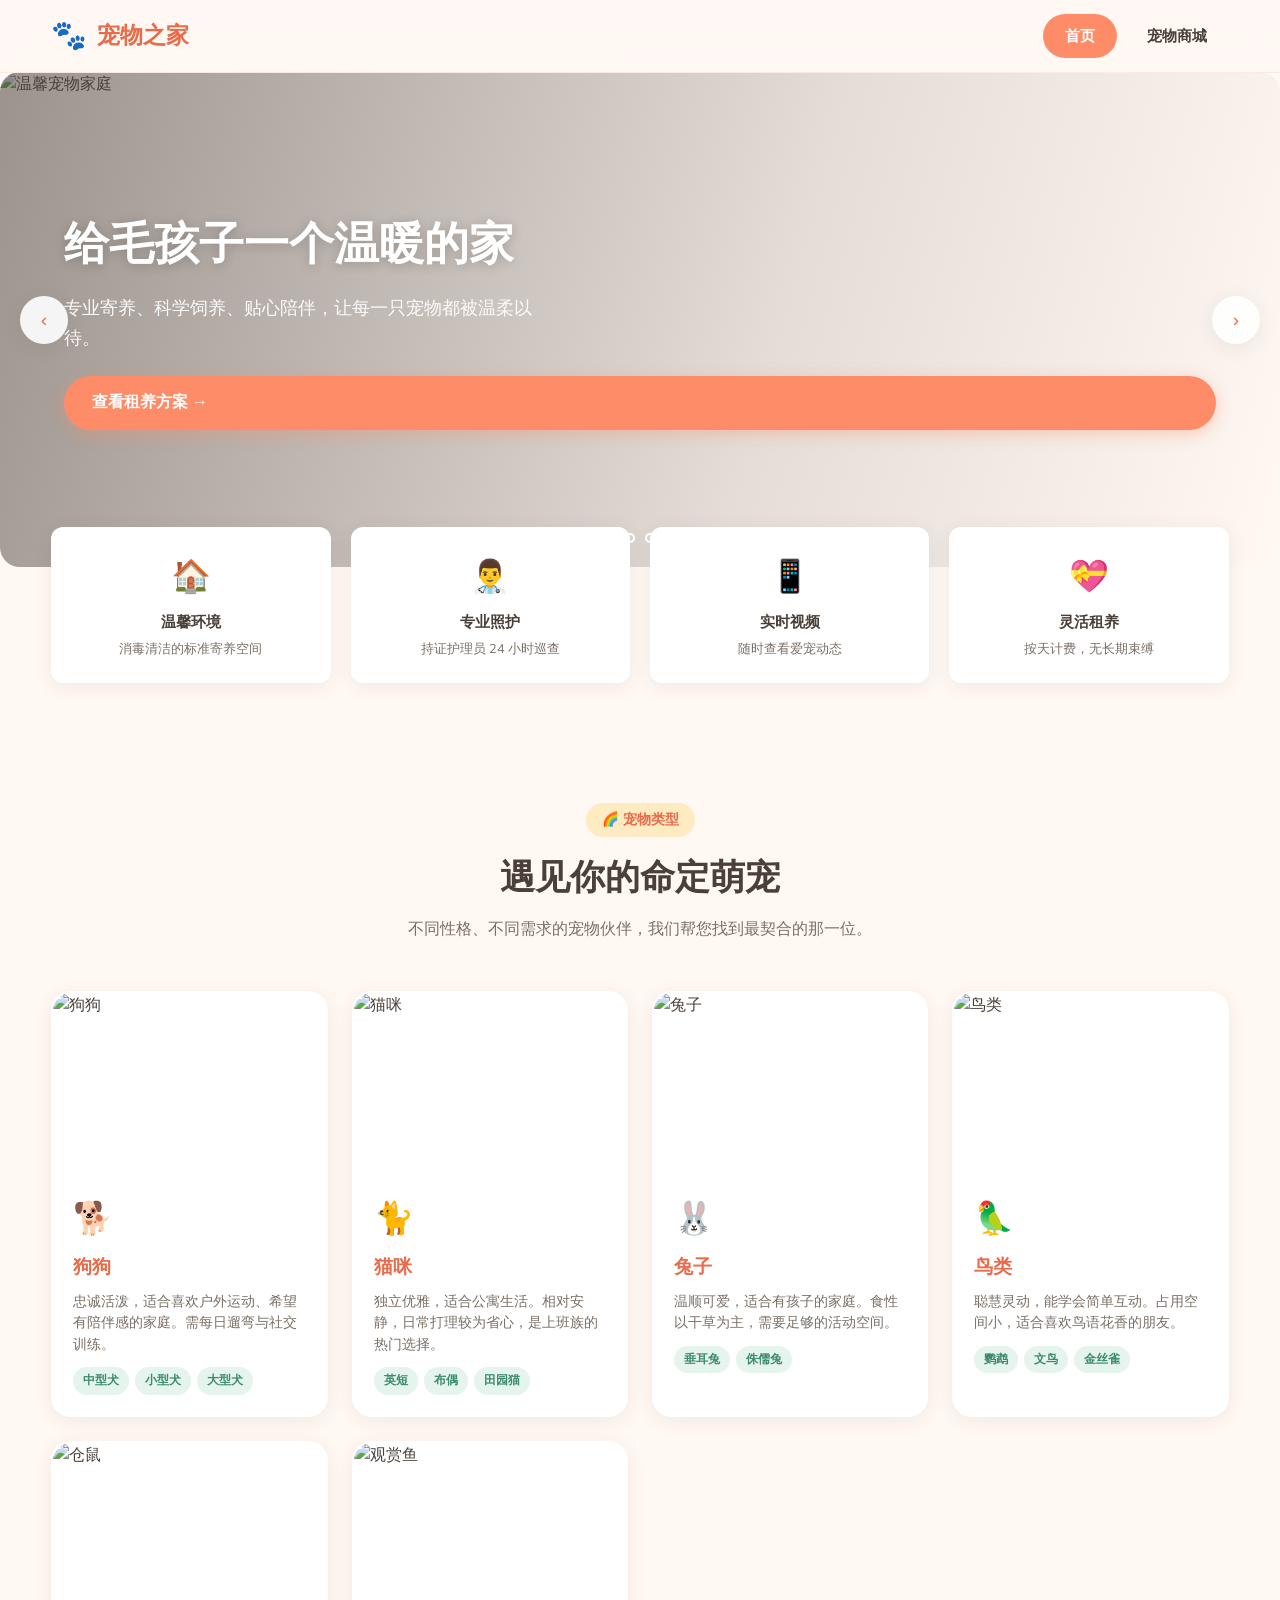
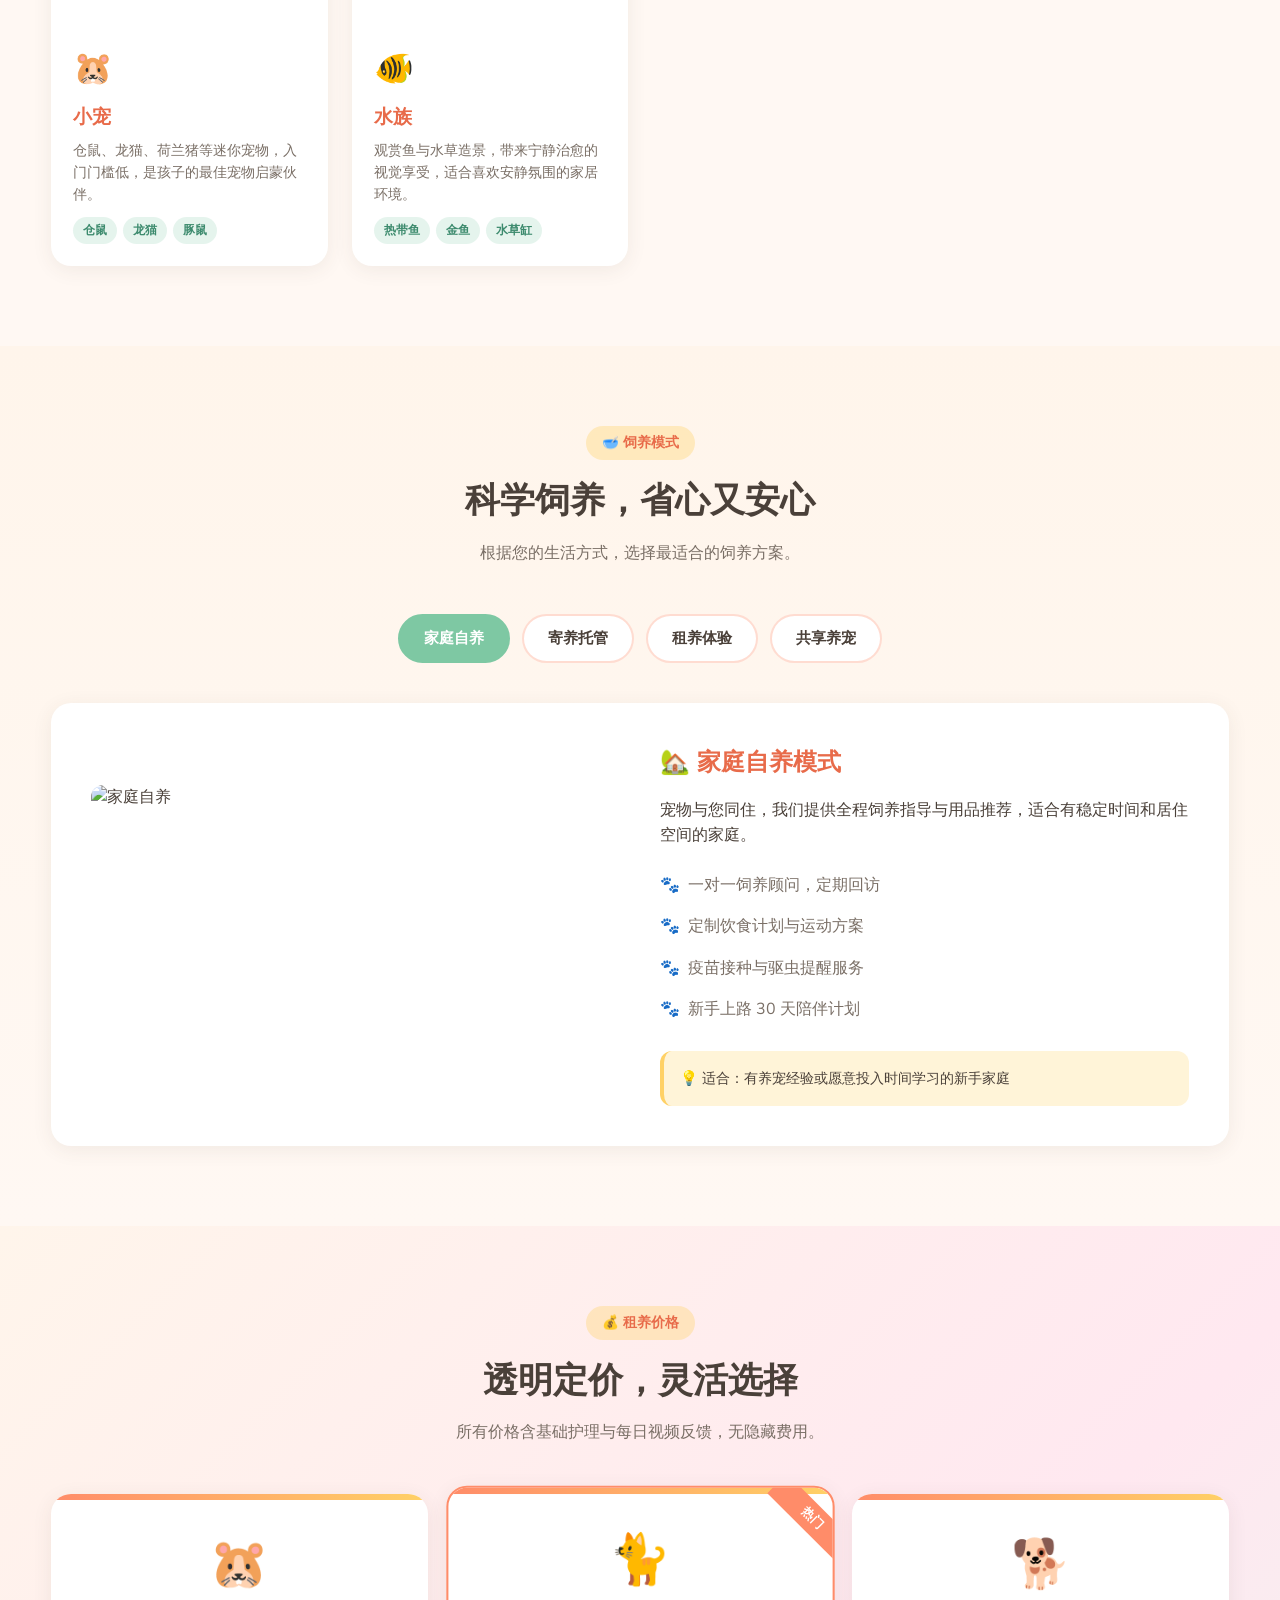
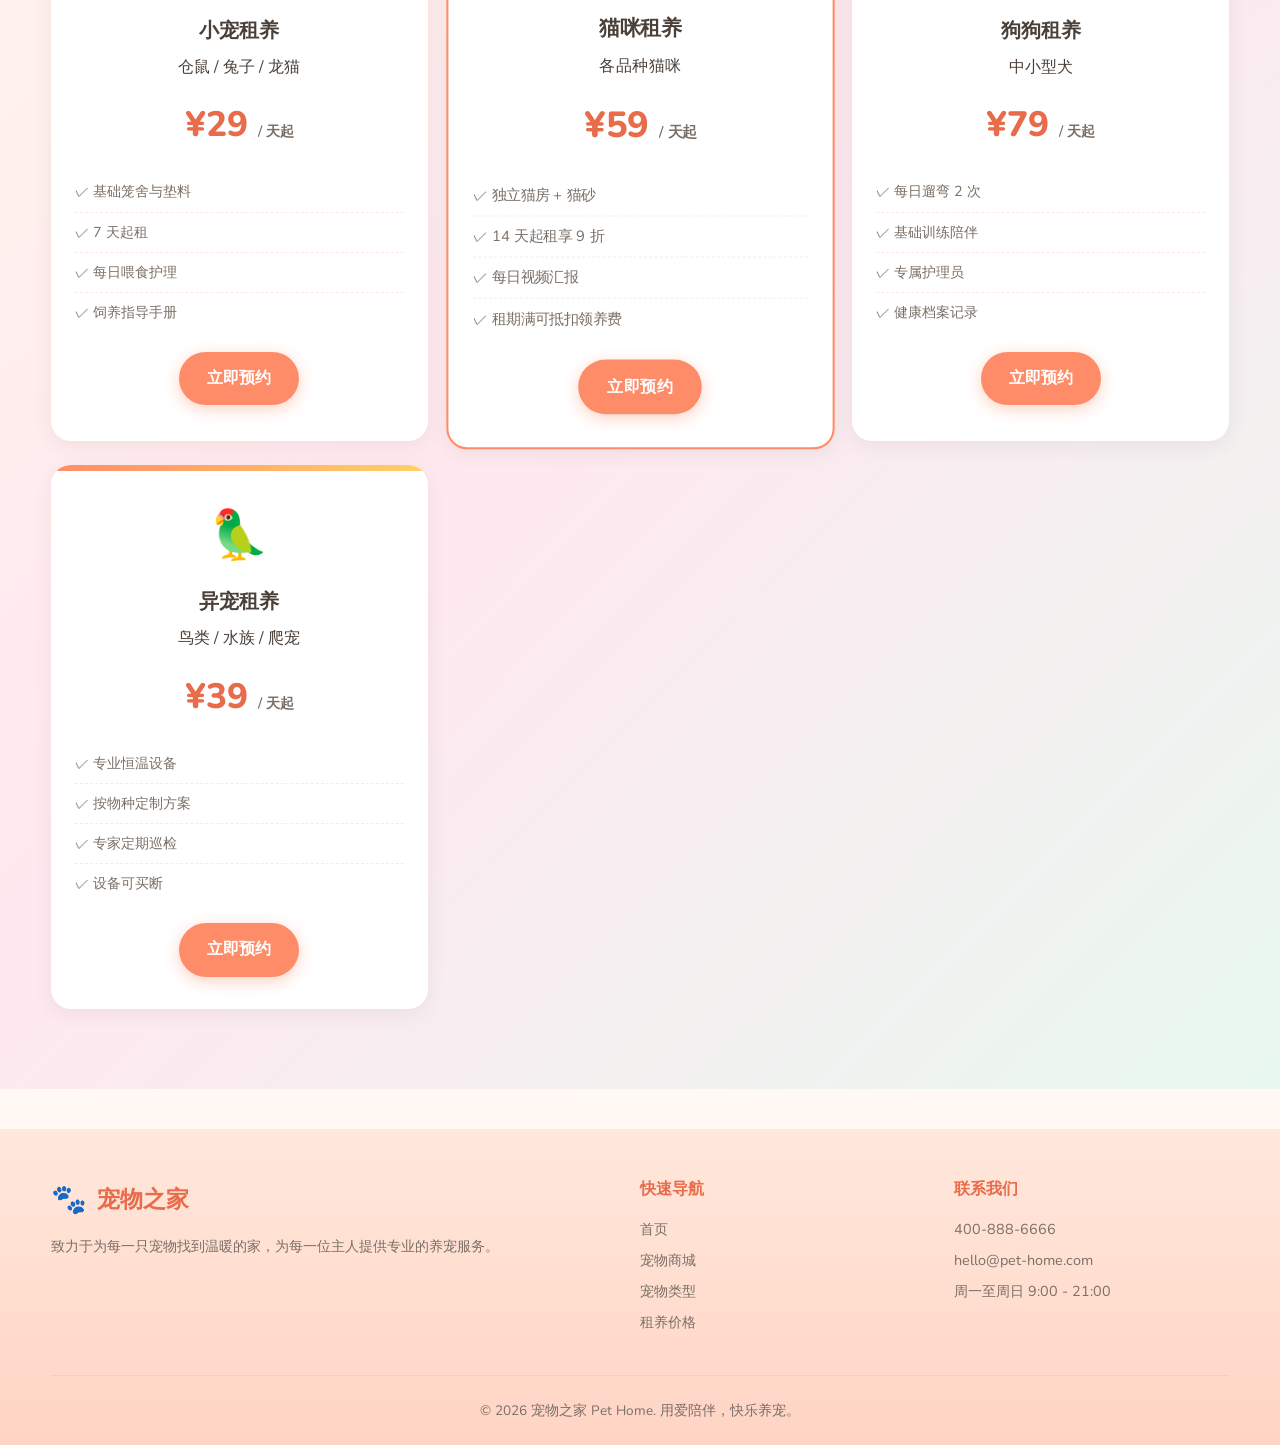
==== index.html @ e95d0602 "feat: 添加宠物之家首页与商城页" ====
<!DOCTYPE html>
<html lang="zh-CN">
<head>
  <meta charset="UTF-8" />
  <meta name="viewport" content="width=device-width, initial-scale=1.0" />
  <title>宠物之家 · 温馨陪伴，快乐养宠</title>
  <link rel="preconnect" href="https://fonts.googleapis.com" />
  <link rel="preconnect" href="https://fonts.gstatic.com" crossorigin />
  <link href="https://fonts.googleapis.com/css2?family=Nunito:wght@400;600;700;800&display=swap" rel="stylesheet" />
  <link rel="stylesheet" href="css/style.css" />
  <link rel="stylesheet" href="css/home.css" />
</head>
<body>
  <header class="site-header">
    <div class="container header-inner">
      <a href="index.html" class="logo">
        <span class="logo-icon">🐾</span>
        <span>宠物之家</span>
      </a>
      <nav class="nav-links">
        <a href="index.html" class="active">首页</a>
        <a href="shop.html">宠物商城</a>
      </nav>
      <button class="mobile-menu-btn" aria-label="菜单">☰</button>
    </div>
  </header>

  <!-- 主轮播 -->
  <section class="carousel hero-carousel">
    <div class="carousel-track">
      <div class="carousel-slide">
        <img src="https://images.unsplash.com/photo-1450778869180-41d0601e046e?w=1400&q=80" alt="温馨宠物家庭" />
        <div class="carousel-overlay">
          <h2>给毛孩子一个温暖的家</h2>
          <p>专业寄养、科学饲养、贴心陪伴，让每一只宠物都被温柔以待。</p>
          <a href="#rental" class="btn-primary">查看租养方案 →</a>
        </div>
      </div>
      <div class="carousel-slide">
        <img src="https://images.unsplash.com/photo-1583511655857-d19b40a7a54e?w=1400&q=80" alt="快乐小狗" />
        <div class="carousel-overlay">
          <h2>科学饲养，健康快乐每一天</h2>
          <p>从饮食到运动，我们为您定制专属饲养方案，新手也能轻松上手。</p>
          <a href="#care" class="btn-primary">了解饲养模式</a>
        </div>
      </div>
      <div class="carousel-slide">
        <img src="https://images.unsplash.com/photo-1514888286974-6c03e2ca1dba?w=1400&q=80" alt="可爱猫咪" />
        <div class="carousel-overlay">
          <h2>短期租养，先试后爱</h2>
          <p>灵活租养计划，让您在承诺长期饲养前，先体验与宠物相处的美好。</p>
          <a href="shop.html" class="btn-primary">逛逛宠物商城</a>
        </div>
      </div>
      <div class="carousel-slide">
        <img src="https://images.unsplash.com/photo-1425082661705-1834bfd09dca?w=1400&q=80" alt="萌宠兔子" />
        <div class="carousel-overlay">
          <h2>多样宠物，总有一款打动你</h2>
          <p>猫、狗、兔、鸟……丰富宠物类型，找到最适合您生活方式的伙伴。</p>
          <a href="#types" class="btn-primary">探索宠物类型</a>
        </div>
      </div>
    </div>
    <button class="carousel-arrows carousel-prev" aria-label="上一张">‹</button>
    <button class="carousel-arrows carousel-next" aria-label="下一张">›</button>
    <div class="carousel-dots"></div>
  </section>

  <!-- 特色条 -->
  <div class="container features-bar">
    <div class="feature-item">
      <div class="icon">🏠</div>
      <h4>温馨环境</h4>
      <p>消毒清洁的标准寄养空间</p>
    </div>
    <div class="feature-item">
      <div class="icon">👨‍⚕️</div>
      <h4>专业照护</h4>
      <p>持证护理员 24 小时巡查</p>
    </div>
    <div class="feature-item">
      <div class="icon">📱</div>
      <h4>实时视频</h4>
      <p>随时查看爱宠动态</p>
    </div>
    <div class="feature-item">
      <div class="icon">💝</div>
      <h4>灵活租养</h4>
      <p>按天计费，无长期束缚</p>
    </div>
  </div>

  <!-- 宠物类型 -->
  <section class="section" id="types">
    <div class="container">
      <div class="section-header">
        <span class="section-tag">🌈 宠物类型</span>
        <h2>遇见你的命定萌宠</h2>
        <p>不同性格、不同需求的宠物伙伴，我们帮您找到最契合的那一位。</p>
      </div>
      <div class="pet-types-grid">
        <article class="pet-type-card">
          <div class="card-img">
            <img src="https://images.unsplash.com/photo-1587300003388-59208cc962cb?w=600&q=80" alt="狗狗" />
          </div>
          <div class="card-body">
            <div class="emoji">🐕</div>
            <h3>狗狗</h3>
            <p>忠诚活泼，适合喜欢户外运动、希望有陪伴感的家庭。需每日遛弯与社交训练。</p>
            <div class="tags">
              <span>中型犬</span><span>小型犬</span><span>大型犬</span>
            </div>
          </div>
        </article>
        <article class="pet-type-card">
          <div class="card-img">
            <img src="https://images.unsplash.com/photo-1514888286974-6c03e2ca1dba?w=600&q=80" alt="猫咪" />
          </div>
          <div class="card-body">
            <div class="emoji">🐈</div>
            <h3>猫咪</h3>
            <p>独立优雅，适合公寓生活。相对安静，日常打理较为省心，是上班族的热门选择。</p>
            <div class="tags">
              <span>英短</span><span>布偶</span><span>田园猫</span>
            </div>
          </div>
        </article>
        <article class="pet-type-card">
          <div class="card-img">
            <img src="https://images.unsplash.com/photo-1425082661705-1834bfd09dca?w=600&q=80" alt="兔子" />
          </div>
          <div class="card-body">
            <div class="emoji">🐰</div>
            <h3>兔子</h3>
            <p>温顺可爱，适合有孩子的家庭。食性以干草为主，需要足够的活动空间。</p>
            <div class="tags">
              <span>垂耳兔</span><span>侏儒兔</span>
            </div>
          </div>
        </article>
        <article class="pet-type-card">
          <div class="card-img">
            <img src="https://images.unsplash.com/photo-1552728080-bbd3a9f37f8a?w=600&q=80" alt="鸟类" />
          </div>
          <div class="card-body">
            <div class="emoji">🦜</div>
            <h3>鸟类</h3>
            <p>聪慧灵动，能学会简单互动。占用空间小，适合喜欢鸟语花香的朋友。</p>
            <div class="tags">
              <span>鹦鹉</span><span>文鸟</span><span>金丝雀</span>
            </div>
          </div>
        </article>
        <article class="pet-type-card">
          <div class="card-img">
            <img src="https://images.unsplash.com/photo-1526336024174-e58f5cdd8e13?w=600&q=80" alt="仓鼠" />
          </div>
          <div class="card-body">
            <div class="emoji">🐹</div>
            <h3>小宠</h3>
            <p>仓鼠、龙猫、荷兰猪等迷你宠物，入门门槛低，是孩子的最佳宠物启蒙伙伴。</p>
            <div class="tags">
              <span>仓鼠</span><span>龙猫</span><span>豚鼠</span>
            </div>
          </div>
        </article>
        <article class="pet-type-card">
          <div class="card-img">
            <img src="https://images.unsplash.com/photo-1535591273668-578e31182c4f?w=600&q=80" alt="观赏鱼" />
          </div>
          <div class="card-body">
            <div class="emoji">🐠</div>
            <h3>水族</h3>
            <p>观赏鱼与水草造景，带来宁静治愈的视觉享受，适合喜欢安静氛围的家居环境。</p>
            <div class="tags">
              <span>热带鱼</span><span>金鱼</span><span>水草缸</span>
            </div>
          </div>
        </article>
      </div>
    </div>
  </section>

  <!-- 饲养模式 -->
  <section class="section care-modes" id="care">
    <div class="container">
      <div class="section-header">
        <span class="section-tag">🥣 饲养模式</span>
        <h2>科学饲养，省心又安心</h2>
        <p>根据您的生活方式，选择最适合的饲养方案。</p>
      </div>
      <div class="care-tabs">
        <button class="care-tab active" data-tab="care-home">家庭自养</button>
        <button class="care-tab" data-tab="care-board">寄养托管</button>
        <button class="care-tab" data-tab="care-rent">租养体验</button>
        <button class="care-tab" data-tab="care-share">共享养宠</button>
      </div>
      <div id="care-home" class="care-panel active">
        <img src="https://images.unsplash.com/photo-1450778869180-41d0601e046e?w=700&q=80" alt="家庭自养" />
        <div class="care-panel-content">
          <h3>🏡 家庭自养模式</h3>
          <p>宠物与您同住，我们提供全程饲养指导与用品推荐，适合有稳定时间和居住空间的家庭。</p>
          <ul>
            <li>一对一饲养顾问，定期回访</li>
            <li>定制饮食计划与运动方案</li>
            <li>疫苗接种与驱虫提醒服务</li>
            <li>新手上路 30 天陪伴计划</li>
          </ul>
          <div class="care-tip">💡 适合：有养宠经验或愿意投入时间学习的新手家庭</div>
        </div>
      </div>
      <div id="care-board" class="care-panel">
        <img src="https://images.unsplash.com/photo-1601758228041-f3b2795255f1?w=700&q=80" alt="寄养托管" />
        <div class="care-panel-content">
          <h3>🏨 寄养托管模式</h3>
          <p>出差旅行无需担忧，专业寄养中心提供星级照护，每日视频汇报让您放心。</p>
          <ul>
            <li>独立消毒房间，恒温恒湿</li>
            <li>每日三次巡查 + 晚间视频</li>
            <li>按宠物习性定制喂食与运动</li>
            <li>紧急医疗绿色通道</li>
          </ul>
          <div class="care-tip">💡 适合：短期出行、装修搬家期间的宠物安置</div>
        </div>
      </div>
      <div id="care-rent" class="care-panel">
        <img src="https://images.unsplash.com/photo-1583511655857-d19b40a7a54e?w=700&q=80" alt="租养体验" />
        <div class="care-panel-content">
          <h3>🎀 租养体验模式</h3>
          <p>先租后养，最低 7 天起租。在正式领养前充分体验与宠物相处的日常，降低冲动饲养风险。</p>
          <ul>
            <li>含基础粮食、窝垫、玩具套装</li>
            <li>租期结束可选择续租或正式领养</li>
            <li>全程饲养指导，零基础上手</li>
            <li>租养费用可抵扣领养手续费</li>
          </ul>
          <div class="care-tip">💡 适合：第一次养宠、不确定能否长期坚持的朋友</div>
        </div>
      </div>
      <div id="care-share" class="care-panel">
        <img src="https://images.unsplash.com/photo-1513360371669-4adf3dd7dc8a?w=700&q=80" alt="共享养宠" />
        <div class="care-panel-content">
          <h3>🤝 共享养宠模式</h3>
          <p>与邻居或好友结对共养一只宠物，分摊时间与费用，让养宠变得更轻松有趣。</p>
          <ul>
            <li>平台匹配合适的共养伙伴</li>
            <li>智能排班系统，公平分配照护日</li>
            <li>共同账户管理宠物开支</li>
            <li>社区活动与宠物社交聚会</li>
          </ul>
          <div class="care-tip">💡 适合：工作繁忙但热爱宠物、希望分摊责任的年轻人</div>
        </div>
      </div>
    </div>
  </section>

  <!-- 租养价格 -->
  <section class="section rental-section" id="rental">
    <div class="container">
      <div class="section-header">
        <span class="section-tag">💰 租养价格</span>
        <h2>透明定价，灵活选择</h2>
        <p>所有价格含基础护理与每日视频反馈，无隐藏费用。</p>
      </div>
      <div class="pricing-cards">
        <article class="pricing-card">
          <div class="pet-icon">🐹</div>
          <h3>小宠租养</h3>
          <p>仓鼠 / 兔子 / 龙猫</p>
          <div class="price">¥29 <span>/ 天起</span></div>
          <ul class="features">
            <li>✓ 基础笼舍与垫料</li>
            <li>✓ 7 天起租</li>
            <li>✓ 每日喂食护理</li>
            <li>✓ 饲养指导手册</li>
          </ul>
          <a href="shop.html" class="btn-primary">立即预约</a>
        </article>
        <article class="pricing-card featured">
          <span class="badge">热门</span>
          <div class="pet-icon">🐈</div>
          <h3>猫咪租养</h3>
          <p>各品种猫咪</p>
          <div class="price">¥59 <span>/ 天起</span></div>
          <ul class="features">
            <li>✓ 独立猫房 + 猫砂</li>
            <li>✓ 14 天起租享 9 折</li>
            <li>✓ 每日视频汇报</li>
            <li>✓ 租期满可抵扣领养费</li>
          </ul>
          <a href="shop.html" class="btn-primary">立即预约</a>
        </article>
        <article class="pricing-card">
          <div class="pet-icon">🐕</div>
          <h3>狗狗租养</h3>
          <p>中小型犬</p>
          <div class="price">¥79 <span>/ 天起</span></div>
          <ul class="features">
            <li>✓ 每日遛弯 2 次</li>
            <li>✓ 基础训练陪伴</li>
            <li>✓ 专属护理员</li>
            <li>✓ 健康档案记录</li>
          </ul>
          <a href="shop.html" class="btn-primary">立即预约</a>
        </article>
        <article class="pricing-card">
          <div class="pet-icon">🦜</div>
          <h3>异宠租养</h3>
          <p>鸟类 / 水族 / 爬宠</p>
          <div class="price">¥39 <span>/ 天起</span></div>
          <ul class="features">
            <li>✓ 专业恒温设备</li>
            <li>✓ 按物种定制方案</li>
            <li>✓ 专家定期巡检</li>
            <li>✓ 设备可买断</li>
          </ul>
          <a href="shop.html" class="btn-primary">立即预约</a>
        </article>
      </div>
    </div>
  </section>

  <footer class="site-footer">
    <div class="container footer-grid">
      <div class="footer-brand">
        <a href="index.html" class="logo">
          <span class="logo-icon">🐾</span>
          <span>宠物之家</span>
        </a>
        <p>致力于为每一只宠物找到温暖的家，为每一位主人提供专业的养宠服务。</p>
      </div>
      <div class="footer-col">
        <h4>快速导航</h4>
        <a href="index.html">首页</a>
        <a href="shop.html">宠物商城</a>
        <a href="#types">宠物类型</a>
        <a href="#rental">租养价格</a>
      </div>
      <div class="footer-col">
        <h4>联系我们</h4>
        <a href="tel:400-888-6666">400-888-6666</a>
        <a href="mailto:hello@pet-home.com">hello@pet-home.com</a>
        <a>周一至周日 9:00 - 21:00</a>
      </div>
    </div>
    <div class="container footer-bottom">
      <p>© 2026 宠物之家 Pet Home. 用爱陪伴，快乐养宠。</p>
    </div>
  </footer>

  <script src="js/main.js"></script>
</body>
</html>
---- css/style.css ----
/* ===== 宠物之家 · 全局样式 ===== */
:root {
  --color-primary: #ff8c69;
  --color-primary-dark: #e86b4a;
  --color-secondary: #7ec8a3;
  --color-accent: #ffd166;
  --color-warm-bg: #fff8f3;
  --color-cream: #fff5eb;
  --color-text: #4a4039;
  --color-text-light: #7a6f66;
  --color-white: #ffffff;
  --shadow-soft: 0 8px 32px rgba(255, 140, 105, 0.15);
  --shadow-card: 0 4px 20px rgba(74, 64, 57, 0.08);
  --radius-lg: 20px;
  --radius-md: 12px;
  --radius-sm: 8px;
  --font-display: "Nunito", "PingFang SC", "Microsoft YaHei", sans-serif;
  --transition: 0.35s cubic-bezier(0.4, 0, 0.2, 1);
}

*,
*::before,
*::after {
  box-sizing: border-box;
  margin: 0;
  padding: 0;
}

html {
  scroll-behavior: smooth;
}

body {
  font-family: var(--font-display);
  color: var(--color-text);
  background: var(--color-warm-bg);
  line-height: 1.6;
  overflow-x: hidden;
}

a {
  color: inherit;
  text-decoration: none;
}

img {
  max-width: 100%;
  display: block;
}

ul {
  list-style: none;
}

.container {
  width: min(1200px, 92vw);
  margin: 0 auto;
}

/* ===== 导航 ===== */
.site-header {
  position: fixed;
  top: 0;
  left: 0;
  right: 0;
  z-index: 1000;
  background: rgba(255, 248, 243, 0.92);
  backdrop-filter: blur(12px);
  border-bottom: 1px solid rgba(255, 140, 105, 0.12);
  transition: var(--transition);
}

.site-header.scrolled {
  box-shadow: var(--shadow-soft);
}

.header-inner {
  display: flex;
  align-items: center;
  justify-content: space-between;
  height: 72px;
}

.logo {
  display: flex;
  align-items: center;
  gap: 10px;
  font-size: 1.45rem;
  font-weight: 800;
  color: var(--color-primary-dark);
}

.logo-icon {
  font-size: 1.8rem;
  animation: bounce-soft 2s ease-in-out infinite;
}

@keyframes bounce-soft {
  0%, 100% { transform: translateY(0); }
  50% { transform: translateY(-4px); }
}

.nav-links {
  display: flex;
  gap: 8px;
}

.nav-links a {
  padding: 10px 22px;
  border-radius: 999px;
  font-weight: 600;
  font-size: 0.95rem;
  transition: var(--transition);
}

.nav-links a:hover,
.nav-links a.active {
  background: var(--color-primary);
  color: var(--color-white);
}

.mobile-menu-btn {
  display: none;
  background: none;
  border: none;
  font-size: 1.5rem;
  cursor: pointer;
  color: var(--color-primary-dark);
}

/* ===== 轮播通用 ===== */
.carousel {
  position: relative;
  overflow: hidden;
  border-radius: var(--radius-lg);
}

.carousel-track {
  display: flex;
  transition: transform 0.6s cubic-bezier(0.4, 0, 0.2, 1);
}

.carousel-slide {
  min-width: 100%;
  position: relative;
}

.carousel-slide img {
  width: 100%;
  height: 100%;
  object-fit: cover;
}

.carousel-overlay {
  position: absolute;
  inset: 0;
  background: linear-gradient(
    105deg,
    rgba(74, 64, 57, 0.55) 0%,
    rgba(74, 64, 57, 0.15) 60%,
    transparent 100%
  );
  display: flex;
  flex-direction: column;
  justify-content: center;
  padding: clamp(24px, 6vw, 64px);
  color: var(--color-white);
}

.carousel-overlay h2 {
  font-size: clamp(1.6rem, 4vw, 2.8rem);
  font-weight: 800;
  margin-bottom: 12px;
  text-shadow: 0 2px 12px rgba(0, 0, 0, 0.2);
}

.carousel-overlay p {
  font-size: clamp(0.95rem, 2vw, 1.15rem);
  max-width: 480px;
  opacity: 0.95;
  margin-bottom: 24px;
}

.btn-primary {
  display: inline-flex;
  align-items: center;
  gap: 8px;
  padding: 14px 28px;
  background: var(--color-primary);
  color: var(--color-white);
  border: none;
  border-radius: 999px;
  font-family: inherit;
  font-size: 1rem;
  font-weight: 700;
  cursor: pointer;
  transition: var(--transition);
  box-shadow: 0 4px 16px rgba(255, 140, 105, 0.4);
}

.btn-primary:hover {
  background: var(--color-primary-dark);
  transform: translateY(-2px);
  box-shadow: 0 6px 24px rgba(255, 140, 105, 0.5);
}

.carousel-dots {
  position: absolute;
  bottom: 24px;
  left: 50%;
  transform: translateX(-50%);
  display: flex;
  gap: 10px;
  z-index: 10;
}

.carousel-dots button {
  width: 10px;
  height: 10px;
  border-radius: 50%;
  border: 2px solid var(--color-white);
  background: transparent;
  cursor: pointer;
  transition: var(--transition);
  padding: 0;
}

.carousel-dots button.active {
  background: var(--color-white);
  transform: scale(1.2);
}

.carousel-arrows {
  position: absolute;
  top: 50%;
  transform: translateY(-50%);
  width: 48px;
  height: 48px;
  border-radius: 50%;
  border: none;
  background: rgba(255, 255, 255, 0.9);
  color: var(--color-primary-dark);
  font-size: 1.2rem;
  cursor: pointer;
  z-index: 10;
  transition: var(--transition);
  display: flex;
  align-items: center;
  justify-content: center;
  box-shadow: var(--shadow-card);
}

.carousel-arrows:hover {
  background: var(--color-primary);
  color: var(--color-white);
}

.carousel-prev { left: 20px; }
.carousel-next { right: 20px; }

/* ===== 区块标题 ===== */
.section {
  padding: 80px 0;
}

.section-header {
  text-align: center;
  margin-bottom: 48px;
}

.section-tag {
  display: inline-block;
  padding: 6px 16px;
  background: rgba(255, 209, 102, 0.35);
  color: var(--color-primary-dark);
  border-radius: 999px;
  font-size: 0.85rem;
  font-weight: 700;
  margin-bottom: 12px;
}

.section-header h2 {
  font-size: clamp(1.6rem, 3.5vw, 2.2rem);
  font-weight: 800;
  color: var(--color-text);
  margin-bottom: 12px;
}

.section-header p {
  color: var(--color-text-light);
  max-width: 560px;
  margin: 0 auto;
}

/* ===== 页脚 ===== */
.site-footer {
  background: linear-gradient(180deg, #ffe8dc 0%, #ffd4c4 100%);
  padding: 48px 0 24px;
  margin-top: 40px;
}

.footer-grid {
  display: grid;
  grid-template-columns: 2fr 1fr 1fr;
  gap: 40px;
  margin-bottom: 32px;
}

.footer-brand .logo {
  margin-bottom: 12px;
}

.footer-brand p {
  color: var(--color-text-light);
  font-size: 0.9rem;
}

.footer-col h4 {
  font-size: 1rem;
  margin-bottom: 16px;
  color: var(--color-primary-dark);
}

.footer-col a {
  display: block;
  color: var(--color-text-light);
  font-size: 0.9rem;
  margin-bottom: 8px;
  transition: var(--transition);
}

.footer-col a:hover {
  color: var(--color-primary);
}

.footer-bottom {
  text-align: center;
  padding-top: 24px;
  border-top: 1px solid rgba(255, 140, 105, 0.2);
  font-size: 0.85rem;
  color: var(--color-text-light);
}

/* ===== 响应式 ===== */
/* ===== Toast 提示 ===== */
.toast {
  position: fixed;
  bottom: 32px;
  left: 50%;
  transform: translateX(-50%) translateY(80px);
  background: rgba(74, 64, 57, 0.92);
  color: var(--color-white);
  padding: 14px 28px;
  border-radius: 999px;
  font-size: 0.9rem;
  font-weight: 600;
  z-index: 9999;
  opacity: 0;
  transition: var(--transition);
  pointer-events: none;
  white-space: nowrap;
}

.toast.show {
  opacity: 1;
  transform: translateX(-50%) translateY(0);
}

@media (max-width: 768px) {
  .nav-links {
    display: none;
    position: absolute;
    top: 72px;
    left: 0;
    right: 0;
    flex-direction: column;
    background: var(--color-warm-bg);
    padding: 16px;
    border-bottom: 1px solid rgba(255, 140, 105, 0.15);
    box-shadow: var(--shadow-soft);
  }

  .nav-links.open {
    display: flex;
  }

  .mobile-menu-btn {
    display: block;
  }

  .footer-grid {
    grid-template-columns: 1fr;
    gap: 24px;
  }

  .carousel-arrows {
    width: 40px;
    height: 40px;
    font-size: 1rem;
  }

  .carousel-prev { left: 10px; }
  .carousel-next { right: 10px; }
}
---- css/home.css ----
/* ===== 首页专属样式 ===== */

/* 主轮播 */
.hero-carousel {
  margin-top: 72px;
  height: clamp(380px, 55vh, 560px);
}

.hero-carousel .carousel-slide img {
  height: clamp(380px, 55vh, 560px);
}

/* 宠物类型 */
.pet-types-grid {
  display: grid;
  grid-template-columns: repeat(auto-fill, minmax(260px, 1fr));
  gap: 24px;
}

.pet-type-card {
  background: var(--color-white);
  border-radius: var(--radius-lg);
  overflow: hidden;
  box-shadow: var(--shadow-card);
  transition: var(--transition);
  border: 2px solid transparent;
}

.pet-type-card:hover {
  transform: translateY(-8px);
  border-color: var(--color-accent);
  box-shadow: var(--shadow-soft);
}

.pet-type-card .card-img {
  height: 180px;
  overflow: hidden;
}

.pet-type-card .card-img img {
  width: 100%;
  height: 100%;
  object-fit: cover;
  transition: transform 0.5s ease;
}

.pet-type-card:hover .card-img img {
  transform: scale(1.08);
}

.pet-type-card .card-body {
  padding: 20px;
}

.pet-type-card .emoji {
  font-size: 2rem;
  margin-bottom: 8px;
}

.pet-type-card h3 {
  font-size: 1.2rem;
  font-weight: 800;
  margin-bottom: 8px;
  color: var(--color-primary-dark);
}

.pet-type-card p {
  font-size: 0.9rem;
  color: var(--color-text-light);
  line-height: 1.5;
}

.pet-type-card .tags {
  display: flex;
  flex-wrap: wrap;
  gap: 6px;
  margin-top: 12px;
}

.pet-type-card .tags span {
  font-size: 0.75rem;
  padding: 4px 10px;
  background: rgba(126, 200, 163, 0.2);
  color: #3d8b6e;
  border-radius: 999px;
  font-weight: 600;
}

/* 饲养模式 */
.care-modes {
  background: linear-gradient(180deg, var(--color-cream) 0%, var(--color-warm-bg) 100%);
}

.care-tabs {
  display: flex;
  justify-content: center;
  flex-wrap: wrap;
  gap: 12px;
  margin-bottom: 40px;
}

.care-tab {
  padding: 12px 24px;
  border: 2px solid rgba(255, 140, 105, 0.3);
  background: var(--color-white);
  border-radius: 999px;
  font-family: inherit;
  font-size: 0.95rem;
  font-weight: 700;
  color: var(--color-text);
  cursor: pointer;
  transition: var(--transition);
}

.care-tab:hover,
.care-tab.active {
  background: var(--color-secondary);
  border-color: var(--color-secondary);
  color: var(--color-white);
}

.care-panel {
  display: none;
  animation: fadeIn 0.4s ease;
}

.care-panel.active {
  display: grid;
  grid-template-columns: 1fr 1fr;
  gap: 40px;
  align-items: center;
  background: var(--color-white);
  border-radius: var(--radius-lg);
  padding: 40px;
  box-shadow: var(--shadow-card);
}

@keyframes fadeIn {
  from { opacity: 0; transform: translateY(12px); }
  to { opacity: 1; transform: translateY(0); }
}

.care-panel img {
  border-radius: var(--radius-md);
  height: 280px;
  object-fit: cover;
  width: 100%;
}

.care-panel-content h3 {
  font-size: 1.5rem;
  font-weight: 800;
  color: var(--color-primary-dark);
  margin-bottom: 16px;
}

.care-panel-content ul {
  margin: 16px 0;
}

.care-panel-content li {
  padding: 8px 0;
  padding-left: 28px;
  position: relative;
  color: var(--color-text-light);
}

.care-panel-content li::before {
  content: "🐾";
  position: absolute;
  left: 0;
}

.care-tip {
  margin-top: 20px;
  padding: 16px;
  background: rgba(255, 209, 102, 0.25);
  border-radius: var(--radius-md);
  font-size: 0.9rem;
  border-left: 4px solid var(--color-accent);
}

/* 租养价格 */
.rental-section {
  background: linear-gradient(135deg, #fff5eb 0%, #ffe8f0 50%, #e8f8f0 100%);
}

.pricing-cards {
  display: grid;
  grid-template-columns: repeat(auto-fill, minmax(280px, 1fr));
  gap: 24px;
}

.pricing-card {
  background: var(--color-white);
  border-radius: var(--radius-lg);
  padding: 32px 24px;
  text-align: center;
  box-shadow: var(--shadow-card);
  transition: var(--transition);
  position: relative;
  overflow: hidden;
}

.pricing-card::before {
  content: "";
  position: absolute;
  top: 0;
  left: 0;
  right: 0;
  height: 6px;
  background: linear-gradient(90deg, var(--color-primary), var(--color-accent));
}

.pricing-card.featured {
  border: 2px solid var(--color-primary);
  transform: scale(1.03);
}

.pricing-card.featured .badge {
  position: absolute;
  top: 16px;
  right: -28px;
  background: var(--color-primary);
  color: white;
  font-size: 0.75rem;
  font-weight: 700;
  padding: 4px 36px;
  transform: rotate(45deg);
}

.pricing-card:hover {
  transform: translateY(-6px);
  box-shadow: var(--shadow-soft);
}

.pricing-card.featured:hover {
  transform: scale(1.03) translateY(-6px);
}

.pricing-card .pet-icon {
  font-size: 3rem;
  margin-bottom: 12px;
}

.pricing-card h3 {
  font-size: 1.25rem;
  font-weight: 800;
  margin-bottom: 8px;
}

.pricing-card .price {
  font-size: 2.2rem;
  font-weight: 800;
  color: var(--color-primary-dark);
  margin: 16px 0;
}

.pricing-card .price span {
  font-size: 0.9rem;
  font-weight: 600;
  color: var(--color-text-light);
}

.pricing-card .features {
  text-align: left;
  margin: 20px 0;
}

.pricing-card .features li {
  padding: 8px 0;
  font-size: 0.9rem;
  color: var(--color-text-light);
  border-bottom: 1px dashed rgba(255, 140, 105, 0.2);
}

.pricing-card .features li:last-child {
  border-bottom: none;
}

/* 特色条 */
.features-bar {
  display: grid;
  grid-template-columns: repeat(4, 1fr);
  gap: 20px;
  margin-top: -40px;
  position: relative;
  z-index: 5;
  padding-bottom: 40px;
}

.feature-item {
  background: var(--color-white);
  border-radius: var(--radius-md);
  padding: 24px 16px;
  text-align: center;
  box-shadow: var(--shadow-card);
}

.feature-item .icon {
  font-size: 2rem;
  margin-bottom: 8px;
}

.feature-item h4 {
  font-size: 0.95rem;
  font-weight: 700;
  margin-bottom: 4px;
}

.feature-item p {
  font-size: 0.8rem;
  color: var(--color-text-light);
}

@media (max-width: 768px) {
  .care-panel.active {
    grid-template-columns: 1fr;
    padding: 24px;
  }

  .care-panel img {
    height: 200px;
  }

  .features-bar {
    grid-template-columns: repeat(2, 1fr);
    margin-top: 24px;
  }

  .pricing-card.featured {
    transform: none;
  }
}
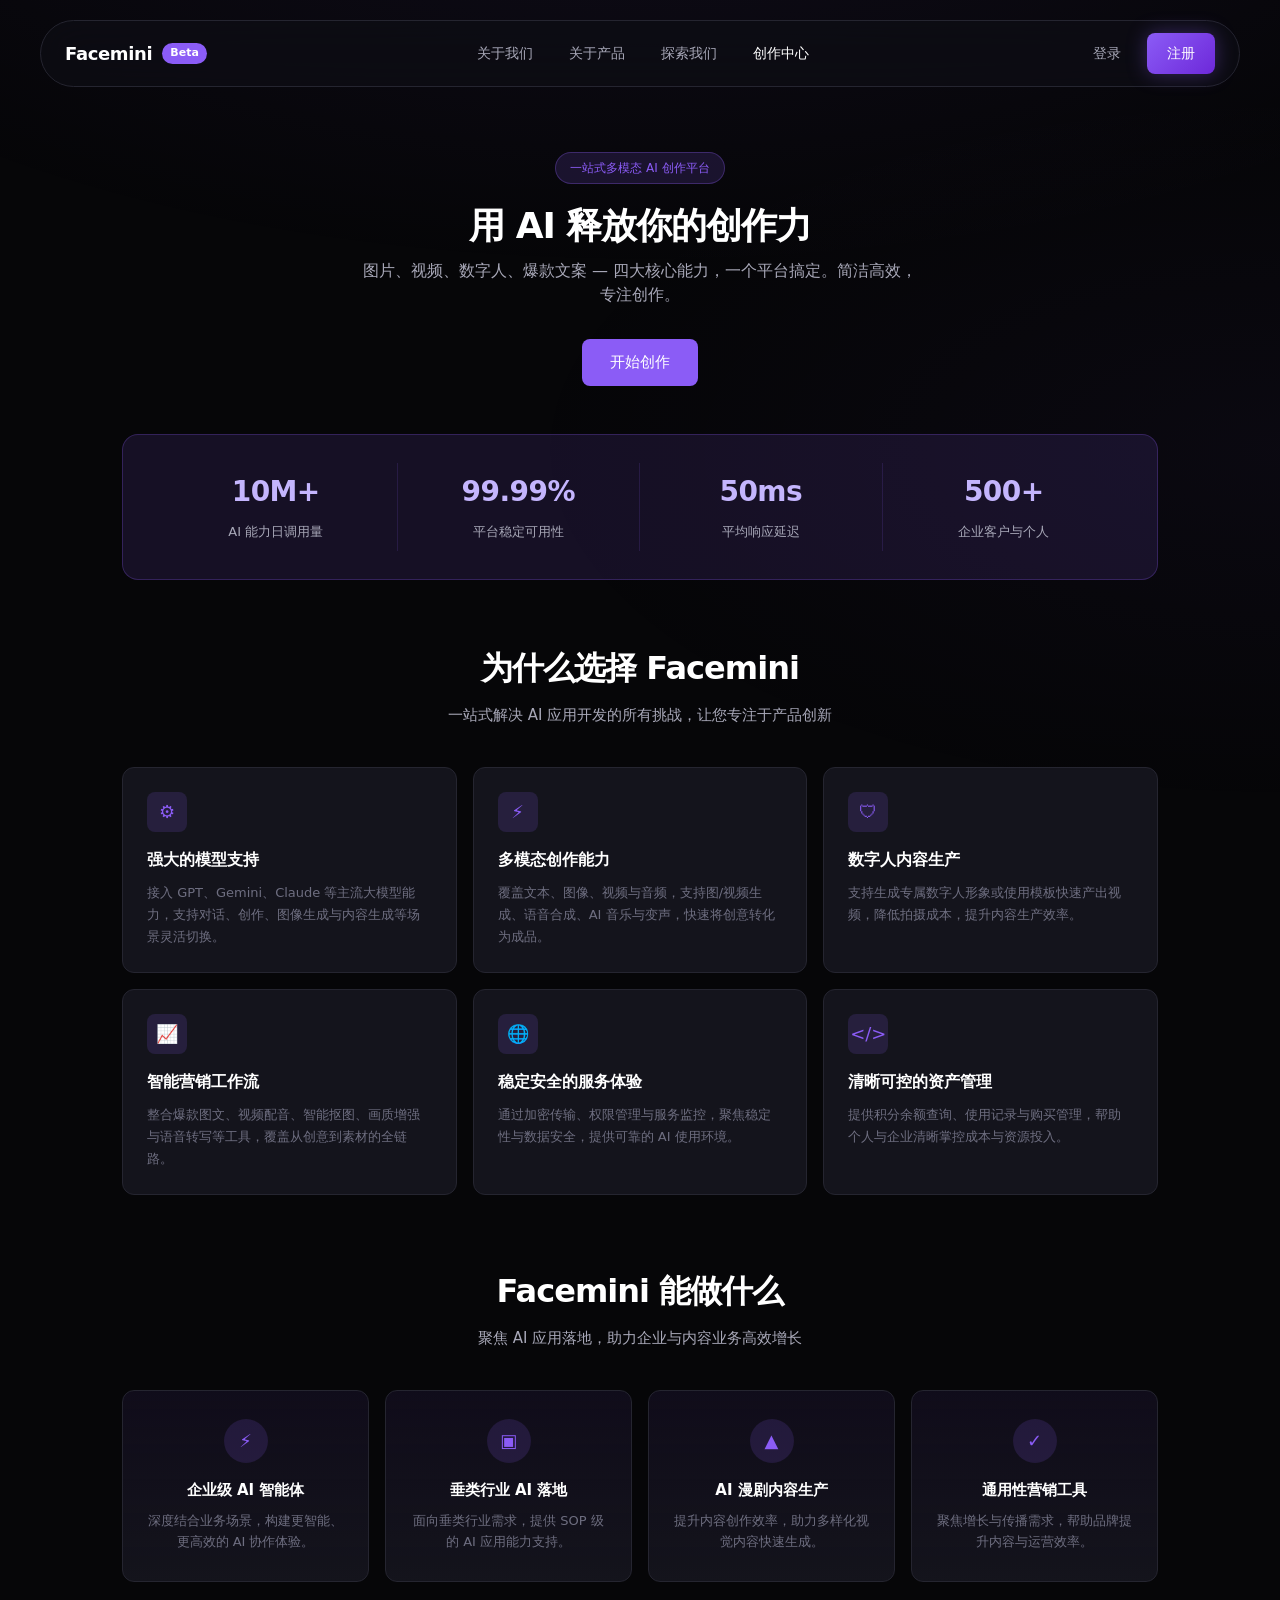
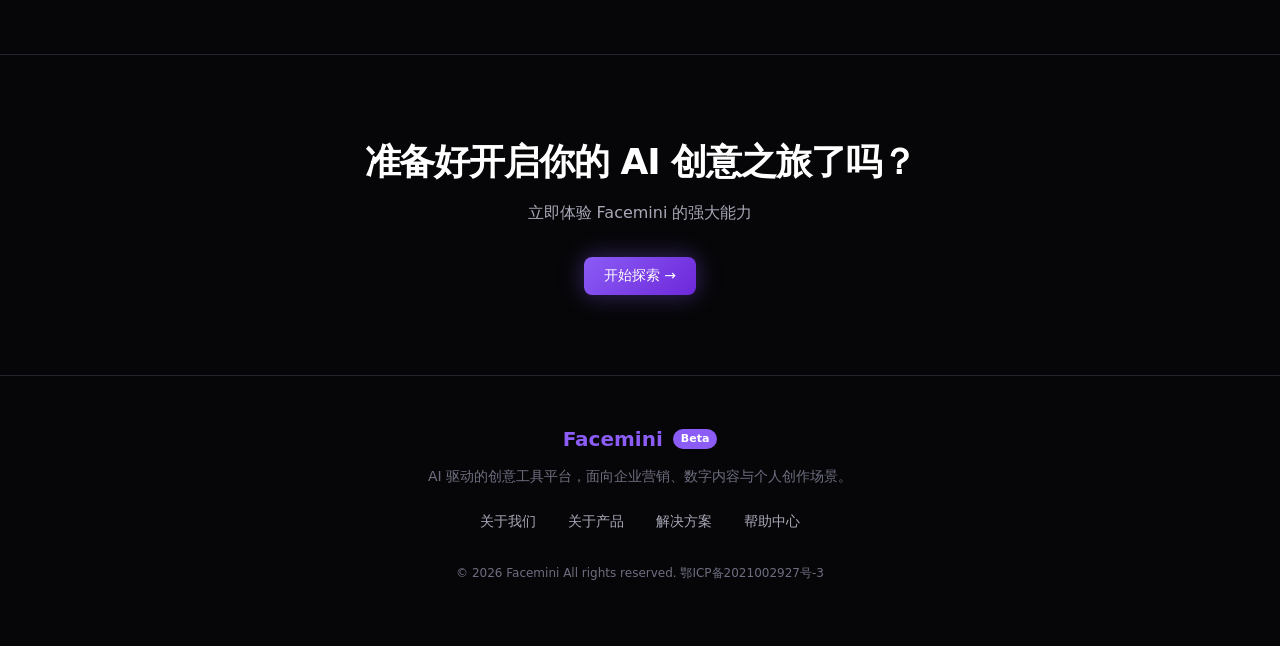
==== commit 590ecd85: "Initial commit: Facemini interactive prototype v1.0 Add static HTML/CSS/JS prototype with design doc" ====
--- a/index.html
+++ b/index.html
@@ -1,353 +1,1300 @@
 <!DOCTYPE html>
 <html lang="zh-CN">
 <head>
-  <meta charset="UTF-8" />
-  <meta name="viewport" content="width=device-width, initial-scale=1.0" />
-  <title>宠物之家 · 温馨陪伴，快乐养宠</title>
-  <link rel="preconnect" href="https://fonts.googleapis.com" />
-  <link rel="preconnect" href="https://fonts.gstatic.com" crossorigin />
-  <link href="https://fonts.googleapis.com/css2?family=Nunito:wght@400;600;700;800&display=swap" rel="stylesheet" />
-  <link rel="stylesheet" href="css/style.css" />
-  <link rel="stylesheet" href="css/home.css" />
+  <meta charset="UTF-8">
+  <meta name="viewport" content="width=device-width, initial-scale=1.0">
+  <title>Facemini — 一站式多模态 AI 创作平台</title>
+  <link rel="stylesheet" href="css/main.css">
 </head>
-<body>
-  <header class="site-header">
-    <div class="container header-inner">
-      <a href="index.html" class="logo">
-        <span class="logo-icon">🐾</span>
-        <span>宠物之家</span>
-      </a>
-      <nav class="nav-links">
-        <a href="index.html" class="active">首页</a>
-        <a href="shop.html">宠物商城</a>
-      </nav>
-      <button class="mobile-menu-btn" aria-label="菜单">☰</button>
-    </div>
-  </header>
-
-  <!-- 主轮播 -->
-  <section class="carousel hero-carousel">
-    <div class="carousel-track">
-      <div class="carousel-slide">
-        <img src="https://images.unsplash.com/photo-1450778869180-41d0601e046e?w=1400&q=80" alt="温馨宠物家庭" />
-        <div class="carousel-overlay">
-          <h2>给毛孩子一个温暖的家</h2>
-          <p>专业寄养、科学饲养、贴心陪伴，让每一只宠物都被温柔以待。</p>
-          <a href="#rental" class="btn-primary">查看租养方案 →</a>
-        </div>
-      </div>
-      <div class="carousel-slide">
-        <img src="https://images.unsplash.com/photo-1583511655857-d19b40a7a54e?w=1400&q=80" alt="快乐小狗" />
-        <div class="carousel-overlay">
-          <h2>科学饲养，健康快乐每一天</h2>
-          <p>从饮食到运动，我们为您定制专属饲养方案，新手也能轻松上手。</p>
-          <a href="#care" class="btn-primary">了解饲养模式</a>
-        </div>
-      </div>
-      <div class="carousel-slide">
-        <img src="https://images.unsplash.com/photo-1514888286974-6c03e2ca1dba?w=1400&q=80" alt="可爱猫咪" />
-        <div class="carousel-overlay">
-          <h2>短期租养，先试后爱</h2>
-          <p>灵活租养计划，让您在承诺长期饲养前，先体验与宠物相处的美好。</p>
-          <a href="shop.html" class="btn-primary">逛逛宠物商城</a>
-        </div>
-      </div>
-      <div class="carousel-slide">
-        <img src="https://images.unsplash.com/photo-1425082661705-1834bfd09dca?w=1400&q=80" alt="萌宠兔子" />
-        <div class="carousel-overlay">
-          <h2>多样宠物，总有一款打动你</h2>
-          <p>猫、狗、兔、鸟……丰富宠物类型，找到最适合您生活方式的伙伴。</p>
-          <a href="#types" class="btn-primary">探索宠物类型</a>
-        </div>
-      </div>
-    </div>
-    <button class="carousel-arrows carousel-prev" aria-label="上一张">‹</button>
-    <button class="carousel-arrows carousel-next" aria-label="下一张">›</button>
-    <div class="carousel-dots"></div>
+<body class="on-landing">
+
+<!-- ═══ Landing Nav (首页 — 图6 风格) ═══ -->
+<nav class="nav-landing" id="nav-landing">
+  <div class="nav-landing-inner">
+    <a href="#home" class="nav-landing-brand" data-nav="home">
+      <span class="nav-landing-name">Facemini</span>
+      <span class="nav-beta">Beta</span>
+    </a>
+    <div class="nav-landing-links">
+      <a href="#" class="nav-landing-link">关于我们</a>
+      <a href="#" class="nav-landing-link">关于产品</a>
+      <a href="#" class="nav-landing-link">探索我们</a>
+      <a href="#hub" class="nav-landing-link nav-landing-link-accent" data-nav="hub">创作中心</a>
+    </div>
+    <div class="nav-landing-actions">
+      <a href="#" class="nav-landing-link">登录</a>
+      <a href="#hub" class="btn btn-register" data-nav="hub">注册</a>
+    </div>
+  </div>
+</nav>
+
+<main class="main">
+
+<!-- ═══ HOME (Landing) ═══ -->
+<section class="page page-landing active" id="page-home">
+  <div class="hero">
+    <div class="hero-badge">一站式多模态 AI 创作平台</div>
+    <h1 class="h1">用 AI 释放你的创作力</h1>
+    <p>图片、视频、数字人、爆款文案 — 四大核心能力，一个平台搞定。简洁高效，专注创作。</p>
+    <button class="btn btn-primary btn-lg" data-nav="hub">开始创作</button>
+  </div>
+
+  <div class="landing-stats">
+    <div class="landing-stats-inner">
+      <div class="stat-item"><strong>10M+</strong><span>AI 能力日调用量</span></div>
+      <div class="stat-item"><strong>99.99%</strong><span>平台稳定可用性</span></div>
+      <div class="stat-item"><strong>50ms</strong><span>平均响应延迟</span></div>
+      <div class="stat-item"><strong>500+</strong><span>企业客户与个人</span></div>
+    </div>
+  </div>
+
+  <section class="landing-section">
+    <div class="landing-section-head">
+      <h2 class="landing-title">为什么选择 Facemini</h2>
+      <p class="landing-subtitle">一站式解决 AI 应用开发的所有挑战，让您专注于产品创新</p>
+    </div>
+    <div class="why-grid">
+      <div class="why-card">
+        <div class="why-icon">⚙</div>
+        <h3>强大的模型支持</h3>
+        <p>接入 GPT、Gemini、Claude 等主流大模型能力，支持对话、创作、图像生成与内容生成等场景灵活切换。</p>
+      </div>
+      <div class="why-card">
+        <div class="why-icon">⚡</div>
+        <h3>多模态创作能力</h3>
+        <p>覆盖文本、图像、视频与音频，支持图/视频生成、语音合成、AI 音乐与变声，快速将创意转化为成品。</p>
+      </div>
+      <div class="why-card">
+        <div class="why-icon">🛡</div>
+        <h3>数字人内容生产</h3>
+        <p>支持生成专属数字人形象或使用模板快速产出视频，降低拍摄成本，提升内容生产效率。</p>
+      </div>
+      <div class="why-card">
+        <div class="why-icon">📈</div>
+        <h3>智能营销工作流</h3>
+        <p>整合爆款图文、视频配音、智能抠图、画质增强与语音转写等工具，覆盖从创意到素材的全链路。</p>
+      </div>
+      <div class="why-card">
+        <div class="why-icon">🌐</div>
+        <h3>稳定安全的服务体验</h3>
+        <p>通过加密传输、权限管理与服务监控，聚焦稳定性与数据安全，提供可靠的 AI 使用环境。</p>
+      </div>
+      <div class="why-card">
+        <div class="why-icon">&lt;/&gt;</div>
+        <h3>清晰可控的资产管理</h3>
+        <p>提供积分余额查询、使用记录与购买管理，帮助个人与企业清晰掌控成本与资源投入。</p>
+      </div>
+    </div>
   </section>
 
-  <!-- 特色条 -->
-  <div class="container features-bar">
-    <div class="feature-item">
-      <div class="icon">🏠</div>
-      <h4>温馨环境</h4>
-      <p>消毒清洁的标准寄养空间</p>
-    </div>
-    <div class="feature-item">
-      <div class="icon">👨‍⚕️</div>
-      <h4>专业照护</h4>
-      <p>持证护理员 24 小时巡查</p>
-    </div>
-    <div class="feature-item">
-      <div class="icon">📱</div>
-      <h4>实时视频</h4>
-      <p>随时查看爱宠动态</p>
-    </div>
-    <div class="feature-item">
-      <div class="icon">💝</div>
-      <h4>灵活租养</h4>
-      <p>按天计费，无长期束缚</p>
-    </div>
+  <section class="landing-section">
+    <div class="landing-section-head">
+      <h2 class="landing-title">Facemini 能做什么</h2>
+      <p class="landing-subtitle">聚焦 AI 应用落地，助力企业与内容业务高效增长</p>
+    </div>
+    <div class="cap-grid">
+      <div class="cap-card">
+        <div class="cap-icon">⚡</div>
+        <h3>企业级 AI 智能体</h3>
+        <p>深度结合业务场景，构建更智能、更高效的 AI 协作体验。</p>
+      </div>
+      <div class="cap-card">
+        <div class="cap-icon">▣</div>
+        <h3>垂类行业 AI 落地</h3>
+        <p>面向垂类行业需求，提供 SOP 级的 AI 应用能力支持。</p>
+      </div>
+      <div class="cap-card">
+        <div class="cap-icon">▲</div>
+        <h3>AI 漫剧内容生产</h3>
+        <p>提升内容创作效率，助力多样化视觉内容快速生成。</p>
+      </div>
+      <div class="cap-card">
+        <div class="cap-icon">✓</div>
+        <h3>通用性营销工具</h3>
+        <p>聚焦增长与传播需求，帮助品牌提升内容与运营效率。</p>
+      </div>
+    </div>
+  </section>
+
+  <section class="landing-cta">
+    <h2 class="landing-cta-title">准备好开启你的 AI 创意之旅了吗？</h2>
+    <p class="landing-cta-sub">立即体验 Facemini 的强大能力</p>
+    <button class="btn btn-explore" data-nav="hub">开始探索 →</button>
+  </section>
+
+  <footer class="landing-footer">
+    <div class="landing-footer-brand">
+      <span class="footer-logo">Facemini</span>
+      <span class="nav-beta">Beta</span>
+    </div>
+    <p class="landing-footer-desc">AI 驱动的创意工具平台，面向企业营销、数字内容与个人创作场景。</p>
+    <div class="landing-footer-links">
+      <a href="#">关于我们</a>
+      <a href="#">关于产品</a>
+      <a href="#">解决方案</a>
+      <a href="#">帮助中心</a>
+    </div>
+    <p class="landing-footer-copy">© 2026 Facemini All rights reserved. 鄂ICP备2021002927号-3</p>
+  </footer>
+</section>
+
+<!-- ═══ App Shell (Sidebar + Inner Pages) ═══ -->
+<div class="app-shell" id="app-shell">
+  <aside class="app-sidebar" id="app-sidebar">
+    <a href="#hub" class="sidebar-logo" data-nav="hub">
+      <img src="assets/logo.svg" alt="Facemini">
+      <span>Face<em>mini</em></span>
+    </a>
+    <nav class="sidebar-nav">
+      <a href="#home" class="sidebar-item" data-sidebar="home"><span class="icon">⌂</span> 首页</a>
+      <a href="#hub" class="sidebar-item" data-sidebar="hub"><span class="icon">◈</span> 创作中心</a>
+      <div class="sidebar-group-label">创作</div>
+      <div class="sidebar-sub">
+        <a href="#image" class="sidebar-item" data-sidebar="image"><span class="icon">🖼</span> AI 图片</a>
+        <a href="#video" class="sidebar-item" data-sidebar="video"><span class="icon">🎬</span> AI 视频</a>
+        <a href="#avatar" class="sidebar-item" data-sidebar="avatar"><span class="icon">🤖</span> 数字人</a>
+        <a href="#content" class="sidebar-item" data-sidebar="content"><span class="icon">📝</span> 爆款图文</a>
+      </div>
+      <div class="sidebar-group-label">我的</div>
+      <a href="#me" class="sidebar-item" data-sidebar="me"><span class="icon">👤</span> 个人中心</a>
+    </nav>
+  </aside>
+
+  <div class="app-main">
+    <header class="app-topbar">
+      <button type="button" class="app-topbar-toggle" id="sidebar-toggle" aria-label="切换侧栏">
+        <svg width="18" height="18" viewBox="0 0 24 24" fill="none" stroke="currentColor" stroke-width="2"><rect x="3" y="3" width="18" height="18" rx="2"/><path d="M9 3v18"/></svg>
+      </button>
+      <div class="app-topbar-context">
+        <nav class="image-topbar-nav" id="topbar-image-nav" hidden aria-label="图片模块">
+          <div class="image-topbar-tabs" data-tab-group="image-sub">
+            <button type="button" class="image-topbar-tab active" data-tab="create">图片创作</button>
+            <span class="image-topbar-divider" aria-hidden="true">/</span>
+            <button type="button" class="image-topbar-tab" data-tab="works">我的作品</button>
+          </div>
+        </nav>
+        <nav class="image-topbar-nav" id="topbar-video-nav" hidden aria-label="视频模块">
+          <div class="image-topbar-tabs" data-tab-group="video-sub">
+            <button type="button" class="image-topbar-tab active" data-tab="create">视频创作</button>
+            <span class="image-topbar-divider" aria-hidden="true">/</span>
+            <button type="button" class="image-topbar-tab" data-tab="history">历史视频</button>
+          </div>
+        </nav>
+        <nav class="image-topbar-nav" id="topbar-avatar-nav" hidden aria-label="数字人模块">
+          <div class="image-topbar-tabs" data-tab-group="avatar-sub">
+            <button type="button" class="image-topbar-tab active" data-tab="create">数字人创作</button>
+            <span class="image-topbar-divider" aria-hidden="true">/</span>
+            <button type="button" class="image-topbar-tab" data-tab="history">我的形象</button>
+          </div>
+        </nav>
+        <nav class="image-topbar-nav" id="topbar-content-nav" hidden aria-label="爆款图文模块">
+          <div class="image-topbar-tabs" data-tab-group="content-sub">
+            <button type="button" class="image-topbar-tab active" data-tab="create">爆款图文</button>
+            <span class="image-topbar-divider" aria-hidden="true">/</span>
+            <button type="button" class="image-topbar-tab" data-tab="history">历史图文</button>
+          </div>
+        </nav>
+        <nav class="image-topbar-nav" id="topbar-me-nav" hidden aria-label="我的">
+          <div class="image-topbar-tabs" data-tab-group="me-sub">
+            <button type="button" class="image-topbar-tab active" data-tab="profile">个人中心</button>
+            <span class="image-topbar-divider" aria-hidden="true">/</span>
+            <button type="button" class="image-topbar-tab" data-tab="works">我的作品</button>
+          </div>
+        </nav>
+        <span class="app-topbar-crumb" id="topbar-crumb">创作中心</span>
+      </div>
+      <div class="app-topbar-search-wrap">
+        <svg class="app-topbar-search-icon" width="16" height="16" viewBox="0 0 16 16" fill="currentColor"><path d="M11.742 10.344a6.5 6.5 0 1 0-1.397 1.398h-.001l3.85 3.85a1 1 0 0 0 1.415-1.414l-3.85-3.85zm-5.242 1.156a5 5 0 1 1 0-10 5 5 0 0 1 0 10z"/></svg>
+        <input type="text" class="app-topbar-search" id="global-search" placeholder="搜索模板、功能、创作工具…">
+        <button type="button" class="app-topbar-search-btn" aria-label="搜索">
+          <svg width="14" height="14" viewBox="0 0 16 16" fill="currentColor"><path d="M11.742 10.344a6.5 6.5 0 1 0-1.397 1.398h-.001l3.85 3.85a1 1 0 0 0 1.415-1.414l-3.85-3.85zm-5.242 1.156a5 5 0 1 1 0-10 5 5 0 0 1 0 10z"/></svg>
+        </button>
+      </div>
+      <div class="app-topbar-actions">
+        <button type="button" class="app-topbar-inspire" id="topbar-inspire-btn" data-inspire-open="" aria-label="打开灵感库" hidden>
+          <span aria-hidden="true">✨</span> 灵感库
+        </button>
+        <button type="button" class="topbar-pill topbar-pill-warn disabled">邀请有礼</button>
+        <button type="button" class="topbar-pill topbar-pill-info disabled">会员超市</button>
+        <div class="topbar-credits" title="剩余积分">
+          <span class="topbar-credits-icon">⚡</span>
+          <strong data-credits>1,280</strong>
+        </div>
+        <button type="button" class="topbar-member disabled">
+          <span>💎</span> 会员特惠
+          <span class="topbar-tag">限时</span>
+        </button>
+        <button type="button" class="topbar-icon-btn" aria-label="通知">
+          <span class="topbar-dot"></span>
+          🔔
+        </button>
+        <button type="button" class="topbar-avatar" id="topbar-profile" aria-label="个人中心">👤</button>
+      </div>
+    </header>
+
+    <div class="profile-menu profile-menu-topbar" id="profile-menu">
+      <button type="button" class="profile-menu-item" data-nav="me">个人中心</button>
+      <button type="button" class="profile-menu-item" data-me-tab="works" data-nav="me">我的作品</button>
+      <button class="profile-menu-item disabled">账单明细（入口）</button>
+      <button class="profile-menu-item disabled">账号设置（入口）</button>
+      <div class="divider"></div>
+      <button class="profile-menu-item">退出登录</button>
+    </div>
+
+<!-- ═══ HUB — 内容聚合页 ═══ -->
+<section class="page" id="page-hub">
+  <div class="hub-body">
+    <div class="hub-banner-stage">
+      <div class="hub-ad-rail">
+        <button type="button" class="hub-ad-rail-btn" id="hub-ad-row-prev" aria-label="向左滚动" hidden>‹</button>
+        <div class="hub-ad-row" id="hub-ad-row">
+          <div class="hub-ad-card hub-ad-card--carousel" id="hub-ad-carousel">
+            <div class="hub-ad-carousel-viewport">
+              <div class="hub-ad-carousel-track" id="hub-ad-carousel-track">
+                <article class="hub-ad-slide is-active" data-ad-slide="0">
+                  <div class="hub-ad-slide-bg hub-ad-slide-bg--digital" aria-hidden="true"></div>
+                  <div class="hub-ad-slide-body">
+                    <span class="hub-ad-badge">限时活动</span>
+                    <h3 class="hub-ad-title">数字人创作节</h3>
+                    <p class="hub-ad-desc">多模态 AI 工坊限时开放，参与创作赢双倍积分</p>
+                  </div>
+                </article>
+                <article class="hub-ad-slide" data-ad-slide="1">
+                  <div class="hub-ad-slide-bg hub-ad-slide-bg--hologram" aria-hidden="true"></div>
+                  <div class="hub-ad-slide-body">
+                    <span class="hub-ad-badge">限时活动</span>
+                    <h3 class="hub-ad-title">AI，想象和尖叫</h3>
+                    <p class="hub-ad-desc">Facemini 大乱斗 Vol.2 · 5.18 — 6.1 创作挑战</p>
+                  </div>
+                </article>
+                <article class="hub-ad-slide" data-ad-slide="2">
+                  <div class="hub-ad-slide-bg hub-ad-slide-bg--member" aria-hidden="true"></div>
+                  <div class="hub-ad-slide-body">
+                    <span class="hub-ad-badge">限时活动</span>
+                    <h3 class="hub-ad-title">会员特惠上线</h3>
+                    <p class="hub-ad-desc">开通 Pro 会员，生成积分 8 折起</p>
+                  </div>
+                </article>
+              </div>
+            </div>
+            <button type="button" class="hub-ad-carousel-btn hub-ad-carousel-btn--prev" id="hub-ad-carousel-prev" aria-label="上一张">‹</button>
+            <button type="button" class="hub-ad-carousel-btn hub-ad-carousel-btn--next" id="hub-ad-carousel-next" aria-label="下一张">›</button>
+            <div class="hub-ad-dots" id="hub-ad-dots" role="tablist" aria-label="轮播指示器">
+              <button type="button" class="hub-ad-dot is-active" data-ad-dot="0" aria-label="第 1 张" aria-selected="true"></button>
+              <button type="button" class="hub-ad-dot" data-ad-dot="1" aria-label="第 2 张" aria-selected="false"></button>
+              <button type="button" class="hub-ad-dot" data-ad-dot="2" aria-label="第 3 张" aria-selected="false"></button>
+            </div>
+          </div>
+          <article class="hub-ad-card hub-ad-card--static hub-ad-card--gen" data-ad-nav="image">
+            <div class="hub-ad-static-visual hub-ad-static-visual--gen" aria-hidden="true">
+              <div class="hub-ad-mock-ui">
+                <span class="hub-ad-mock-bar"></span>
+                <span class="hub-ad-mock-grid">
+                  <i></i><i></i><i></i><i></i>
+                </span>
+              </div>
+            </div>
+            <div class="hub-ad-static-body">
+              <h3 class="hub-ad-title">AI 生成</h3>
+              <p class="hub-ad-desc">快捷创作图片 / 视频 / 数字人</p>
+              <button type="button" class="hub-ad-cta" data-ad-cta="image">立即生成</button>
+            </div>
+          </article>
+          <article class="hub-ad-card hub-ad-card--static hub-ad-card--flow" data-ad-nav="hub">
+            <div class="hub-ad-static-visual hub-ad-static-visual--flow" aria-hidden="true">
+              <div class="hub-ad-flow-nodes">
+                <span class="hub-ad-flow-node">图文</span>
+                <span class="hub-ad-flow-line"></span>
+                <span class="hub-ad-flow-node">数字人</span>
+                <span class="hub-ad-flow-line"></span>
+                <span class="hub-ad-flow-node">视频</span>
+              </div>
+            </div>
+            <div class="hub-ad-static-body">
+              <h3 class="hub-ad-title">FaceFlow 工作流</h3>
+              <p class="hub-ad-desc">专业创作工具，高效多模态串联</p>
+              <button type="button" class="hub-ad-cta" data-ad-cta="workflow">立即体验</button>
+            </div>
+          </article>
+        </div>
+        <button type="button" class="hub-ad-rail-btn" id="hub-ad-row-next" aria-label="向右滚动">›</button>
+      </div>
+    </div>
+
+    <section class="hub-section hub-scene-section">
+      <div class="hub-section-head">
+        <h2 class="hub-section-title">场景化创作入口</h2>
+      </div>
+      <div class="hub-scene-rail">
+        <button type="button" class="hub-scene-scroll-btn hub-scene-scroll-btn-prev" id="hub-scene-scroll-prev" aria-label="向左滚动" hidden>‹</button>
+        <div class="hub-scene-scroll" id="hub-scene-scroll" tabindex="0">
+          <article class="hub-scene-card" data-scene="content" data-preset="content-media">
+            <div class="hub-scene-cover">
+              <img src="assets/hub/scene-media.png" alt="" loading="lazy" width="320" height="400">
+            </div>
+            <div class="hub-scene-copy">
+              <h3 class="hub-scene-name">自媒体创作</h3>
+              <p class="hub-scene-desc">脚本、种草、朋友圈文案一键生成</p>
+            </div>
+          </article>
+          <article class="hub-scene-card" data-scene="image" data-preset="image-ecommerce">
+            <div class="hub-scene-cover">
+              <img src="assets/hub/scene-ecommerce.png" alt="" loading="lazy" width="320" height="400">
+            </div>
+            <div class="hub-scene-copy">
+              <h3 class="hub-scene-name">电商美工</h3>
+              <p class="hub-scene-desc">主图、海报、详情页视觉快速出图</p>
+            </div>
+          </article>
+          <article class="hub-scene-card" data-scene="avatar" data-preset="avatar-host">
+            <div class="hub-scene-cover">
+              <img src="assets/hub/scene-avatar.png" alt="" loading="lazy" width="320" height="400">
+            </div>
+            <div class="hub-scene-copy">
+              <h3 class="hub-scene-name">虚拟主播</h3>
+              <p class="hub-scene-desc">数字人口播，横竖屏自由切换</p>
+            </div>
+          </article>
+          <article class="hub-scene-card" data-scene="content" data-preset="content-sales">
+            <div class="hub-scene-cover">
+              <img src="assets/hub/scene-sales.png" alt="" loading="lazy" width="320" height="400">
+            </div>
+            <div class="hub-scene-copy">
+              <h3 class="hub-scene-name">文案带货</h3>
+              <p class="hub-scene-desc">标题、标语、带货话术智能撰写</p>
+            </div>
+          </article>
+          <article class="hub-scene-card" data-scene="avatar" data-preset="workplace-office">
+            <div class="hub-scene-cover">
+              <img src="assets/hub/scene-workplace.png" alt="" loading="lazy" width="320" height="400">
+            </div>
+            <div class="hub-scene-copy">
+              <h3 class="hub-scene-name">职场办公</h3>
+              <p class="hub-scene-desc">PPT、简历、会议纪要</p>
+            </div>
+          </article>
+          <article class="hub-scene-card" data-scene="avatar" data-preset="knowledge-science">
+            <div class="hub-scene-cover">
+              <img src="assets/hub/scene-knowledge.png" alt="" loading="lazy" width="320" height="400">
+            </div>
+            <div class="hub-scene-copy">
+              <h3 class="hub-scene-name">知识科普</h3>
+              <p class="hub-scene-desc">科普视频、课程课件</p>
+            </div>
+          </article>
+          <article class="hub-scene-card" data-scene="image" data-preset="brand-promo">
+            <div class="hub-scene-cover">
+              <img src="assets/hub/scene-brand.png" alt="" loading="lazy" width="320" height="400">
+            </div>
+            <div class="hub-scene-copy">
+              <h3 class="hub-scene-name">品牌宣传</h3>
+              <p class="hub-scene-desc">品牌海报、店铺引流</p>
+            </div>
+          </article>
+          <article class="hub-scene-card" data-scene="image" data-preset="family-edu">
+            <div class="hub-scene-cover">
+              <img src="assets/hub/scene-family.png" alt="" loading="lazy" width="320" height="400">
+            </div>
+            <div class="hub-scene-copy">
+              <h3 class="hub-scene-name">亲子教育</h3>
+              <p class="hub-scene-desc">儿童绘本、启蒙教学</p>
+            </div>
+          </article>
+          <article class="hub-scene-card" data-scene="video" data-preset="life-record">
+            <div class="hub-scene-cover">
+              <img src="assets/hub/scene-life.png" alt="" loading="lazy" width="320" height="400">
+            </div>
+            <div class="hub-scene-copy">
+              <h3 class="hub-scene-name">生活记录</h3>
+              <p class="hub-scene-desc">朋友圈配图、日常 vlog</p>
+            </div>
+          </article>
+        </div>
+        <button type="button" class="hub-scene-scroll-btn hub-scene-scroll-btn-next" id="hub-scene-scroll-next" aria-label="向右滚动">›</button>
+      </div>
+    </section>
+
+    <section class="hub-section" id="hub-inspire-section">
+      <div class="hub-section-head">
+        <h2 class="hub-section-title">灵感广场</h2>
+      </div>
+      <div class="hub-inspire-primary" id="hub-inspire-primary" role="tablist" aria-label="灵感分类">
+        <button type="button" class="hub-inspire-tab active" data-inspire-primary="image" role="tab" aria-selected="true">图片模型</button>
+        <button type="button" class="hub-inspire-tab" data-inspire-primary="video" role="tab" aria-selected="false">视频灵感</button>
+        <button type="button" class="hub-inspire-tab" data-inspire-primary="avatar" role="tab" aria-selected="false">数字人形象</button>
+        <button type="button" class="hub-inspire-tab" data-inspire-primary="content" role="tab" aria-selected="false">爆款图文</button>
+        <button type="button" class="hub-inspire-tab" data-inspire-primary="workflow" role="tab" aria-selected="false">工作流</button>
+      </div>
+      <div class="hub-inspire-subtabs" id="hub-inspire-subtabs" role="tablist" aria-label="灵感子分类"></div>
+      <div class="hub-inspire-grid" id="hub-inspire-grid"></div>
+    </section>
+
+    <section class="hub-section hub-section-last" id="hub-template-section">
+      <div class="hub-section-head">
+        <h2 class="hub-section-title">常用模板</h2>
+      </div>
+      <div class="hub-filter-tabs" id="hub-template-tabs" role="tablist">
+        <button type="button" class="hub-filter-tab active" data-hub-filter="all" data-hub-target="template">全部</button>
+        <button type="button" class="hub-filter-tab" data-hub-filter="ecommerce" data-hub-target="template">电商场景</button>
+        <button type="button" class="hub-filter-tab" data-hub-filter="media" data-hub-target="template">自媒体场景</button>
+        <button type="button" class="hub-filter-tab" data-hub-filter="avatar" data-hub-target="template">头像IP</button>
+        <button type="button" class="hub-filter-tab" data-hub-filter="creative" data-hub-target="template">创意场景</button>
+      </div>
+      <div class="hub-template-grid" id="hub-template-grid"></div>
+    </section>
   </div>
-
-  <!-- 宠物类型 -->
-  <section class="section" id="types">
-    <div class="container">
-      <div class="section-header">
-        <span class="section-tag">🌈 宠物类型</span>
-        <h2>遇见你的命定萌宠</h2>
-        <p>不同性格、不同需求的宠物伙伴，我们帮您找到最契合的那一位。</p>
-      </div>
-      <div class="pet-types-grid">
-        <article class="pet-type-card">
-          <div class="card-img">
-            <img src="https://images.unsplash.com/photo-1587300003388-59208cc962cb?w=600&q=80" alt="狗狗" />
-          </div>
-          <div class="card-body">
-            <div class="emoji">🐕</div>
-            <h3>狗狗</h3>
-            <p>忠诚活泼，适合喜欢户外运动、希望有陪伴感的家庭。需每日遛弯与社交训练。</p>
-            <div class="tags">
-              <span>中型犬</span><span>小型犬</span><span>大型犬</span>
-            </div>
-          </div>
-        </article>
-        <article class="pet-type-card">
-          <div class="card-img">
-            <img src="https://images.unsplash.com/photo-1514888286974-6c03e2ca1dba?w=600&q=80" alt="猫咪" />
-          </div>
-          <div class="card-body">
-            <div class="emoji">🐈</div>
-            <h3>猫咪</h3>
-            <p>独立优雅，适合公寓生活。相对安静，日常打理较为省心，是上班族的热门选择。</p>
-            <div class="tags">
-              <span>英短</span><span>布偶</span><span>田园猫</span>
-            </div>
-          </div>
-        </article>
-        <article class="pet-type-card">
-          <div class="card-img">
-            <img src="https://images.unsplash.com/photo-1425082661705-1834bfd09dca?w=600&q=80" alt="兔子" />
-          </div>
-          <div class="card-body">
-            <div class="emoji">🐰</div>
-            <h3>兔子</h3>
-            <p>温顺可爱，适合有孩子的家庭。食性以干草为主，需要足够的活动空间。</p>
-            <div class="tags">
-              <span>垂耳兔</span><span>侏儒兔</span>
-            </div>
-          </div>
-        </article>
-        <article class="pet-type-card">
-          <div class="card-img">
-            <img src="https://images.unsplash.com/photo-1552728080-bbd3a9f37f8a?w=600&q=80" alt="鸟类" />
-          </div>
-          <div class="card-body">
-            <div class="emoji">🦜</div>
-            <h3>鸟类</h3>
-            <p>聪慧灵动，能学会简单互动。占用空间小，适合喜欢鸟语花香的朋友。</p>
-            <div class="tags">
-              <span>鹦鹉</span><span>文鸟</span><span>金丝雀</span>
-            </div>
-          </div>
-        </article>
-        <article class="pet-type-card">
-          <div class="card-img">
-            <img src="https://images.unsplash.com/photo-1526336024174-e58f5cdd8e13?w=600&q=80" alt="仓鼠" />
-          </div>
-          <div class="card-body">
-            <div class="emoji">🐹</div>
-            <h3>小宠</h3>
-            <p>仓鼠、龙猫、荷兰猪等迷你宠物，入门门槛低，是孩子的最佳宠物启蒙伙伴。</p>
-            <div class="tags">
-              <span>仓鼠</span><span>龙猫</span><span>豚鼠</span>
-            </div>
-          </div>
-        </article>
-        <article class="pet-type-card">
-          <div class="card-img">
-            <img src="https://images.unsplash.com/photo-1535591273668-578e31182c4f?w=600&q=80" alt="观赏鱼" />
-          </div>
-          <div class="card-body">
-            <div class="emoji">🐠</div>
-            <h3>水族</h3>
-            <p>观赏鱼与水草造景，带来宁静治愈的视觉享受，适合喜欢安静氛围的家居环境。</p>
-            <div class="tags">
-              <span>热带鱼</span><span>金鱼</span><span>水草缸</span>
-            </div>
-          </div>
-        </article>
-      </div>
-    </div>
-  </section>
-
-  <!-- 饲养模式 -->
-  <section class="section care-modes" id="care">
-    <div class="container">
-      <div class="section-header">
-        <span class="section-tag">🥣 饲养模式</span>
-        <h2>科学饲养，省心又安心</h2>
-        <p>根据您的生活方式，选择最适合的饲养方案。</p>
-      </div>
-      <div class="care-tabs">
-        <button class="care-tab active" data-tab="care-home">家庭自养</button>
-        <button class="care-tab" data-tab="care-board">寄养托管</button>
-        <button class="care-tab" data-tab="care-rent">租养体验</button>
-        <button class="care-tab" data-tab="care-share">共享养宠</button>
-      </div>
-      <div id="care-home" class="care-panel active">
-        <img src="https://images.unsplash.com/photo-1450778869180-41d0601e046e?w=700&q=80" alt="家庭自养" />
-        <div class="care-panel-content">
-          <h3>🏡 家庭自养模式</h3>
-          <p>宠物与您同住，我们提供全程饲养指导与用品推荐，适合有稳定时间和居住空间的家庭。</p>
-          <ul>
-            <li>一对一饲养顾问，定期回访</li>
-            <li>定制饮食计划与运动方案</li>
-            <li>疫苗接种与驱虫提醒服务</li>
-            <li>新手上路 30 天陪伴计划</li>
+</section>
+
+<!-- ═══ 我的 — 个人中心 / 我的作品 ═══ -->
+<section class="page" id="page-me">
+  <div class="me-body">
+    <div class="me-subpanel active" data-panel="me-sub" data-panel-value="profile">
+      <div class="me-profile-hero hub-card">
+        <div class="me-profile-avatar">👤</div>
+        <div class="me-profile-info">
+          <h1 class="me-profile-name">Facemini 创作者</h1>
+          <p class="me-profile-meta">Pro 试用会员 · 剩余 <strong data-credits>1,280</strong> 积分</p>
+        </div>
+        <button type="button" class="btn btn-sm btn-secondary me-profile-edit disabled">编辑资料</button>
+      </div>
+      <div class="me-profile-grid">
+        <div class="me-profile-card hub-card">
+          <h3>账户概览</h3>
+          <ul class="me-profile-stats">
+            <li><span>累计创作</span><strong id="me-stat-works">0</strong></li>
+            <li><span>本月消耗积分</span><strong>320</strong></li>
+            <li><span>收藏模板</span><strong>12</strong></li>
           </ul>
-          <div class="care-tip">💡 适合：有养宠经验或愿意投入时间学习的新手家庭</div>
-        </div>
-      </div>
-      <div id="care-board" class="care-panel">
-        <img src="https://images.unsplash.com/photo-1601758228041-f3b2795255f1?w=700&q=80" alt="寄养托管" />
-        <div class="care-panel-content">
-          <h3>🏨 寄养托管模式</h3>
-          <p>出差旅行无需担忧，专业寄养中心提供星级照护，每日视频汇报让您放心。</p>
-          <ul>
-            <li>独立消毒房间，恒温恒湿</li>
-            <li>每日三次巡查 + 晚间视频</li>
-            <li>按宠物习性定制喂食与运动</li>
-            <li>紧急医疗绿色通道</li>
-          </ul>
-          <div class="care-tip">💡 适合：短期出行、装修搬家期间的宠物安置</div>
-        </div>
-      </div>
-      <div id="care-rent" class="care-panel">
-        <img src="https://images.unsplash.com/photo-1583511655857-d19b40a7a54e?w=700&q=80" alt="租养体验" />
-        <div class="care-panel-content">
-          <h3>🎀 租养体验模式</h3>
-          <p>先租后养，最低 7 天起租。在正式领养前充分体验与宠物相处的日常，降低冲动饲养风险。</p>
-          <ul>
-            <li>含基础粮食、窝垫、玩具套装</li>
-            <li>租期结束可选择续租或正式领养</li>
-            <li>全程饲养指导，零基础上手</li>
-            <li>租养费用可抵扣领养手续费</li>
-          </ul>
-          <div class="care-tip">💡 适合：第一次养宠、不确定能否长期坚持的朋友</div>
-        </div>
-      </div>
-      <div id="care-share" class="care-panel">
-        <img src="https://images.unsplash.com/photo-1513360371669-4adf3dd7dc8a?w=700&q=80" alt="共享养宠" />
-        <div class="care-panel-content">
-          <h3>🤝 共享养宠模式</h3>
-          <p>与邻居或好友结对共养一只宠物，分摊时间与费用，让养宠变得更轻松有趣。</p>
-          <ul>
-            <li>平台匹配合适的共养伙伴</li>
-            <li>智能排班系统，公平分配照护日</li>
-            <li>共同账户管理宠物开支</li>
-            <li>社区活动与宠物社交聚会</li>
-          </ul>
-          <div class="care-tip">💡 适合：工作繁忙但热爱宠物、希望分摊责任的年轻人</div>
-        </div>
-      </div>
-    </div>
-  </section>
-
-  <!-- 租养价格 -->
-  <section class="section rental-section" id="rental">
-    <div class="container">
-      <div class="section-header">
-        <span class="section-tag">💰 租养价格</span>
-        <h2>透明定价，灵活选择</h2>
-        <p>所有价格含基础护理与每日视频反馈，无隐藏费用。</p>
-      </div>
-      <div class="pricing-cards">
-        <article class="pricing-card">
-          <div class="pet-icon">🐹</div>
-          <h3>小宠租养</h3>
-          <p>仓鼠 / 兔子 / 龙猫</p>
-          <div class="price">¥29 <span>/ 天起</span></div>
-          <ul class="features">
-            <li>✓ 基础笼舍与垫料</li>
-            <li>✓ 7 天起租</li>
-            <li>✓ 每日喂食护理</li>
-            <li>✓ 饲养指导手册</li>
-          </ul>
-          <a href="shop.html" class="btn-primary">立即预约</a>
-        </article>
-        <article class="pricing-card featured">
-          <span class="badge">热门</span>
-          <div class="pet-icon">🐈</div>
-          <h3>猫咪租养</h3>
-          <p>各品种猫咪</p>
-          <div class="price">¥59 <span>/ 天起</span></div>
-          <ul class="features">
-            <li>✓ 独立猫房 + 猫砂</li>
-            <li>✓ 14 天起租享 9 折</li>
-            <li>✓ 每日视频汇报</li>
-            <li>✓ 租期满可抵扣领养费</li>
-          </ul>
-          <a href="shop.html" class="btn-primary">立即预约</a>
-        </article>
-        <article class="pricing-card">
-          <div class="pet-icon">🐕</div>
-          <h3>狗狗租养</h3>
-          <p>中小型犬</p>
-          <div class="price">¥79 <span>/ 天起</span></div>
-          <ul class="features">
-            <li>✓ 每日遛弯 2 次</li>
-            <li>✓ 基础训练陪伴</li>
-            <li>✓ 专属护理员</li>
-            <li>✓ 健康档案记录</li>
-          </ul>
-          <a href="shop.html" class="btn-primary">立即预约</a>
-        </article>
-        <article class="pricing-card">
-          <div class="pet-icon">🦜</div>
-          <h3>异宠租养</h3>
-          <p>鸟类 / 水族 / 爬宠</p>
-          <div class="price">¥39 <span>/ 天起</span></div>
-          <ul class="features">
-            <li>✓ 专业恒温设备</li>
-            <li>✓ 按物种定制方案</li>
-            <li>✓ 专家定期巡检</li>
-            <li>✓ 设备可买断</li>
-          </ul>
-          <a href="shop.html" class="btn-primary">立即预约</a>
-        </article>
-      </div>
-    </div>
-  </section>
-
-  <footer class="site-footer">
-    <div class="container footer-grid">
-      <div class="footer-brand">
-        <a href="index.html" class="logo">
-          <span class="logo-icon">🐾</span>
-          <span>宠物之家</span>
-        </a>
-        <p>致力于为每一只宠物找到温暖的家，为每一位主人提供专业的养宠服务。</p>
-      </div>
-      <div class="footer-col">
-        <h4>快速导航</h4>
-        <a href="index.html">首页</a>
-        <a href="shop.html">宠物商城</a>
-        <a href="#types">宠物类型</a>
-        <a href="#rental">租养价格</a>
-      </div>
-      <div class="footer-col">
-        <h4>联系我们</h4>
-        <a href="tel:400-888-6666">400-888-6666</a>
-        <a href="mailto:hello@pet-home.com">hello@pet-home.com</a>
-        <a>周一至周日 9:00 - 21:00</a>
-      </div>
-    </div>
-    <div class="container footer-bottom">
-      <p>© 2026 宠物之家 Pet Home. 用爱陪伴，快乐养宠。</p>
-    </div>
-  </footer>
-
-  <script src="js/main.js"></script>
+        </div>
+        <div class="me-profile-card hub-card">
+          <h3>快捷入口</h3>
+          <div class="me-profile-links">
+            <button type="button" class="me-profile-link disabled">会员中心</button>
+            <button type="button" class="me-profile-link disabled">账单明细</button>
+            <button type="button" class="me-profile-link disabled">账号设置</button>
+            <button type="button" class="me-profile-link" data-me-tab="works">我的作品</button>
+          </div>
+        </div>
+      </div>
+    </div>
+
+    <div class="me-subpanel" data-panel="me-sub" data-panel-value="works">
+      <div class="me-works-head">
+        <p class="me-works-sub">最近生成的图片、视频、数字人与文案</p>
+      </div>
+      <div class="hub-works-grid me-works-grid" id="me-works-grid"></div>
+    </div>
+  </div>
+</section>
+
+<!-- ═══ AI IMAGE ═══ -->
+<section class="page studio-page" id="page-image">
+  <div class="studio-page-inner">
+    <div class="image-module-workspace">
+      <!-- 页面1：图片创作 -->
+      <div class="image-subpanel active" data-panel="image-sub" data-panel-value="create">
+        <header class="studio-hero studio-hero-compact image-module-hero" id="image-module-hero">
+          <div class="studio-hero-actions">
+            <button type="button" class="studio-inspire-link" data-inspire-open="image" aria-label="打开灵感库">
+              <span class="studio-inspire-icon" aria-hidden="true">✨</span>灵感库
+            </button>
+          </div>
+          <h1 class="studio-title image-page-title">图片创作</h1>
+          <div class="studio-hero-center">
+            <div class="studio-model-row">
+              <span class="studio-model-dot" style="--c:#8b5cf6">V2</span>
+              <span class="studio-model-dot" style="--c:#60a5fa">SD</span>
+              <span class="studio-model-dot" style="--c:#f472b6">MJ</span>
+              <span class="studio-model-dot" style="--c:#34d399">QW</span>
+              <span class="studio-model-dot" style="--c:#fbbf24">FL</span>
+            </div>
+            <p class="studio-subtitle">百变风格 · 超多模型供你选择</p>
+          </div>
+        </header>
+
+        <div class="image-create-block">
+          <div class="image-composer image-composer-unified">
+            <div class="image-composer-body image-composer-body--hero">
+              <textarea class="image-composer-prompt" id="image-prompt" data-draft="image-prompt" rows="5" placeholder="描述你想生成的画面，例：夏季清爽护肤品主图，白色背景，产品居中，突出水润质感"></textarea>
+            </div>
+
+            <div class="image-gen-progress" id="image-gen-progress" hidden>
+              <div class="image-gen-progress-bar">
+                <div class="image-gen-progress-fill" id="image-gen-progress-fill"></div>
+              </div>
+              <div class="image-gen-progress-meta">
+                <span id="image-gen-status">解析提示词中…</span>
+                <span id="image-gen-eta">预计剩余 20 秒</span>
+              </div>
+            </div>
+
+            <div class="image-composer-footer image-create-actions">
+              <div class="image-create-params">
+                <select class="studio-select studio-select-sm" id="image-model-select" title="选择生成模型">
+                  <option>智能图片 V2</option>
+                  <option>Seedream 5.0</option>
+                  <option>Qwen-Image</option>
+                </select>
+                <select class="studio-select studio-select-sm" id="image-ratio-select">
+                  <option value="1:1">1:1</option>
+                  <option value="16:9">16:9</option>
+                  <option value="9:16">9:16</option>
+                  <option value="4:3">4:3</option>
+                </select>
+                <select class="studio-select studio-select-sm" id="image-count-select">
+                  <option value="1">1 张</option>
+                  <option value="2">2 张</option>
+                  <option value="4">4 张</option>
+                </select>
+              </div>
+              <div class="image-create-submit">
+                <span class="image-gen-cost">预计 <strong id="image-cost-label">10</strong> 积分</span>
+                <button type="button" class="studio-generate image-generate-btn" data-generate="image" data-cost="10">
+                  <span>⚡ 生成</span>
+                  <span class="gen-arrow">↑</span>
+                </button>
+              </div>
+            </div>
+          </div>
+          <p class="image-gen-balance">剩余 <strong data-credits>1,280</strong> 积分</p>
+        </div>
+
+        <section class="image-inspire-section image-inspire-panel">
+          <header class="image-inspire-header">
+            <div class="image-inspire-header-row">
+              <h2 class="image-inspire-title">热门场景灵感库</h2>
+              <button type="button" class="studio-more-link image-inspire-more" data-inspire-open="image">查看更多 →</button>
+            </div>
+          </header>
+
+          <div class="image-inspire-toolbar">
+            <div class="image-inspire-toolbar-scroll">
+              <div class="image-inspire-category-tabs" id="image-inspire-category-tabs" role="tablist" aria-label="模板分类">
+                <button type="button" class="image-inspire-cat active" data-inspire-filter="all" role="tab" aria-selected="true">全部</button>
+                <button type="button" class="image-inspire-cat" data-inspire-filter="hot" role="tab">爆款模板</button>
+                <button type="button" class="image-inspire-cat" data-inspire-filter="photo" role="tab">摄影写真</button>
+                <button type="button" class="image-inspire-cat" data-inspire-filter="ecommerce" role="tab">电商营销</button>
+                <button type="button" class="image-inspire-cat" data-inspire-filter="anime" role="tab">动漫游戏</button>
+                <button type="button" class="image-inspire-cat" data-inspire-filter="illustration" role="tab">风格插画</button>
+                <button type="button" class="image-inspire-cat" data-inspire-filter="design" role="tab">平面设计</button>
+                <button type="button" class="image-inspire-cat" data-inspire-filter="3d" role="tab">3D渲染</button>
+              </div>
+            </div>
+            <div class="image-inspire-toolbar-actions">
+              <button type="button" class="image-inspire-action-btn" id="image-inspire-sort" aria-label="推荐排序">
+                <svg width="14" height="14" viewBox="0 0 14 14" fill="none" aria-hidden="true"><path d="M2 3.5h10M2 7h7M2 10.5h4" stroke="currentColor" stroke-width="1.2" stroke-linecap="round"/></svg>
+                <span>推荐</span>
+                <svg class="image-inspire-action-chevron" width="10" height="10" viewBox="0 0 10 10" fill="none" aria-hidden="true"><path d="M2.5 4L5 6.5 7.5 4" stroke="currentColor" stroke-width="1.2" stroke-linecap="round" stroke-linejoin="round"/></svg>
+              </button>
+            </div>
+          </div>
+
+          <div class="image-inspire-strip image-inspire-card-flow" id="image-inspire-strip"></div>
+        </section>
+      </div>
+
+      <!-- 页面2：我的作品 -->
+      <div class="image-subpanel" data-panel="image-sub" data-panel-value="works">
+        <div class="image-works-panel">
+          <div class="image-works-toolbar">
+            <div class="image-works-head">
+              <h2 class="image-works-title">我的作品</h2>
+            </div>
+            <div class="image-works-filters" data-tab-group="image-works-filter" role="tablist">
+              <button type="button" class="image-works-filter active" data-tab="all" role="tab">全部</button>
+              <button type="button" class="image-works-filter" data-tab="starred" role="tab">收藏</button>
+              <button type="button" class="image-works-filter" data-tab="recent" role="tab">最近7天</button>
+            </div>
+          </div>
+          <div class="image-works-grid studio-works-grid" id="image-history"></div>
+        </div>
+      </div>
+    </div>
+  </div>
+</section>
+
+<!-- ═══ AI VIDEO ═══ -->
+<section class="page studio-page" id="page-video">
+  <div class="studio-page-inner">
+    <div class="video-module-workspace">
+      <div class="video-subpanel active" data-panel="video-sub" data-panel-value="create">
+        <header class="studio-hero">
+          <div class="studio-hero-actions">
+            <button type="button" class="studio-inspire-link" data-inspire-open="video" aria-label="打开灵感库">
+              <span class="studio-inspire-icon" aria-hidden="true">✨</span>灵感库
+            </button>
+          </div>
+          <div class="studio-hero-center">
+            <h1 class="studio-title">视频创作</h1>
+            <div class="studio-model-row">
+              <span class="studio-model-dot" style="--c:#8b5cf6">S2</span>
+              <span class="studio-model-dot" style="--c:#60a5fa">PV</span>
+              <span class="studio-model-dot" style="--c:#f472b6">KL</span>
+              <span class="studio-model-dot" style="--c:#34d399">海螺</span>
+              <span class="studio-model-dot" style="--c:#fbbf24">VD</span>
+            </div>
+            <p class="studio-subtitle">百变风格 · 超多模型供你选择</p>
+          </div>
+        </header>
+
+        <div class="video-create-block">
+          <div class="video-composer video-composer-unified video-composer-horizontal" id="video-composer" data-mode="img2video">
+            <div class="video-composer-head">
+              <div class="tabs studio-mode-tabs video-mode-tabs" data-tab-group="video-mode">
+                <button type="button" class="tab active" data-tab="img2video">图片转视频</button>
+                <button type="button" class="tab" data-tab="text2video">文案生视频</button>
+              </div>
+            </div>
+
+            <div class="video-composer-body">
+              <div class="video-composer-input-wrap">
+                <div class="studio-mode-panel active" data-panel="video-mode" data-panel-value="img2video">
+                  <textarea class="video-composer-prompt video-composer-prompt--main" data-draft="video-img-desc" rows="3" placeholder="描述画面与运镜，支持 @图片 @视频 @音频 参考，例：漫剧片段，动漫风格角色对话，电影感镜头…"></textarea>
+                </div>
+                <div class="studio-mode-panel" data-panel="video-mode" data-panel-value="text2video">
+                  <textarea class="video-composer-prompt video-composer-prompt--main" id="video-prompt" data-draft="video-script" rows="3" placeholder="输入视频脚本或画面描述，支持 @图片 @视频 @音频 参考…"></textarea>
+                </div>
+                <div class="video-composer-assets">
+                  <button type="button" class="video-asset-btn" data-asset="video" title="上传参考视频">
+                    <span class="video-asset-plus">+</span>
+                    <span class="video-asset-label">视频</span>
+                  </button>
+                  <button type="button" class="video-asset-btn" data-asset="image" title="上传参考图片">
+                    <span class="video-asset-plus">+</span>
+                    <span class="video-asset-label">图片</span>
+                  </button>
+                  <button type="button" class="video-asset-btn" data-asset="audio" title="上传参考音频">
+                    <span class="video-asset-plus">+</span>
+                    <span class="video-asset-label">音频</span>
+                  </button>
+                </div>
+              </div>
+            </div>
+
+            <div class="video-composer-footer image-create-actions">
+              <div class="video-composer-toolbar image-create-params">
+                <select class="studio-select studio-select-sm video-scene-select" id="video-scene-select" title="选择场景模板">
+                  <option value="">场景模板</option>
+                  <option value="口播短视频，博主面对镜头介绍产品，自然表情">🎤 短视频口播</option>
+                  <option value="产品种草，慢镜头展示产品质地与包装，氛围感">🌿 产品种草</option>
+                  <option value="漫剧片段，动漫风格角色对话，电影感镜头">🎭 漫剧片段</option>
+                </select>
+                <select class="studio-select studio-select-sm" id="video-model-select" title="选择生成模型">
+                  <option>Seedance 2.0</option>
+                  <option>PixVerse V5</option>
+                  <option>海螺 2.3</option>
+                </select>
+                <select class="studio-select studio-select-sm" id="video-ratio-select">
+                  <option>智能比例 · 720p</option>
+                  <option>9:16 · 720p</option>
+                  <option>16:9 · 1080p</option>
+                </select>
+                <span class="video-toolbar-divider" aria-hidden="true"></span>
+                <div class="video-duration-inline">
+                  <span class="video-duration-label">时长</span>
+                  <div class="duration-options studio-duration video-duration-options">
+                    <button type="button" class="duration-btn" data-duration="3">3s</button>
+                    <button type="button" class="duration-btn active" data-duration="5">5s</button>
+                    <button type="button" class="duration-btn" data-duration="8">8s</button>
+                  </div>
+                </div>
+              </div>
+              <div class="image-create-submit">
+                <span class="image-gen-cost">预计 <strong id="video-cost-label">25</strong> 积分</span>
+                <button type="button" class="studio-generate video-generate-btn" data-generate="video" data-cost="25" id="video-generate-btn">
+                  <span>⚡ 生成</span>
+                  <span class="gen-arrow">↑</span>
+                </button>
+              </div>
+            </div>
+          </div>
+          <p class="image-gen-balance video-gen-balance">剩余 <strong data-credits>1,280</strong> 积分</p>
+        </div>
+
+        <section class="oneclick-section">
+          <div class="oneclick-section-head">
+            <h2 class="oneclick-section-title">来试试一键做同款</h2>
+            <button type="button" class="oneclick-section-more" id="oneclick-more-btn">查看更多 →</button>
+          </div>
+          <div class="oneclick-scroll">
+            <div class="oneclick-grid" id="oneclick-template-grid"></div>
+          </div>
+        </section>
+      </div>
+
+      <div class="video-subpanel" data-panel="video-sub" data-panel-value="history">
+        <div class="video-works-panel">
+          <div class="video-works-toolbar">
+            <div class="video-works-head">
+              <h2 class="video-works-title">历史视频</h2>
+            </div>
+            <div class="video-works-filters" data-tab-group="video-works-filter" role="tablist">
+              <button type="button" class="video-works-filter active" data-tab="all" role="tab">全部</button>
+              <button type="button" class="video-works-filter" data-tab="recent" role="tab">最近7天</button>
+            </div>
+          </div>
+          <div class="video-works-grid studio-works-grid" id="video-history"></div>
+        </div>
+      </div>
+    </div>
+  </div>
+</section>
+
+<!-- ═══ DIGITAL HUMAN ═══ -->
+<section class="page studio-page" id="page-avatar">
+  <div class="studio-page-inner">
+    <div class="avatar-module-workspace">
+      <div class="avatar-subpanel active" data-panel="avatar-sub" data-panel-value="create">
+        <header class="studio-hero avatar-module-hero">
+          <div class="studio-hero-actions">
+            <button type="button" class="studio-inspire-link" data-inspire-open="avatar" aria-label="打开灵感库">
+              <span class="studio-inspire-icon" aria-hidden="true">✨</span>灵感库
+            </button>
+          </div>
+          <div class="studio-hero-center">
+            <h1 class="studio-title">数字人创作</h1>
+            <div class="studio-model-row">
+              <span class="studio-model-dot" style="--c:#8b5cf6">HD</span>
+              <span class="studio-model-dot" style="--c:#60a5fa">2D</span>
+              <span class="studio-model-dot" style="--c:#f472b6">3D</span>
+              <span class="studio-model-dot" style="--c:#34d399">RT</span>
+            </div>
+            <p class="studio-subtitle">百变风格 · 超多模型供你选择</p>
+          </div>
+        </header>
+
+        <div class="avatar-create-block">
+          <div class="avatar-composer avatar-composer-unified avatar-composer-horizontal" id="avatar-composer">
+            <div class="avatar-composer-head">
+              <div class="studio-module-tabs avatar-module-tabs" role="tablist" aria-label="创作模块">
+                <button type="button" class="studio-mod-tab" data-nav="image"><span class="mod-icon">🖼</span> 图片生成</button>
+                <button type="button" class="studio-mod-tab" data-nav="video"><span class="mod-icon">🎬</span> 视频生成</button>
+                <button type="button" class="studio-mod-tab active" data-nav="avatar"><span class="mod-icon">🤖</span> 数字人</button>
+                <button type="button" class="studio-mod-tab disabled" data-mod-disabled="action"><span class="mod-icon">💃</span> 动作模仿</button>
+              </div>
+            </div>
+
+            <div class="avatar-composer-body">
+              <textarea class="avatar-composer-prompt avatar-composer-prompt--main" id="avatar-script" data-draft="avatar-script" rows="3" placeholder="说话内容：请输入希望数字人说出的内容，如产品介绍、口播文案"></textarea>
+            </div>
+
+            <div class="avatar-composer-meta">
+              <p class="avatar-draft-status" id="avatar-draft-status">内容将自动保存为草稿</p>
+              <button type="button" class="link-btn avatar-receive-inline" id="btn-receive-content">📥 接收图文文案</button>
+            </div>
+
+            <div class="avatar-gen-progress" id="avatar-gen-progress" hidden>
+              <div class="avatar-gen-progress-bar">
+                <div class="avatar-gen-progress-fill" id="avatar-gen-progress-fill"></div>
+              </div>
+              <div class="avatar-gen-progress-meta">
+                <span id="avatar-gen-status">加载数字人模型…</span>
+                <span id="avatar-gen-eta">预计剩余 20 秒</span>
+              </div>
+            </div>
+
+            <div class="avatar-composer-footer image-create-actions">
+              <div class="avatar-composer-toolbar image-create-params">
+                <select class="studio-select studio-select-sm avatar-toolbar-select" id="avatar-avatar-select" title="数字人形象"></select>
+                <select class="studio-select studio-select-sm avatar-toolbar-select" id="avatar-template-select" title="口播模板">
+                  <option value="">口播模板</option>
+                  <option value="嗨，欢迎来到我的频道！今天想和大家分享一个超实用的小技巧，记得点赞关注哦～">🎤 短视频口播</option>
+                  <option value="家人们看过来！今天这款好物真的绝了，性价比超高，限时优惠不要错过，链接在评论区～">🛍 产品种草</option>
+                  <option value="各位观众大家好，欢迎收看今日新闻。以下是本时段要闻摘要，请留意后续报道。">📺 新闻播报</option>
+                  <option value="你知道吗？今天我们来聊一个有趣的知识点，保证让你听完就懂，一起来涨知识吧！">📚 知识科普</option>
+                  <option value="__inspire__">✨ 前往灵感库</option>
+                </select>
+                <select class="studio-select studio-select-sm avatar-toolbar-select" id="avatar-voice-select" title="音色选择">
+                  <option>温柔女声</option>
+                  <option>磁性男声</option>
+                  <option>活力少女</option>
+                  <option>成熟男声</option>
+                  <option>童声</option>
+                  <option>方言</option>
+                </select>
+                <select class="studio-select studio-select-sm avatar-toolbar-select" id="avatar-speed-select" title="语速">
+                  <option value="25">语速 · 慢</option>
+                  <option value="40">语速 · 较慢</option>
+                  <option value="50" selected>语速 · 标准</option>
+                  <option value="65">语速 · 较快</option>
+                  <option value="80">语速 · 快</option>
+                </select>
+                <select class="studio-select studio-select-sm avatar-toolbar-select" id="avatar-ratio-select" title="分辨率 / 比例">
+                  <option>16:9 · 1080p</option>
+                  <option>9:16 · 720p</option>
+                  <option>9:16 · 1080p</option>
+                  <option>1:1 · 720p</option>
+                </select>
+                <button type="button" class="btn btn-secondary btn-sm avatar-preview-voice-btn" id="btn-preview-voice">试听</button>
+              </div>
+              <div class="image-create-submit">
+                <span class="image-gen-cost">预计 <strong id="avatar-cost-value">20</strong> 积分</span>
+                <button type="button" class="studio-generate avatar-generate-btn" data-generate="avatar" data-cost="20" id="avatar-generate-btn">
+                  <span class="avatar-gen-label">
+                    <span class="avatar-gen-icon" aria-hidden="true">⚡</span>
+                    <span class="avatar-gen-text">生成</span>
+                  </span>
+                  <span class="gen-arrow avatar-gen-arrow">↑</span>
+                </button>
+              </div>
+            </div>
+          </div>
+          <p class="image-gen-balance avatar-gen-balance">剩余 <strong data-credits>1,280</strong> 积分</p>
+        </div>
+
+        <section class="oneclick-section avatar-gallery-section">
+          <div class="oneclick-section-head">
+            <h2 class="oneclick-section-title">数字人形象库</h2>
+            <button type="button" class="oneclick-section-more" id="avatar-gallery-more-btn">查看更多 →</button>
+          </div>
+          <div class="avatar-gallery-controls">
+            <div class="tabs avatar-gallery-tabs" id="avatar-gallery-tabs" role="tablist" aria-label="形象分类">
+              <button type="button" class="tab active" data-gallery-category="all" role="tab" aria-selected="true">全部</button>
+              <button type="button" class="tab" data-gallery-category="workplace" role="tab">职场</button>
+              <button type="button" class="tab" data-gallery-category="anchor" role="tab">主播</button>
+              <button type="button" class="tab" data-gallery-category="cartoon" role="tab">卡通</button>
+              <button type="button" class="tab" data-gallery-category="realistic" role="tab">写实</button>
+            </div>
+            <button type="button" class="avatar-gallery-scroll-btn" id="avatar-gallery-scroll-right" aria-label="向右滑动查看更多" hidden>→</button>
+          </div>
+          <div class="avatar-gallery-track-wrap">
+            <div class="avatar-gallery-track" id="avatar-gallery-scroll">
+              <div class="avatar-gallery-row" id="avatar-gallery-grid"></div>
+            </div>
+          </div>
+        </section>
+      </div>
+
+      <div class="avatar-subpanel" data-panel="avatar-sub" data-panel-value="history">
+        <div class="video-works-panel avatar-works-panel">
+          <div class="video-works-toolbar">
+            <div class="video-works-head">
+              <h2 class="video-works-title">我的形象</h2>
+            </div>
+            <div class="video-works-filters" data-tab-group="avatar-works-filter" role="tablist">
+              <button type="button" class="video-works-filter active" data-tab="all" role="tab">全部</button>
+              <button type="button" class="video-works-filter" data-tab="recent" role="tab">最近7天</button>
+            </div>
+          </div>
+          <div class="video-works-grid studio-works-grid avatar-works-grid" id="avatar-history"></div>
+        </div>
+      </div>
+    </div>
+  </div>
+</section>
+
+<!-- ═══ AVATAR SELECT (Level 2) ═══ -->
+<section class="page studio-page" id="page-avatar-select">
+  <div class="studio-page-inner studio-page-wide">
+    <div class="avatar-select-header">
+      <button type="button" class="btn btn-ghost" data-nav="avatar">← 返回数字人</button>
+      <h1 class="studio-title" style="font-size:24px;margin:0">选择数字人形象</h1>
+    </div>
+
+    <div class="tabs category-tabs">
+      <button type="button" class="tab active" data-avatar-category="all">全部</button>
+      <button type="button" class="tab" data-avatar-category="workplace">职场</button>
+      <button type="button" class="tab" data-avatar-category="anchor">主播</button>
+      <button type="button" class="tab" data-avatar-category="cartoon">卡通</button>
+      <button type="button" class="tab" data-avatar-category="realistic">写实</button>
+    </div>
+
+    <div class="avatar-grid">
+      <div class="avatar-card" data-category="workplace" data-name="职场精英" data-emoji="👔">
+        <div class="avatar-card-actions">
+          <button class="btn-icon" data-pin-avatar title="置顶">📌</button>
+          <button class="btn-icon" data-fav-avatar title="收藏">♥</button>
+        </div>
+        <div class="avatar-card-img">👔</div>
+        <div class="avatar-card-info">
+          <h4 class="h4">职场精英</h4>
+          <p class="text-xs text-muted">商务汇报 · 培训讲解</p>
+        </div>
+      </div>
+      <div class="avatar-card" data-category="workplace" data-name="商务顾问" data-emoji="💼">
+        <div class="avatar-card-actions">
+          <button class="btn-icon" data-pin-avatar>📌</button>
+          <button class="btn-icon" data-fav-avatar>♥</button>
+        </div>
+        <div class="avatar-card-img">💼</div>
+        <div class="avatar-card-info">
+          <h4 class="h4">商务顾问</h4>
+          <p class="text-xs text-muted">企业宣传 · 产品介绍</p>
+        </div>
+      </div>
+      <div class="avatar-card" data-category="anchor" data-name="直播主播" data-emoji="🎙">
+        <div class="avatar-card-actions">
+          <button class="btn-icon" data-pin-avatar>📌</button>
+          <button class="btn-icon" data-fav-avatar>♥</button>
+        </div>
+        <div class="avatar-card-img">🎙</div>
+        <div class="avatar-card-info">
+          <h4 class="h4">直播主播</h4>
+          <p class="text-xs text-muted">带货直播 · 口播视频</p>
+        </div>
+      </div>
+      <div class="avatar-card" data-category="anchor" data-name="时尚达人" data-emoji="✨">
+        <div class="avatar-card-actions">
+          <button class="btn-icon" data-pin-avatar>📌</button>
+          <button class="btn-icon" data-fav-avatar>♥</button>
+        </div>
+        <div class="avatar-card-img">✨</div>
+        <div class="avatar-card-info">
+          <h4 class="h4">时尚达人</h4>
+          <p class="text-xs text-muted">穿搭分享 · 美妆种草</p>
+        </div>
+      </div>
+      <div class="avatar-card" data-category="cartoon" data-name="Q 版萌妹" data-emoji="🎀">
+        <div class="avatar-card-actions">
+          <button class="btn-icon" data-pin-avatar>📌</button>
+          <button class="btn-icon" data-fav-avatar>♥</button>
+        </div>
+        <div class="avatar-card-img">🎀</div>
+        <div class="avatar-card-info">
+          <h4 class="h4">Q 版萌妹</h4>
+          <p class="text-xs text-muted">动漫风格 · 趣味内容</p>
+        </div>
+      </div>
+      <div class="avatar-card" data-category="cartoon" data-name="卡通男孩" data-emoji="🦸">
+        <div class="avatar-card-actions">
+          <button class="btn-icon" data-pin-avatar>📌</button>
+          <button class="btn-icon" data-fav-avatar>♥</button>
+        </div>
+        <div class="avatar-card-img">🦸</div>
+        <div class="avatar-card-info">
+          <h4 class="h4">卡通男孩</h4>
+          <p class="text-xs text-muted">教育科普 · 儿童内容</p>
+        </div>
+      </div>
+      <div class="avatar-card" data-category="realistic" data-name="写实女性" data-emoji="👩">
+        <div class="avatar-card-actions">
+          <button class="btn-icon" data-pin-avatar>📌</button>
+          <button class="btn-icon" data-fav-avatar>♥</button>
+        </div>
+        <div class="avatar-card-img">👩</div>
+        <div class="avatar-card-info">
+          <h4 class="h4">写实女性</h4>
+          <p class="text-xs text-muted">高保真 · 品牌代言</p>
+        </div>
+      </div>
+      <div class="avatar-card" data-category="realistic" data-name="写实男性" data-emoji="👨">
+        <div class="avatar-card-actions">
+          <button class="btn-icon" data-pin-avatar>📌</button>
+          <button class="btn-icon" data-fav-avatar>♥</button>
+        </div>
+        <div class="avatar-card-img">👨</div>
+        <div class="avatar-card-info">
+          <h4 class="h4">写实男性</h4>
+          <p class="text-xs text-muted">高保真 · 新闻播报</p>
+        </div>
+      </div>
+    </div>
+  </div>
+</section>
+
+<!-- ═══ CONTENT / 爆款图文 ═══ -->
+<section class="page studio-page" id="page-content">
+  <div class="studio-page-inner">
+    <div class="content-module-workspace">
+      <div class="content-subpanel active" data-panel="content-sub" data-panel-value="create">
+        <header class="studio-hero">
+          <div class="studio-hero-actions">
+            <button type="button" class="studio-inspire-link" data-inspire-open="content" aria-label="打开灵感库">
+              <span class="studio-inspire-icon" aria-hidden="true">✨</span>灵感库
+            </button>
+          </div>
+          <div class="studio-hero-center">
+            <h1 class="studio-title">爆款图文</h1>
+            <div class="studio-model-row">
+              <span class="studio-model-dot" style="--c:#8b5cf6">种草</span>
+              <span class="studio-model-dot" style="--c:#60a5fa">脚本</span>
+              <span class="studio-model-dot" style="--c:#f472b6">标题</span>
+              <span class="studio-model-dot" style="--c:#34d399">标语</span>
+            </div>
+            <p class="studio-subtitle">多场景模板 · 一键推送数字人 · 创作闭环</p>
+          </div>
+        </header>
+
+        <div class="content-create-main">
+          <div class="studio-card">
+            <div class="studio-module-tabs">
+              <button type="button" class="studio-mod-tab" data-nav="image"><span class="mod-icon">🖼</span> 图片生成</button>
+              <button type="button" class="studio-mod-tab" data-nav="video"><span class="mod-icon">🎬</span> 视频生成</button>
+              <button type="button" class="studio-mod-tab" data-nav="avatar"><span class="mod-icon">🤖</span> 数字人</button>
+              <button type="button" class="studio-mod-tab active" data-nav="content"><span class="mod-icon">📝</span> 爆款图文</button>
+            </div>
+
+            <div class="studio-mode-bar">
+              <span class="text-sm text-muted">选择场景模板开始创作</span>
+              <span class="studio-cost-hint">预计 <strong>5</strong> 积分 · 剩余 <strong data-credits>1,280</strong></span>
+            </div>
+
+            <div class="studio-form-block">
+              <p class="studio-field-label">场景模板</p>
+              <div class="content-scene-scroll">
+                <button type="button" class="template-nav-item content-scene-item active">短视频脚本</button>
+                <button type="button" class="template-nav-item content-scene-item">小红书种草</button>
+                <button type="button" class="template-nav-item content-scene-item">朋友圈文案</button>
+                <button type="button" class="template-nav-item content-scene-item">产品标题</button>
+                <button type="button" class="template-nav-item content-scene-item">海报标语</button>
+              </div>
+            </div>
+
+            <div class="content-editor-panel">
+              <div class="editor-toolbar studio-editor-toolbar">
+                <button type="button" class="btn btn-sm btn-secondary" id="btn-rewrite">风格改写</button>
+                <button type="button" class="btn btn-sm btn-secondary" id="btn-wordcount">字数控制</button>
+                <button type="button" class="btn btn-sm btn-secondary" id="btn-keywords">关键词植入</button>
+              </div>
+              <textarea class="studio-prompt content-editor-area" id="content-editor" data-draft="content-editor" placeholder="在此编辑文案内容，选择上方模板开始创作…"></textarea>
+              <div class="draft-hint">内容将自动保存为草稿</div>
+            </div>
+
+            <div class="studio-toolbar">
+              <div class="studio-toolbar-left">
+                <button type="button" class="btn btn-secondary push-digital-btn-inline" id="btn-push-digital">🚀 推送至数字人</button>
+              </div>
+              <div class="studio-toolbar-right">
+                <button type="button" class="studio-generate" data-generate="content" data-cost="5"><span>⚡ 5</span><span class="gen-arrow">↑</span></button>
+              </div>
+            </div>
+          </div>
+
+          <section class="studio-section studio-section-compact">
+            <div class="studio-section-head">
+              <h2 class="studio-section-title">热门文案模板</h2>
+              <button type="button" class="studio-more-link" data-inspire-open="content">查看更多 →</button>
+            </div>
+            <div class="studio-template-scroll">
+              <div class="inspire-card" data-inspire-prompt="3秒短视频口播脚本，开头抓眼球，结尾引导关注" data-inspire-type="content"><span class="inspire-badge">短视频</span><div class="inspire-thumb">🎬</div><p>口播脚本</p></div>
+              <div class="inspire-card" data-inspire-prompt="小红书种草文案，真实体验感，emoji 点缀，分段清晰" data-inspire-type="content"><span class="inspire-badge">种草</span><div class="inspire-thumb">🌿</div><p>小红书种草</p></div>
+              <div class="inspire-card" data-inspire-prompt="朋友圈文案，简短有温度，适合日常分享" data-inspire-type="content"><span class="inspire-badge">社交</span><div class="inspire-thumb">💬</div><p>朋友圈文案</p></div>
+              <div class="inspire-card" data-inspire-prompt="电商产品标题，突出卖点，15字以内" data-inspire-type="content"><span class="inspire-badge">标题</span><div class="inspire-thumb">🏷</div><p>产品标题</p></div>
+            </div>
+          </section>
+        </div>
+      </div>
+
+      <div class="content-subpanel" data-panel="content-sub" data-panel-value="history">
+        <div class="video-works-panel content-works-panel">
+          <div class="video-works-toolbar">
+            <div class="video-works-head">
+              <h2 class="video-works-title">历史图文</h2>
+            </div>
+            <div class="video-works-filters" data-tab-group="content-works-filter" role="tablist">
+              <button type="button" class="video-works-filter active" data-tab="all" role="tab">全部</button>
+              <button type="button" class="video-works-filter" data-tab="recent" role="tab">最近7天</button>
+            </div>
+          </div>
+          <div class="video-works-grid studio-works-grid content-works-grid" id="content-history"></div>
+        </div>
+      </div>
+    </div>
+  </div>
+</section>
+
+  </div><!-- /.app-main -->
+</div><!-- /.app-shell -->
+
+</main>
+
+<!-- ═══ Avatar Picker Modal ═══ -->
+<div class="avatar-picker-overlay" id="avatar-picker-overlay" aria-hidden="true">
+  <div class="avatar-picker-modal" role="dialog" aria-labelledby="avatar-picker-title" aria-modal="true">
+    <header class="avatar-picker-head">
+      <h2 class="avatar-picker-title" id="avatar-picker-title">选择数字人形象</h2>
+      <button type="button" class="avatar-picker-close" id="avatar-picker-close" aria-label="关闭">×</button>
+    </header>
+    <div class="avatar-picker-body">
+      <div class="avatar-picker-main">
+        <div class="tabs category-tabs avatar-picker-tabs">
+          <button type="button" class="tab active" data-picker-category="all">全部</button>
+          <button type="button" class="tab" data-picker-category="workplace">职场</button>
+          <button type="button" class="tab" data-picker-category="anchor">主播</button>
+          <button type="button" class="tab" data-picker-category="cartoon">卡通</button>
+          <button type="button" class="tab" data-picker-category="realistic">写实</button>
+        </div>
+        <div class="avatar-grid avatar-picker-grid" id="avatar-picker-grid">
+          <div class="avatar-card" data-category="workplace" data-name="职场精英" data-emoji="👔">
+            <div class="avatar-card-actions">
+              <button class="btn-icon" data-pin-avatar title="置顶">📌</button>
+              <button class="btn-icon" data-fav-avatar title="收藏">♥</button>
+            </div>
+            <div class="avatar-card-img">👔</div>
+            <div class="avatar-card-info">
+              <h4 class="h4">职场精英</h4>
+              <p class="text-xs text-muted">商务汇报 · 培训讲解</p>
+            </div>
+          </div>
+          <div class="avatar-card" data-category="workplace" data-name="商务顾问" data-emoji="💼">
+            <div class="avatar-card-actions">
+              <button class="btn-icon" data-pin-avatar>📌</button>
+              <button class="btn-icon" data-fav-avatar>♥</button>
+            </div>
+            <div class="avatar-card-img">💼</div>
+            <div class="avatar-card-info">
+              <h4 class="h4">商务顾问</h4>
+              <p class="text-xs text-muted">企业宣传 · 产品介绍</p>
+            </div>
+          </div>
+          <div class="avatar-card" data-category="anchor" data-name="直播主播" data-emoji="🎙">
+            <div class="avatar-card-actions">
+              <button class="btn-icon" data-pin-avatar>📌</button>
+              <button class="btn-icon" data-fav-avatar>♥</button>
+            </div>
+            <div class="avatar-card-img">🎙</div>
+            <div class="avatar-card-info">
+              <h4 class="h4">直播主播</h4>
+              <p class="text-xs text-muted">带货直播 · 口播视频</p>
+            </div>
+          </div>
+          <div class="avatar-card" data-category="anchor" data-name="时尚达人" data-emoji="✨">
+            <div class="avatar-card-actions">
+              <button class="btn-icon" data-pin-avatar>📌</button>
+              <button class="btn-icon" data-fav-avatar>♥</button>
+            </div>
+            <div class="avatar-card-img">✨</div>
+            <div class="avatar-card-info">
+              <h4 class="h4">时尚达人</h4>
+              <p class="text-xs text-muted">穿搭分享 · 美妆种草</p>
+            </div>
+          </div>
+          <div class="avatar-card" data-category="cartoon" data-name="Q 版萌妹" data-emoji="🎀">
+            <div class="avatar-card-actions">
+              <button class="btn-icon" data-pin-avatar>📌</button>
+              <button class="btn-icon" data-fav-avatar>♥</button>
+            </div>
+            <div class="avatar-card-img">🎀</div>
+            <div class="avatar-card-info">
+              <h4 class="h4">Q 版萌妹</h4>
+              <p class="text-xs text-muted">动漫风格 · 趣味内容</p>
+            </div>
+          </div>
+          <div class="avatar-card" data-category="cartoon" data-name="卡通男孩" data-emoji="🦸">
+            <div class="avatar-card-actions">
+              <button class="btn-icon" data-pin-avatar>📌</button>
+              <button class="btn-icon" data-fav-avatar>♥</button>
+            </div>
+            <div class="avatar-card-img">🦸</div>
+            <div class="avatar-card-info">
+              <h4 class="h4">卡通男孩</h4>
+              <p class="text-xs text-muted">教育科普 · 儿童内容</p>
+            </div>
+          </div>
+          <div class="avatar-card" data-category="realistic" data-name="写实女性" data-emoji="👩">
+            <div class="avatar-card-actions">
+              <button class="btn-icon" data-pin-avatar>📌</button>
+              <button class="btn-icon" data-fav-avatar>♥</button>
+            </div>
+            <div class="avatar-card-img">👩</div>
+            <div class="avatar-card-info">
+              <h4 class="h4">写实女性</h4>
+              <p class="text-xs text-muted">高保真 · 品牌代言</p>
+            </div>
+          </div>
+          <div class="avatar-card" data-category="realistic" data-name="写实男性" data-emoji="👨">
+            <div class="avatar-card-actions">
+              <button class="btn-icon" data-pin-avatar>📌</button>
+              <button class="btn-icon" data-fav-avatar>♥</button>
+            </div>
+            <div class="avatar-card-img">👨</div>
+            <div class="avatar-card-info">
+              <h4 class="h4">写实男性</h4>
+              <p class="text-xs text-muted">高保真 · 新闻播报</p>
+            </div>
+          </div>
+        </div>
+      </div>
+      <aside class="avatar-picker-preview-panel" id="avatar-picker-preview-panel" hidden>
+        <div class="avatar-picker-preview-stage" id="avatar-picker-preview-stage">
+          <div class="avatar-picker-preview-emoji" id="avatar-picker-preview-emoji">👔</div>
+          <p class="avatar-picker-preview-name" id="avatar-picker-preview-name">职场精英</p>
+          <p class="avatar-picker-preview-desc" id="avatar-picker-preview-desc">商务汇报 · 培训讲解</p>
+        </div>
+        <div class="avatar-picker-preview-voice">
+          <div class="avatar-picker-voice-meta">
+            <span class="avatar-picker-voice-label">试听音色</span>
+            <span class="avatar-picker-voice-value" id="avatar-picker-voice-name">温柔女声</span>
+          </div>
+          <button type="button" class="btn btn-secondary btn-sm avatar-picker-voice-btn" id="btn-avatar-picker-voice">🔊 试听音色</button>
+        </div>
+        <div class="avatar-picker-preview-actions">
+          <button type="button" class="btn btn-primary" id="btn-avatar-picker-select">使用此形象</button>
+        </div>
+      </aside>
+    </div>
+  </div>
+</div>
+
+<!-- ═══ Inspiration Library Panel ═══ -->
+<div class="inspire-overlay" id="inspire-overlay">
+  <aside class="inspire-panel">
+    <header class="inspire-panel-head">
+      <h2 class="inspire-panel-title">✨ 灵感库</h2>
+      <button type="button" class="inspire-close" id="inspire-close" aria-label="关闭">×</button>
+    </header>
+    <div class="inspire-filter tabs" id="inspire-filter">
+      <button type="button" class="tab active" data-inspire-filter="all">全部</button>
+      <button type="button" class="tab" data-inspire-filter="image">图片模板</button>
+      <button type="button" class="tab" data-inspire-filter="video">视频模板</button>
+      <button type="button" class="tab" data-inspire-filter="content">图文模板</button>
+      <button type="button" class="tab" data-inspire-filter="avatar">数字人</button>
+      <button type="button" class="tab" data-inspire-filter="avatar-speech">口播模版</button>
+    </div>
+    <div class="inspire-panel-search">
+      <input type="text" class="input" placeholder="搜索模板名称、风格、场景…" id="inspire-search">
+    </div>
+    <div class="inspire-panel-grid" id="inspire-panel-grid"></div>
+  </aside>
+</div>
+
+<!-- ═══ Generation Overlay ═══ -->
+<div class="gen-overlay" id="gen-overlay">
+  <div class="gen-panel">
+    <div class="gen-spinner"></div>
+    <h3 class="h3">AI 创作中</h3>
+    <p id="gen-status">渲染中…</p>
+    <div class="progress-wrap">
+      <div class="progress-bar">
+        <div class="progress-fill" id="gen-progress-fill"></div>
+      </div>
+      <div class="progress-text">
+        <span>生成进度</span>
+        <span id="gen-eta">预计剩余 20 秒</span>
+      </div>
+    </div>
+  </div>
+</div>
+
+<!-- ═══ Error Modal ═══ -->
+<div class="modal-overlay" id="modal-overlay">
+  <div class="modal">
+    <div class="modal-icon error" id="modal-icon">⚠</div>
+    <h3 class="h3" id="modal-title">网络异常</h3>
+    <p id="modal-desc">网络连接不稳定，请检查网络后重试。</p>
+    <div class="modal-actions">
+      <button class="btn btn-secondary" data-close-modal>取消</button>
+      <button class="btn btn-primary" data-close-modal>我知道了</button>
+    </div>
+  </div>
+</div>
+
+<!-- ═══ Confirm Modal ═══ -->
+<div class="modal-overlay" id="confirm-overlay">
+  <div class="modal modal-confirm">
+    <div class="modal-icon warning" id="confirm-icon">🗑️</div>
+    <h3 class="h3" id="confirm-title">确认删除</h3>
+    <p id="confirm-desc">删除后将无法恢复，是否继续？</p>
+    <div class="modal-actions">
+      <button type="button" class="btn btn-secondary" id="confirm-cancel">取消</button>
+      <button type="button" class="btn btn-danger" id="confirm-ok">确认删除</button>
+    </div>
+  </div>
+</div>
+
+<!-- ═══ Toast Container ═══ -->
+<div class="toast-container" id="toast-container"></div>
+
+<script src="js/app.js"></script>
 </body>
 </html>
--- a/css/main.css
+++ b/css/main.css
@@ -0,0 +1,6884 @@
+/* Facemini Prototype — Design System v1 */
+:root {
+  --bg-base: #060608;
+  --bg-elevated: #0e0e14;
+  --bg-card: #14141c;
+  --bg-card-hover: #1a1a24;
+  --bg-input: #0c0c12;
+  --border: #252530;
+  --border-light: #353545;
+  --purple: #8b5cf6;
+  --purple-hover: #9d6ff8;
+  --purple-dim: rgba(139, 92, 246, 0.15);
+  --purple-glow: rgba(139, 92, 246, 0.35);
+  --text: #ffffff;
+  --text-secondary: #a8a8b8;
+  --text-muted: #6e6e80;
+  --red: #ef4444;
+  --red-dim: rgba(239, 68, 68, 0.12);
+  --green: #22c55e;
+  --radius: 12px;
+  --radius-sm: 8px;
+  --radius-lg: 16px;
+  --nav-h: 64px;
+  --app-sidebar-w: 220px;
+  --app-topbar-h: 60px;
+  --sidebar-w: 320px;
+  --font: "PingFang SC", "Microsoft YaHei", "Segoe UI", system-ui, sans-serif;
+  --transition: 0.2s ease;
+}
+
+*, *::before, *::after { box-sizing: border-box; margin: 0; padding: 0; }
+
+html { scroll-behavior: smooth; }
+
+body {
+  font-family: var(--font);
+  background: var(--bg-base);
+  color: var(--text);
+  line-height: 1.5;
+  min-height: 100vh;
+  overflow-x: hidden;
+}
+
+body::before {
+  content: "";
+  position: fixed;
+  inset: 0;
+  background:
+    radial-gradient(ellipse 80% 50% at 50% -20%, rgba(139, 92, 246, 0.08), transparent),
+    radial-gradient(ellipse 60% 40% at 100% 50%, rgba(139, 92, 246, 0.04), transparent);
+  pointer-events: none;
+  z-index: 0;
+}
+
+a { color: inherit; text-decoration: none; }
+button { font-family: inherit; cursor: pointer; border: none; background: none; color: inherit; }
+input, textarea, select { font-family: inherit; }
+
+/* ── Navigation ── */
+.nav-landing {
+  position: fixed;
+  top: 20px;
+  left: 50%;
+  transform: translateX(-50%);
+  z-index: 1000;
+  width: calc(100% - 48px);
+  max-width: 1200px;
+  display: none;
+}
+
+body.on-landing .nav-landing { display: block; }
+body.has-sidebar .nav-landing { display: none; }
+
+.nav-landing-inner {
+  display: flex;
+  align-items: center;
+  gap: 24px;
+  padding: 12px 24px;
+  background: rgba(14, 14, 20, 0.75);
+  backdrop-filter: blur(20px);
+  border: 1px solid var(--border);
+  border-radius: 999px;
+}
+
+.nav-landing-brand {
+  display: flex;
+  align-items: center;
+  gap: 10px;
+  flex-shrink: 0;
+}
+
+.nav-landing-name {
+  font-size: 18px;
+  font-weight: 600;
+  letter-spacing: -0.02em;
+}
+
+.nav-beta {
+  display: inline-flex;
+  padding: 2px 8px;
+  background: var(--purple);
+  border-radius: 999px;
+  font-size: 11px;
+  font-weight: 600;
+  color: #fff;
+}
+
+.nav-landing-links {
+  display: flex;
+  align-items: center;
+  gap: 8px;
+  flex: 1;
+  justify-content: center;
+}
+
+.nav-landing-link {
+  padding: 8px 14px;
+  font-size: 14px;
+  color: var(--text-secondary);
+  border-radius: 999px;
+  transition: var(--transition);
+  white-space: nowrap;
+}
+
+.nav-landing-link:hover { color: var(--text); background: rgba(255,255,255,0.05); }
+.nav-landing-link-accent { color: var(--text); }
+.nav-landing-link-accent:hover { color: var(--purple); }
+
+.nav-landing-actions {
+  display: flex;
+  align-items: center;
+  gap: 12px;
+  flex-shrink: 0;
+}
+
+.btn-register {
+  padding: 8px 20px;
+  border-radius: 999px;
+  font-size: 14px;
+  font-weight: 500;
+  background: linear-gradient(135deg, var(--purple), #6d28d9);
+  color: #fff;
+  box-shadow: 0 0 20px rgba(139, 92, 246, 0.35);
+}
+
+.btn-register:hover { filter: brightness(1.08); }
+
+.nav-app {
+  display: none;
+}
+
+body.has-sidebar .nav-app { display: flex; }
+
+.nav {
+  position: fixed;
+  top: 0;
+  left: 0;
+  right: 0;
+  height: var(--nav-h);
+  background: rgba(6, 6, 8, 0.85);
+  backdrop-filter: blur(16px);
+  border-bottom: 1px solid var(--border);
+  z-index: 1000;
+  display: flex;
+  align-items: center;
+  padding: 0 32px;
+  gap: 8px;
+}
+
+.nav-logo {
+  display: flex;
+  align-items: center;
+  gap: 10px;
+  margin-right: 32px;
+  flex-shrink: 0;
+}
+
+.nav-logo-icon {
+  width: 36px;
+  height: 36px;
+  flex-shrink: 0;
+}
+
+.nav-logo-icon img {
+  width: 100%;
+  height: 100%;
+  display: block;
+}
+
+.nav-logo-text {
+  font-size: 18px;
+  font-weight: 600;
+  letter-spacing: -0.02em;
+}
+
+.nav-logo-text span { color: var(--purple); }
+
+.nav-links {
+  display: flex;
+  align-items: center;
+  gap: 4px;
+  flex: 1;
+}
+
+.nav-link {
+  padding: 8px 16px;
+  border-radius: var(--radius-sm);
+  font-size: 14px;
+  color: var(--text-secondary);
+  transition: var(--transition);
+  white-space: nowrap;
+}
+
+.nav-link:hover { color: var(--text); background: var(--bg-card); }
+.nav-link.active { color: var(--purple); background: var(--purple-dim); }
+
+.nav-right {
+  display: flex;
+  align-items: center;
+  gap: 16px;
+  margin-left: auto;
+}
+
+.credit-badge {
+  display: flex;
+  align-items: center;
+  gap: 8px;
+  padding: 6px 14px;
+  background: var(--bg-card);
+  border: 1px solid var(--border);
+  border-radius: 999px;
+  font-size: 13px;
+}
+
+.credit-badge .amount { color: var(--purple); font-weight: 600; }
+
+.nav-profile {
+  width: 36px;
+  height: 36px;
+  border-radius: 50%;
+  background: var(--bg-card);
+  border: 1px solid var(--border);
+  display: flex;
+  align-items: center;
+  justify-content: center;
+  font-size: 14px;
+  transition: var(--transition);
+}
+
+.nav-profile:hover { border-color: var(--purple); }
+
+/* ── Layout ── */
+.main { position: relative; z-index: 1; min-height: 100vh; }
+
+.page { display: none; animation: fadeIn 0.3s ease; }
+.page.active { display: block; }
+
+/* ── App Shell + Left Sidebar ── */
+.app-shell {
+  display: none;
+  min-height: 100vh;
+}
+
+body.has-sidebar .app-shell { display: flex; }
+body.has-sidebar .page-landing { display: none !important; }
+
+.app-sidebar {
+  width: var(--app-sidebar-w);
+  flex-shrink: 0;
+  position: fixed;
+  top: 0;
+  left: 0;
+  bottom: 0;
+  background: var(--bg-elevated);
+  border-right: 1px solid var(--border);
+  display: flex;
+  flex-direction: column;
+  padding: 16px 12px;
+  overflow-y: auto;
+  z-index: 100;
+}
+
+.sidebar-logo {
+  display: flex;
+  align-items: center;
+  gap: 8px;
+  padding: 6px 10px 14px;
+  margin-bottom: 4px;
+}
+
+.sidebar-logo-text {
+  font-size: 17px;
+  font-weight: 600;
+  letter-spacing: -0.02em;
+  line-height: 1;
+}
+
+.sidebar-logo-text em {
+  color: var(--purple);
+  font-style: normal;
+}
+
+.sidebar-logo .nav-beta {
+  font-size: 10px;
+  padding: 2px 7px;
+}
+
+.sidebar-nav { flex: 1; padding-top: 4px; }
+
+.sidebar-item {
+  display: flex;
+  align-items: center;
+  gap: 10px;
+  width: 100%;
+  padding: 10px 12px;
+  border-radius: var(--radius-sm);
+  font-size: 14px;
+  color: var(--text-secondary);
+  transition: var(--transition);
+  text-align: left;
+}
+
+.sidebar-item:hover { background: var(--bg-card); color: var(--text); }
+.sidebar-item.active { background: var(--purple-dim); color: var(--purple); }
+.sidebar-item.disabled { opacity: 0.45; cursor: not-allowed; pointer-events: none; }
+
+.sidebar-item .icon {
+  width: 20px;
+  text-align: center;
+  font-size: 15px;
+  opacity: 0.85;
+}
+
+.sidebar-group-label {
+  font-size: 11px;
+  font-weight: 600;
+  color: var(--text-muted);
+  text-transform: uppercase;
+  letter-spacing: 0.04em;
+  padding: 12px 12px 6px;
+}
+
+.sidebar-sub .sidebar-item {
+  padding-left: 20px;
+  font-size: 13px;
+}
+
+body.sidebar-collapsed .app-sidebar {
+  width: 0;
+  padding: 0;
+  overflow: hidden;
+  border: none;
+}
+
+body.sidebar-collapsed .app-main {
+  margin-left: 0;
+}
+
+.app-main {
+  flex: 1;
+  margin-left: var(--app-sidebar-w);
+  min-width: 0;
+  display: flex;
+  flex-direction: column;
+  min-height: 100vh;
+}
+
+/* ── App Topbar (LibLib 风格 · Facemini 深色) ── */
+.app-topbar {
+  position: sticky;
+  top: 0;
+  z-index: 90;
+  height: var(--app-topbar-h);
+  display: flex;
+  align-items: center;
+  gap: 12px;
+  padding: 0 20px;
+  background: rgba(6, 6, 8, 0.92);
+  backdrop-filter: blur(12px);
+  border-bottom: 1px solid var(--border);
+  flex-shrink: 0;
+}
+
+.app-topbar-toggle {
+  width: 36px;
+  height: 36px;
+  display: flex;
+  align-items: center;
+  justify-content: center;
+  border-radius: var(--radius-sm);
+  color: var(--text-secondary);
+  flex-shrink: 0;
+  transition: var(--transition);
+}
+
+.app-topbar-toggle:hover {
+  background: var(--bg-card);
+  color: var(--text);
+}
+
+.app-topbar-context {
+  flex-shrink: 0;
+  padding-right: 12px;
+  margin-right: 4px;
+  border-right: 1px solid var(--border);
+}
+
+.app-topbar-crumb {
+  font-size: 14px;
+  font-weight: 600;
+  color: var(--text-secondary);
+  white-space: nowrap;
+}
+
+.app-topbar-crumb[hidden],
+.image-topbar-nav[hidden] {
+  display: none;
+}
+
+.image-topbar-nav {
+  display: flex;
+  align-items: center;
+}
+
+.image-topbar-tabs {
+  display: inline-flex;
+  align-items: center;
+  gap: 2px;
+}
+
+.image-topbar-tab {
+  padding: 4px 8px;
+  font-size: 14px;
+  font-weight: 500;
+  color: var(--text-muted);
+  background: transparent;
+  border: none;
+  border-radius: var(--radius-sm);
+  cursor: pointer;
+  transition: var(--transition);
+  white-space: nowrap;
+}
+
+.image-topbar-tab:hover {
+  color: var(--text-secondary);
+}
+
+.image-topbar-tab.active {
+  color: var(--text);
+  font-weight: 600;
+}
+
+.image-topbar-divider {
+  color: var(--text-muted);
+  opacity: 0.35;
+  font-size: 13px;
+  user-select: none;
+  padding: 0 2px;
+}
+
+.app-topbar-search-wrap {
+  flex: 1;
+  min-width: 0;
+  max-width: 560px;
+  position: relative;
+  display: flex;
+  align-items: center;
+}
+
+.app-topbar-search-icon {
+  position: absolute;
+  left: 14px;
+  color: var(--text-muted);
+  pointer-events: none;
+}
+
+.app-topbar-search {
+  width: 100%;
+  padding: 9px 44px 9px 38px;
+  background: var(--bg-card);
+  border: 1px solid var(--border);
+  border-radius: 999px;
+  color: var(--text);
+  font-size: 13px;
+  transition: var(--transition);
+}
+
+.app-topbar-search:focus {
+  outline: none;
+  border-color: var(--purple);
+  box-shadow: 0 0 0 3px var(--purple-dim);
+}
+
+.app-topbar-search-btn {
+  position: absolute;
+  right: 4px;
+  width: 32px;
+  height: 32px;
+  border-radius: 50%;
+  background: var(--purple);
+  color: #fff;
+  display: flex;
+  align-items: center;
+  justify-content: center;
+  flex-shrink: 0;
+}
+
+.app-topbar-search-btn:hover { background: var(--purple-hover); }
+
+.app-topbar-actions {
+  display: flex;
+  align-items: center;
+  gap: 8px;
+  margin-left: auto;
+  flex-shrink: 0;
+}
+
+.topbar-pill {
+  padding: 6px 14px;
+  border-radius: 999px;
+  font-size: 12px;
+  font-weight: 500;
+  white-space: nowrap;
+  transition: var(--transition);
+}
+
+.topbar-pill-warn {
+  background: rgba(251, 146, 60, 0.15);
+  color: #fb923c;
+  border: 1px solid rgba(251, 146, 60, 0.25);
+}
+
+.topbar-pill-info {
+  background: rgba(96, 165, 250, 0.12);
+  color: #93c5fd;
+  border: 1px solid rgba(96, 165, 250, 0.2);
+}
+
+.topbar-pill.disabled { opacity: 0.55; cursor: not-allowed; }
+
+.topbar-credits {
+  display: flex;
+  align-items: center;
+  gap: 4px;
+  padding: 6px 12px;
+  background: var(--bg-card);
+  border: 1px solid var(--border);
+  border-radius: 999px;
+  font-size: 13px;
+}
+
+.topbar-credits-icon { font-size: 14px; }
+.topbar-credits strong { color: var(--purple); font-weight: 600; }
+
+.topbar-member {
+  display: flex;
+  align-items: center;
+  gap: 4px;
+  padding: 6px 10px;
+  background: var(--bg-card);
+  border: 1px solid var(--border);
+  border-radius: 999px;
+  font-size: 12px;
+  color: var(--text-secondary);
+  position: relative;
+  white-space: nowrap;
+}
+
+.topbar-member.disabled { opacity: 0.55; cursor: not-allowed; }
+
+.topbar-tag {
+  position: absolute;
+  top: -8px;
+  right: -4px;
+  padding: 1px 5px;
+  background: var(--red);
+  border-radius: 4px;
+  font-size: 9px;
+  color: #fff;
+  font-weight: 600;
+}
+
+.topbar-icon-btn {
+  position: relative;
+  width: 36px;
+  height: 36px;
+  border-radius: 50%;
+  background: var(--bg-card);
+  border: 1px solid var(--border);
+  font-size: 14px;
+  display: flex;
+  align-items: center;
+  justify-content: center;
+}
+
+.topbar-icon-btn:hover { border-color: var(--border-light); }
+
+.topbar-dot {
+  position: absolute;
+  top: 8px;
+  right: 8px;
+  width: 6px;
+  height: 6px;
+  background: var(--red);
+  border-radius: 50%;
+}
+
+.topbar-avatar {
+  width: 36px;
+  height: 36px;
+  border-radius: 50%;
+  background: var(--bg-card);
+  border: 1px solid var(--border);
+  font-size: 14px;
+  display: flex;
+  align-items: center;
+  justify-content: center;
+}
+
+.topbar-avatar:hover { border-color: var(--purple); }
+
+.profile-menu-topbar {
+  top: calc(var(--app-topbar-h) + 4px);
+  right: 20px;
+}
+
+.app-main .page {
+  flex: 1;
+}
+
+.app-main .page.active {
+  display: flex;
+  flex-direction: column;
+}
+
+.page-landing {
+  padding-top: 88px;
+  min-height: 100vh;
+}
+
+/* ── Landing Page Sections ── */
+.hero {
+  text-align: center;
+  padding: 64px 32px 48px;
+  max-width: 900px;
+  margin: 0 auto;
+  min-height: auto;
+  display: block;
+}
+
+.landing-stats {
+  max-width: 1100px;
+  margin: 0 auto 64px;
+  padding: 0 32px;
+}
+
+.landing-stats-inner {
+  display: grid;
+  grid-template-columns: repeat(4, 1fr);
+  gap: 0;
+  padding: 28px 32px;
+  background: rgba(139, 92, 246, 0.12);
+  border: 1px solid rgba(139, 92, 246, 0.25);
+  border-radius: var(--radius-lg);
+}
+
+.stat-item {
+  text-align: center;
+  padding: 8px 16px;
+  border-right: 1px solid rgba(139, 92, 246, 0.15);
+}
+
+.stat-item:last-child { border-right: none; }
+
+.stat-item strong {
+  display: block;
+  font-size: 28px;
+  font-weight: 700;
+  color: #c4b5fd;
+  margin-bottom: 6px;
+  letter-spacing: -0.02em;
+}
+
+.stat-item span {
+  font-size: 13px;
+  color: var(--text-secondary);
+}
+
+.landing-section {
+  max-width: 1100px;
+  margin: 0 auto 72px;
+  padding: 0 32px;
+}
+
+.landing-section-head {
+  text-align: center;
+  margin-bottom: 40px;
+}
+
+.landing-title {
+  font-size: 32px;
+  font-weight: 700;
+  letter-spacing: -0.03em;
+  margin-bottom: 12px;
+}
+
+.landing-subtitle {
+  font-size: 15px;
+  color: var(--text-secondary);
+  max-width: 560px;
+  margin: 0 auto;
+}
+
+.why-grid {
+  display: grid;
+  grid-template-columns: repeat(3, 1fr);
+  gap: 16px;
+}
+
+.why-card {
+  padding: 24px;
+  background: var(--bg-card);
+  border: 1px solid var(--border);
+  border-radius: var(--radius);
+  transition: var(--transition);
+}
+
+.why-card:hover { border-color: var(--border-light); }
+
+.why-icon {
+  width: 40px;
+  height: 40px;
+  border-radius: var(--radius-sm);
+  background: var(--purple-dim);
+  color: var(--purple);
+  display: flex;
+  align-items: center;
+  justify-content: center;
+  font-size: 18px;
+  margin-bottom: 16px;
+}
+
+.why-card h3 {
+  font-size: 16px;
+  font-weight: 600;
+  margin-bottom: 10px;
+}
+
+.why-card p {
+  font-size: 13px;
+  color: var(--text-muted);
+  line-height: 1.7;
+}
+
+.cap-grid {
+  display: grid;
+  grid-template-columns: repeat(4, 1fr);
+  gap: 16px;
+}
+
+.cap-card {
+  padding: 28px 24px;
+  background: linear-gradient(180deg, rgba(139, 92, 246, 0.08) 0%, var(--bg-card) 100%);
+  border: 1px solid var(--border);
+  border-radius: var(--radius);
+  text-align: center;
+}
+
+.cap-icon {
+  width: 44px;
+  height: 44px;
+  margin: 0 auto 16px;
+  border-radius: 50%;
+  background: var(--purple-dim);
+  color: var(--purple);
+  display: flex;
+  align-items: center;
+  justify-content: center;
+  font-size: 18px;
+}
+
+.cap-card h3 {
+  font-size: 15px;
+  font-weight: 600;
+  margin-bottom: 10px;
+}
+
+.cap-card p {
+  font-size: 13px;
+  color: var(--text-muted);
+  line-height: 1.6;
+}
+
+.landing-cta {
+  text-align: center;
+  padding: 80px 32px;
+  border-top: 1px solid var(--border);
+}
+
+.landing-cta-title {
+  font-size: 36px;
+  font-weight: 700;
+  letter-spacing: -0.03em;
+  margin-bottom: 12px;
+}
+
+.landing-cta-sub {
+  font-size: 16px;
+  color: var(--text-secondary);
+  margin-bottom: 32px;
+}
+
+.btn-explore {
+  padding: 14px 32px;
+  border-radius: 999px;
+  font-size: 15px;
+  font-weight: 500;
+  background: linear-gradient(135deg, var(--purple), #6d28d9);
+  color: #fff;
+  box-shadow: 0 0 24px rgba(139, 92, 246, 0.4);
+}
+
+.btn-explore:hover { filter: brightness(1.08); }
+
+.landing-footer {
+  text-align: center;
+  padding: 48px 32px 64px;
+  border-top: 1px solid var(--border);
+}
+
+.landing-footer-brand {
+  display: flex;
+  align-items: center;
+  justify-content: center;
+  gap: 10px;
+  margin-bottom: 12px;
+}
+
+.footer-logo {
+  font-size: 20px;
+  font-weight: 600;
+  color: var(--purple);
+}
+
+.landing-footer-desc {
+  font-size: 14px;
+  color: var(--text-muted);
+  margin-bottom: 24px;
+}
+
+.landing-footer-links {
+  display: flex;
+  justify-content: center;
+  gap: 32px;
+  margin-bottom: 32px;
+  flex-wrap: wrap;
+}
+
+.landing-footer-links a {
+  font-size: 14px;
+  color: var(--text-secondary);
+  transition: var(--transition);
+}
+
+.landing-footer-links a:hover { color: var(--text); }
+
+.landing-footer-copy {
+  font-size: 12px;
+  color: var(--text-muted);
+}
+
+/* ── Hub / Content Aggregation ── */
+.hub-body { padding: 24px 32px 48px; flex: 1; max-width: 1280px; margin: 0 auto; }
+
+.hub-card {
+  border: 1px solid var(--border);
+  border-radius: var(--radius);
+  transition: transform 0.22s ease, border-color 0.22s ease, box-shadow 0.22s ease;
+}
+
+.hub-card:hover {
+  border-color: rgba(139, 92, 246, 0.65);
+  box-shadow: 0 10px 28px rgba(139, 92, 246, 0.12);
+  transform: translateY(-4px);
+}
+
+/* 创作中心 · Banner 居中聚焦轮播 */
+.hub-banner-stage {
+  margin-bottom: 28px;
+}
+
+.hub-banner-carousel {
+  position: relative;
+  display: flex;
+  align-items: center;
+  gap: 8px;
+}
+
+.hub-banner-viewport {
+  flex: 1;
+  overflow: hidden;
+  border-radius: var(--radius-lg);
+  min-width: 0;
+}
+
+.hub-banner-track {
+  display: flex;
+  align-items: center;
+  gap: 16px;
+  padding: 8px max(12px, calc(50% - clamp(168px, 40%, 440px)));
+  transition: transform 0.55s cubic-bezier(0.22, 1, 0.36, 1);
+  will-change: transform;
+}
+
+.hub-banner-slide {
+  position: relative;
+  flex: 0 0 clamp(320px, 80%, 920px);
+  display: grid;
+  grid-template-columns: 1.05fr 1fr;
+  align-items: stretch;
+  min-height: 188px;
+  border-radius: 20px;
+  overflow: hidden;
+  border: 1px solid rgba(255, 255, 255, 0.08);
+  opacity: 0.42;
+  transform: scale(0.92);
+  filter: saturate(0.75) brightness(0.72);
+  transition:
+    opacity 0.45s ease,
+    transform 0.45s cubic-bezier(0.22, 1, 0.36, 1),
+    filter 0.45s ease,
+    box-shadow 0.45s ease;
+  cursor: pointer;
+}
+
+.hub-banner-slide.is-active {
+  opacity: 1;
+  transform: scale(1);
+  filter: none;
+  box-shadow:
+    0 16px 40px rgba(0, 0, 0, 0.45),
+    0 0 0 1px rgba(139, 92, 246, 0.22);
+}
+
+.hub-banner-visual {
+  position: relative;
+  display: flex;
+  align-items: center;
+  justify-content: center;
+  overflow: hidden;
+  min-height: 188px;
+}
+
+.hub-banner-slide--photo {
+  background: #0a0a0f;
+}
+
+.hub-banner-visual--photo {
+  min-height: 200px;
+}
+
+.hub-banner-visual--photo img {
+  display: block;
+  width: 100%;
+  height: 100%;
+  min-height: 200px;
+  object-fit: cover;
+  object-position: center;
+}
+
+.hub-banner-slide--photo .hub-banner-copy {
+  background: linear-gradient(90deg, rgba(10, 10, 15, 0.15) 0%, rgba(10, 10, 15, 0.82) 100%);
+}
+
+.hub-banner-deco {
+  position: absolute;
+  inset: 0;
+  pointer-events: none;
+}
+
+.hub-banner-deco-glow {
+  background:
+    radial-gradient(circle at 30% 40%, rgba(167, 139, 250, 0.55), transparent 58%),
+    radial-gradient(circle at 80% 80%, rgba(139, 92, 246, 0.35), transparent 50%);
+}
+
+.hub-banner-deco-mesh {
+  background:
+    radial-gradient(circle at 65% 35%, rgba(236, 72, 153, 0.65), transparent 55%),
+    radial-gradient(circle at 20% 80%, rgba(244, 114, 182, 0.4), transparent 48%),
+    linear-gradient(135deg, rgba(0, 0, 0, 0.1), rgba(0, 0, 0, 0.45));
+}
+
+.hub-banner-deco-streak {
+  background:
+    linear-gradient(105deg, transparent 20%, rgba(96, 165, 250, 0.35) 45%, transparent 70%),
+    radial-gradient(circle at 50% 50%, rgba(59, 130, 246, 0.4), transparent 65%);
+}
+
+.hub-banner-deco-scan {
+  background:
+    repeating-linear-gradient(90deg, rgba(34, 211, 238, 0.08) 0 2px, transparent 2px 14px),
+    radial-gradient(circle at 55% 45%, rgba(52, 211, 153, 0.45), transparent 58%);
+}
+
+.hub-banner-deco-gold {
+  background:
+    radial-gradient(circle at 40% 50%, rgba(251, 191, 36, 0.5), transparent 60%),
+    linear-gradient(160deg, rgba(120, 53, 15, 0.35), transparent 70%);
+}
+
+.hub-banner-emoji {
+  position: relative;
+  z-index: 1;
+  font-size: 68px;
+  filter: drop-shadow(0 8px 24px rgba(0, 0, 0, 0.35));
+}
+
+.hub-banner-copy {
+  display: flex;
+  flex-direction: column;
+  justify-content: center;
+  padding: 18px 20px 18px 8px;
+  min-width: 0;
+}
+
+.hub-banner-tag {
+  display: inline-block;
+  align-self: flex-start;
+  margin-bottom: 8px;
+  padding: 3px 10px;
+  font-size: 11px;
+  font-weight: 600;
+  color: rgba(255, 255, 255, 0.9);
+  background: rgba(255, 255, 255, 0.12);
+  border: 1px solid rgba(255, 255, 255, 0.16);
+  border-radius: 999px;
+}
+
+.hub-banner-title {
+  font-size: clamp(20px, 2.4vw, 26px);
+  font-weight: 700;
+  line-height: 1.25;
+  color: #fff;
+  margin-bottom: 8px;
+}
+
+.hub-banner-desc {
+  font-size: 14px;
+  line-height: 1.45;
+  color: rgba(255, 255, 255, 0.72);
+}
+
+.hub-banner-slide--invite {
+  background: linear-gradient(135deg, #4c1d95 0%, #2e1065 52%, #12081f 100%);
+}
+
+.hub-banner-slide--brawl {
+  background: linear-gradient(135deg, #831843 0%, #500724 45%, #0a0a0f 100%);
+}
+
+.hub-banner-slide--member {
+  background: linear-gradient(135deg, #1e3a8a 0%, #172554 50%, #0b1220 100%);
+}
+
+.hub-banner-slide--avatar {
+  background: linear-gradient(135deg, #134e4a 0%, #0f3d3a 48%, #0a0f14 100%);
+}
+
+.hub-banner-slide--price {
+  background: linear-gradient(135deg, #78350f 0%, #451a03 48%, #0f0a08 100%);
+}
+
+.hub-banner-nav {
+  flex-shrink: 0;
+  display: inline-flex;
+  align-items: center;
+  justify-content: center;
+  width: 36px;
+  height: 36px;
+  border-radius: 50%;
+  border: 1px solid rgba(255, 255, 255, 0.14);
+  background: rgba(20, 20, 28, 0.72);
+  color: rgba(255, 255, 255, 0.85);
+  font-size: 22px;
+  line-height: 1;
+  cursor: pointer;
+  backdrop-filter: blur(6px);
+  transition: color 0.2s ease, border-color 0.2s ease, background 0.2s ease, transform 0.2s ease;
+  z-index: 2;
+}
+
+.hub-banner-nav:hover {
+  color: #fff;
+  border-color: rgba(139, 92, 246, 0.55);
+  background: rgba(139, 92, 246, 0.22);
+  transform: scale(1.06);
+}
+
+.hub-banner-nav:active {
+  transform: scale(0.96);
+}
+
+/* legacy promo aliases */
+.hub-promo-banner {
+  position: relative;
+  display: flex;
+  flex-direction: column;
+  justify-content: space-between;
+  min-height: 112px;
+  padding: 18px 20px;
+  text-decoration: none;
+  color: inherit;
+  overflow: hidden;
+}
+
+.hub-promo-invite.hub-promo-banner {
+  background: linear-gradient(135deg, rgba(139, 92, 246, 0.22) 0%, rgba(109, 40, 217, 0.08) 100%);
+}
+
+.hub-promo-vip {
+  background: linear-gradient(135deg, rgba(59, 130, 246, 0.14) 0%, rgba(139, 92, 246, 0.1) 100%);
+}
+
+.hub-promo-link {
+  font-size: 13px;
+  font-weight: 600;
+  color: var(--purple);
+}
+
+.hub-section {
+  margin-bottom: 32px;
+}
+
+.hub-section-last {
+  margin-bottom: 0;
+}
+
+.hub-section-head {
+  display: flex;
+  align-items: center;
+  justify-content: space-between;
+  gap: 12px;
+  margin-bottom: 14px;
+}
+
+.hub-section-title {
+  font-size: 18px;
+  font-weight: 700;
+  color: var(--text);
+}
+
+.hub-section-extra,
+.hub-section-link {
+  font-size: 12px;
+  color: var(--text-muted);
+}
+
+.hub-section-link {
+  background: none;
+  border: none;
+  cursor: pointer;
+  padding: 0;
+  transition: color 0.2s;
+}
+
+.hub-section-link:hover {
+  color: var(--purple);
+}
+
+.hub-scene-section {
+  margin-bottom: 36px;
+}
+
+.hub-scene-rail {
+  position: relative;
+  display: flex;
+  align-items: stretch;
+  gap: 10px;
+}
+
+.hub-scene-scroll {
+  display: flex;
+  gap: 16px;
+  overflow-x: auto;
+  scroll-behavior: smooth;
+  scroll-snap-type: x proximity;
+  padding: 4px 2px 12px;
+  flex: 1;
+  min-width: 0;
+  -ms-overflow-style: none;
+  scrollbar-width: none;
+}
+
+.hub-scene-scroll::-webkit-scrollbar {
+  display: none;
+}
+
+.hub-scene-card {
+  flex: 0 0 236px;
+  display: flex;
+  flex-direction: column;
+  gap: 12px;
+  cursor: pointer;
+  scroll-snap-align: start;
+  transition: transform 0.28s cubic-bezier(0.22, 1, 0.36, 1);
+}
+
+.hub-scene-card:hover {
+  transform: translateY(-4px);
+}
+
+.hub-scene-cover {
+  position: relative;
+  border-radius: 16px;
+  overflow: hidden;
+  aspect-ratio: 4 / 5;
+  background: var(--bg-card);
+  border: 1px solid rgba(255, 255, 255, 0.06);
+  transition:
+    border-color 0.28s ease,
+    box-shadow 0.28s ease;
+}
+
+.hub-scene-card:hover .hub-scene-cover {
+  border-color: rgba(139, 92, 246, 0.45);
+  box-shadow:
+    0 12px 32px rgba(0, 0, 0, 0.35),
+    0 0 0 1px rgba(139, 92, 246, 0.15);
+}
+
+.hub-scene-cover img {
+  display: block;
+  width: 100%;
+  height: 100%;
+  object-fit: cover;
+  transition: transform 0.35s cubic-bezier(0.22, 1, 0.36, 1);
+}
+
+.hub-scene-card:hover .hub-scene-cover img {
+  transform: scale(1.04);
+}
+
+.hub-scene-copy {
+  padding: 0 2px;
+}
+
+.hub-scene-name {
+  font-size: 16px;
+  font-weight: 600;
+  color: var(--text);
+  margin-bottom: 4px;
+  line-height: 1.3;
+}
+
+.hub-scene-desc {
+  font-size: 13px;
+  color: var(--text-muted);
+  line-height: 1.45;
+}
+
+.hub-scene-scroll-btn {
+  flex-shrink: 0;
+  align-self: center;
+  display: inline-flex;
+  align-items: center;
+  justify-content: center;
+  width: 40px;
+  height: 40px;
+  border-radius: 50%;
+  border: 1px solid rgba(255, 255, 255, 0.14);
+  background: rgba(20, 20, 28, 0.82);
+  color: rgba(255, 255, 255, 0.88);
+  font-size: 24px;
+  line-height: 1;
+  cursor: pointer;
+  backdrop-filter: blur(8px);
+  transition:
+    color 0.2s ease,
+    border-color 0.2s ease,
+    background 0.2s ease,
+    transform 0.2s ease,
+    opacity 0.2s ease;
+}
+
+.hub-scene-scroll-btn:hover {
+  color: #fff;
+  border-color: rgba(139, 92, 246, 0.55);
+  background: rgba(139, 92, 246, 0.24);
+  transform: scale(1.06);
+}
+
+.hub-scene-scroll-btn:disabled {
+  opacity: 0.35;
+  cursor: default;
+  transform: none;
+}
+
+.hub-scene-scroll-btn[hidden] {
+  display: none;
+}
+
+.hub-recent-grid {
+  display: grid;
+  grid-template-columns: repeat(4, minmax(0, 1fr));
+  gap: 14px;
+}
+
+.hub-recent-card {
+  position: relative;
+  padding: 12px;
+  background: var(--bg-card);
+  cursor: pointer;
+  overflow: hidden;
+}
+
+.hub-recent-thumb {
+  width: 100%;
+  aspect-ratio: 1;
+  margin-bottom: 10px;
+  display: flex;
+  align-items: center;
+  justify-content: center;
+  font-size: 28px;
+  background: var(--bg-elevated);
+  border-radius: var(--radius-sm);
+  border: 1px solid var(--border);
+}
+
+.hub-recent-name {
+  font-size: 13px;
+  font-weight: 600;
+  text-align: center;
+}
+
+.hub-recent-overlay {
+  position: absolute;
+  inset: 0;
+  display: flex;
+  align-items: center;
+  justify-content: center;
+  background: rgba(8, 8, 12, 0.55);
+  opacity: 0;
+  transition: opacity 0.22s ease;
+}
+
+.hub-recent-card:hover .hub-recent-overlay {
+  opacity: 1;
+}
+
+.hub-quick-enter {
+  padding: 8px 16px;
+  font-size: 13px;
+  font-weight: 600;
+  color: #fff;
+  background: var(--purple);
+  border: none;
+  border-radius: 999px;
+  cursor: pointer;
+}
+
+.hub-quick-enter:hover {
+  background: var(--purple-hover);
+}
+
+.hub-inspire-primary {
+  display: flex;
+  align-items: center;
+  gap: 8px;
+  margin-bottom: 12px;
+  padding-bottom: 4px;
+  overflow-x: auto;
+  scrollbar-width: none;
+}
+
+.hub-inspire-primary::-webkit-scrollbar {
+  display: none;
+}
+
+.hub-inspire-tab {
+  flex-shrink: 0;
+  padding: 8px 4px 10px;
+  font-size: 15px;
+  font-weight: 600;
+  color: var(--text-muted);
+  background: none;
+  border: none;
+  border-bottom: 2px solid transparent;
+  cursor: pointer;
+  transition: color 0.2s ease, transform 0.2s ease, border-color 0.2s ease;
+  white-space: nowrap;
+}
+
+.hub-inspire-tab:hover {
+  color: var(--text-secondary);
+  transform: scale(1.03);
+}
+
+.hub-inspire-tab.active {
+  color: var(--purple);
+  border-bottom-color: var(--purple);
+}
+
+.hub-inspire-subtabs {
+  display: flex;
+  align-items: center;
+  gap: 8px;
+  margin-bottom: 16px;
+  padding-bottom: 2px;
+  overflow-x: auto;
+  scroll-behavior: smooth;
+  scrollbar-width: none;
+}
+
+.hub-inspire-subtabs::-webkit-scrollbar {
+  display: none;
+}
+
+.hub-inspire-subtab {
+  flex-shrink: 0;
+  padding: 6px 12px;
+  font-size: 12px;
+  font-weight: 500;
+  color: var(--text-muted);
+  background: rgba(255, 255, 255, 0.04);
+  border: 1px solid rgba(255, 255, 255, 0.08);
+  border-radius: 999px;
+  cursor: pointer;
+  transition: color 0.2s ease, background 0.2s ease, border-color 0.2s ease;
+  white-space: nowrap;
+}
+
+.hub-inspire-subtab:hover {
+  color: #fff;
+  background: var(--purple);
+  border-color: var(--purple);
+}
+
+.hub-inspire-subtab.active {
+  color: var(--purple);
+  background: var(--purple-dim);
+  border-color: rgba(139, 92, 246, 0.45);
+}
+
+.hub-filter-tabs {
+  display: flex;
+  align-items: center;
+  gap: 6px;
+  margin-bottom: 14px;
+  padding-bottom: 2px;
+  overflow-x: auto;
+  scrollbar-width: none;
+}
+
+.hub-filter-tabs::-webkit-scrollbar {
+  display: none;
+}
+
+.hub-filter-tab {
+  flex-shrink: 0;
+  padding: 7px 14px;
+  font-size: 13px;
+  font-weight: 500;
+  color: var(--text-muted);
+  background: transparent;
+  border: 1px solid transparent;
+  border-radius: 999px;
+  cursor: pointer;
+  transition: color 0.2s, background 0.2s, border-color 0.2s;
+  white-space: nowrap;
+}
+
+.hub-filter-tab:hover {
+  color: var(--text-secondary);
+  background: rgba(139, 92, 246, 0.08);
+}
+
+.hub-filter-tab.active {
+  color: var(--purple);
+  background: var(--purple-dim);
+  border-color: rgba(139, 92, 246, 0.4);
+}
+
+.hub-template-grid {
+  display: grid;
+  grid-template-columns: repeat(5, minmax(0, 1fr));
+  gap: 14px;
+}
+
+.hub-template-card {
+  padding: 12px;
+  background: var(--bg-card);
+  cursor: pointer;
+  text-align: center;
+}
+
+.hub-template-thumb {
+  width: 100%;
+  aspect-ratio: 1;
+  margin-bottom: 10px;
+  display: flex;
+  align-items: center;
+  justify-content: center;
+  font-size: 28px;
+  background: var(--bg-elevated);
+  border-radius: var(--radius-sm);
+  border: 1px solid var(--border);
+}
+
+.hub-template-title {
+  font-size: 13px;
+  font-weight: 600;
+}
+
+.hub-inspire-grid {
+  display: grid;
+  grid-template-columns: repeat(4, minmax(0, 1fr));
+  gap: 13px;
+}
+
+.hub-inspire-card {
+  padding: 0;
+  background: var(--bg-card);
+  cursor: pointer;
+  overflow: hidden;
+}
+
+.hub-inspire-thumb {
+  position: relative;
+  aspect-ratio: 4 / 5;
+  overflow: hidden;
+  background: var(--bg-elevated);
+}
+
+.hub-inspire-thumb img {
+  width: 100%;
+  height: 100%;
+  object-fit: cover;
+  display: block;
+}
+
+.hub-inspire-placeholder {
+  width: 100%;
+  height: 100%;
+  display: flex;
+  align-items: center;
+  justify-content: center;
+  font-size: 36px;
+  background: var(--bg-elevated);
+}
+
+.hub-inspire-use {
+  position: absolute;
+  inset: 0;
+  display: flex;
+  align-items: center;
+  justify-content: center;
+  background: rgba(8, 8, 12, 0.55);
+  opacity: 0;
+  transition: opacity 0.22s ease;
+}
+
+.hub-inspire-card:hover .hub-inspire-use {
+  opacity: 1;
+}
+
+.hub-inspire-body {
+  padding: 9px 11px 11px;
+}
+
+.hub-inspire-body strong {
+  display: block;
+  font-size: 13px;
+  font-weight: 600;
+  margin-bottom: 4px;
+  white-space: nowrap;
+  overflow: hidden;
+  text-overflow: ellipsis;
+}
+
+.hub-inspire-body span {
+  font-size: 11px;
+  color: var(--text-muted);
+}
+
+.hub-works-grid {
+  display: grid;
+  grid-template-columns: repeat(3, minmax(0, 1fr));
+  gap: 14px;
+}
+
+.hub-work-card {
+  display: grid;
+  grid-template-columns: 72px 1fr;
+  gap: 12px;
+  padding: 12px;
+  background: var(--bg-card);
+}
+
+.hub-work-thumb {
+  width: 72px;
+  height: 72px;
+  display: flex;
+  align-items: center;
+  justify-content: center;
+  font-size: 28px;
+  background: var(--bg-elevated);
+  border-radius: var(--radius-sm);
+  border: 1px solid var(--border);
+}
+
+.hub-work-main {
+  min-width: 0;
+  display: flex;
+  flex-direction: column;
+  gap: 6px;
+}
+
+.hub-work-title {
+  font-size: 14px;
+  font-weight: 600;
+  white-space: nowrap;
+  overflow: hidden;
+  text-overflow: ellipsis;
+}
+
+.hub-work-meta {
+  font-size: 11px;
+  color: var(--text-muted);
+}
+
+.hub-work-actions {
+  display: flex;
+  flex-wrap: wrap;
+  gap: 6px;
+  margin-top: auto;
+}
+
+.hub-work-btn {
+  padding: 4px 10px;
+  font-size: 11px;
+  font-weight: 500;
+  color: var(--text-secondary);
+  background: var(--bg-elevated);
+  border: 1px solid var(--border);
+  border-radius: 999px;
+  cursor: pointer;
+  transition: color 0.15s, border-color 0.15s, background 0.15s;
+}
+
+.hub-work-btn:hover {
+  color: var(--purple);
+  border-color: rgba(139, 92, 246, 0.4);
+  background: rgba(139, 92, 246, 0.08);
+}
+
+.hub-empty {
+  grid-column: 1 / -1;
+  padding: 32px 16px;
+  text-align: center;
+  font-size: 13px;
+  color: var(--text-muted);
+  background: var(--bg-card);
+  border: 1px dashed rgba(139, 92, 246, 0.2);
+  border-radius: var(--radius);
+}
+
+/* ── 我的：个人中心 / 我的作品 ── */
+.me-body {
+  max-width: 1280px;
+  margin: 0 auto;
+  padding: 24px 32px 48px;
+}
+
+.me-subpanel { display: none; }
+.me-subpanel.active { display: block; }
+
+.me-profile-hero {
+  display: flex;
+  align-items: center;
+  gap: 16px;
+  padding: 22px 24px;
+  margin-bottom: 16px;
+  background: linear-gradient(135deg, rgba(139, 92, 246, 0.14) 0%, var(--bg-card) 100%);
+}
+
+.me-profile-avatar {
+  width: 64px;
+  height: 64px;
+  display: flex;
+  align-items: center;
+  justify-content: center;
+  font-size: 28px;
+  background: var(--bg-elevated);
+  border: 1px solid rgba(139, 92, 246, 0.3);
+  border-radius: 50%;
+  flex-shrink: 0;
+}
+
+.me-profile-info {
+  flex: 1;
+  min-width: 0;
+}
+
+.me-profile-name {
+  font-size: 20px;
+  font-weight: 700;
+  margin-bottom: 6px;
+}
+
+.me-profile-meta {
+  font-size: 13px;
+  color: var(--text-muted);
+}
+
+.me-profile-grid {
+  display: grid;
+  grid-template-columns: 1fr 1fr;
+  gap: 14px;
+}
+
+.me-profile-card {
+  padding: 18px 20px;
+  background: var(--bg-card);
+}
+
+.me-profile-card h3 {
+  font-size: 15px;
+  font-weight: 600;
+  margin-bottom: 14px;
+}
+
+.me-profile-stats {
+  list-style: none;
+  padding: 0;
+  margin: 0;
+  display: flex;
+  flex-direction: column;
+  gap: 10px;
+}
+
+.me-profile-stats li {
+  display: flex;
+  align-items: center;
+  justify-content: space-between;
+  font-size: 13px;
+  color: var(--text-muted);
+}
+
+.me-profile-stats strong {
+  font-size: 16px;
+  color: var(--text);
+}
+
+.me-profile-links {
+  display: flex;
+  flex-direction: column;
+  gap: 8px;
+}
+
+.me-profile-link {
+  padding: 10px 12px;
+  font-size: 13px;
+  text-align: left;
+  color: var(--text-secondary);
+  background: var(--bg-elevated);
+  border: 1px solid var(--border);
+  border-radius: var(--radius-sm);
+  cursor: pointer;
+  transition: var(--transition);
+}
+
+.me-profile-link:not(.disabled):hover {
+  color: var(--purple);
+  border-color: rgba(139, 92, 246, 0.4);
+  background: rgba(139, 92, 246, 0.08);
+}
+
+.me-profile-link.disabled {
+  opacity: 0.5;
+  cursor: not-allowed;
+}
+
+.me-works-head {
+  margin-bottom: 14px;
+}
+
+.me-works-sub {
+  font-size: 13px;
+  color: var(--text-muted);
+}
+
+.me-works-grid {
+  grid-template-columns: repeat(2, minmax(0, 1fr));
+}
+
+@media (max-width: 768px) {
+  .me-body { padding: 16px; }
+  .me-profile-grid { grid-template-columns: 1fr; }
+  .me-works-grid { grid-template-columns: 1fr; }
+}
+
+/* legacy hub aliases */
+.hub-banners {
+  display: grid;
+  grid-template-columns: repeat(4, 1fr);
+  gap: 16px;
+  margin-bottom: 32px;
+}
+
+.hub-banner {
+  padding: 20px;
+  border-radius: var(--radius);
+  border: 1px solid var(--border);
+  cursor: pointer;
+  transition: var(--transition);
+  min-height: 120px;
+  display: flex;
+  flex-direction: column;
+  justify-content: space-between;
+}
+
+.hub-banner:hover { border-color: var(--purple); transform: translateY(-2px); }
+
+.hub-banner.purple { background: linear-gradient(135deg, rgba(139,92,246,0.2), rgba(109,40,217,0.1)); }
+.hub-banner.dark { background: var(--bg-card); }
+
+.hub-banner h3 { font-size: 16px; font-weight: 600; margin-bottom: 6px; }
+.hub-banner p { font-size: 12px; color: var(--text-muted); margin-bottom: 12px; }
+
+/* ── Studio Module (Image / Video) ── */
+.studio-page { background: var(--bg-base); }
+
+.studio-wrap,
+.studio-page-inner {
+  max-width: 1280px;
+  margin: 0 auto;
+  padding: 24px 24px 48px;
+}
+
+.studio-workspace {
+  display: grid;
+  grid-template-columns: 1fr 300px;
+  gap: 24px;
+  align-items: start;
+}
+
+.studio-workspace-main { min-width: 0; }
+
+.studio-warehouse {
+  position: sticky;
+  top: calc(var(--app-topbar-h) + 16px);
+  background: var(--bg-card);
+  border: 1px solid var(--border);
+  border-radius: var(--radius);
+  padding: 16px;
+  max-height: calc(100vh - var(--app-topbar-h) - 32px);
+  overflow-y: auto;
+}
+
+.studio-warehouse-head {
+  margin-bottom: 14px;
+  padding-bottom: 12px;
+  border-bottom: 1px solid var(--border);
+}
+
+.studio-warehouse-title {
+  font-size: 15px;
+  font-weight: 600;
+  margin-bottom: 4px;
+}
+
+.warehouse-grid {
+  grid-template-columns: 1fr;
+  gap: 12px;
+}
+
+.warehouse-list { gap: 10px; }
+
+.studio-mode-bar {
+  display: flex;
+  align-items: center;
+  justify-content: space-between;
+  gap: 12px;
+  margin-bottom: 16px;
+  flex-wrap: wrap;
+}
+
+.studio-mode-tabs .tab { padding: 8px 16px; font-size: 13px; }
+
+.studio-mode-panel { display: none; }
+.studio-mode-panel.active { display: block; }
+
+.studio-field-label {
+  font-size: 13px;
+  font-weight: 500;
+  color: var(--text-secondary);
+  margin-bottom: 10px;
+}
+
+.studio-scene-grid { margin-bottom: 14px; }
+
+/* ── Image Studio ── */
+.image-create-block {
+  margin-bottom: 8px;
+  padding: 0;
+  background: transparent;
+  border: none;
+}
+
+.image-create-card {
+  padding-bottom: 24px;
+  margin-bottom: 16px;
+}
+
+.image-create-card .image-create-zone,
+.image-create-block.image-create-zone {
+  margin-top: 0;
+  padding: 0;
+  background: transparent;
+  border: none;
+  border-radius: 0;
+}
+
+.image-create-zone {
+  margin-top: 16px;
+  padding: 12px 22px 8px;
+  background: var(--bg-elevated);
+  border: 1px solid var(--border);
+  border-radius: var(--radius-lg);
+}
+
+.image-create-toolbar {
+  display: flex;
+  align-items: center;
+  justify-content: space-between;
+  gap: 12px;
+  margin-bottom: 16px;
+  flex-wrap: wrap;
+}
+
+.image-create-toolbar--simple {
+  justify-content: flex-end;
+  margin-bottom: 0;
+  min-height: 0;
+  padding-top: 4px;
+}
+
+.image-draft-badge {
+  font-size: 11px;
+  color: var(--text-muted);
+  padding: 4px 10px;
+  background: var(--bg-card);
+  border: 1px solid var(--border);
+  border-radius: 999px;
+  transition: var(--transition);
+}
+
+.image-draft-badge.saved {
+  color: var(--green);
+  border-color: rgba(52, 211, 153, 0.35);
+  background: rgba(52, 211, 153, 0.08);
+}
+
+.image-composer-unified {
+  max-width: 820px;
+  margin: 8px auto 0;
+  background: var(--bg-elevated);
+  border: 1px solid var(--border);
+  border-radius: var(--radius-lg);
+  overflow: hidden;
+}
+
+.image-composer-unified .image-composer-body--hero {
+  max-width: none;
+  margin: 0;
+  padding: 0;
+}
+
+.image-composer-unified .image-composer-prompt {
+  min-height: 168px;
+  padding: 16px 18px 12px;
+  background: transparent;
+  border: none;
+  border-radius: 0;
+  box-shadow: none;
+}
+
+.image-composer-unified .image-composer-prompt:focus {
+  outline: none;
+  border: none;
+  box-shadow: none;
+}
+
+.image-composer-unified .image-gen-progress {
+  max-width: none;
+  margin: 0;
+  border: none;
+  border-top: 1px solid var(--border);
+  border-radius: 0;
+  background: var(--bg-card);
+}
+
+.image-composer-unified .image-composer-footer {
+  display: flex;
+  align-items: center;
+  justify-content: space-between;
+  gap: 16px;
+  flex-wrap: wrap;
+  padding: 10px 12px;
+  border-top: 1px solid var(--border);
+  background: var(--bg-card);
+}
+
+.image-composer-body--hero {
+  max-width: 820px;
+  margin: 8px auto 16px;
+  padding: 0 4px;
+}
+
+.image-composer-body--hero .studio-mode-panel.active {
+  display: block;
+}
+
+.image-composer-prompt {
+  width: 100%;
+  min-height: 168px;
+  padding: 14px 16px;
+  background: var(--bg-elevated);
+  border: 1px solid var(--border);
+  border-radius: var(--radius-lg);
+  color: var(--text);
+  font-size: 16px;
+  line-height: 1.7;
+  resize: vertical;
+  transition: border-color 0.2s, box-shadow 0.2s;
+}
+
+.image-composer-prompt:focus {
+  outline: none;
+  border-color: rgba(139, 92, 246, 0.55);
+  box-shadow: 0 0 0 3px rgba(139, 92, 246, 0.12);
+}
+
+.image-composer-prompt::placeholder { color: var(--text-muted); }
+
+.image-gen-progress {
+  max-width: 820px;
+  margin: 0 auto 16px;
+  padding: 12px 14px;
+  background: var(--bg-card);
+  border: 1px solid rgba(139, 92, 246, 0.25);
+  border-radius: var(--radius);
+}
+
+.image-gen-progress-bar {
+  height: 6px;
+  background: rgba(139, 92, 246, 0.15);
+  border-radius: 999px;
+  overflow: hidden;
+  margin-bottom: 8px;
+}
+
+.image-gen-progress-fill {
+  height: 100%;
+  width: 0%;
+  background: linear-gradient(90deg, var(--purple), #a78bfa);
+  border-radius: 999px;
+  transition: width 0.35s ease;
+}
+
+.image-gen-progress-meta {
+  display: flex;
+  justify-content: space-between;
+  gap: 12px;
+  font-size: 12px;
+  color: var(--text-secondary);
+}
+
+.image-gen-progress-meta span:last-child {
+  color: var(--text-muted);
+  white-space: nowrap;
+}
+
+.image-create-actions {
+  display: flex;
+  align-items: center;
+  justify-content: space-between;
+  gap: 16px;
+  flex-wrap: wrap;
+  max-width: 820px;
+  margin: 0 auto;
+  padding: 16px 4px 0;
+  border-top: none;
+}
+
+.image-composer-unified .image-create-actions {
+  max-width: none;
+  margin: 0;
+  padding: 0;
+}
+
+.image-create-params {
+  display: flex;
+  align-items: center;
+  gap: 8px;
+  flex-wrap: wrap;
+  min-width: 0;
+}
+
+.image-create-submit {
+  display: flex;
+  align-items: center;
+  gap: 12px;
+  flex-shrink: 0;
+}
+
+.image-generate-btn {
+  min-width: 112px;
+  padding: 10px 20px;
+  font-size: 14px;
+  font-weight: 600;
+}
+
+.image-create-card .image-pro-extras {
+  max-width: 820px;
+  margin: 18px auto 0;
+  padding-top: 16px;
+  border-top: 1px dashed var(--border);
+}
+
+.image-style-tags { margin-bottom: 12px; }
+
+.image-inspire-panel {
+  margin-top: 16px;
+  min-height: auto;
+  padding: 24px 26px 28px;
+  display: flex;
+  flex-direction: column;
+  gap: 0;
+}
+
+/* ── 第一层：标题 ── */
+.image-inspire-header {
+  margin-bottom: 6px;
+  padding-bottom: 6px;
+  border-bottom: 1px solid rgba(139, 92, 246, 0.12);
+}
+
+.image-inspire-header-row {
+  display: flex;
+  align-items: center;
+  justify-content: space-between;
+  gap: 12px;
+}
+
+.image-inspire-title {
+  margin: 0;
+  font-size: 20px;
+  font-weight: 700;
+  line-height: 1.2;
+  color: var(--text);
+  letter-spacing: 0.01em;
+}
+
+.image-inspire-more {
+  flex-shrink: 0;
+  font-size: 12px;
+  white-space: nowrap;
+}
+
+/* ── 第二层：标签栏 ── */
+.image-inspire-toolbar {
+  display: flex;
+  align-items: center;
+  gap: 12px;
+  margin-bottom: 0;
+  padding-bottom: 6px;
+  min-width: 0;
+}
+
+.image-inspire-toolbar-scroll {
+  flex: 1;
+  min-width: 0;
+  display: flex;
+  align-items: center;
+  overflow: hidden;
+}
+
+.image-inspire-toolbar-actions {
+  flex-shrink: 0;
+  display: flex;
+  align-items: center;
+  gap: 8px;
+}
+
+.image-inspire-action-btn {
+  display: inline-flex;
+  align-items: center;
+  gap: 5px;
+  padding: 7px 12px;
+  font-size: 13px;
+  font-weight: 500;
+  color: var(--text-secondary);
+  background: var(--bg-card);
+  border: 1px solid var(--border);
+  border-radius: 999px;
+  cursor: pointer;
+  white-space: nowrap;
+  transition: color 0.2s ease, background 0.2s ease, border-color 0.2s ease;
+}
+
+.image-inspire-action-btn:hover {
+  color: var(--text);
+  background: rgba(139, 92, 246, 0.08);
+  border-color: rgba(139, 92, 246, 0.35);
+}
+
+.image-inspire-action-btn svg {
+  flex-shrink: 0;
+  color: var(--text-muted);
+}
+
+.image-inspire-action-btn:hover svg {
+  color: var(--purple);
+}
+
+.image-inspire-action-chevron {
+  margin-left: -2px;
+  opacity: 0.7;
+}
+
+.image-inspire-toolbar-scroll .image-inspire-category-tabs {
+  flex: 1;
+  min-width: 0;
+  display: flex;
+  align-items: center;
+  gap: 4px;
+  margin-bottom: 0;
+  padding: 2px 4px 2px 2px;
+  overflow-x: auto;
+  scrollbar-width: none;
+  -webkit-overflow-scrolling: touch;
+}
+
+.image-inspire-category-tabs::-webkit-scrollbar {
+  display: none;
+}
+
+.image-inspire-cat {
+  flex-shrink: 0;
+  padding: 7px 14px;
+  font-size: 14px;
+  font-weight: 500;
+  color: var(--text-muted);
+  background: transparent;
+  border: 1px solid transparent;
+  border-radius: 999px;
+  cursor: pointer;
+  transition: color 0.2s ease, background 0.2s ease, border-color 0.2s ease;
+  white-space: nowrap;
+}
+
+.image-inspire-cat-emoji {
+  margin-right: 2px;
+}
+
+.image-inspire-cat:hover {
+  color: var(--text-secondary);
+  background: rgba(139, 92, 246, 0.08);
+}
+
+.image-inspire-cat.active {
+  color: var(--purple);
+  background: var(--purple-dim);
+  border-color: rgba(139, 92, 246, 0.4);
+}
+
+.image-inspire-cat[data-inspire-filter="hot"] {
+  color: #fb923c;
+  font-weight: 600;
+}
+
+.image-inspire-cat[data-inspire-filter="hot"]:hover {
+  color: #fdba74;
+  background: rgba(249, 115, 22, 0.14);
+}
+
+.image-inspire-cat[data-inspire-filter="hot"].active {
+  color: #fff;
+  background: linear-gradient(135deg, #ea580c 0%, #f59e0b 100%);
+  border-color: rgba(251, 146, 60, 0.55);
+  box-shadow: 0 0 10px rgba(249, 115, 22, 0.22);
+}
+
+.image-inspire-empty {
+  grid-column: 1 / -1;
+  padding: 48px 20px;
+  text-align: center;
+  font-size: 13px;
+  color: var(--text-muted);
+}
+
+.image-inspire-panel .studio-more-link {
+  font-size: 13px;
+}
+
+.image-composer {
+  margin-bottom: 16px;
+  border: 1px solid var(--border);
+  border-radius: var(--radius-lg);
+  background: var(--bg-elevated);
+  overflow: hidden;
+}
+
+.image-composer-body {
+  padding: 16px 16px 10px;
+}
+
+.image-composer-body .studio-mode-panel.active {
+  display: block;
+}
+
+.image-composer-hint {
+  margin-top: 8px;
+  font-size: 11px;
+  color: var(--text-muted);
+}
+
+.image-composer-footer {
+  display: flex;
+  align-items: center;
+  justify-content: space-between;
+  gap: 12px;
+  flex-wrap: wrap;
+  padding: 10px 12px;
+  border-top: 1px solid var(--border);
+  background: var(--bg-card);
+}
+
+.image-composer-footer-left {
+  display: flex;
+  align-items: center;
+  gap: 8px;
+  flex-wrap: wrap;
+  min-width: 0;
+}
+
+.image-composer-footer-right {
+  display: flex;
+  align-items: center;
+  gap: 10px;
+  flex-shrink: 0;
+}
+
+.image-composer-params {
+  display: none;
+  flex-direction: row;
+  gap: 6px;
+}
+
+.image-composer-footer .image-composer-params.active {
+  display: flex;
+}
+
+.image-pro-extras {
+  margin-top: 4px;
+  padding-top: 4px;
+}
+
+.image-mode-switch {
+  display: inline-flex;
+  gap: 0;
+  padding: 3px;
+  background: var(--bg-elevated);
+  border: 1px solid var(--border);
+  border-radius: 999px;
+  flex-shrink: 0;
+}
+
+.image-mode-switch-compact .image-mode-btn {
+  flex-direction: row;
+  align-items: center;
+  gap: 4px;
+  min-width: 0;
+  padding: 6px 12px;
+  border-radius: 999px;
+}
+
+.image-mode-btn {
+  display: flex;
+  flex-direction: column;
+  align-items: flex-start;
+  gap: 4px;
+  min-width: 132px;
+  padding: 12px 18px;
+  border-radius: var(--radius-sm);
+  text-align: left;
+  transition: var(--transition);
+}
+
+.image-mode-btn:hover {
+  background: var(--bg-card);
+  color: var(--text);
+}
+
+.image-mode-btn.active {
+  background: var(--purple-dim);
+  border: 1px solid rgba(139, 92, 246, 0.35);
+  box-shadow: 0 0 0 1px rgba(139, 92, 246, 0.15);
+}
+
+.image-mode-switch-compact .image-mode-btn.active {
+  border: none;
+  box-shadow: none;
+}
+
+.image-mode-name {
+  font-size: 13px;
+  font-weight: 600;
+  color: var(--text-secondary);
+}
+
+.image-mode-btn.active .image-mode-name { color: var(--purple); }
+
+.image-mode-tag {
+  font-size: 10px;
+  color: var(--text-muted);
+}
+
+.image-mode-btn.active .image-mode-tag { color: var(--purple); opacity: 0.85; }
+
+.studio-select-sm {
+  padding: 6px 28px 6px 10px;
+  font-size: 12px;
+  min-height: 32px;
+  max-width: 148px;
+}
+
+.input-sm {
+  padding: 8px 12px;
+  font-size: 13px;
+}
+
+.image-scene-grid .template-card {
+  aspect-ratio: auto;
+  min-height: 120px;
+  display: flex;
+  flex-direction: column;
+}
+
+.image-scene-grid .template-card-bg {
+  flex: 1;
+  min-height: 72px;
+  aspect-ratio: auto;
+}
+
+.template-card:hover {
+  border-color: var(--purple);
+  background: var(--purple-dim);
+  transform: translateY(-2px);
+  box-shadow: 0 8px 24px rgba(139, 92, 246, 0.12);
+}
+
+.template-card.selected {
+  border-color: var(--purple);
+  background: var(--purple-dim);
+  box-shadow: 0 0 0 1px rgba(139, 92, 246, 0.25);
+}
+
+.template-card-footer {
+  padding: 10px 10px 12px;
+  background: var(--bg-card);
+  border-top: 1px solid var(--border);
+  text-align: center;
+}
+
+.template-card.selected .template-card-footer {
+  background: rgba(139, 92, 246, 0.08);
+}
+
+.template-card-desc {
+  display: block;
+  margin-top: 4px;
+  font-size: 11px;
+  color: var(--text-muted);
+  line-height: 1.35;
+}
+
+.image-gen-cost {
+  font-size: 12px;
+  color: var(--text-muted);
+  white-space: nowrap;
+}
+
+.image-gen-cost strong {
+  font-size: 13px;
+  font-weight: 600;
+  color: var(--purple);
+}
+
+.image-create-zone .image-gen-balance,
+.image-create-block .image-gen-balance {
+  max-width: 820px;
+  margin: 8px auto 0;
+  padding: 0 4px;
+  text-align: right;
+  font-size: 11px;
+  color: var(--text-muted);
+}
+
+.image-gen-balance strong { color: var(--text-secondary); }
+
+/* 图片模块 · 子页切换 */
+.image-module-workspace {
+  display: flex;
+  flex-direction: column;
+  gap: 12px;
+}
+
+.image-module-tabs {
+  display: inline-flex;
+  gap: 6px;
+  padding: 4px;
+  background: var(--bg-elevated);
+  border: 1px solid var(--border);
+  border-radius: var(--radius-lg);
+  width: fit-content;
+  margin: 0 auto 4px;
+}
+
+.image-module-hero {
+  margin-bottom: 12px;
+  padding-top: 0;
+}
+
+.image-page-title {
+  font-size: 28px;
+  font-weight: 700;
+  letter-spacing: -0.03em;
+  margin-bottom: 14px;
+}
+
+.image-module-hero .studio-model-row {
+  margin-bottom: 8px;
+}
+
+.image-module-tab {
+  padding: 10px 22px;
+  font-size: 14px;
+  font-weight: 500;
+  color: var(--text-muted);
+  background: transparent;
+  border: none;
+  border-radius: var(--radius);
+  cursor: pointer;
+  transition: var(--transition);
+}
+
+.image-module-tab:hover { color: var(--text-secondary); }
+
+.image-module-tab.active {
+  color: var(--text);
+  background: var(--purple-dim);
+  box-shadow: inset 0 0 0 1px rgba(139, 92, 246, 0.35);
+}
+
+.image-subpanel { display: none; }
+.image-subpanel.active { display: block; }
+
+/* 视频模块 · 子页切换 */
+.video-module-workspace {
+  display: flex;
+  flex-direction: column;
+  gap: 12px;
+}
+
+.video-subpanel { display: none; }
+.video-subpanel.active { display: block; }
+
+/* 数字人模块 · 子页切换 */
+.avatar-module-workspace {
+  display: flex;
+  flex-direction: column;
+  gap: 12px;
+}
+
+.avatar-subpanel { display: none; }
+.avatar-subpanel.active { display: block; }
+
+/* 爆款图文模块 · 子页切换 */
+.content-module-workspace {
+  display: flex;
+  flex-direction: column;
+  gap: 12px;
+}
+
+.content-subpanel { display: none; }
+.content-subpanel.active { display: block; }
+
+.content-create-main {
+  display: flex;
+  flex-direction: column;
+  gap: 24px;
+  max-width: 1280px;
+  margin: 0 auto;
+}
+
+.content-works-panel {
+  max-width: 1280px;
+  margin: 0 auto;
+  padding: 4px 4px 32px;
+}
+
+.studio-work-thumb--content {
+  aspect-ratio: 4 / 3;
+}
+
+.avatar-create-card {
+  margin-top: 0;
+}
+
+/* 数字人创作页 v2 — 对标即梦/Liblib */
+.avatar-module-hero .studio-subtitle {
+  letter-spacing: 0.02em;
+}
+
+.studio-hero-actions {
+  position: absolute;
+  top: 8px;
+  right: 0;
+  display: flex;
+  align-items: center;
+  gap: 8px;
+}
+
+.studio-hero-actions .studio-inspire-link {
+  position: static;
+}
+
+.studio-hero-extra {
+  display: inline-flex;
+  align-items: center;
+  padding: 8px 14px;
+  border-radius: 999px;
+  font-size: 13px;
+  color: var(--text-secondary);
+  background: var(--bg-card);
+  border: 1px solid var(--border);
+  transition: var(--transition);
+}
+
+.studio-hero-extra:not(.disabled):hover {
+  color: var(--purple);
+  border-color: var(--purple);
+}
+
+.studio-hero-extra.disabled {
+  opacity: 0.45;
+  cursor: not-allowed;
+}
+
+/* 数字人创作页 — 横向生成框 */
+.avatar-create-block {
+  max-width: 1120px;
+  margin: 0 auto;
+  padding-bottom: 24px;
+}
+
+.avatar-composer-unified {
+  max-width: 1120px;
+  margin: 8px auto 0;
+  background: var(--bg-elevated);
+  border: 1px solid var(--border);
+  border-radius: var(--radius-lg);
+  overflow: hidden;
+}
+
+.avatar-composer-horizontal .avatar-composer-head {
+  padding: 10px 12px 0;
+}
+
+.avatar-module-tabs {
+  margin-bottom: 0;
+  flex-wrap: wrap;
+}
+
+.studio-mod-tab.disabled {
+  opacity: 0.45;
+  cursor: not-allowed;
+}
+
+.studio-mod-tab.disabled:hover {
+  background: transparent;
+  color: var(--text-secondary);
+}
+
+.avatar-composer-body {
+  min-height: 0;
+}
+
+.avatar-composer-prompt {
+  width: 100%;
+  min-height: 100px;
+  padding: 16px 18px 8px;
+  background: transparent;
+  border: none;
+  border-radius: 0;
+  color: var(--text);
+  font-size: 16px;
+  line-height: 1.7;
+  resize: vertical;
+  transition: none;
+}
+
+.avatar-composer-prompt--main {
+  min-height: 100px;
+}
+
+.avatar-composer-prompt:focus {
+  outline: none;
+  border: none;
+  box-shadow: none;
+}
+
+.avatar-composer-prompt::placeholder {
+  color: var(--text-muted);
+}
+
+.avatar-composer-meta {
+  display: flex;
+  align-items: center;
+  justify-content: space-between;
+  gap: 12px;
+  flex-wrap: wrap;
+  padding: 0 18px 10px;
+}
+
+.avatar-composer-meta .avatar-draft-status {
+  margin: 0;
+}
+
+.avatar-receive-inline {
+  font-size: 12px;
+  white-space: nowrap;
+}
+
+.avatar-composer-unified .avatar-gen-progress {
+  margin: 0;
+  border: none;
+  border-top: 1px solid var(--border);
+  border-radius: 0;
+  background: var(--bg-card);
+}
+
+.avatar-composer-footer.image-create-actions {
+  max-width: none;
+  margin: 0;
+  padding: 10px 12px;
+  border-top: 1px solid var(--border);
+  background: var(--bg-card);
+}
+
+.avatar-composer-toolbar {
+  display: flex;
+  align-items: center;
+  gap: 8px;
+  flex-wrap: wrap;
+  flex: 1;
+  min-width: 0;
+}
+
+.avatar-toolbar-select {
+  min-width: 108px;
+  max-width: 156px;
+}
+
+.avatar-toolbar-select#avatar-avatar-select {
+  min-width: 128px;
+  max-width: 172px;
+}
+
+.avatar-preview-voice-btn {
+  flex-shrink: 0;
+  padding: 7px 12px;
+  font-size: 12px;
+}
+
+.avatar-preview-voice-btn.is-playing {
+  border-color: var(--purple);
+  color: var(--purple);
+  background: var(--purple-dim);
+}
+
+.avatar-gen-balance {
+  max-width: 1120px;
+  margin: 8px auto 0;
+  padding: 0 4px;
+  text-align: right;
+  font-size: 12px;
+  color: var(--text-muted);
+}
+
+.avatar-gallery-section {
+  width: 100%;
+  max-width: none;
+  margin: 32px 0 0;
+  padding: 0 4px;
+  --avatar-gallery-inner-max: 1400px;
+}
+
+.avatar-gallery-section .oneclick-section-head,
+.avatar-gallery-controls,
+.avatar-gallery-track-wrap {
+  max-width: var(--avatar-gallery-inner-max);
+  margin-left: auto;
+  margin-right: auto;
+}
+
+.avatar-gallery-section .oneclick-section-head {
+  padding: 0;
+  margin-bottom: 18px;
+}
+
+.avatar-gallery-controls {
+  display: flex;
+  align-items: center;
+  gap: 12px;
+  margin-bottom: 14px;
+  padding: 0;
+}
+
+.avatar-gallery-tabs {
+  flex: 1;
+  min-width: 0;
+}
+
+.avatar-gallery-scroll-btn {
+  flex-shrink: 0;
+  display: inline-flex;
+  align-items: center;
+  justify-content: center;
+  width: 40px;
+  height: 40px;
+  border-radius: var(--radius-sm);
+  border: 1px solid var(--border);
+  background: var(--bg-card);
+  color: var(--text-secondary);
+  font-size: 20px;
+  line-height: 1;
+  transition: var(--transition);
+}
+
+.avatar-gallery-scroll-btn:hover:not(:disabled) {
+  color: var(--purple);
+  border-color: rgba(139, 92, 246, 0.45);
+  background: var(--purple-dim);
+}
+
+.avatar-gallery-scroll-btn:disabled {
+  opacity: 0.35;
+  cursor: not-allowed;
+}
+
+.avatar-gallery-track-wrap {
+  padding: 0;
+}
+
+.avatar-gallery-track {
+  overflow-x: auto;
+  overflow-y: hidden;
+  scrollbar-width: none;
+  -ms-overflow-style: none;
+}
+
+.avatar-gallery-track::-webkit-scrollbar {
+  display: none;
+}
+
+.avatar-gallery-row {
+  display: flex;
+  gap: 16px;
+  width: max-content;
+  min-width: 100%;
+  padding: 4px 0 8px;
+}
+
+.avatar-gallery-row .avatar-gallery-card {
+  flex: 0 0 188px;
+  width: 188px;
+}
+
+.avatar-gallery-empty {
+  width: 100%;
+  min-height: 120px;
+  display: flex;
+  align-items: center;
+  justify-content: center;
+  color: var(--text-muted);
+  font-size: 13px;
+}
+
+.avatar-gallery-section .oneclick-card {
+  border-radius: var(--radius-lg);
+}
+
+.avatar-gallery-section .oneclick-card-visual {
+  min-height: 112px;
+  padding: 22px 14px 18px;
+}
+
+.avatar-gallery-card {
+  position: relative;
+  cursor: default;
+}
+
+.avatar-gallery-section .oneclick-card-visual::after {
+  content: none;
+}
+
+.avatar-gallery-section .oneclick-card:hover,
+.avatar-gallery-section .oneclick-card:focus-within {
+  transform: none;
+}
+
+.avatar-gallery-card-overlay {
+  position: absolute;
+  inset: 0;
+  display: flex;
+  align-items: center;
+  justify-content: center;
+  gap: 8px;
+  padding: 12px;
+  background: rgba(10, 10, 14, 0.72);
+  backdrop-filter: blur(4px);
+  border-radius: inherit;
+  opacity: 0;
+  transition: opacity 0.22s ease;
+  pointer-events: none;
+  z-index: 2;
+}
+
+.avatar-gallery-card:hover .avatar-gallery-card-overlay,
+.avatar-gallery-card:focus-within .avatar-gallery-card-overlay {
+  opacity: 1;
+  pointer-events: auto;
+}
+
+.avatar-gallery-card-overlay .btn {
+  min-width: 72px;
+  padding: 7px 12px;
+  font-size: 12px;
+}
+
+.avatar-gallery-section .oneclick-card-icon {
+  font-size: 48px;
+}
+
+.avatar-gallery-section .oneclick-card-meta {
+  padding: 14px 12px 16px;
+}
+
+.avatar-gallery-section .oneclick-card-title {
+  font-size: 15px;
+  margin-bottom: 6px;
+}
+
+.avatar-gallery-section .oneclick-card-desc {
+  font-size: 12px;
+  line-height: 1.45;
+  display: -webkit-box;
+  -webkit-line-clamp: 2;
+  -webkit-box-orient: vertical;
+  overflow: hidden;
+}
+
+.avatar-gallery-card.active {
+  border-color: var(--purple);
+  box-shadow: 0 0 0 1px rgba(139, 92, 246, 0.35), 0 8px 28px rgba(139, 92, 246, 0.2);
+}
+
+.avatar-studio-v2 {
+  display: grid;
+  grid-template-columns: minmax(0, 1fr) minmax(360px, 420px);
+  gap: 24px;
+  align-items: start;
+}
+
+.avatar-studio-left,
+.avatar-studio-right {
+  display: flex;
+  flex-direction: column;
+  gap: 16px;
+  min-width: 0;
+}
+
+.avatar-pick-section,
+.avatar-template-section,
+.avatar-form-section {
+  padding: 16px 18px;
+  background: var(--bg-card);
+  border: 1px solid var(--border);
+  border-radius: var(--radius-lg);
+}
+
+.avatar-section-head {
+  display: flex;
+  align-items: center;
+  justify-content: space-between;
+  gap: 12px;
+  margin-bottom: 12px;
+}
+
+.avatar-section-title {
+  font-size: 14px;
+  font-weight: 600;
+  color: var(--text);
+}
+
+.avatar-section-more {
+  font-size: 12px;
+  color: var(--purple);
+  white-space: nowrap;
+  transition: var(--transition);
+}
+
+.avatar-section-more:hover { color: var(--purple-hover); }
+
+.avatar-preview-block {
+  padding: 16px 18px 18px;
+  background: var(--bg-card);
+  border: 1px solid var(--border);
+  border-radius: var(--radius-lg);
+}
+
+.avatar-preview-toolbar-bar {
+  display: flex;
+  align-items: center;
+  justify-content: flex-end;
+  gap: 10px;
+  margin-bottom: 12px;
+  flex-wrap: wrap;
+}
+
+.avatar-preview-block .avatar-studio-preview {
+  width: 100%;
+  min-height: 220px;
+}
+
+.avatar-field-label {
+  display: block;
+  font-size: 13px;
+  font-weight: 600;
+  color: var(--text-secondary);
+  margin-bottom: 8px;
+}
+
+.avatar-field-guide {
+  font-size: 12px;
+  color: var(--text-muted);
+  margin: -4px 0 8px;
+  line-height: 1.5;
+}
+
+.avatar-speech-input,
+.avatar-action-input {
+  width: 100%;
+  padding: 12px 14px;
+  background: var(--bg-input);
+  border: 1px solid var(--border);
+  border-radius: var(--radius-sm);
+  color: var(--text);
+  font-size: 14px;
+  line-height: 1.6;
+  resize: vertical;
+  transition: border-color var(--transition), box-shadow var(--transition);
+  margin-bottom: 14px;
+}
+
+.avatar-speech-input {
+  min-height: 148px;
+}
+
+.avatar-speech-input:focus,
+.avatar-action-input:focus {
+  outline: none;
+  border-color: var(--purple);
+  box-shadow: 0 0 0 3px var(--purple-dim);
+}
+
+.avatar-draft-status {
+  font-size: 12px;
+  color: var(--text-muted);
+  margin: 4px 0 12px;
+  transition: color var(--transition);
+}
+
+.avatar-draft-status.saved {
+  color: var(--green);
+}
+
+.avatar-receive-btn {
+  width: 100%;
+  margin-bottom: 0;
+}
+
+.avatar-voice-strip {
+  display: flex;
+  gap: 8px;
+  overflow-x: auto;
+  padding-bottom: 4px;
+  margin-bottom: 14px;
+  scrollbar-width: thin;
+  grid-template-columns: unset;
+}
+
+.avatar-voice-strip .voice-item {
+  flex-shrink: 0;
+  min-width: 88px;
+  white-space: nowrap;
+}
+
+.avatar-speed-row {
+  display: flex;
+  align-items: center;
+  gap: 12px;
+  flex-wrap: wrap;
+}
+
+.avatar-speed-slider {
+  flex: 1;
+  min-width: 160px;
+}
+
+.avatar-ratio-select {
+  width: 100%;
+  margin-bottom: 14px;
+}
+
+.avatar-gen-section {
+  margin-top: auto;
+}
+
+.avatar-gen-progress {
+  margin-bottom: 14px;
+  padding: 12px 14px;
+  background: var(--bg-elevated);
+  border: 1px solid var(--border);
+  border-radius: var(--radius-sm);
+}
+
+.avatar-gen-progress-bar {
+  height: 6px;
+  background: var(--bg-input);
+  border-radius: 3px;
+  overflow: hidden;
+  margin-bottom: 8px;
+}
+
+.avatar-gen-progress-fill {
+  height: 100%;
+  width: 0%;
+  background: linear-gradient(90deg, var(--purple), #a78bfa);
+  border-radius: 3px;
+  transition: width 0.3s ease;
+}
+
+.avatar-gen-progress-meta {
+  display: flex;
+  justify-content: space-between;
+  gap: 12px;
+  font-size: 12px;
+  color: var(--text-muted);
+}
+
+.avatar-gen-footer {
+  display: flex;
+  align-items: flex-end;
+  justify-content: space-between;
+  gap: 16px;
+  flex-wrap: wrap;
+}
+
+.avatar-gen-cost {
+  display: flex;
+  flex-direction: column;
+  gap: 4px;
+  font-size: 13px;
+  color: var(--text-secondary);
+}
+
+.avatar-gen-cost strong {
+  color: var(--purple);
+  font-size: 18px;
+  font-weight: 700;
+}
+
+.avatar-gen-balance {
+  font-size: 12px;
+  color: var(--text-muted);
+}
+
+.avatar-generate-btn {
+  min-width: 132px;
+  min-height: 44px;
+  padding: 0 6px 0 16px;
+  gap: 10px;
+  font-size: 15px;
+  font-weight: 600;
+  color: #fff;
+  background: linear-gradient(135deg, #8b5cf6 0%, #6d28d9 58%, #5b21b6 100%);
+  border: 1px solid rgba(255, 255, 255, 0.14);
+  box-shadow:
+    0 4px 18px rgba(139, 92, 246, 0.32),
+    inset 0 1px 0 rgba(255, 255, 255, 0.14);
+  transition:
+    background 0.22s ease,
+    transform 0.22s ease,
+    box-shadow 0.22s ease,
+    opacity 0.22s ease;
+}
+
+.avatar-generate-btn:hover:not(:disabled):not(.is-generating) {
+  color: #fff;
+  background: linear-gradient(135deg, #9d6ff8 0%, #7c3aed 58%, #6d28d9 100%);
+  transform: translateY(-2px);
+  box-shadow:
+    0 8px 28px rgba(139, 92, 246, 0.42),
+    inset 0 1px 0 rgba(255, 255, 255, 0.18);
+}
+
+.avatar-generate-btn:active:not(:disabled):not(.is-generating) {
+  transform: translateY(0);
+  box-shadow:
+    0 4px 14px rgba(139, 92, 246, 0.3),
+    inset 0 1px 0 rgba(255, 255, 255, 0.12);
+}
+
+.avatar-generate-btn.is-generating {
+  opacity: 0.88;
+  pointer-events: none;
+  padding-right: 16px;
+}
+
+.avatar-generate-btn.is-generating .avatar-gen-arrow {
+  display: none;
+}
+
+.avatar-gen-label {
+  display: inline-flex;
+  align-items: center;
+  gap: 6px;
+  line-height: 1;
+}
+
+.avatar-gen-icon {
+  font-size: 14px;
+  filter: drop-shadow(0 0 6px rgba(255, 255, 255, 0.35));
+}
+
+.avatar-generate-btn .avatar-gen-arrow {
+  width: 30px;
+  height: 30px;
+  margin-left: 2px;
+  background: rgba(255, 255, 255, 0.16);
+  border: 1px solid rgba(255, 255, 255, 0.22);
+  color: #fff;
+  font-size: 13px;
+  transition: background 0.22s ease, transform 0.22s ease;
+}
+
+.avatar-generate-btn:hover:not(:disabled):not(.is-generating) .avatar-gen-arrow {
+  background: rgba(255, 255, 255, 0.24);
+  transform: translateY(-1px);
+}
+
+.avatar-composer-footer .image-gen-cost {
+  font-size: 12px;
+}
+
+.avatar-composer-footer .image-gen-cost strong {
+  font-size: 14px;
+}
+
+.avatar-history-panel {
+  max-width: 1280px;
+  margin: 0 auto;
+  padding: 4px 4px 32px;
+}
+
+.avatar-history-toolbar {
+  display: flex;
+  align-items: flex-end;
+  justify-content: space-between;
+  gap: 16px;
+  flex-wrap: wrap;
+  margin-bottom: 20px;
+}
+
+.avatar-history-head {
+  margin-bottom: 0;
+}
+
+.avatar-history-title {
+  font-size: 22px;
+  font-weight: 700;
+  margin-bottom: 6px;
+  letter-spacing: -0.02em;
+}
+
+.avatar-history-sub {
+  font-size: 13px;
+  color: var(--text-muted);
+}
+
+.avatar-history-list-page {
+  display: grid;
+  grid-template-columns: repeat(2, minmax(0, 1fr));
+  gap: 12px;
+}
+
+.avatar-history-list-page:has(.avatar-history-empty-layout) {
+  display: block;
+}
+
+.avatar-history-empty-layout {
+  display: grid;
+  grid-template-columns: 1fr 1fr;
+  gap: 16px;
+  align-items: stretch;
+}
+
+.avatar-history-empty-main {
+  display: flex;
+  flex-direction: column;
+  align-items: center;
+  justify-content: center;
+  text-align: center;
+  padding: 40px 28px;
+  min-height: 320px;
+  background: var(--bg-elevated);
+  border: 1px dashed var(--border);
+  border-radius: var(--radius-lg);
+}
+
+.avatar-history-empty-icon {
+  font-size: 40px;
+  margin-bottom: 12px;
+  opacity: 0.85;
+}
+
+.avatar-history-empty-title {
+  font-size: 16px;
+  font-weight: 600;
+  margin-bottom: 8px;
+}
+
+.avatar-history-empty-cta {
+  margin-top: 16px;
+}
+
+.avatar-history-empty-demo {
+  display: flex;
+  flex-direction: column;
+  padding: 20px 22px 22px;
+  min-height: 320px;
+  background: var(--bg-elevated);
+  border: 1px solid var(--border);
+  border-radius: var(--radius-lg);
+}
+
+.avatar-history-demo-list {
+  display: flex;
+  flex-direction: column;
+  gap: 12px;
+  flex: 1;
+}
+
+.video-works-panel {
+  max-width: 1280px;
+  margin: 0 auto;
+  padding: 4px 4px 32px;
+}
+
+.video-works-toolbar {
+  display: flex;
+  align-items: flex-end;
+  justify-content: space-between;
+  gap: 16px;
+  flex-wrap: wrap;
+  margin-bottom: 20px;
+}
+
+.video-works-head {
+  margin-bottom: 0;
+}
+
+.video-works-title {
+  font-size: 22px;
+  font-weight: 700;
+  margin-bottom: 6px;
+  letter-spacing: -0.02em;
+}
+
+.video-works-sub {
+  font-size: 13px;
+  color: var(--text-muted);
+}
+
+.video-works-filters {
+  display: flex;
+  gap: 8px;
+  flex-wrap: wrap;
+}
+
+.video-works-filter {
+  padding: 7px 16px;
+  font-size: 13px;
+  font-weight: 500;
+  color: var(--text-muted);
+  background: var(--bg-card);
+  border: 1px solid var(--border);
+  border-radius: 999px;
+  cursor: pointer;
+  transition: color 0.2s, background 0.2s, border-color 0.2s;
+}
+
+.video-works-filter:hover {
+  color: var(--text-secondary);
+  border-color: var(--border-light);
+}
+
+.video-works-filter.active {
+  color: var(--purple);
+  background: var(--purple-dim);
+  border-color: rgba(139, 92, 246, 0.4);
+}
+
+.video-works-grid,
+.studio-works-grid {
+  display: grid;
+  grid-template-columns: repeat(6, minmax(0, 1fr));
+  gap: 14px;
+}
+
+.video-works-grid:has(.video-history-empty-layout),
+.video-works-grid:has(.video-history-filter-empty),
+.video-works-grid:has(.avatar-history-empty-layout),
+.video-works-grid:has(.avatar-history-filter-empty),
+.avatar-works-grid:has(.video-history-empty-layout),
+.avatar-works-grid:has(.avatar-history-filter-empty),
+.content-works-grid:has(.video-history-empty-layout),
+.content-works-grid:has(.content-history-empty-layout),
+.content-works-grid:has(.content-history-filter-empty),
+.studio-works-grid:has(.image-history-empty-layout),
+.studio-works-grid:has(.image-history-filter-empty) {
+  display: block;
+}
+
+.studio-work-thumb--avatar {
+  aspect-ratio: 9 / 16;
+}
+
+.avatar-works-panel {
+  max-width: 1280px;
+  margin: 0 auto;
+  padding: 4px 4px 32px;
+}
+
+.studio-work-card {
+  display: flex;
+  flex-direction: column;
+  background: var(--bg-card);
+  border: 1px solid var(--border);
+  border-radius: var(--radius);
+  overflow: hidden;
+  cursor: pointer;
+  transition:
+    transform 0.28s cubic-bezier(0.22, 1, 0.36, 1),
+    border-color 0.28s ease,
+    box-shadow 0.28s ease;
+}
+
+.studio-work-card:hover {
+  border-color: rgba(139, 92, 246, 0.62);
+  box-shadow:
+    0 12px 32px rgba(0, 0, 0, 0.38),
+    0 0 0 1px rgba(139, 92, 246, 0.18),
+    0 0 24px rgba(139, 92, 246, 0.14);
+  transform: translateY(-4px);
+}
+
+.studio-work-card.is-demo {
+  cursor: default;
+  opacity: 0.88;
+}
+
+.studio-work-card.is-demo:hover {
+  transform: none;
+  box-shadow: none;
+  border-color: var(--border);
+}
+
+.studio-work-thumb {
+  position: relative;
+  aspect-ratio: 16 / 10;
+  display: flex;
+  align-items: center;
+  justify-content: center;
+  background:
+    radial-gradient(ellipse 90% 80% at 50% 100%, rgba(139, 92, 246, 0.18), transparent 70%),
+    linear-gradient(145deg, rgba(255, 255, 255, 0.04), rgba(0, 0, 0, 0.2));
+}
+
+.studio-work-thumb--image {
+  aspect-ratio: 1;
+}
+
+.studio-work-cover-shine {
+  position: absolute;
+  inset: 0;
+  background: linear-gradient(
+    to bottom left,
+    rgba(76, 29, 149, 0.62) 0%,
+    rgba(46, 16, 101, 0.52) 38%,
+    rgba(18, 12, 32, 0.38) 72%,
+    rgba(8, 8, 14, 0.22) 100%
+  );
+  opacity: 0;
+  pointer-events: none;
+  transition: opacity 0.28s ease;
+}
+
+.studio-work-card:hover .studio-work-cover-shine {
+  opacity: 1;
+}
+
+.studio-work-emoji {
+  font-size: 32px;
+  opacity: 0.9;
+  filter: drop-shadow(0 0 12px rgba(139, 92, 246, 0.35));
+  transition: transform 0.28s ease, opacity 0.28s ease;
+}
+
+.studio-work-card:hover .studio-work-emoji {
+  transform: scale(1.04);
+  opacity: 0.75;
+}
+
+.studio-work-play {
+  position: absolute;
+  width: 36px;
+  height: 36px;
+  display: flex;
+  align-items: center;
+  justify-content: center;
+  font-size: 12px;
+  color: #fff;
+  background: rgba(0, 0, 0, 0.55);
+  border: 1px solid rgba(255, 255, 255, 0.15);
+  border-radius: 50%;
+  backdrop-filter: blur(4px);
+  transition: opacity 0.28s ease, transform 0.28s ease;
+}
+
+.studio-work-card:hover .studio-work-play {
+  opacity: 0.25;
+  transform: scale(0.92);
+}
+
+.studio-work-duration-badge {
+  position: absolute;
+  right: 8px;
+  bottom: 8px;
+  z-index: 1;
+  padding: 2px 7px;
+  font-size: 10px;
+  font-weight: 600;
+  color: #fff;
+  background: rgba(0, 0, 0, 0.65);
+  border-radius: 4px;
+}
+
+.studio-work-iconbar {
+  display: flex;
+  align-items: center;
+  gap: 8px;
+  padding: 8px 10px;
+  background: rgba(0, 0, 0, 0.22);
+  border-bottom: 1px solid rgba(255, 255, 255, 0.06);
+}
+
+.studio-work-icon-btn {
+  width: 32px;
+  height: 32px;
+  display: inline-flex;
+  align-items: center;
+  justify-content: center;
+  padding: 0;
+  color: rgba(255, 255, 255, 0.88);
+  background: transparent;
+  border: none;
+  border-radius: 50%;
+  cursor: pointer;
+  font-size: 15px;
+  line-height: 1;
+  transition: color 0.2s ease, background 0.2s ease, box-shadow 0.2s ease, transform 0.2s ease;
+}
+
+.studio-work-icon-svg {
+  display: block;
+  pointer-events: none;
+}
+
+.studio-work-icon-btn--edit:hover {
+  color: #c4b5fd;
+  background: rgba(139, 92, 246, 0.38);
+  box-shadow: 0 0 14px rgba(139, 92, 246, 0.28);
+  transform: scale(1.06);
+}
+
+.studio-work-icon-btn--delete:hover {
+  color: #fca5a5;
+  background: rgba(220, 38, 38, 0.42);
+  box-shadow: 0 0 14px rgba(239, 68, 68, 0.35);
+  transform: scale(1.06);
+}
+
+.studio-work-icon-btn--star {
+  margin-left: auto;
+  color: var(--text-muted);
+}
+
+.studio-work-icon-btn--star:hover {
+  color: #fbbf24;
+  background: rgba(251, 191, 36, 0.15);
+}
+
+.studio-work-icon-btn--star.active {
+  color: #fbbf24;
+  text-shadow: 0 0 10px rgba(251, 191, 36, 0.45);
+}
+
+.studio-work-body {
+  padding: 10px 10px 12px;
+  min-width: 0;
+}
+
+.studio-work-title {
+  font-size: 13px;
+  font-weight: 600;
+  margin-bottom: 4px;
+  white-space: nowrap;
+  overflow: hidden;
+  text-overflow: ellipsis;
+}
+
+.studio-work-prompt {
+  font-size: 11px;
+  line-height: 1.45;
+  color: var(--text-muted);
+  margin-bottom: 6px;
+  display: -webkit-box;
+  -webkit-line-clamp: 2;
+  -webkit-box-orient: vertical;
+  overflow: hidden;
+  min-height: 32px;
+}
+
+.studio-work-meta {
+  font-size: 10px;
+  color: var(--text-muted);
+  white-space: nowrap;
+  overflow: hidden;
+  text-overflow: ellipsis;
+  margin-bottom: 8px;
+}
+
+.studio-work-cost {
+  color: var(--purple);
+}
+
+.studio-work-actions {
+  display: flex;
+  gap: 6px;
+}
+
+.studio-work-actions .btn {
+  flex: 1;
+  min-width: 0;
+  padding: 6px 4px;
+  font-size: 11px;
+}
+
+.studio-work-actions--3 .btn {
+  font-size: 10px;
+}
+
+.video-history-empty-layout {
+  display: grid;
+  grid-template-columns: minmax(280px, 1fr) minmax(320px, 1.4fr);
+  gap: 16px;
+  width: 100%;
+  align-items: stretch;
+}
+
+.video-history-empty-main {
+  display: flex;
+  flex-direction: column;
+  align-items: center;
+  justify-content: center;
+  text-align: center;
+  padding: 40px 28px;
+  min-height: 320px;
+  background: var(--bg-elevated);
+  border: 1px dashed rgba(139, 92, 246, 0.25);
+  border-radius: var(--radius-lg);
+}
+
+.video-history-empty-demo {
+  display: flex;
+  flex-direction: column;
+  padding: 18px 18px 20px;
+  min-height: 320px;
+  background: var(--bg-elevated);
+  border: 1px solid var(--border);
+  border-radius: var(--radius-lg);
+}
+
+.video-history-demo-label {
+  font-size: 12px;
+  font-weight: 600;
+  color: var(--text-muted);
+  margin-bottom: 12px;
+}
+
+.video-works-grid--demo {
+  grid-template-columns: repeat(3, minmax(0, 1fr));
+  gap: 10px;
+}
+
+.video-history-empty,
+.video-history-filter-empty {
+  grid-column: 1 / -1;
+  display: flex;
+  flex-direction: column;
+  align-items: center;
+  justify-content: center;
+  text-align: center;
+  padding: 56px 24px;
+  background: var(--bg-elevated);
+  border: 1px dashed rgba(139, 92, 246, 0.2);
+  border-radius: var(--radius-lg);
+}
+
+.video-history-empty-icon {
+  font-size: 40px;
+  margin-bottom: 12px;
+  filter: drop-shadow(0 0 16px rgba(139, 92, 246, 0.25));
+}
+
+.video-history-empty-title {
+  font-size: 16px;
+  font-weight: 600;
+  margin-bottom: 8px;
+}
+
+.video-history-empty-tip {
+  max-width: 360px;
+  font-size: 13px;
+  line-height: 1.55;
+  color: var(--text-muted);
+  margin-bottom: 16px;
+}
+
+.video-history-empty-cta {
+  margin-top: 4px;
+}
+
+.image-works-panel {
+  max-width: 1280px;
+  margin: 0 auto;
+  padding: 4px 4px 32px;
+}
+
+.image-works-toolbar {
+  display: flex;
+  align-items: flex-end;
+  justify-content: space-between;
+  gap: 16px;
+  flex-wrap: wrap;
+  margin-bottom: 20px;
+}
+
+.image-works-head {
+  margin-bottom: 0;
+}
+
+.image-works-title {
+  font-size: 22px;
+  font-weight: 700;
+  letter-spacing: -0.02em;
+}
+
+.image-works-filters {
+  display: flex;
+  gap: 8px;
+  flex-wrap: wrap;
+  margin-bottom: 0;
+  padding: 0;
+}
+
+.image-works-filter {
+  padding: 7px 16px;
+  font-size: 13px;
+  font-weight: 500;
+  color: var(--text-muted);
+  background: var(--bg-card);
+  border: 1px solid var(--border);
+  border-radius: 999px;
+  cursor: pointer;
+  transition: color 0.2s, background 0.2s, border-color 0.2s;
+}
+
+.image-works-filter:hover {
+  color: var(--text-secondary);
+  border-color: var(--border-light);
+}
+
+.image-works-filter.active {
+  color: var(--purple);
+  background: var(--purple-dim);
+  border-color: rgba(139, 92, 246, 0.4);
+}
+
+.image-works-grid--demo {
+  grid-template-columns: repeat(2, minmax(0, 1fr));
+  gap: 10px;
+}
+
+.image-history-empty-layout {
+  display: grid;
+  grid-template-columns: minmax(280px, 1fr) minmax(320px, 1.4fr);
+  gap: 16px;
+  width: 100%;
+  align-items: stretch;
+}
+
+.image-history-empty-main {
+  display: flex;
+  flex-direction: column;
+  align-items: center;
+  justify-content: center;
+  text-align: center;
+  padding: 40px 28px;
+  min-height: 320px;
+  background: var(--bg-elevated);
+  border: 1px dashed rgba(139, 92, 246, 0.25);
+  border-radius: var(--radius-lg);
+}
+
+.image-history-empty-demo {
+  display: flex;
+  flex-direction: column;
+  padding: 18px 18px 20px;
+  min-height: 320px;
+  background: var(--bg-elevated);
+  border: 1px solid var(--border);
+  border-radius: var(--radius-lg);
+}
+
+.image-history-demo-label {
+  font-size: 12px;
+  font-weight: 600;
+  color: var(--text-muted);
+  margin-bottom: 12px;
+}
+
+.image-history-empty,
+.image-history-filter-empty {
+  grid-column: 1 / -1;
+  display: flex;
+  flex-direction: column;
+  align-items: center;
+  justify-content: center;
+  text-align: center;
+  padding: 56px 24px;
+  background: var(--bg-elevated);
+  border: 1px dashed rgba(139, 92, 246, 0.2);
+  border-radius: var(--radius-lg);
+}
+
+.image-history-empty-icon {
+  font-size: 40px;
+  margin-bottom: 12px;
+  filter: drop-shadow(0 0 16px rgba(139, 92, 246, 0.25));
+}
+
+.image-history-empty-title {
+  font-size: 16px;
+  font-weight: 600;
+  margin-bottom: 8px;
+}
+
+.image-history-empty-tip {
+  max-width: 360px;
+  font-size: 13px;
+  line-height: 1.55;
+  color: var(--text-muted);
+  margin-bottom: 16px;
+}
+
+.image-history-empty-cta {
+  margin-top: 4px;
+}
+
+.image-inspire-section {
+  margin-top: 20px;
+  margin-bottom: 0;
+  padding: 16px 18px 18px;
+  min-height: 260px;
+  background: var(--bg-elevated);
+  border: 1px solid var(--border);
+  border-radius: var(--radius-lg);
+}
+
+.image-inspire-section.image-inspire-panel {
+  padding: 24px 26px 28px;
+  min-height: auto;
+}
+
+.image-inspire-section .studio-section-head {
+  margin-bottom: 14px;
+}
+
+.image-inspire-section .studio-section-title {
+  font-size: 15px;
+  font-weight: 600;
+}
+
+.image-inspire-section .studio-more-link {
+  font-size: 12px;
+  white-space: nowrap;
+  padding-top: 2px;
+}
+
+.image-inspire-head {
+  align-items: flex-start;
+  gap: 12px;
+}
+
+.image-inspire-sub {
+  font-size: 11px;
+  color: var(--text-muted);
+  margin-top: 4px;
+  line-height: 1.4;
+}
+
+.image-inspire-inline {
+  margin-top: 22px;
+  padding: 20px 0 0;
+  min-height: auto;
+  background: transparent;
+  border: none;
+  border-radius: 0;
+  border-top: 1px solid var(--border);
+}
+
+.image-inspire-inline .studio-section-title {
+  font-size: 16px;
+}
+
+.image-inspire-inline .image-inspire-sub {
+  font-size: 12px;
+}
+
+.image-inspire-strip {
+  display: grid;
+  grid-template-columns: repeat(5, minmax(0, 1fr));
+  gap: 12px;
+  padding: 16px;
+  background: var(--bg-card);
+  border: 1px solid var(--border);
+  border-radius: var(--radius);
+}
+
+/* ── 第三层：卡片网格 ── */
+.image-inspire-panel .image-inspire-card-flow {
+  display: grid;
+  grid-template-columns: repeat(5, minmax(0, 1fr));
+  gap: 16px;
+  padding-top: 12px;
+  margin-top: 0;
+  border-top: 1px solid rgba(139, 92, 246, 0.12);
+  background: transparent;
+  border-left: none;
+  border-right: none;
+  border-bottom: none;
+  border-radius: 0;
+  overflow: visible;
+}
+
+.image-inspire-panel .image-inspire-card {
+  flex: unset;
+  min-width: 0;
+  max-width: none;
+  width: auto;
+  min-height: 300px;
+  padding: 12px;
+  border-radius: var(--radius);
+  scroll-snap-align: unset;
+}
+
+.image-inspire-panel .image-inspire-thumb {
+  height: auto;
+  aspect-ratio: 4 / 5;
+  min-height: 240px;
+  margin-bottom: 0;
+  border-radius: var(--radius-sm);
+}
+
+.image-inspire-panel .image-inspire-thumb-wrap {
+  margin-bottom: 14px;
+}
+
+.image-inspire-panel .image-inspire-card:hover .image-inspire-thumb-wrap,
+.image-inspire-panel .image-inspire-card.is-active .image-inspire-thumb-wrap,
+.image-inspire-panel .image-inspire-card:focus-within .image-inspire-thumb-wrap {
+  margin-bottom: 0;
+}
+
+.image-inspire-panel .image-inspire-card-action {
+  margin-top: 0;
+}
+
+.image-inspire-panel .image-inspire-card:hover .image-inspire-card-action,
+.image-inspire-panel .image-inspire-card.is-active .image-inspire-card-action,
+.image-inspire-panel .image-inspire-card:focus-within .image-inspire-card-action {
+  margin-top: 12px;
+}
+
+.image-inspire-panel .image-inspire-overlay-btn {
+  width: 100%;
+  max-width: none;
+  min-width: 0;
+  padding: 9px 14px;
+  font-size: 12px;
+}
+
+.image-inspire-panel .image-inspire-body {
+  gap: 8px;
+  padding: 0 2px 6px;
+}
+
+.image-inspire-panel .image-inspire-body strong {
+  font-size: 15px;
+}
+
+.image-inspire-panel .image-inspire-body span {
+  font-size: 13px;
+  line-height: 1.45;
+  -webkit-line-clamp: 3;
+}
+
+.image-inspire-grid {
+  display: grid;
+  grid-template-columns: repeat(5, 1fr);
+  gap: 10px;
+  min-height: 196px;
+  padding: 14px;
+  background: var(--bg-card);
+  border: 1px solid var(--border);
+  border-radius: var(--radius);
+}
+
+.image-inspire-card {
+  display: flex;
+  flex-direction: column;
+  align-items: stretch;
+  gap: 0;
+  width: auto;
+  min-height: 110px;
+  padding: 10px;
+  background: var(--bg-elevated);
+  border: 1px solid var(--border);
+  border-radius: var(--radius);
+  text-align: center;
+  transition: transform 0.22s ease, border-color 0.22s ease, box-shadow 0.22s ease;
+  cursor: pointer;
+  outline: none;
+}
+
+.image-inspire-card:hover,
+.image-inspire-card.is-active,
+.image-inspire-card:focus-within {
+  border-color: rgba(139, 92, 246, 0.75);
+  background: rgba(139, 92, 246, 0.06);
+  box-shadow: 0 10px 28px rgba(139, 92, 246, 0.14);
+  transform: translateY(-4px);
+}
+
+.image-inspire-thumb-wrap {
+  position: relative;
+  flex-shrink: 0;
+  width: 100%;
+  margin-bottom: 10px;
+  border-radius: var(--radius-sm);
+  overflow: hidden;
+  transition: margin-bottom 0.22s ease;
+}
+
+.image-inspire-card:hover .image-inspire-thumb-wrap,
+.image-inspire-card.is-active .image-inspire-thumb-wrap,
+.image-inspire-card:focus-within .image-inspire-thumb-wrap {
+  margin-bottom: 0;
+}
+
+.image-inspire-card-action {
+  max-height: 0;
+  opacity: 0;
+  overflow: hidden;
+  margin-top: 0;
+  transition: max-height 0.24s ease, opacity 0.22s ease, margin-top 0.22s ease;
+}
+
+.image-inspire-card:hover .image-inspire-card-action,
+.image-inspire-card.is-active .image-inspire-card-action,
+.image-inspire-card:focus-within .image-inspire-card-action {
+  max-height: 48px;
+  opacity: 1;
+  margin-top: 10px;
+}
+
+.image-inspire-overlay-btn {
+  display: block;
+  width: 100%;
+  min-width: 0;
+  max-width: none;
+  padding: 8px 14px;
+  font-size: 12px;
+  white-space: nowrap;
+  transition: transform 0.15s ease, background 0.15s ease, border-color 0.15s ease, color 0.15s ease;
+}
+
+.image-inspire-overlay-btn.btn-primary:hover {
+  background: var(--purple-hover);
+  transform: scale(1.05);
+}
+
+.image-inspire-overlay-btn.btn-secondary {
+  background: rgba(8, 8, 12, 0.35);
+  border-color: rgba(139, 92, 246, 0.55);
+  color: #fff;
+}
+
+.image-inspire-overlay-btn.btn-secondary:hover {
+  border-color: var(--purple);
+  background: rgba(139, 92, 246, 0.22);
+  color: #fff;
+  transform: scale(1.05);
+}
+
+.image-inspire-overlay-btn:active {
+  transform: scale(0.96);
+}
+
+.image-inspire-thumb {
+  flex-shrink: 0;
+  width: 100%;
+  height: 72px;
+  margin-bottom: 8px;
+  display: flex;
+  align-items: center;
+  justify-content: center;
+  background: var(--bg-card);
+  border: 1px solid var(--border);
+  border-radius: var(--radius-sm);
+  overflow: hidden;
+}
+
+.image-inspire-inline .image-inspire-thumb {
+  height: 112px;
+  margin-bottom: 10px;
+}
+
+.image-inspire-inline .image-inspire-card {
+  min-height: 156px;
+  padding: 10px;
+}
+
+.image-inspire-inline .image-inspire-body strong {
+  font-size: 12px;
+}
+
+.image-inspire-inline .image-inspire-body span {
+  font-size: 11px;
+}
+
+.image-inspire-thumb img {
+  width: 100%;
+  height: 100%;
+  object-fit: cover;
+  display: block;
+}
+
+.image-inspire-body {
+  display: flex;
+  flex-direction: column;
+  gap: 3px;
+  flex: 1;
+  min-width: 0;
+}
+
+.image-inspire-body strong {
+  font-size: 11px;
+  font-weight: 600;
+  color: var(--text);
+  white-space: nowrap;
+  overflow: hidden;
+  text-overflow: ellipsis;
+}
+
+.image-inspire-body span {
+  font-size: 10px;
+  color: var(--text-muted);
+  line-height: 1.35;
+  display: -webkit-box;
+  -webkit-line-clamp: 2;
+  -webkit-box-orient: vertical;
+  overflow: hidden;
+}
+
+.image-inspire-slot-empty {
+  min-height: 110px;
+  border: 1px dashed rgba(139, 92, 246, 0.12);
+  border-radius: var(--radius-sm);
+  background: rgba(0, 0, 0, 0.12);
+}
+
+.studio-simple-input { margin-bottom: 6px; }
+
+.studio-section-compact { margin-top: 24px; margin-bottom: 0; }
+
+.video-scene-row {
+  display: grid;
+  grid-template-columns: repeat(3, 1fr);
+  gap: 10px;
+  margin-bottom: 16px;
+}
+
+.video-scene-card {
+  display: flex;
+  flex-direction: column;
+  align-items: center;
+  gap: 8px;
+  padding: 16px 10px;
+  background: var(--bg-elevated);
+  border: 1px solid var(--border);
+  border-radius: var(--radius-sm);
+  font-size: 12px;
+  color: var(--text-secondary);
+  transition: var(--transition);
+}
+
+.video-scene-card:hover,
+.video-scene-card.active {
+  border-color: var(--purple);
+  background: var(--purple-dim);
+  color: var(--purple);
+}
+
+.video-scene-icon { font-size: 28px; }
+
+/* ── Video Studio · unified composer ── */
+.video-create-block {
+  margin-bottom: 8px;
+  padding: 0;
+  background: transparent;
+  border: none;
+}
+
+.video-composer-unified {
+  max-width: 820px;
+  margin: 8px auto 0;
+  background: var(--bg-elevated);
+  border: 1px solid var(--border);
+  border-radius: var(--radius-lg);
+  overflow: hidden;
+}
+
+.video-composer-unified .video-composer-prompt {
+  min-height: 100px;
+  padding: 16px 18px 8px;
+  font-size: 16px;
+  line-height: 1.7;
+}
+
+.video-composer-unified .video-composer-prompt--main {
+  min-height: 100px;
+}
+
+.video-composer-horizontal .video-composer-head {
+  padding: 10px 12px 0;
+}
+
+.video-composer-horizontal .video-mode-tabs {
+  display: inline-flex;
+  gap: 4px;
+  padding: 3px;
+  background: rgba(255, 255, 255, 0.04);
+  border: 1px solid rgba(255, 255, 255, 0.06);
+  border-radius: 999px;
+}
+
+.video-composer-horizontal .video-mode-tabs .tab {
+  padding: 7px 16px;
+  font-size: 13px;
+  border-radius: 999px;
+}
+
+.video-composer-horizontal .video-mode-tabs .tab.active {
+  background: var(--purple);
+  color: #fff;
+  border-color: transparent;
+}
+
+.video-composer-body {
+  min-height: 0;
+}
+
+.video-composer-input-wrap {
+  display: flex;
+  flex-direction: column;
+}
+
+.video-composer-input-wrap .studio-mode-panel.active {
+  display: block;
+}
+
+.video-composer-body .studio-mode-panel.active {
+  display: block;
+}
+
+.video-composer-prompt {
+  width: 100%;
+  min-height: 100px;
+  padding: 16px 18px 8px;
+  background: transparent;
+  border: none;
+  border-radius: 0;
+  color: var(--text);
+  font-size: 16px;
+  line-height: 1.7;
+  resize: vertical;
+  transition: none;
+}
+
+.video-composer-prompt--main {
+  min-height: 100px;
+}
+
+.video-composer-prompt:focus {
+  outline: none;
+  border: none;
+  box-shadow: none;
+}
+
+.video-composer-prompt::placeholder { color: var(--text-muted); }
+
+.video-composer-assets {
+  display: flex;
+  align-items: center;
+  gap: 8px;
+  padding: 0 12px 10px;
+}
+
+.video-scene-select {
+  min-width: 140px;
+  max-width: 180px;
+}
+
+.video-scene-row--inline {
+  display: flex;
+  flex-wrap: wrap;
+  align-items: center;
+  gap: 8px;
+  flex: 1;
+  min-width: 0;
+  margin-bottom: 0;
+}
+
+.video-scene-row--inline .video-scene-card {
+  flex: 0 1 auto;
+  flex-direction: row;
+  justify-content: center;
+  gap: 6px;
+  padding: 7px 12px;
+  font-size: 12px;
+  border-radius: 999px;
+}
+
+.video-scene-row--inline .video-scene-icon {
+  font-size: 15px;
+  line-height: 1;
+}
+
+.video-scene-row--compact {
+  flex: 1;
+  min-width: 0;
+  grid-template-columns: repeat(3, minmax(0, 1fr));
+  gap: 8px;
+  margin-bottom: 0;
+}
+
+.video-scene-row--compact .video-scene-card {
+  flex-direction: row;
+  justify-content: center;
+  gap: 6px;
+  padding: 7px 10px;
+  font-size: 11px;
+  border-radius: var(--radius);
+}
+
+.video-scene-row--compact .video-scene-icon {
+  font-size: 16px;
+  line-height: 1;
+}
+
+.video-asset-btn {
+  display: flex;
+  flex-direction: column;
+  align-items: center;
+  justify-content: center;
+  gap: 4px;
+  width: 58px;
+  height: 58px;
+  padding: 6px;
+  background: var(--bg-elevated);
+  border: 1px dashed rgba(255, 255, 255, 0.14);
+  border-radius: var(--radius-sm);
+  color: var(--text-muted);
+  cursor: pointer;
+  transition: border-color 0.2s, background 0.2s, color 0.2s, box-shadow 0.2s, transform 0.2s;
+}
+
+.video-asset-btn:hover {
+  border-color: rgba(139, 92, 246, 0.5);
+  color: var(--text-secondary);
+  background: rgba(139, 92, 246, 0.06);
+  box-shadow: 0 0 14px rgba(139, 92, 246, 0.1);
+}
+
+.video-asset-plus {
+  font-size: 18px;
+  line-height: 1;
+  color: var(--text-secondary);
+}
+
+.video-asset-btn:hover .video-asset-plus {
+  color: var(--purple);
+}
+
+.video-asset-label {
+  font-size: 11px;
+  font-weight: 500;
+  color: var(--text-secondary);
+}
+
+.video-composer-footer.image-create-actions {
+  max-width: none;
+  margin: 0;
+  padding: 10px 12px;
+  border-top: 1px solid var(--border);
+  background: var(--bg-card);
+}
+
+.video-composer-toolbar {
+  display: flex;
+  align-items: center;
+  gap: 8px;
+  flex-wrap: wrap;
+  flex: 1;
+  min-width: 0;
+}
+
+.video-toolbar-divider {
+  width: 1px;
+  height: 22px;
+  background: var(--border);
+  flex-shrink: 0;
+}
+
+.video-duration-inline {
+  display: flex;
+  align-items: center;
+  gap: 8px;
+}
+
+.video-duration-label {
+  flex-shrink: 0;
+  font-size: 12px;
+  color: var(--text-muted);
+}
+
+.video-duration-inline .video-duration-options {
+  margin-bottom: 0;
+}
+
+.video-duration-inline .duration-btn {
+  padding: 5px 11px;
+  font-size: 12px;
+}
+
+.video-create-block .image-gen-balance,
+.video-create-block .video-gen-balance {
+  max-width: 820px;
+  margin: 8px auto 0;
+  padding: 0 4px;
+  text-align: right;
+  font-size: 11px;
+  color: var(--text-muted);
+}
+
+.video-generate-btn {
+  min-width: 112px;
+  padding: 10px 20px;
+  font-size: 14px;
+  font-weight: 600;
+}
+
+.studio-upload-zone {
+  border: 1px dashed var(--border);
+  border-radius: var(--radius-sm);
+  padding: 36px 20px;
+  text-align: center;
+  color: var(--text-muted);
+  cursor: pointer;
+  transition: var(--transition);
+}
+
+.studio-upload-zone:hover {
+  border-color: var(--purple);
+  background: var(--purple-dim);
+}
+
+.studio-upload-zone .upload-icon {
+  display: block;
+  font-size: 28px;
+  color: var(--purple);
+  margin-bottom: 8px;
+}
+
+.studio-upload-zone p { font-size: 14px; margin-bottom: 4px; color: var(--text-secondary); }
+
+.warehouse-grid .gallery-item { aspect-ratio: 4/3; }
+
+.warehouse-grid .gallery-actions {
+  opacity: 1;
+  flex-wrap: wrap;
+}
+
+.warehouse-grid .gallery-actions .btn { flex: 1; min-width: 0; font-size: 11px; padding: 4px 6px; }
+
+.warehouse-list .video-item { flex-direction: column; align-items: stretch; }
+.warehouse-list .video-thumb { width: 100%; height: 100px; }
+.warehouse-list .video-actions { display: flex; gap: 6px; margin-top: 8px; }
+.warehouse-list .video-actions .btn { flex: 1; }
+
+.studio-hero {
+  position: relative;
+  text-align: center;
+  margin-bottom: 28px;
+  padding-top: 8px;
+}
+
+.studio-hero-compact {
+  margin-bottom: 18px;
+  padding-top: 4px;
+}
+
+.studio-hero-compact .studio-model-row {
+  margin-bottom: 8px;
+}
+
+.studio-hero-center { max-width: 640px; margin: 0 auto; }
+
+.studio-title {
+  font-size: 32px;
+  font-weight: 700;
+  letter-spacing: -0.03em;
+  margin-bottom: 16px;
+}
+
+.studio-model-row {
+  display: flex;
+  align-items: center;
+  justify-content: center;
+  gap: 10px;
+  margin-bottom: 10px;
+  flex-wrap: wrap;
+}
+
+.studio-model-dot {
+  width: 32px;
+  height: 32px;
+  border-radius: 50%;
+  background: var(--bg-card);
+  border: 2px solid var(--c, var(--purple));
+  display: flex;
+  align-items: center;
+  justify-content: center;
+  font-size: 10px;
+  font-weight: 700;
+  color: var(--c, var(--purple));
+}
+
+.studio-subtitle {
+  font-size: 14px;
+  color: var(--text-muted);
+}
+
+.studio-inspire-link {
+  position: absolute;
+  top: 8px;
+  right: 0;
+  display: inline-flex;
+  align-items: center;
+  gap: 6px;
+  padding: 8px 14px;
+  border-radius: 999px;
+  font-size: 13px;
+  font-weight: 500;
+  color: var(--text-secondary);
+  background: var(--bg-card);
+  border: 1px solid var(--border);
+  cursor: pointer;
+  transition: var(--transition);
+}
+
+.studio-inspire-link:hover {
+  color: var(--purple);
+  border-color: rgba(139, 92, 246, 0.55);
+  background: var(--purple-dim);
+}
+
+.studio-inspire-icon {
+  font-size: 14px;
+  line-height: 1;
+}
+
+.studio-card {
+  background: var(--bg-card);
+  border: 1px solid var(--border);
+  border-radius: var(--radius-lg);
+  padding: 24px;
+  margin-bottom: 24px;
+}
+
+.studio-module-tabs {
+  display: flex;
+  gap: 8px;
+  margin-bottom: 16px;
+  flex-wrap: wrap;
+}
+
+.studio-mod-tab {
+  display: inline-flex;
+  align-items: center;
+  gap: 6px;
+  padding: 8px 14px;
+  border-radius: var(--radius-sm);
+  font-size: 13px;
+  color: var(--text-secondary);
+  border: 1px solid transparent;
+  transition: var(--transition);
+}
+
+.studio-mod-tab:hover { background: var(--bg-elevated); color: var(--text); }
+
+.studio-mod-tab.active {
+  color: var(--purple);
+  background: var(--purple-dim);
+  border-color: rgba(139, 92, 246, 0.35);
+}
+
+.studio-mod-tab .mod-icon { font-size: 14px; }
+
+.studio-prompt {
+  width: 100%;
+  min-height: 120px;
+  padding: 4px 4px 12px;
+  background: transparent;
+  border: none;
+  border-bottom: 1px solid var(--border);
+  color: var(--text);
+  font-size: 15px;
+  line-height: 1.65;
+  resize: vertical;
+  margin-bottom: 16px;
+}
+
+.studio-prompt:focus { outline: none; border-bottom-color: var(--purple); }
+
+.studio-prompt::placeholder { color: var(--text-muted); }
+
+.studio-attach-row {
+  display: flex;
+  gap: 10px;
+  margin-bottom: 16px;
+  flex-wrap: wrap;
+}
+
+.studio-attach {
+  display: inline-flex;
+  flex-direction: column;
+  align-items: center;
+  justify-content: center;
+  gap: 4px;
+  width: 72px;
+  height: 72px;
+  background: var(--bg-elevated);
+  border: 1px solid var(--border);
+  border-radius: var(--radius-sm);
+  font-size: 11px;
+  color: var(--text-secondary);
+  transition: var(--transition);
+}
+
+.studio-attach:hover { border-color: var(--purple); color: var(--purple); }
+
+.studio-attach-dashed { border-style: dashed; }
+
+.studio-attach .attach-icon { font-size: 18px; color: var(--purple); }
+
+.studio-pro-panel {
+  display: none;
+  margin-bottom: 16px;
+  padding-top: 4px;
+}
+
+.studio-pro-panel.active { display: block; }
+
+.studio-toolbar {
+  display: flex;
+  align-items: center;
+  justify-content: space-between;
+  gap: 12px;
+  flex-wrap: wrap;
+  padding-top: 12px;
+  border-top: 1px solid var(--border);
+}
+
+.studio-toolbar-left {
+  display: flex;
+  align-items: center;
+  gap: 8px;
+  flex-wrap: wrap;
+  flex: 1;
+  min-width: 0;
+}
+
+.studio-toolbar-right {
+  display: flex;
+  align-items: center;
+  gap: 12px;
+  flex-shrink: 0;
+}
+
+.studio-select {
+  padding: 8px 12px;
+  background: var(--bg-elevated);
+  border: 1px solid var(--border);
+  border-radius: var(--radius-sm);
+  color: var(--text);
+  font-size: 12px;
+  max-width: 180px;
+}
+
+.studio-inner-tabs { padding: 2px; }
+
+.studio-inner-tabs .tab { padding: 6px 12px; font-size: 12px; }
+
+.studio-duration { margin: 0; }
+.studio-duration .duration-btn { flex: none; padding: 8px 12px; font-size: 12px; }
+
+.studio-cost-hint {
+  font-size: 12px;
+  color: var(--text-muted);
+  white-space: nowrap;
+}
+
+.studio-cost-hint strong { color: var(--purple); }
+
+.studio-generate {
+  display: inline-flex;
+  align-items: center;
+  gap: 8px;
+  padding: 10px 18px;
+  background: var(--text);
+  color: var(--bg-base);
+  border-radius: 999px;
+  font-size: 14px;
+  font-weight: 600;
+  transition: var(--transition);
+}
+
+.studio-generate:hover { background: var(--purple); color: #fff; }
+.studio-generate:disabled { opacity: 0.5; cursor: not-allowed; }
+
+.studio-generate .gen-arrow {
+  display: inline-flex;
+  width: 22px;
+  height: 22px;
+  align-items: center;
+  justify-content: center;
+  background: rgba(0,0,0,0.15);
+  border-radius: 50%;
+  font-size: 12px;
+}
+
+.studio-section { margin-bottom: 40px; }
+
+.studio-section-head {
+  display: flex;
+  align-items: center;
+  justify-content: space-between;
+  margin-bottom: 16px;
+}
+
+.studio-section-title {
+  font-size: 18px;
+  font-weight: 600;
+}
+
+.studio-more-link {
+  font-size: 13px;
+  color: var(--text-muted);
+  transition: var(--transition);
+}
+
+.studio-more-link:hover { color: var(--purple); }
+
+/* ── 一键做同款 ── */
+.oneclick-section {
+  max-width: 1280px;
+  margin: 28px auto 0;
+  padding: 0 4px;
+}
+
+.oneclick-section-head {
+  display: flex;
+  align-items: center;
+  justify-content: space-between;
+  gap: 16px;
+  margin-bottom: 18px;
+}
+
+.oneclick-section-title {
+  font-size: 22px;
+  font-weight: 700;
+  letter-spacing: -0.02em;
+  color: var(--text);
+}
+
+.oneclick-section-more {
+  flex-shrink: 0;
+  font-size: 13px;
+  color: var(--text-muted);
+  background: none;
+  border: none;
+  cursor: pointer;
+  padding: 4px 0;
+  transition: color 0.2s;
+}
+
+.oneclick-section-more:hover { color: var(--purple); }
+
+.oneclick-scroll {
+  position: relative;
+  overflow-x: auto;
+  scrollbar-width: thin;
+}
+
+.oneclick-grid {
+  display: grid;
+  grid-template-columns: repeat(6, minmax(0, 1fr));
+  gap: 12px;
+  min-width: 0;
+}
+
+/* 后续扩展：添加 .oneclick-scroll--horizontal 即可切换为横向滚动 */
+.oneclick-scroll--horizontal {
+  overflow-x: auto;
+  padding-bottom: 8px;
+  scroll-snap-type: x mandatory;
+  scrollbar-width: thin;
+}
+
+.oneclick-scroll--horizontal .oneclick-grid {
+  display: flex;
+  gap: 12px;
+  width: max-content;
+  min-width: 100%;
+}
+
+.oneclick-scroll--horizontal .oneclick-card {
+  flex: 0 0 168px;
+  scroll-snap-align: start;
+}
+
+.oneclick-card {
+  display: flex;
+  flex-direction: column;
+  align-items: stretch;
+  text-align: center;
+  padding: 0;
+  background: var(--bg-card);
+  border: 1px solid var(--border);
+  border-radius: var(--radius);
+  cursor: pointer;
+  transition: transform 0.22s ease, border-color 0.22s ease, box-shadow 0.22s ease;
+  overflow: hidden;
+}
+
+.oneclick-card:hover,
+.oneclick-card:focus-visible {
+  transform: translateY(-4px);
+  border-color: rgba(139, 92, 246, 0.65);
+  box-shadow:
+    0 10px 28px rgba(0, 0, 0, 0.35),
+    0 0 0 1px rgba(139, 92, 246, 0.18),
+    0 0 24px rgba(139, 92, 246, 0.12);
+  outline: none;
+}
+
+.oneclick-card-visual {
+  display: flex;
+  align-items: center;
+  justify-content: center;
+  min-height: 84px;
+  padding: 16px 10px 12px;
+  background:
+    radial-gradient(ellipse 80% 70% at 50% 100%, color-mix(in srgb, var(--oneclick-accent, #8b5cf6) 18%, transparent), transparent 70%),
+    linear-gradient(180deg, rgba(255, 255, 255, 0.03) 0%, transparent 100%);
+  border-bottom: 1px solid rgba(255, 255, 255, 0.04);
+}
+
+.oneclick-card-icon {
+  font-size: 28px;
+  line-height: 1;
+  filter: drop-shadow(0 0 10px color-mix(in srgb, var(--oneclick-accent, #8b5cf6) 55%, transparent));
+  transition: transform 0.22s ease, filter 0.22s ease;
+}
+
+.oneclick-card:hover .oneclick-card-icon,
+.oneclick-card:focus-visible .oneclick-card-icon {
+  transform: scale(1.06);
+  filter: drop-shadow(0 0 16px color-mix(in srgb, var(--oneclick-accent, #8b5cf6) 75%, transparent));
+}
+
+.oneclick-card-meta {
+  padding: 10px 8px 12px;
+}
+
+.oneclick-card-title {
+  font-size: 13px;
+  font-weight: 600;
+  color: var(--text);
+  margin-bottom: 4px;
+}
+
+.oneclick-card-desc {
+  font-size: 10px;
+  line-height: 1.45;
+  color: var(--text-muted);
+}
+
+.studio-template-scroll {
+  display: flex;
+  gap: 12px;
+  overflow-x: auto;
+  padding-bottom: 8px;
+  scroll-snap-type: x mandatory;
+}
+
+.inspire-card {
+  flex-shrink: 0;
+  width: 140px;
+  scroll-snap-align: start;
+  cursor: pointer;
+  transition: var(--transition);
+}
+
+.inspire-card:hover { transform: translateY(-2px); }
+
+.inspire-thumb {
+  aspect-ratio: 1;
+  background: var(--bg-elevated);
+  border: 1px solid var(--border);
+  border-radius: var(--radius-sm);
+  display: flex;
+  align-items: center;
+  justify-content: center;
+  font-size: 36px;
+  margin-bottom: 8px;
+  position: relative;
+  overflow: hidden;
+}
+
+.inspire-thumb-photo img {
+  width: 100%;
+  height: 100%;
+  object-fit: cover;
+  display: block;
+}
+
+.inspire-badge {
+  position: absolute;
+  top: 8px;
+  left: 8px;
+  z-index: 1;
+  padding: 2px 8px;
+  background: rgba(0,0,0,0.65);
+  border-radius: 4px;
+  font-size: 10px;
+  color: var(--text-secondary);
+}
+
+.inspire-card p {
+  font-size: 12px;
+  color: var(--text-secondary);
+  text-align: center;
+}
+
+/* ── Inspiration Library Panel ── */
+.inspire-overlay {
+  position: fixed;
+  inset: 0;
+  background: rgba(0,0,0,0.6);
+  z-index: 2000;
+  display: none;
+  justify-content: flex-end;
+}
+
+.inspire-overlay.show { display: flex; }
+
+.inspire-panel {
+  width: min(480px, 100vw);
+  height: 100%;
+  background: var(--bg-elevated);
+  border-left: 1px solid var(--border);
+  display: flex;
+  flex-direction: column;
+  animation: inspireSlide 0.25s ease;
+}
+
+@keyframes inspireSlide {
+  from { transform: translateX(100%); }
+  to { transform: translateX(0); }
+}
+
+.inspire-panel-head {
+  display: flex;
+  align-items: center;
+  justify-content: space-between;
+  padding: 20px 20px 12px;
+}
+
+.inspire-panel-title { font-size: 18px; font-weight: 600; }
+
+.inspire-close {
+  width: 36px;
+  height: 36px;
+  border-radius: 50%;
+  background: var(--bg-card);
+  border: 1px solid var(--border);
+  font-size: 22px;
+  line-height: 1;
+  color: var(--text-secondary);
+}
+
+.inspire-close:hover { color: var(--text); border-color: var(--border-light); }
+
+.inspire-filter {
+  margin: 0 20px 12px;
+  display: flex;
+  flex-wrap: wrap;
+  max-width: calc(100% - 40px);
+}
+
+.inspire-filter .tab {
+  padding: 7px 12px;
+  font-size: 12px;
+  white-space: nowrap;
+}
+
+.inspire-panel-search { padding: 0 20px 12px; }
+
+.inspire-panel-grid {
+  flex: 1;
+  overflow-y: auto;
+  padding: 0 20px 24px;
+  display: grid;
+  grid-template-columns: repeat(2, 1fr);
+  gap: 12px;
+  align-content: start;
+}
+
+.inspire-panel-grid .inspire-card { width: auto; }
+
+.inspire-panel-grid .inspire-card.hidden { display: none; }
+
+.app-topbar-inspire {
+  display: inline-flex;
+  align-items: center;
+  gap: 6px;
+  padding: 6px 12px;
+  border-radius: 999px;
+  font-size: 12px;
+  font-weight: 500;
+  color: var(--text-secondary);
+  border: 1px solid var(--border);
+  background: var(--bg-card);
+  cursor: pointer;
+  transition: var(--transition);
+  flex-shrink: 0;
+}
+
+.app-topbar-inspire:hover {
+  color: var(--purple);
+  border-color: rgba(139, 92, 246, 0.55);
+  background: var(--purple-dim);
+}
+
+.app-topbar-inspire[hidden] {
+  display: none !important;
+}
+
+@keyframes fadeIn {
+  from { opacity: 0; transform: translateY(8px); }
+  to { opacity: 1; transform: translateY(0); }
+}
+
+.container { max-width: 1440px; margin: 0 auto; padding: 32px; }
+.container-wide { max-width: 1600px; margin: 0 auto; padding: 24px 32px; }
+
+/* ── Typography ── */
+.h1 { font-size: 36px; font-weight: 700; letter-spacing: -0.03em; line-height: 1.2; }
+.h2 { font-size: 24px; font-weight: 600; letter-spacing: -0.02em; }
+.h3 { font-size: 18px; font-weight: 600; }
+.h4 { font-size: 15px; font-weight: 600; }
+.text-sm { font-size: 13px; }
+.text-xs { font-size: 12px; }
+.text-muted { color: var(--text-muted); }
+.text-secondary { color: var(--text-secondary); }
+
+/* ── Buttons ── */
+.btn {
+  display: inline-flex;
+  align-items: center;
+  justify-content: center;
+  gap: 8px;
+  padding: 10px 20px;
+  border-radius: var(--radius-sm);
+  font-size: 14px;
+  font-weight: 500;
+  transition: var(--transition);
+  white-space: nowrap;
+}
+
+.btn-primary {
+  background: var(--purple);
+  color: #fff;
+}
+.btn-primary:hover { background: var(--purple-hover); }
+.btn-primary:disabled { opacity: 0.5; cursor: not-allowed; }
+
+.btn-secondary {
+  background: var(--bg-card);
+  border: 1px solid var(--border);
+  color: var(--text);
+}
+.btn-secondary:hover { border-color: var(--border-light); background: var(--bg-card-hover); }
+
+.btn-ghost {
+  color: var(--text-secondary);
+  padding: 8px 12px;
+}
+.btn-ghost:hover { color: var(--text); background: var(--bg-card); }
+
+.btn-sm { padding: 6px 12px; font-size: 13px; }
+.btn-lg { padding: 14px 28px; font-size: 15px; }
+
+.btn-icon {
+  width: 36px;
+  height: 36px;
+  padding: 0;
+  border-radius: var(--radius-sm);
+  background: var(--bg-card);
+  border: 1px solid var(--border);
+}
+.btn-icon:hover { border-color: var(--purple); color: var(--purple); }
+
+/* ── Cards ── */
+.card {
+  background: var(--bg-card);
+  border: 1px solid var(--border);
+  border-radius: var(--radius);
+  padding: 20px;
+}
+
+.card-hover {
+  transition: var(--transition);
+  cursor: pointer;
+}
+.card-hover:hover {
+  border-color: var(--border-light);
+  background: var(--bg-card-hover);
+  transform: translateY(-2px);
+}
+
+/* ── Form Elements ── */
+.form-group { margin-bottom: 16px; }
+.form-label {
+  display: block;
+  font-size: 13px;
+  font-weight: 500;
+  color: var(--text-secondary);
+  margin-bottom: 8px;
+}
+
+.input, .textarea, .select {
+  width: 100%;
+  padding: 10px 14px;
+  background: var(--bg-input);
+  border: 1px solid var(--border);
+  border-radius: var(--radius-sm);
+  color: var(--text);
+  font-size: 14px;
+  transition: var(--transition);
+}
+
+.input:focus, .textarea:focus, .select:focus {
+  outline: none;
+  border-color: var(--purple);
+  box-shadow: 0 0 0 3px var(--purple-dim);
+}
+
+.textarea { min-height: 120px; resize: vertical; line-height: 1.6; }
+
+.draft-hint {
+  display: flex;
+  align-items: center;
+  gap: 6px;
+  font-size: 12px;
+  color: var(--text-muted);
+  margin-top: 6px;
+}
+.draft-hint.saved { color: var(--green); }
+
+/* ── Tabs ── */
+.tabs {
+  display: inline-flex;
+  background: var(--bg-elevated);
+  border: 1px solid var(--border);
+  border-radius: var(--radius-sm);
+  padding: 4px;
+  gap: 4px;
+}
+
+.tab {
+  padding: 8px 16px;
+  border-radius: 6px;
+  font-size: 13px;
+  color: var(--text-secondary);
+  transition: var(--transition);
+}
+
+.tab.active {
+  background: var(--purple);
+  color: #fff;
+}
+
+.tab:hover:not(.active) { color: var(--text); }
+
+/* ── Tags / Chips ── */
+.tag {
+  display: inline-flex;
+  align-items: center;
+  padding: 4px 10px;
+  background: var(--bg-elevated);
+  border: 1px solid var(--border);
+  border-radius: 999px;
+  font-size: 12px;
+  color: var(--text-secondary);
+  cursor: pointer;
+  transition: var(--transition);
+}
+
+.tag:hover, .tag.active {
+  border-color: var(--purple);
+  color: var(--purple);
+  background: var(--purple-dim);
+}
+
+/* ── Toggle / Switch ── */
+.toggle-row {
+  display: flex;
+  align-items: center;
+  justify-content: space-between;
+  padding: 10px 0;
+}
+
+.switch {
+  width: 44px;
+  height: 24px;
+  background: var(--border);
+  border-radius: 999px;
+  position: relative;
+  cursor: pointer;
+  transition: var(--transition);
+}
+
+.switch.on { background: var(--purple); }
+
+.switch::after {
+  content: "";
+  position: absolute;
+  top: 3px;
+  left: 3px;
+  width: 18px;
+  height: 18px;
+  background: #fff;
+  border-radius: 50%;
+  transition: var(--transition);
+}
+
+.switch.on::after { left: 23px; }
+
+/* ── Slider ── */
+.slider-row { display: flex; align-items: center; gap: 12px; }
+.slider {
+  flex: 1;
+  -webkit-appearance: none;
+  height: 4px;
+  background: var(--border);
+  border-radius: 2px;
+}
+.slider::-webkit-slider-thumb {
+  -webkit-appearance: none;
+  width: 16px;
+  height: 16px;
+  background: var(--purple);
+  border-radius: 50%;
+  cursor: pointer;
+}
+
+/* ── Progress ── */
+.progress-wrap { margin: 16px 0; }
+.progress-bar {
+  height: 6px;
+  background: var(--bg-elevated);
+  border-radius: 3px;
+  overflow: hidden;
+}
+
+.progress-fill {
+  height: 100%;
+  background: var(--purple);
+  border-radius: 3px;
+  transition: width 0.3s ease;
+  width: 0%;
+}
+
+.progress-text {
+  display: flex;
+  justify-content: space-between;
+  font-size: 13px;
+  color: var(--text-secondary);
+  margin-top: 8px;
+}
+
+/* ── Grid layouts ── */
+.grid-2 { display: grid; grid-template-columns: 1fr 1fr; gap: 16px; }
+.grid-3 { display: grid; grid-template-columns: repeat(3, 1fr); gap: 16px; }
+.grid-4 { display: grid; grid-template-columns: repeat(4, 1fr); gap: 16px; }
+
+/* ── Workspace layout (creation pages) ── */
+.workspace {
+  display: grid;
+  grid-template-columns: 1fr var(--sidebar-w);
+  gap: 24px;
+  min-height: calc(100vh - 48px);
+}
+
+.workspace-main { min-width: 0; }
+.workspace-sidebar {
+  border-left: 1px solid var(--border);
+  padding-left: 24px;
+}
+
+.page-header {
+  display: flex;
+  align-items: center;
+  justify-content: space-between;
+  margin-bottom: 24px;
+  flex-wrap: wrap;
+  gap: 16px;
+}
+
+.page-header-left { display: flex; align-items: center; gap: 16px; }
+
+.cost-banner {
+  display: flex;
+  align-items: center;
+  gap: 16px;
+  padding: 12px 16px;
+  background: var(--purple-dim);
+  border: 1px solid rgba(139, 92, 246, 0.25);
+  border-radius: var(--radius-sm);
+  font-size: 13px;
+}
+
+.cost-banner strong { color: var(--purple); }
+
+/* ── Home Page ── */
+.hero-badge {
+  display: inline-flex;
+  padding: 6px 14px;
+  background: var(--purple-dim);
+  border: 1px solid rgba(139, 92, 246, 0.3);
+  border-radius: 999px;
+  font-size: 12px;
+  color: var(--purple);
+  margin-bottom: 20px;
+}
+
+.hero .h1 { margin-bottom: 12px; }
+.hero p { color: var(--text-secondary); font-size: 16px; max-width: 560px; margin: 0 auto 32px; }
+
+.scene-cards { margin-bottom: 48px; }
+
+.scene-card {
+  padding: 24px;
+  position: relative;
+  overflow: hidden;
+}
+
+.scene-card-icon {
+  width: 48px;
+  height: 48px;
+  border-radius: var(--radius-sm);
+  background: var(--purple-dim);
+  display: flex;
+  align-items: center;
+  justify-content: center;
+  margin-bottom: 16px;
+  color: var(--purple);
+}
+
+.scene-card h3 { margin-bottom: 8px; }
+.scene-card p { font-size: 13px; color: var(--text-muted); margin-bottom: 16px; }
+
+.section-title {
+  display: flex;
+  align-items: center;
+  justify-content: space-between;
+  margin-bottom: 16px;
+}
+
+.recent-list, .template-list {
+  display: flex;
+  gap: 12px;
+  overflow-x: auto;
+  padding-bottom: 8px;
+}
+
+.recent-item, .template-item {
+  flex-shrink: 0;
+  width: 140px;
+  padding: 12px;
+  background: var(--bg-card);
+  border: 1px solid var(--border);
+  border-radius: var(--radius-sm);
+  cursor: pointer;
+  transition: var(--transition);
+}
+
+.recent-item:hover, .template-item:hover {
+  border-color: var(--purple);
+}
+
+.recent-thumb {
+  width: 100%;
+  aspect-ratio: 1;
+  background: var(--bg-elevated);
+  border-radius: 6px;
+  margin-bottom: 8px;
+  display: flex;
+  align-items: center;
+  justify-content: center;
+  color: var(--text-muted);
+  font-size: 24px;
+}
+
+/* ── Image Page ── */
+.mode-panel { display: none; }
+.mode-panel.active { display: block; }
+
+.template-grid {
+  display: grid;
+  grid-template-columns: repeat(4, 1fr);
+  gap: 12px;
+  margin-bottom: 20px;
+}
+
+.template-card {
+  aspect-ratio: 1;
+  border-radius: var(--radius-sm);
+  border: 2px solid var(--border);
+  overflow: hidden;
+  cursor: pointer;
+  position: relative;
+  transition: var(--transition);
+}
+
+.template-card:hover, .template-card.selected {
+  border-color: var(--purple);
+}
+
+.template-card-bg {
+  width: 100%;
+  height: 100%;
+  background: var(--bg-elevated);
+  display: flex;
+  align-items: center;
+  justify-content: center;
+  font-size: 32px;
+}
+
+.template-card-label {
+  display: block;
+  position: static;
+  padding: 0;
+  background: none;
+  font-size: 13px;
+  font-weight: 600;
+  color: var(--text);
+  text-align: center;
+}
+
+.style-tags { display: flex; flex-wrap: wrap; gap: 8px; margin-bottom: 16px; }
+
+.param-row {
+  display: grid;
+  grid-template-columns: 1fr 1fr;
+  gap: 12px;
+}
+
+.gallery-grid {
+  display: grid;
+  grid-template-columns: repeat(2, 1fr);
+  gap: 12px;
+}
+
+.gallery-item {
+  aspect-ratio: 1;
+  background: var(--bg-elevated);
+  border-radius: var(--radius-sm);
+  border: 1px solid var(--border);
+  position: relative;
+  overflow: hidden;
+}
+
+.gallery-item-placeholder {
+  width: 100%;
+  height: 100%;
+  display: flex;
+  align-items: center;
+  justify-content: center;
+  color: var(--text-muted);
+  font-size: 28px;
+}
+
+.gallery-actions {
+  position: absolute;
+  bottom: 0;
+  left: 0;
+  right: 0;
+  padding: 8px;
+  background: linear-gradient(transparent, rgba(0,0,0,0.85));
+  display: flex;
+  gap: 6px;
+  opacity: 0;
+  transition: var(--transition);
+}
+
+.gallery-item:hover .gallery-actions { opacity: 1; }
+
+/* ── Video Page ── */
+.duration-options { display: flex; gap: 8px; margin-bottom: 16px; }
+
+.duration-btn {
+  flex: 1;
+  padding: 12px;
+  text-align: center;
+  background: var(--bg-elevated);
+  border: 1px solid var(--border);
+  border-radius: var(--radius-sm);
+  font-size: 14px;
+  transition: var(--transition);
+}
+
+.duration-btn.active, .duration-btn:hover {
+  border-color: var(--purple);
+  background: var(--purple-dim);
+  color: var(--purple);
+}
+
+.video-list { display: flex; flex-direction: column; gap: 12px; }
+
+.video-item {
+  display: flex;
+  gap: 12px;
+  padding: 12px;
+  background: var(--bg-elevated);
+  border: 1px solid var(--border);
+  border-radius: var(--radius-sm);
+}
+
+.video-thumb {
+  width: 80px;
+  height: 60px;
+  background: var(--bg-card);
+  border-radius: 6px;
+  flex-shrink: 0;
+  display: flex;
+  align-items: center;
+  justify-content: center;
+  color: var(--text-muted);
+}
+
+.video-info { flex: 1; min-width: 0; }
+.video-info h4 { font-size: 13px; margin-bottom: 4px; white-space: nowrap; overflow: hidden; text-overflow: ellipsis; }
+.video-info p { font-size: 12px; color: var(--text-muted); }
+
+/* ── Avatar Page ── */
+.avatar-workspace {
+  display: grid;
+  grid-template-columns: 1fr 380px;
+  gap: 24px;
+}
+
+.studio-form-block {
+  margin-bottom: 20px;
+}
+
+.studio-form-block:last-child {
+  margin-bottom: 0;
+}
+
+.avatar-studio-layout {
+  display: grid;
+  grid-template-columns: minmax(0, 1fr) 400px;
+  gap: 28px;
+  align-items: start;
+  margin-top: 4px;
+}
+
+.avatar-studio-preview-col {
+  min-width: 0;
+}
+
+.avatar-studio-controls {
+  display: flex;
+  flex-direction: column;
+  min-width: 0;
+}
+
+.avatar-studio-controls .studio-toolbar {
+  margin-top: auto;
+  padding-top: 16px;
+}
+
+.avatar-studio-controls .segment-editor {
+  min-height: 140px;
+  margin-bottom: 12px;
+}
+
+.avatar-studio-controls .link-btn {
+  margin-bottom: 8px;
+}
+
+.preview-area {
+  background: var(--bg-card);
+  border: 1px solid var(--border);
+  border-radius: var(--radius);
+  aspect-ratio: 16/9;
+  display: flex;
+  align-items: center;
+  justify-content: center;
+  position: relative;
+  overflow: hidden;
+}
+
+.preview-area.portrait { aspect-ratio: 9/16; max-width: 360px; margin: 0 auto; }
+
+.preview-placeholder {
+  text-align: center;
+  color: var(--text-muted);
+}
+
+.preview-placeholder .avatar-icon { font-size: 64px; margin-bottom: 12px; opacity: 0.5; }
+
+.preview-controls {
+  position: absolute;
+  top: 12px;
+  right: 12px;
+  display: flex;
+  gap: 8px;
+}
+
+.preview-badge {
+  position: absolute;
+  bottom: 12px;
+  left: 12px;
+  padding: 4px 10px;
+  background: rgba(0,0,0,0.6);
+  border-radius: 6px;
+  font-size: 12px;
+}
+
+.control-panel { display: flex; flex-direction: column; gap: 16px; }
+
+.segment-editor { min-height: 160px; }
+
+.voice-grid {
+  display: grid;
+  grid-template-columns: repeat(3, 1fr);
+  gap: 8px;
+}
+
+.voice-item {
+  padding: 10px;
+  text-align: center;
+  background: var(--bg-elevated);
+  border: 1px solid var(--border);
+  border-radius: var(--radius-sm);
+  font-size: 12px;
+  cursor: pointer;
+  transition: var(--transition);
+}
+
+.voice-item.active, .voice-item:hover {
+  border-color: var(--purple);
+  background: var(--purple-dim);
+}
+
+.link-btn {
+  display: flex;
+  align-items: center;
+  justify-content: center;
+  gap: 8px;
+  padding: 12px;
+  background: var(--purple-dim);
+  border: 1px dashed rgba(139, 92, 246, 0.4);
+  border-radius: var(--radius-sm);
+  color: var(--purple);
+  font-size: 13px;
+  transition: var(--transition);
+}
+
+.link-btn:hover { background: rgba(139, 92, 246, 0.25); }
+
+/* ── Avatar Select Page ── */
+.studio-page-wide { max-width: 1280px; }
+
+.avatar-studio-preview-wrap {
+  margin-bottom: 0;
+}
+
+.avatar-studio-preview {
+  width: 100%;
+  min-height: 240px;
+  max-height: none;
+}
+
+.avatar-studio-preview.portrait {
+  max-width: 280px;
+  margin: 0 auto;
+}
+
+.avatar-preview-toolbar {
+  position: absolute;
+  top: 12px;
+  right: 12px;
+  left: 12px;
+  display: flex;
+  align-items: center;
+  justify-content: flex-end;
+  gap: 10px;
+  z-index: 2;
+}
+
+.avatar-orient-btns {
+  display: inline-flex;
+  padding: 3px;
+  background: rgba(0, 0, 0, 0.55);
+  border: 1px solid rgba(255, 255, 255, 0.08);
+  border-radius: 999px;
+  backdrop-filter: blur(8px);
+}
+
+.avatar-orient-btn {
+  padding: 6px 12px;
+  border-radius: 999px;
+  font-size: 12px;
+  color: var(--text-secondary);
+  transition: var(--transition);
+}
+
+.avatar-orient-btn:hover { color: var(--text); }
+
+.avatar-orient-btn.active {
+  background: var(--purple);
+  color: #fff;
+}
+
+.avatar-watermark-toggle {
+  display: inline-flex;
+  align-items: center;
+  gap: 8px;
+  padding: 6px 10px 6px 12px;
+  background: rgba(0, 0, 0, 0.55);
+  border: 1px solid rgba(255, 255, 255, 0.08);
+  border-radius: 999px;
+  backdrop-filter: blur(8px);
+}
+
+.avatar-watermark-label {
+  font-size: 12px;
+  color: var(--text-secondary);
+  white-space: nowrap;
+}
+
+.avatar-watermark-toggle .switch {
+  width: 36px;
+  height: 20px;
+  flex-shrink: 0;
+}
+
+.avatar-watermark-toggle .switch::after {
+  width: 14px;
+  height: 14px;
+  top: 3px;
+  left: 3px;
+}
+
+.avatar-watermark-toggle .switch.on::after { left: 19px; }
+
+.avatar-quick-section {
+  margin-top: 18px;
+  padding: 16px;
+  background: var(--bg-elevated);
+  border: 1px solid var(--border);
+  border-radius: var(--radius);
+}
+
+.avatar-quick-guide {
+  font-size: 13px;
+  color: var(--text-muted);
+  margin-bottom: 16px;
+  line-height: 1.5;
+}
+
+.avatar-quick-block + .avatar-quick-block {
+  margin-top: 16px;
+  padding-top: 16px;
+  border-top: 1px solid var(--border);
+}
+
+.avatar-quick-head {
+  display: flex;
+  align-items: center;
+  justify-content: space-between;
+  gap: 12px;
+  margin-bottom: 12px;
+}
+
+.avatar-quick-title {
+  font-size: 13px;
+  font-weight: 600;
+  color: var(--text-secondary);
+}
+
+.avatar-quick-more {
+  font-size: 12px;
+  color: var(--purple);
+  white-space: nowrap;
+  transition: var(--transition);
+}
+
+.avatar-quick-more:hover { color: var(--purple-hover); }
+
+.avatar-quick-scroll,
+.avatar-script-strip {
+  display: flex;
+  gap: 10px;
+  overflow-x: auto;
+  padding-bottom: 4px;
+  scrollbar-width: thin;
+}
+
+.avatar-quick-card {
+  flex-shrink: 0;
+  width: 88px;
+  padding: 12px 8px;
+  background: var(--bg-card);
+  border: 1px solid var(--border);
+  border-radius: var(--radius-sm);
+  text-align: center;
+  transition: var(--transition);
+}
+
+.avatar-quick-card:hover {
+  border-color: var(--purple);
+  transform: translateY(-3px);
+  box-shadow: 0 8px 24px rgba(139, 92, 246, 0.18);
+}
+
+.avatar-quick-card.active {
+  border-color: var(--purple);
+  background: var(--purple-dim);
+  box-shadow: 0 0 0 1px rgba(139, 92, 246, 0.25);
+}
+
+.avatar-quick-emoji {
+  display: block;
+  font-size: 28px;
+  margin-bottom: 8px;
+}
+
+.avatar-quick-name {
+  display: block;
+  font-size: 11px;
+  color: var(--text-secondary);
+  white-space: nowrap;
+  overflow: hidden;
+  text-overflow: ellipsis;
+}
+
+.avatar-script-card {
+  flex-shrink: 0;
+  display: inline-flex;
+  align-items: center;
+  gap: 8px;
+  padding: 10px 14px;
+  background: var(--bg-card);
+  border: 1px solid var(--border);
+  border-radius: var(--radius-sm);
+  font-size: 12px;
+  color: var(--text-secondary);
+  transition: var(--transition);
+  white-space: nowrap;
+}
+
+.avatar-script-card:hover,
+.avatar-script-card.active {
+  border-color: var(--purple);
+  background: var(--purple-dim);
+  color: var(--purple);
+  transform: translateY(-2px);
+  box-shadow: 0 6px 20px rgba(139, 92, 246, 0.15);
+}
+
+.avatar-script-icon { font-size: 16px; }
+
+/* 数字人形象选择弹窗 */
+.avatar-picker-overlay {
+  position: fixed;
+  inset: 0;
+  z-index: 2100;
+  display: none;
+  align-items: center;
+  justify-content: center;
+  padding: 24px;
+  background: rgba(0, 0, 0, 0.65);
+  backdrop-filter: blur(6px);
+}
+
+.avatar-picker-overlay.show {
+  display: flex;
+}
+
+.avatar-picker-modal {
+  width: min(960px, 100%);
+  max-height: min(88vh, 720px);
+  display: flex;
+  flex-direction: column;
+  background: var(--bg-card);
+  border: 1px solid var(--border);
+  border-radius: var(--radius-lg);
+  box-shadow: 0 24px 64px rgba(0, 0, 0, 0.45);
+  animation: modalIn 0.25s ease;
+  overflow: hidden;
+}
+
+.avatar-picker-head {
+  display: flex;
+  align-items: center;
+  justify-content: space-between;
+  gap: 16px;
+  padding: 18px 22px;
+  border-bottom: 1px solid var(--border);
+}
+
+.avatar-picker-title {
+  font-size: 18px;
+  font-weight: 700;
+  margin: 0;
+}
+
+.avatar-picker-close {
+  width: 36px;
+  height: 36px;
+  border-radius: var(--radius-sm);
+  font-size: 22px;
+  line-height: 1;
+  color: var(--text-secondary);
+  transition: var(--transition);
+}
+
+.avatar-picker-close:hover {
+  background: var(--bg-elevated);
+  color: var(--text);
+}
+
+.avatar-picker-body {
+  display: grid;
+  grid-template-columns: minmax(0, 1fr) 240px;
+  gap: 0;
+  min-height: 0;
+  flex: 1;
+  overflow: hidden;
+}
+
+.avatar-picker-main {
+  padding: 18px 22px;
+  overflow-y: auto;
+  min-height: 0;
+}
+
+.avatar-picker-tabs {
+  margin-bottom: 16px;
+}
+
+.avatar-picker-grid {
+  grid-template-columns: repeat(auto-fill, minmax(140px, 1fr));
+}
+
+.avatar-picker-preview-panel {
+  display: flex;
+  flex-direction: column;
+  gap: 16px;
+  padding: 18px;
+  background: var(--bg-elevated);
+  border-left: 1px solid var(--border);
+  animation: modalIn 0.2s ease;
+}
+
+.avatar-picker-preview-panel[hidden] {
+  display: none !important;
+}
+
+.avatar-picker-preview-voice {
+  display: flex;
+  flex-direction: column;
+  gap: 10px;
+  padding: 12px 14px;
+  background: var(--bg-card);
+  border: 1px solid var(--border);
+  border-radius: var(--radius-sm);
+}
+
+.avatar-picker-voice-meta {
+  display: flex;
+  flex-direction: column;
+  gap: 4px;
+}
+
+.avatar-picker-voice-label {
+  font-size: 11px;
+  color: var(--text-muted);
+}
+
+.avatar-picker-voice-value {
+  font-size: 14px;
+  font-weight: 600;
+  color: var(--text);
+}
+
+.avatar-picker-voice-btn.is-playing {
+  border-color: var(--purple);
+  color: var(--purple);
+  background: var(--purple-dim);
+}
+
+.avatar-picker-grid .avatar-card.selected {
+  border-color: var(--purple);
+  box-shadow: 0 0 0 1px rgba(139, 92, 246, 0.35);
+}
+
+.avatar-picker-preview-stage {
+  flex: 1;
+  display: flex;
+  flex-direction: column;
+  align-items: center;
+  justify-content: center;
+  text-align: center;
+  padding: 24px 16px;
+  background: var(--bg-card);
+  border: 1px solid var(--border);
+  border-radius: var(--radius-md);
+  min-height: 200px;
+}
+
+.avatar-picker-preview-emoji {
+  font-size: 64px;
+  margin-bottom: 12px;
+  transition: transform 0.3s ease;
+}
+
+.avatar-picker-preview-stage.is-previewing .avatar-picker-preview-emoji {
+  transform: scale(1.08);
+}
+
+.avatar-picker-preview-name {
+  font-size: 16px;
+  font-weight: 600;
+  margin-bottom: 6px;
+}
+
+.avatar-picker-preview-desc {
+  font-size: 12px;
+  color: var(--text-muted);
+}
+
+.avatar-picker-preview-actions {
+  display: flex;
+  flex-direction: column;
+  gap: 10px;
+}
+
+.avatar-picker-preview-actions .btn {
+  width: 100%;
+}
+
+@media (max-width: 768px) {
+  .avatar-picker-body {
+    grid-template-columns: 1fr;
+  }
+
+  .avatar-picker-preview-panel {
+    border-left: none;
+    border-top: 1px solid var(--border);
+  }
+
+  .avatar-gen-footer {
+    flex-direction: column;
+    align-items: stretch;
+  }
+
+  .avatar-generate-btn {
+    width: 100%;
+  }
+}
+
+.avatar-cost-banner {
+  display: flex;
+  align-items: center;
+  justify-content: space-between;
+  gap: 12px;
+  margin-bottom: 16px;
+  padding: 10px 14px;
+  background: linear-gradient(135deg, rgba(139, 92, 246, 0.12), rgba(109, 40, 217, 0.06));
+  border: 1px solid rgba(139, 92, 246, 0.22);
+  border-radius: var(--radius-sm);
+}
+
+.avatar-cost-main {
+  display: flex;
+  align-items: baseline;
+  gap: 4px;
+  font-size: 12px;
+  color: var(--text-muted);
+}
+
+.avatar-cost-label {
+  font-size: 12px;
+  color: var(--text-muted);
+}
+
+.avatar-cost-value {
+  font-size: 13px;
+  font-weight: 600;
+  color: var(--purple);
+  line-height: 1.2;
+}
+
+.avatar-cost-unit {
+  font-size: 12px;
+  font-weight: 500;
+  color: var(--purple);
+}
+
+.avatar-cost-balance {
+  font-size: 12px;
+  color: var(--text-muted);
+  white-space: nowrap;
+}
+
+.avatar-cost-balance strong { color: var(--text-secondary); }
+
+.avatar-voice-grid { margin-bottom: 8px; }
+
+.avatar-history-list {
+  display: flex;
+  flex-direction: column;
+  gap: 12px;
+}
+
+.avatar-history-empty-tip {
+  font-size: 13px;
+  color: var(--text-muted);
+  line-height: 1.55;
+  margin-bottom: 0;
+  max-width: 360px;
+}
+
+.avatar-history-demo-label {
+  font-size: 11px;
+  font-weight: 600;
+  color: var(--text-muted);
+  text-transform: uppercase;
+  letter-spacing: 0.04em;
+  margin-bottom: 10px;
+}
+
+.avatar-record-card {
+  display: grid;
+  grid-template-columns: 56px 1fr;
+  grid-template-rows: auto auto;
+  gap: 8px 10px;
+  padding: 12px;
+  background: var(--bg-elevated);
+  border: 1px solid var(--border);
+  border-radius: var(--radius-sm);
+  transition: var(--transition);
+}
+
+.avatar-record-card:hover { border-color: var(--border-light); }
+
+.avatar-record-card.is-demo {
+  opacity: 0.72;
+  pointer-events: none;
+}
+
+.avatar-record-thumb {
+  grid-row: 1 / 3;
+  width: 56px;
+  height: 56px;
+  display: flex;
+  align-items: center;
+  justify-content: center;
+  background: var(--bg-card);
+  border: 1px solid var(--border);
+  border-radius: var(--radius-sm);
+  font-size: 26px;
+}
+
+.avatar-record-body { min-width: 0; }
+
+.avatar-record-script {
+  font-size: 12px;
+  color: var(--text-secondary);
+  line-height: 1.45;
+  display: -webkit-box;
+  -webkit-line-clamp: 2;
+  -webkit-box-orient: vertical;
+  overflow: hidden;
+  margin-bottom: 6px;
+}
+
+.avatar-record-meta {
+  display: flex;
+  flex-wrap: wrap;
+  gap: 8px;
+  font-size: 11px;
+  color: var(--text-muted);
+}
+
+.avatar-record-meta .avatar-record-cost {
+  color: var(--purple);
+  font-weight: 500;
+}
+
+.avatar-record-actions {
+  grid-column: 1 / -1;
+  display: flex;
+  gap: 6px;
+}
+
+.avatar-record-actions .btn {
+  flex: 1;
+  min-width: 0;
+  padding: 6px 8px;
+  font-size: 11px;
+}
+
+.avatar-history-item {
+  padding: 12px;
+  background: var(--bg-elevated);
+  border: 1px solid var(--border);
+  border-radius: var(--radius-sm);
+  font-size: 13px;
+}
+
+.avatar-history-item p { color: var(--text-muted); font-size: 12px; margin-top: 4px; }
+
+.content-scene-scroll {
+  display: flex;
+  gap: 10px;
+  overflow-x: auto;
+  padding-bottom: 4px;
+  margin-bottom: 0;
+  scrollbar-width: thin;
+}
+
+.content-scene-item {
+  flex-shrink: 0;
+  display: inline-block;
+  width: auto;
+  padding: 10px 18px;
+  white-space: nowrap;
+}
+
+.content-editor-panel {
+  background: var(--bg-elevated);
+  border: 1px solid var(--border);
+  border-radius: var(--radius);
+  padding: 16px;
+  margin-bottom: 20px;
+}
+
+.content-editor-panel .studio-editor-toolbar {
+  margin-bottom: 12px;
+  padding-bottom: 12px;
+  border-bottom: 1px solid var(--border);
+}
+
+.content-editor-panel .content-editor-area {
+  min-height: 260px;
+  margin-bottom: 8px;
+  border-bottom: none;
+}
+
+.content-editor-panel .draft-hint {
+  margin-bottom: 0;
+}
+
+.push-digital-btn-inline {
+  white-space: nowrap;
+}
+
+.avatar-select-header {
+  display: flex;
+  align-items: center;
+  gap: 16px;
+  margin-bottom: 24px;
+  padding-top: 8px;
+}
+
+.category-tabs { margin-bottom: 24px; }
+
+.avatar-grid {
+  display: grid;
+  grid-template-columns: repeat(4, 1fr);
+  gap: 16px;
+}
+
+.avatar-card {
+  position: relative;
+  border-radius: var(--radius);
+  border: 2px solid var(--border);
+  overflow: hidden;
+  cursor: pointer;
+  transition: var(--transition);
+}
+
+.avatar-card:hover, .avatar-card.selected {
+  border-color: var(--purple);
+}
+
+.avatar-card-img {
+  aspect-ratio: 3/4;
+  background: var(--bg-elevated);
+  display: flex;
+  align-items: center;
+  justify-content: center;
+  font-size: 48px;
+}
+
+.avatar-card-info {
+  padding: 12px;
+  background: var(--bg-card);
+}
+
+.avatar-card-actions {
+  position: absolute;
+  top: 8px;
+  right: 8px;
+  display: flex;
+  gap: 4px;
+}
+
+.avatar-card-actions .btn-icon {
+  width: 28px;
+  height: 28px;
+  font-size: 12px;
+  background: rgba(0,0,0,0.6);
+  border: none;
+}
+
+.avatar-card-actions .btn-icon.pinned { color: var(--purple); }
+
+/* ── Content Page ── */
+.content-workspace {
+  display: grid;
+  grid-template-columns: 240px 1fr var(--sidebar-w);
+  gap: 24px;
+  min-height: calc(100vh - var(--nav-h) - 48px);
+}
+
+.template-sidebar {
+  border-right: 1px solid var(--border);
+  padding-right: 20px;
+}
+
+.template-nav-item {
+  display: block;
+  width: 100%;
+  text-align: left;
+  padding: 12px 14px;
+  border-radius: var(--radius-sm);
+  font-size: 14px;
+  color: var(--text-secondary);
+  margin-bottom: 4px;
+  transition: var(--transition);
+}
+
+.template-nav-item.active, .template-nav-item:hover {
+  background: var(--purple-dim);
+  color: var(--purple);
+}
+
+.editor-toolbar {
+  display: flex;
+  flex-wrap: wrap;
+  gap: 8px;
+  margin-bottom: 16px;
+  padding-bottom: 16px;
+  border-bottom: 1px solid var(--border);
+}
+
+.history-list { display: flex; flex-direction: column; gap: 10px; }
+
+.history-item {
+  padding: 12px;
+  background: var(--bg-elevated);
+  border: 1px solid var(--border);
+  border-radius: var(--radius-sm);
+  cursor: pointer;
+  transition: var(--transition);
+}
+
+.history-item:hover { border-color: var(--border-light); }
+.history-item h4 { font-size: 13px; margin-bottom: 4px; }
+.history-item p { font-size: 12px; color: var(--text-muted); display: -webkit-box; -webkit-line-clamp: 2; -webkit-box-orient: vertical; overflow: hidden; }
+
+.push-digital-btn {
+  width: 100%;
+  margin-top: 16px;
+  padding: 14px;
+  background: var(--purple);
+  border-radius: var(--radius-sm);
+  font-size: 14px;
+  font-weight: 500;
+  display: flex;
+  align-items: center;
+  justify-content: center;
+  gap: 8px;
+  transition: var(--transition);
+}
+
+.push-digital-btn:hover { background: var(--purple-hover); }
+
+/* ── Modals ── */
+.modal-overlay {
+  position: fixed;
+  inset: 0;
+  background: rgba(0, 0, 0, 0.7);
+  backdrop-filter: blur(4px);
+  z-index: 2000;
+  display: none;
+  align-items: center;
+  justify-content: center;
+  padding: 24px;
+}
+
+.modal-overlay.show { display: flex; }
+
+#confirm-overlay.show {
+  display: flex;
+  backdrop-filter: blur(4px);
+}
+
+.btn-danger {
+  color: #fff;
+  background: linear-gradient(180deg, #ef4444 0%, #dc2626 100%);
+  border: 1px solid rgba(248, 113, 113, 0.45);
+  box-shadow: 0 0 16px rgba(239, 68, 68, 0.22);
+}
+
+.btn-danger:hover {
+  background: linear-gradient(180deg, #f87171 0%, #ef4444 100%);
+  box-shadow: 0 0 20px rgba(239, 68, 68, 0.35);
+}
+
+.modal-confirm .modal-icon.warning {
+  background: rgba(239, 68, 68, 0.12);
+  color: #f87171;
+}
+
+.modal {
+  background: var(--bg-card);
+  border: 1px solid var(--border);
+  border-radius: var(--radius-lg);
+  padding: 28px;
+  max-width: 420px;
+  width: 100%;
+  animation: modalIn 0.25s ease;
+}
+
+@keyframes modalIn {
+  from { opacity: 0; transform: scale(0.95); }
+  to { opacity: 1; transform: scale(1); }
+}
+
+.modal-icon {
+  width: 48px;
+  height: 48px;
+  border-radius: 50%;
+  display: flex;
+  align-items: center;
+  justify-content: center;
+  margin-bottom: 16px;
+  font-size: 24px;
+}
+
+.modal-icon.error { background: var(--red-dim); color: var(--red); }
+.modal-icon.warning { background: rgba(245, 158, 11, 0.12); color: #f59e0b; }
+
+.modal h3 { margin-bottom: 8px; }
+.modal p { color: var(--text-secondary); font-size: 14px; margin-bottom: 24px; }
+
+.modal-actions { display: flex; gap: 12px; justify-content: flex-end; }
+
+/* ── Toast ── */
+.toast-container {
+  position: fixed;
+  top: 24px;
+  right: 24px;
+  z-index: 3000;
+  display: flex;
+  flex-direction: column;
+  gap: 8px;
+}
+
+.toast {
+  padding: 12px 20px;
+  background: var(--bg-card);
+  border: 1px solid var(--border);
+  border-radius: var(--radius-sm);
+  font-size: 14px;
+  animation: toastIn 0.3s ease;
+  box-shadow: 0 8px 32px rgba(0,0,0,0.4);
+}
+
+.toast.success { border-color: var(--green); }
+.toast.info { border-color: var(--purple); }
+
+@keyframes toastIn {
+  from { opacity: 0; transform: translateX(20px); }
+  to { opacity: 1; transform: translateX(0); }
+}
+
+/* ── Generation Overlay ── */
+.gen-overlay {
+  position: fixed;
+  inset: 0;
+  background: rgba(6, 6, 8, 0.9);
+  z-index: 1500;
+  display: none;
+  align-items: center;
+  justify-content: center;
+}
+
+.gen-overlay.show { display: flex; }
+
+.gen-panel {
+  text-align: center;
+  max-width: 400px;
+  padding: 40px;
+}
+
+.gen-panel h3 { margin-bottom: 8px; }
+.gen-panel p { color: var(--text-secondary); margin-bottom: 24px; }
+
+.gen-spinner {
+  width: 48px;
+  height: 48px;
+  border: 3px solid var(--border);
+  border-top-color: var(--purple);
+  border-radius: 50%;
+  animation: spin 0.8s linear infinite;
+  margin: 0 auto 24px;
+}
+
+@keyframes spin { to { transform: rotate(360deg); } }
+
+/* ── Profile dropdown (entry only) ── */
+.profile-menu {
+  position: absolute;
+  top: calc(var(--nav-h) - 8px);
+  right: 32px;
+  background: var(--bg-card);
+  border: 1px solid var(--border);
+  border-radius: var(--radius);
+  padding: 8px;
+  min-width: 180px;
+  display: none;
+  z-index: 1001;
+}
+
+.profile-menu.show { display: block; }
+
+.profile-menu-item {
+  display: block;
+  width: 100%;
+  text-align: left;
+  padding: 10px 14px;
+  border-radius: var(--radius-sm);
+  font-size: 13px;
+  color: var(--text-secondary);
+}
+
+.profile-menu-item:hover { background: var(--bg-elevated); color: var(--text); }
+.profile-menu-item.disabled { opacity: 0.5; cursor: not-allowed; }
+
+/* ── Responsive ── */
+@media (max-width: 1200px) {
+  .avatar-studio-v2,
+  .avatar-studio-layout {
+    grid-template-columns: 1fr;
+  }
+
+  .workspace, .avatar-workspace, .content-workspace, .avatar-studio-layout {
+    grid-template-columns: 1fr;
+  }
+  .workspace-sidebar, .template-sidebar {
+    border: none;
+    padding: 0;
+    border-top: 1px solid var(--border);
+    padding-top: 24px;
+  }
+  .content-workspace { grid-template-columns: 1fr; }
+  .template-sidebar {
+    border-right: none;
+    border-bottom: 1px solid var(--border);
+    padding-bottom: 16px;
+  }
+  .template-nav-item { display: inline-block; width: auto; margin-right: 8px; }
+  .grid-4, .template-grid, .avatar-grid { grid-template-columns: repeat(2, 1fr); }
+  .image-inspire-grid { grid-template-columns: repeat(3, 1fr); }
+  .image-inspire-panel .image-inspire-card-flow {
+    grid-template-columns: repeat(3, minmax(0, 1fr));
+    gap: 14px;
+  }
+  .image-inspire-panel .image-inspire-card {
+    min-height: 280px;
+  }
+  .image-inspire-panel .image-inspire-thumb { min-height: 190px; }
+}
+
+@media (max-width: 768px) {
+  .nav { padding: 0 16px; }
+  .nav-links { display: none; }
+  .nav-mobile-toggle { display: flex !important; }
+  .container, .container-wide { padding: 16px; }
+  .h1 { font-size: 28px; }
+  .grid-2, .grid-3, .grid-4, .param-row { grid-template-columns: 1fr; }
+  .hero { padding: 48px 16px 32px; }
+  .landing-stats-inner { grid-template-columns: repeat(2, 1fr); }
+  .stat-item:nth-child(2) { border-right: none; }
+  .stat-item { border-right: none; border-bottom: 1px solid rgba(139, 92, 246, 0.15); padding: 16px; }
+  .stat-item:nth-last-child(-n+2) { border-bottom: none; }
+  .why-grid { grid-template-columns: 1fr; }
+  .cap-grid { grid-template-columns: 1fr; }
+  .landing-section { padding: 0 16px; margin-bottom: 48px; }
+  .landing-stats { padding: 0 16px; }
+  .landing-title { font-size: 24px; }
+  .landing-cta-title { font-size: 26px; }
+  .app-topbar { padding: 0 12px; gap: 8px; flex-wrap: wrap; height: auto; min-height: var(--app-topbar-h); padding-top: 8px; padding-bottom: 8px; }
+  .app-topbar-context { border-right: none; padding-right: 0; margin-right: 0; width: 100%; order: -1; }
+  .nav-landing-inner { flex-wrap: wrap; border-radius: var(--radius-lg); padding: 12px 16px; }
+  .app-topbar-search-wrap { max-width: none; order: 1; flex: 1 1 100%; }
+  .app-topbar-actions { gap: 6px; overflow-x: auto; max-width: 100%; }
+  .topbar-pill { padding: 5px 10px; font-size: 11px; }
+  .topbar-member span:not(.topbar-tag) { display: none; }
+  .nav-landing-links { order: 3; width: 100%; justify-content: flex-start; overflow-x: auto; }
+  .nav-landing-actions { margin-left: auto; }
+  .app-sidebar { transform: translateX(-100%); transition: transform 0.25s; }
+  body.sidebar-open .app-sidebar { transform: translateX(0); }
+  .app-main { margin-left: 0; }
+  .hub-banner-track {
+    padding: 8px max(8px, calc(50% - 46%));
+  }
+  .hub-banner-slide {
+    flex: 0 0 92%;
+    grid-template-columns: 1fr;
+    min-height: 168px;
+  }
+  .hub-banner-visual { min-height: 108px; }
+  .hub-banner-emoji { font-size: 52px; }
+  .hub-banner-copy { padding: 16px 18px 18px; }
+  .hub-scene-card { flex: 0 0 192px; }
+  .hub-scene-scroll-btn { width: 36px; height: 36px; font-size: 20px; }
+  .hub-recent-grid { grid-template-columns: repeat(2, minmax(0, 1fr)); }
+  .hub-template-grid { grid-template-columns: repeat(3, minmax(0, 1fr)); }
+  .hub-inspire-tab { font-size: 14px; padding: 6px 2px 8px; }
+  .hub-inspire-subtab { font-size: 11px; padding: 5px 10px; }
+  .hub-inspire-grid { grid-template-columns: repeat(2, minmax(0, 1fr)); }
+  .hub-works-grid { grid-template-columns: 1fr; }
+  .hub-body { padding: 16px; }
+  .studio-workspace { grid-template-columns: 1fr; }
+  .studio-warehouse { position: static; max-height: none; }
+  .video-scene-row { grid-template-columns: 1fr; }
+  .video-composer-toolbar { gap: 6px; }
+  .video-scene-select { min-width: 120px; max-width: none; flex: 1 1 120px; }
+  .video-toolbar-divider { display: none; }
+  .video-composer-duration { flex-wrap: wrap; }
+  .video-works-toolbar,
+  .image-works-toolbar { flex-direction: column; align-items: stretch; }
+  .video-works-grid,
+  .avatar-works-grid,
+  .content-works-grid,
+  .studio-works-grid,
+  .image-works-grid { grid-template-columns: repeat(3, minmax(0, 1fr)); }
+  .video-history-empty-layout,
+  .image-history-empty-layout,
+  .avatar-history-empty-layout,
+  .content-history-empty-layout { grid-template-columns: 1fr; }
+  .avatar-history-list-page { grid-template-columns: 1fr; }
+  .video-works-grid--demo,
+  .image-works-grid--demo { grid-template-columns: 1fr; }
+  .oneclick-grid {
+    grid-template-columns: repeat(6, minmax(108px, 1fr));
+    width: max(100%, 648px);
+  }
+  .oneclick-section-title { font-size: 20px; }
+  .studio-page-inner { padding: 16px; }
+  .avatar-cost-banner { flex-direction: column; align-items: flex-start; }
+  .avatar-preview-toolbar { flex-wrap: wrap; justify-content: flex-end; }
+  .avatar-quick-section { padding: 12px; }
+  .image-create-actions { flex-direction: column; align-items: stretch; }
+  .image-create-submit { justify-content: space-between; width: 100%; }
+  .image-create-params { width: 100%; }
+  .image-create-params .studio-select-sm { flex: 1; min-width: 0; }
+  .image-composer-body--hero { padding: 0; }
+  .image-composer-prompt { min-height: 140px; font-size: 15px; }
+  .studio-select-sm { max-width: none; flex: 1; }
+  .image-inspire-grid {
+    grid-template-columns: repeat(2, 1fr);
+    min-height: auto;
+    padding: 12px;
+  }
+  .image-inspire-panel .image-inspire-card-flow {
+    grid-template-columns: repeat(2, minmax(0, 1fr));
+    gap: 12px;
+    padding-top: 10px;
+  }
+  .image-inspire-panel .image-inspire-card {
+    min-height: 260px;
+  }
+  .image-inspire-panel .image-inspire-thumb { min-height: 170px; }
+  .image-inspire-title { font-size: 17px; }
+  .image-inspire-header {
+    margin-bottom: 4px;
+    padding-bottom: 4px;
+  }
+  .image-inspire-toolbar {
+    flex-wrap: wrap;
+    gap: 8px;
+    padding-bottom: 4px;
+  }
+  .image-inspire-toolbar-scroll {
+    flex: 1 1 100%;
+  }
+  .image-inspire-toolbar-actions {
+    flex: 1 1 auto;
+    margin-left: auto;
+  }
+  .image-inspire-action-btn {
+    padding: 6px 10px;
+    font-size: 12px;
+  }
+  .image-inspire-cat {
+    padding: 6px 11px;
+    font-size: 13px;
+  }
+  .image-inspire-panel .image-inspire-overlay-btn {
+    width: 100%;
+    max-width: none;
+    padding: 8px 10px;
+    font-size: 11px;
+  }
+  .image-inspire-inline .image-inspire-thumb { height: 96px; }
+  .image-inspire-section { min-height: auto; }
+  .image-module-tabs { width: 100%; }
+  .image-module-tab { flex: 1; text-align: center; padding: 10px 12px; }
+  .image-history-empty-main,
+  .image-history-empty-demo { min-height: auto; }
+  .studio-title { font-size: 24px; }
+  .studio-inspire-link { position: static; margin: 12px auto 0; display: inline-flex; }
+  .studio-hero-actions {
+    position: static;
+    justify-content: center;
+    margin-top: 12px;
+    flex-wrap: wrap;
+  }
+  .avatar-gen-footer { flex-direction: column; align-items: stretch; }
+  .avatar-generate-btn { width: 100%; }
+  .studio-toolbar { flex-direction: column; align-items: stretch; }
+  .studio-toolbar-right { justify-content: space-between; }
+  .inspire-panel { width: 100%; }
+  .nav-links.mobile-open {
+    display: flex;
+    flex-direction: column;
+    position: absolute;
+    top: var(--nav-h);
+    left: 0;
+    right: 0;
+    background: var(--bg-base);
+    border-bottom: 1px solid var(--border);
+    padding: 16px;
+  }
+}
+
+.nav-mobile-toggle {
+  display: none;
+  width: 36px;
+  height: 36px;
+  align-items: center;
+  justify-content: center;
+}
+
+.divider { height: 1px; background: var(--border); margin: 16px 0; }
+
+.empty-state {
+  text-align: center;
+  padding: 32px;
+  color: var(--text-muted);
+  font-size: 13px;
+}
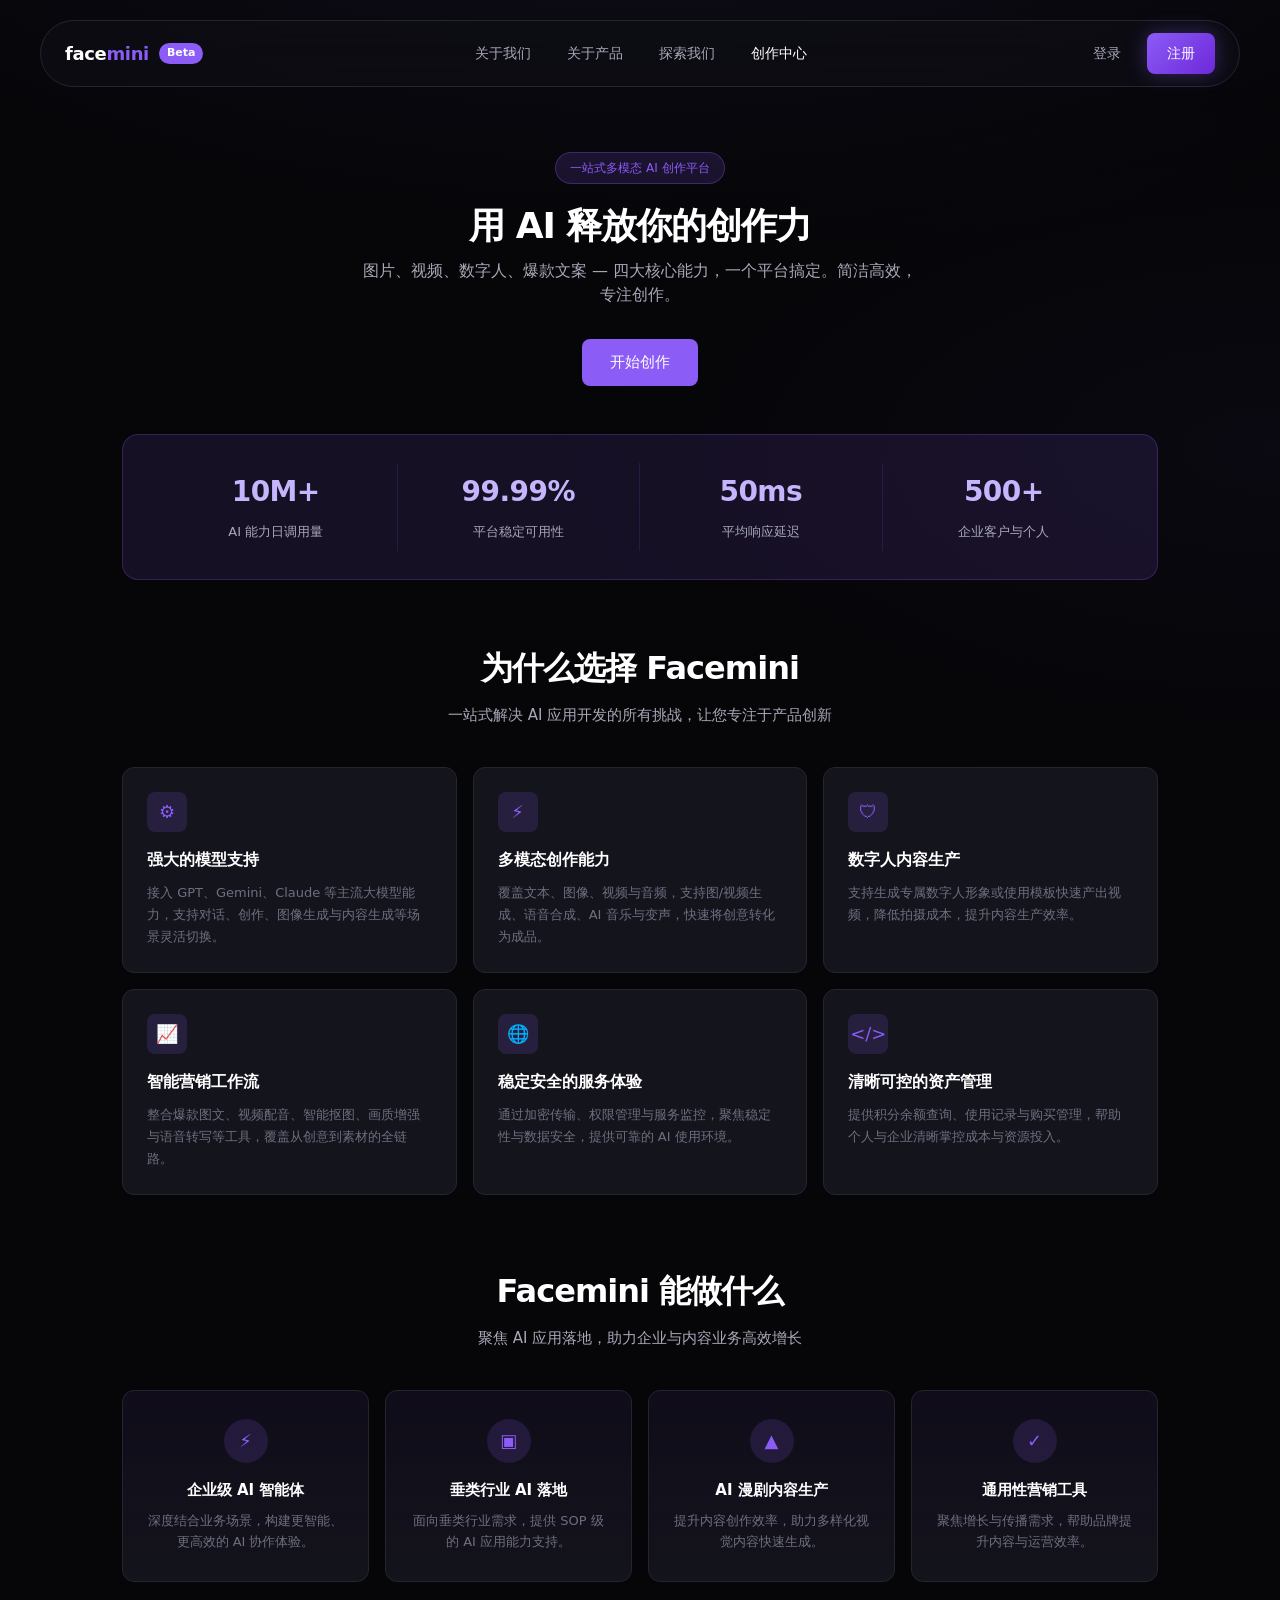
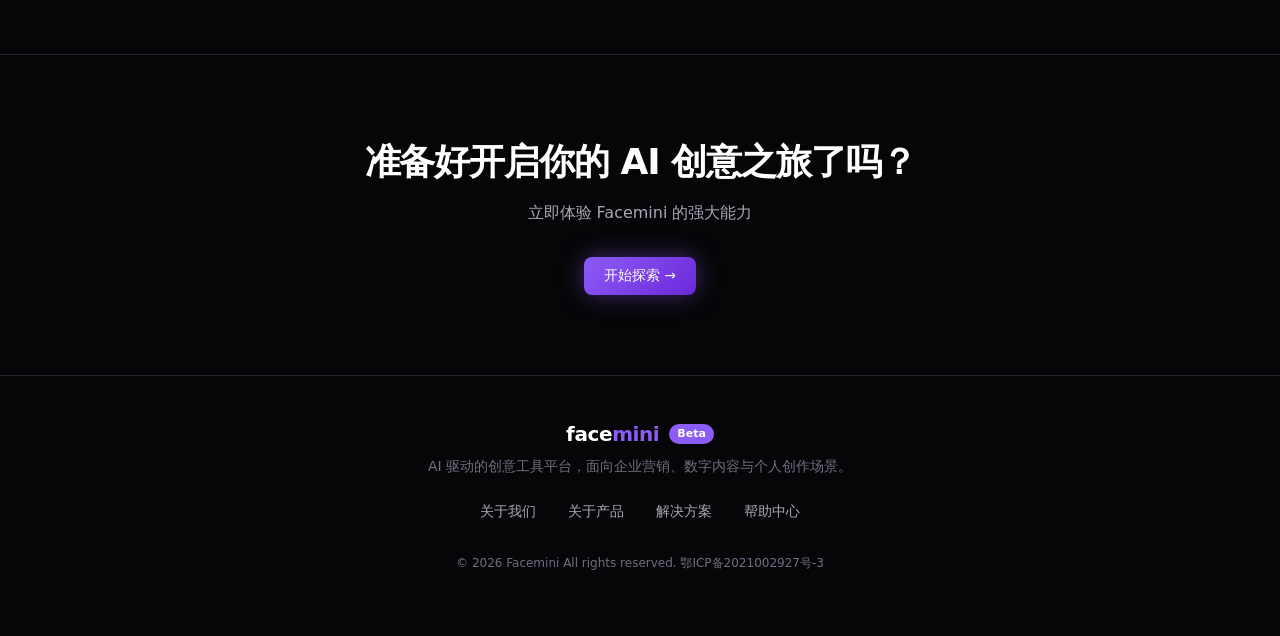
==== commit 6bb83d88: "Auto commit: 2026-06-10 14:00" ====
--- a/index.html
+++ b/index.html
@@ -12,7 +12,7 @@
 <nav class="nav-landing" id="nav-landing">
   <div class="nav-landing-inner">
     <a href="#home" class="nav-landing-brand" data-nav="home">
-      <span class="nav-landing-name">Facemini</span>
+      <span class="nav-landing-name brand-word">face<em>mini</em></span>
       <span class="nav-beta">Beta</span>
     </a>
     <div class="nav-landing-links">
@@ -124,7 +124,7 @@
 
   <footer class="landing-footer">
     <div class="landing-footer-brand">
-      <span class="footer-logo">Facemini</span>
+      <span class="footer-logo brand-word">face<em>mini</em></span>
       <span class="nav-beta">Beta</span>
     </div>
     <p class="landing-footer-desc">AI 驱动的创意工具平台，面向企业营销、数字内容与个人创作场景。</p>
@@ -142,8 +142,7 @@
 <div class="app-shell" id="app-shell">
   <aside class="app-sidebar" id="app-sidebar">
     <a href="#hub" class="sidebar-logo" data-nav="hub">
-      <img src="assets/logo.svg" alt="Facemini">
-      <span>Face<em>mini</em></span>
+      <span class="sidebar-logo-text brand-word">face<em>mini</em></span>
     </a>
     <nav class="sidebar-nav">
       <a href="#home" class="sidebar-item" data-sidebar="home"><span class="icon">⌂</span> 首页</a>
--- a/css/main.css
+++ b/css/main.css
@@ -89,10 +89,21 @@
   flex-shrink: 0;
 }
 
+.brand-word {
+  font-weight: 600;
+  letter-spacing: -0.02em;
+  line-height: 1;
+  white-space: nowrap;
+  color: var(--text);
+}
+
+.brand-word em {
+  color: var(--purple);
+  font-style: normal;
+}
+
 .nav-landing-name {
   font-size: 18px;
-  font-weight: 600;
-  letter-spacing: -0.02em;
 }
 
 .nav-beta {
@@ -286,18 +297,12 @@
   gap: 8px;
   padding: 6px 10px 14px;
   margin-bottom: 4px;
+  min-width: 0;
+  overflow: visible;
 }
 
 .sidebar-logo-text {
   font-size: 17px;
-  font-weight: 600;
-  letter-spacing: -0.02em;
-  line-height: 1;
-}
-
-.sidebar-logo-text em {
-  color: var(--purple);
-  font-style: normal;
 }
 
 .sidebar-logo .nav-beta {
@@ -838,8 +843,6 @@
 
 .footer-logo {
   font-size: 20px;
-  font-weight: 600;
-  color: var(--purple);
 }
 
 .landing-footer-desc {
@@ -870,7 +873,7 @@
 }
 
 /* ── Hub / Content Aggregation ── */
-.hub-body { padding: 24px 32px 48px; flex: 1; max-width: 1280px; margin: 0 auto; }
+.hub-body { padding: 24px 32px 48px; flex: 1; width: 100%; max-width: 1280px; margin: 0 auto; min-width: 0; }
 
 .hub-card {
   border: 1px solid var(--border);
@@ -887,6 +890,339 @@
 /* 创作中心 · Banner 居中聚焦轮播 */
 .hub-banner-stage {
   margin-bottom: 28px;
+}
+
+/* 创作中心 · 广告卡片行（轮播 + 快捷入口） */
+.hub-ad-rail {
+  display: flex;
+  align-items: stretch;
+  gap: 10px;
+}
+
+.hub-ad-row {
+  display: flex;
+  gap: 14px;
+  flex: 1;
+  min-width: 0;
+  overflow-x: auto;
+  scroll-behavior: smooth;
+  scroll-snap-type: x proximity;
+  padding: 2px 0 4px;
+  -ms-overflow-style: none;
+  scrollbar-width: none;
+}
+
+.hub-ad-row::-webkit-scrollbar {
+  display: none;
+}
+
+.hub-ad-rail-btn {
+  flex-shrink: 0;
+  align-self: center;
+  display: inline-flex;
+  align-items: center;
+  justify-content: center;
+  width: 40px;
+  height: 40px;
+  border-radius: 50%;
+  border: 1px solid rgba(255, 255, 255, 0.14);
+  background: rgba(20, 20, 28, 0.82);
+  color: rgba(255, 255, 255, 0.88);
+  font-size: 24px;
+  line-height: 1;
+  cursor: pointer;
+  backdrop-filter: blur(8px);
+  transition:
+    color 0.2s ease,
+    border-color 0.2s ease,
+    background 0.2s ease,
+    transform 0.2s ease,
+    opacity 0.2s ease;
+}
+
+.hub-ad-rail-btn:hover {
+  color: #fff;
+  border-color: rgba(139, 92, 246, 0.55);
+  background: rgba(139, 92, 246, 0.24);
+  transform: scale(1.06);
+}
+
+.hub-ad-rail-btn[hidden] {
+  display: none;
+}
+
+.hub-ad-card {
+  border: 1px solid rgba(255, 255, 255, 0.08);
+  border-radius: var(--radius-lg);
+  background: var(--bg-card);
+  overflow: hidden;
+  scroll-snap-align: start;
+}
+
+.hub-ad-card--carousel {
+  flex: 1.55 1 0;
+  min-width: min(100%, 420px);
+  min-height: 168px;
+  position: relative;
+}
+
+.hub-ad-card--static {
+  flex: 1 1 0;
+  min-width: 200px;
+  max-width: 280px;
+  display: flex;
+  flex-direction: column;
+  cursor: pointer;
+  transition: border-color 0.22s ease, box-shadow 0.22s ease, transform 0.22s ease;
+}
+
+.hub-ad-card--static:hover {
+  border-color: rgba(139, 92, 246, 0.45);
+  box-shadow: 0 10px 28px rgba(139, 92, 246, 0.12);
+  transform: translateY(-2px);
+}
+
+.hub-ad-carousel-viewport {
+  position: absolute;
+  inset: 0;
+  overflow: hidden;
+}
+
+.hub-ad-carousel-track {
+  display: flex;
+  height: 100%;
+  transition: transform 0.5s cubic-bezier(0.22, 1, 0.36, 1);
+  will-change: transform;
+}
+
+.hub-ad-slide {
+  flex: 0 0 100%;
+  width: 100%;
+  min-height: 168px;
+  position: relative;
+  display: flex;
+  align-items: flex-end;
+  cursor: pointer;
+}
+
+.hub-ad-slide-bg {
+  position: absolute;
+  inset: 0;
+  pointer-events: none;
+}
+
+.hub-ad-slide-bg--digital {
+  background:
+    radial-gradient(circle at 25% 40%, rgba(52, 211, 153, 0.45), transparent 58%),
+    linear-gradient(135deg, #134e4a 0%, #0f3d3a 48%, #0a0f14 100%);
+}
+
+.hub-ad-slide-bg--hologram {
+  background:
+    radial-gradient(circle at 65% 35%, rgba(236, 72, 153, 0.55), transparent 55%),
+    linear-gradient(135deg, #831843 0%, #500724 45%, #0a0a0f 100%);
+}
+
+.hub-ad-slide-bg--member {
+  background:
+    radial-gradient(circle at 40% 50%, rgba(96, 165, 250, 0.45), transparent 60%),
+    linear-gradient(135deg, #1e3a8a 0%, #172554 50%, #0b1220 100%);
+}
+
+.hub-ad-slide-body {
+  position: relative;
+  z-index: 1;
+  padding: 20px 24px;
+  max-width: 72%;
+}
+
+.hub-ad-badge {
+  display: inline-block;
+  margin-bottom: 8px;
+  padding: 3px 10px;
+  font-size: 11px;
+  font-weight: 600;
+  color: rgba(255, 255, 255, 0.92);
+  background: rgba(255, 255, 255, 0.12);
+  border: 1px solid rgba(255, 255, 255, 0.16);
+  border-radius: 999px;
+}
+
+.hub-ad-title {
+  font-size: clamp(18px, 2vw, 22px);
+  font-weight: 700;
+  line-height: 1.3;
+  color: #fff;
+  margin-bottom: 6px;
+}
+
+.hub-ad-desc {
+  font-size: 13px;
+  line-height: 1.45;
+  color: rgba(255, 255, 255, 0.72);
+}
+
+.hub-ad-carousel-btn {
+  position: absolute;
+  top: 50%;
+  transform: translateY(-50%);
+  z-index: 3;
+  display: inline-flex;
+  align-items: center;
+  justify-content: center;
+  width: 32px;
+  height: 32px;
+  border-radius: 50%;
+  border: 1px solid rgba(255, 255, 255, 0.18);
+  background: rgba(10, 10, 15, 0.55);
+  color: rgba(255, 255, 255, 0.9);
+  font-size: 20px;
+  line-height: 1;
+  cursor: pointer;
+  backdrop-filter: blur(6px);
+  transition: color 0.2s ease, border-color 0.2s ease, background 0.2s ease;
+}
+
+.hub-ad-carousel-btn:hover {
+  color: #fff;
+  border-color: rgba(139, 92, 246, 0.55);
+  background: rgba(139, 92, 246, 0.28);
+}
+
+.hub-ad-carousel-btn--prev {
+  left: 10px;
+}
+
+.hub-ad-carousel-btn--next {
+  right: 10px;
+}
+
+.hub-ad-dots {
+  position: absolute;
+  bottom: 12px;
+  left: 24px;
+  z-index: 3;
+  display: flex;
+  align-items: center;
+  gap: 6px;
+}
+
+.hub-ad-dot {
+  width: 6px;
+  height: 6px;
+  border-radius: 999px;
+  border: none;
+  padding: 0;
+  background: rgba(255, 255, 255, 0.35);
+  cursor: pointer;
+  transition: width 0.2s ease, background 0.2s ease;
+}
+
+.hub-ad-dot.is-active {
+  width: 18px;
+  background: #fff;
+}
+
+.hub-ad-static-visual {
+  height: 88px;
+  display: flex;
+  align-items: center;
+  justify-content: center;
+  overflow: hidden;
+}
+
+.hub-ad-static-visual--gen {
+  background: linear-gradient(135deg, rgba(139, 92, 246, 0.22) 0%, rgba(109, 40, 217, 0.08) 100%);
+}
+
+.hub-ad-static-visual--flow {
+  background: linear-gradient(135deg, rgba(59, 130, 246, 0.18) 0%, rgba(139, 92, 246, 0.12) 100%);
+}
+
+.hub-ad-mock-ui {
+  display: flex;
+  flex-direction: column;
+  gap: 8px;
+  width: 72%;
+}
+
+.hub-ad-mock-bar {
+  display: block;
+  height: 8px;
+  border-radius: 4px;
+  background: rgba(255, 255, 255, 0.18);
+}
+
+.hub-ad-mock-grid {
+  display: grid;
+  grid-template-columns: repeat(4, 1fr);
+  gap: 6px;
+}
+
+.hub-ad-mock-grid i {
+  display: block;
+  aspect-ratio: 1;
+  border-radius: 6px;
+  background: rgba(255, 255, 255, 0.12);
+}
+
+.hub-ad-flow-nodes {
+  display: flex;
+  align-items: center;
+  gap: 6px;
+  padding: 0 12px;
+}
+
+.hub-ad-flow-node {
+  padding: 6px 10px;
+  font-size: 11px;
+  font-weight: 600;
+  color: rgba(255, 255, 255, 0.88);
+  background: rgba(255, 255, 255, 0.1);
+  border: 1px solid rgba(255, 255, 255, 0.12);
+  border-radius: 999px;
+  white-space: nowrap;
+}
+
+.hub-ad-flow-line {
+  flex: 0 0 16px;
+  height: 1px;
+  background: rgba(255, 255, 255, 0.25);
+}
+
+.hub-ad-static-body {
+  padding: 14px 16px 16px;
+  display: flex;
+  flex-direction: column;
+  gap: 4px;
+  flex: 1;
+}
+
+.hub-ad-card--static .hub-ad-title {
+  font-size: 16px;
+  color: var(--text);
+}
+
+.hub-ad-card--static .hub-ad-desc {
+  font-size: 12px;
+  color: var(--text-muted);
+  margin-bottom: 8px;
+}
+
+.hub-ad-cta {
+  align-self: flex-start;
+  margin-top: auto;
+  padding: 6px 14px;
+  font-size: 12px;
+  font-weight: 600;
+  color: #fff;
+  background: linear-gradient(135deg, var(--purple), #6d28d9);
+  border-radius: 999px;
+  transition: filter 0.2s ease;
+}
+
+.hub-ad-cta:hover {
+  filter: brightness(1.08);
 }
 
 .hub-banner-carousel {
@@ -6752,6 +7088,25 @@
   .hub-inspire-grid { grid-template-columns: repeat(2, minmax(0, 1fr)); }
   .hub-works-grid { grid-template-columns: 1fr; }
   .hub-body { padding: 16px; }
+  .hub-ad-card--carousel {
+    flex: 0 0 92%;
+    min-width: 0;
+    min-height: 152px;
+  }
+  .hub-ad-card--static {
+    flex: 0 0 72%;
+    max-width: none;
+    min-width: 0;
+  }
+  .hub-ad-slide-body {
+    max-width: 100%;
+    padding: 16px 18px;
+  }
+  .hub-ad-rail-btn {
+    width: 36px;
+    height: 36px;
+    font-size: 20px;
+  }
   .studio-workspace { grid-template-columns: 1fr; }
   .studio-warehouse { position: static; max-height: none; }
   .video-scene-row { grid-template-columns: 1fr; }
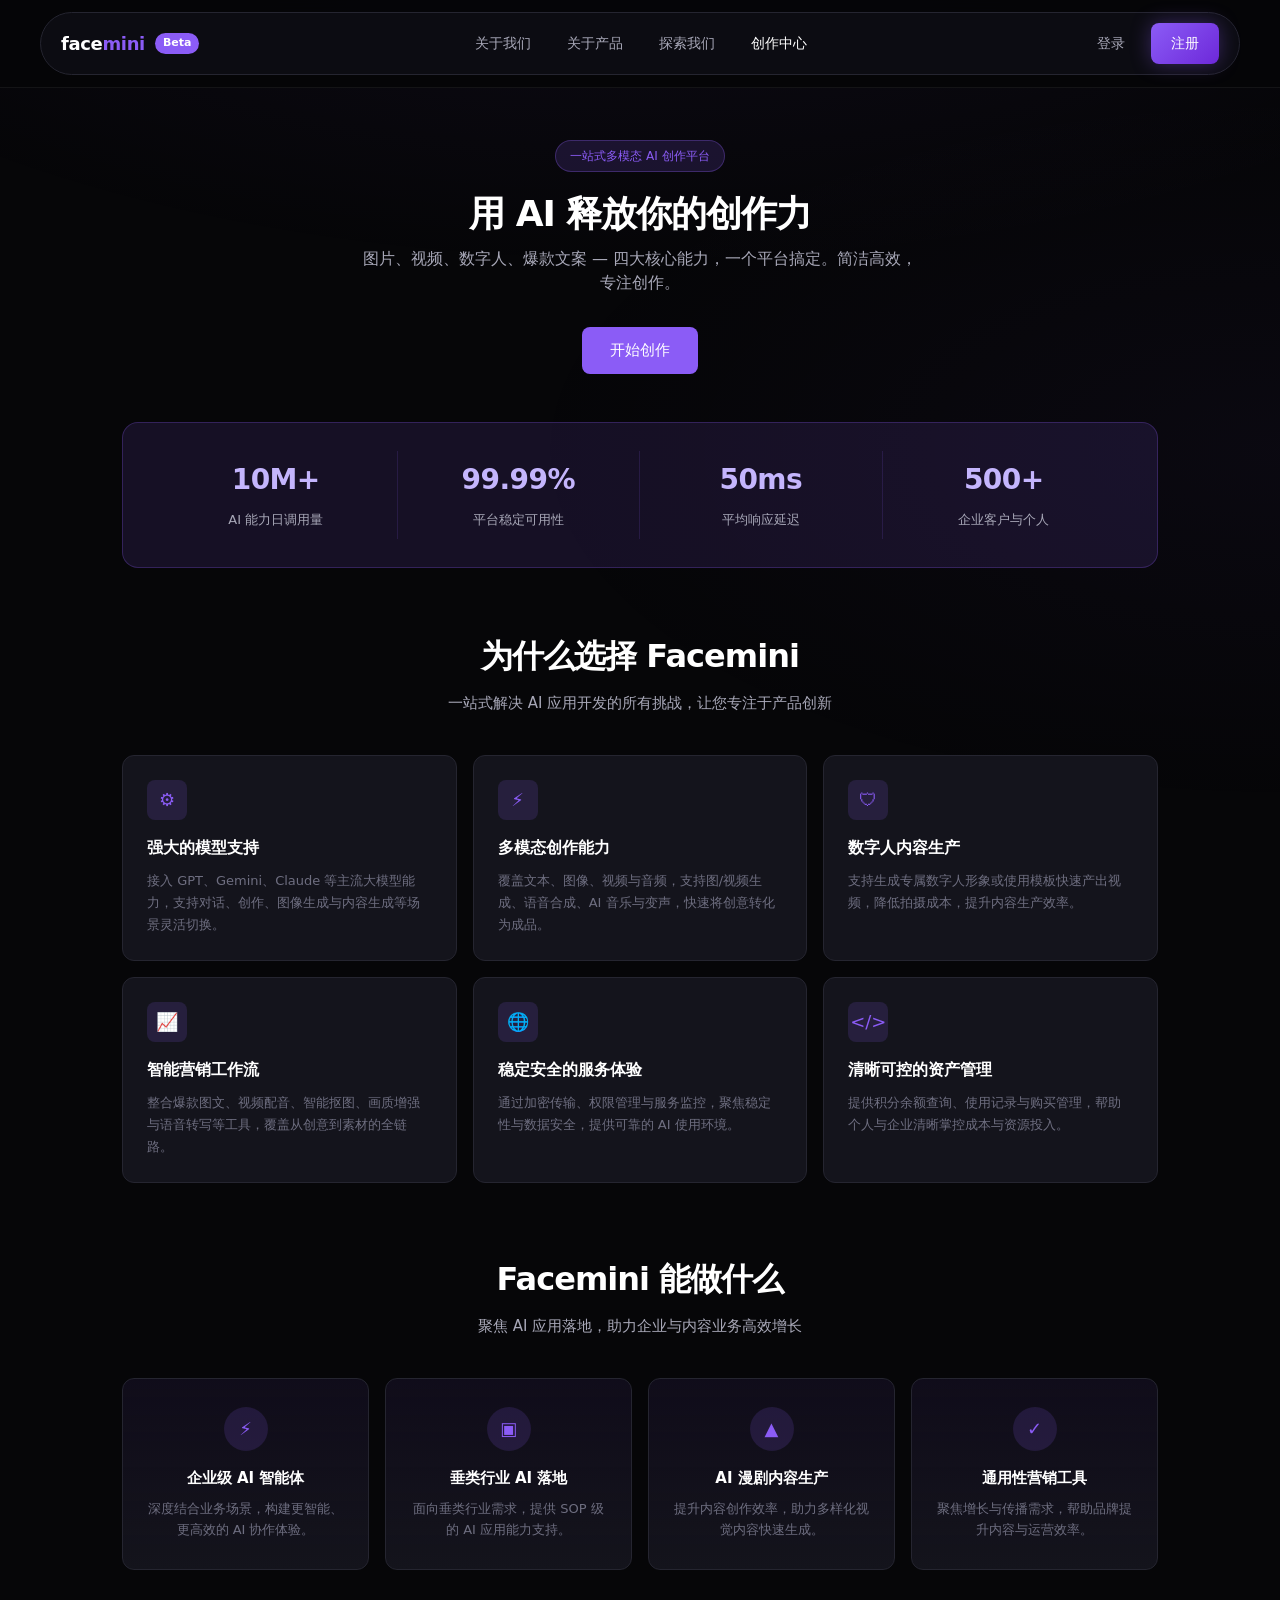
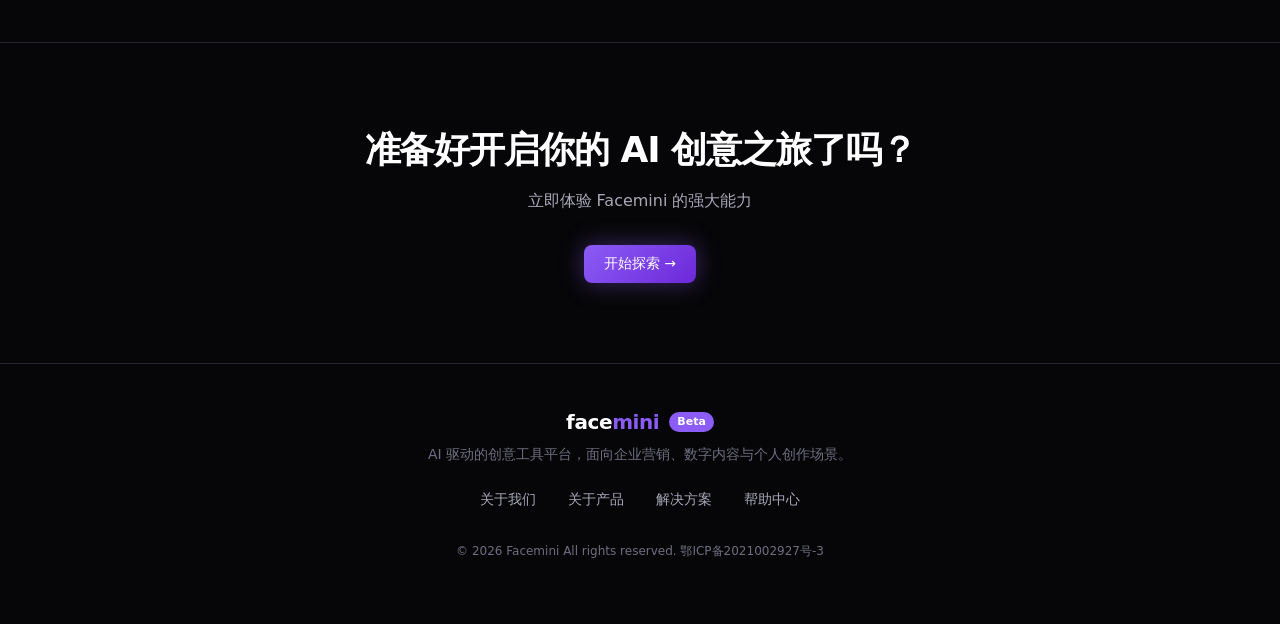
==== commit 3cda0536: "Auto commit: 2026-06-10 17:00" ====
--- a/index.html
+++ b/index.html
@@ -251,7 +251,7 @@
             <div class="hub-ad-carousel-viewport">
               <div class="hub-ad-carousel-track" id="hub-ad-carousel-track">
                 <article class="hub-ad-slide is-active" data-ad-slide="0">
-                  <div class="hub-ad-slide-bg hub-ad-slide-bg--digital" aria-hidden="true"></div>
+                  <img class="hub-ad-slide-bg" src="assets/hub/banner-digital.png" alt="" aria-hidden="true">
                   <div class="hub-ad-slide-body">
                     <span class="hub-ad-badge">限时活动</span>
                     <h3 class="hub-ad-title">数字人创作节</h3>
@@ -259,7 +259,7 @@
                   </div>
                 </article>
                 <article class="hub-ad-slide" data-ad-slide="1">
-                  <div class="hub-ad-slide-bg hub-ad-slide-bg--hologram" aria-hidden="true"></div>
+                  <img class="hub-ad-slide-bg" src="assets/hub/banner-hologram.png" alt="" aria-hidden="true">
                   <div class="hub-ad-slide-body">
                     <span class="hub-ad-badge">限时活动</span>
                     <h3 class="hub-ad-title">AI，想象和尖叫</h3>
@@ -267,7 +267,7 @@
                   </div>
                 </article>
                 <article class="hub-ad-slide" data-ad-slide="2">
-                  <div class="hub-ad-slide-bg hub-ad-slide-bg--member" aria-hidden="true"></div>
+                  <img class="hub-ad-slide-bg" src="assets/hub/banner-hottrend.png" alt="" aria-hidden="true">
                   <div class="hub-ad-slide-body">
                     <span class="hub-ad-badge">限时活动</span>
                     <h3 class="hub-ad-title">会员特惠上线</h3>
@@ -327,81 +327,99 @@
       <div class="hub-scene-rail">
         <button type="button" class="hub-scene-scroll-btn hub-scene-scroll-btn-prev" id="hub-scene-scroll-prev" aria-label="向左滚动" hidden>‹</button>
         <div class="hub-scene-scroll" id="hub-scene-scroll" tabindex="0">
-          <article class="hub-scene-card" data-scene="content" data-preset="content-media">
+          <article class="hub-scene-card scene-interactive-card interactive-card" data-scene="content" data-preset="content-media" tabindex="0" role="button" aria-label="自媒体创作">
             <div class="hub-scene-cover">
               <img src="assets/hub/scene-media.png" alt="" loading="lazy" width="320" height="400">
+              <div class="interactive-card-overlay scene-card-overlay" aria-hidden="true"></div>
+              <span class="scene-enter-label">进入爆款图文</span>
             </div>
             <div class="hub-scene-copy">
               <h3 class="hub-scene-name">自媒体创作</h3>
               <p class="hub-scene-desc">脚本、种草、朋友圈文案一键生成</p>
             </div>
           </article>
-          <article class="hub-scene-card" data-scene="image" data-preset="image-ecommerce">
+          <article class="hub-scene-card scene-interactive-card interactive-card" data-scene="image" data-preset="image-ecommerce" tabindex="0" role="button" aria-label="电商美工">
             <div class="hub-scene-cover">
               <img src="assets/hub/scene-ecommerce.png" alt="" loading="lazy" width="320" height="400">
+              <div class="interactive-card-overlay scene-card-overlay" aria-hidden="true"></div>
+              <span class="scene-enter-label">进入 AI 图片</span>
             </div>
             <div class="hub-scene-copy">
               <h3 class="hub-scene-name">电商美工</h3>
               <p class="hub-scene-desc">主图、海报、详情页视觉快速出图</p>
             </div>
           </article>
-          <article class="hub-scene-card" data-scene="avatar" data-preset="avatar-host">
+          <article class="hub-scene-card scene-interactive-card interactive-card" data-scene="avatar" data-preset="avatar-host" tabindex="0" role="button" aria-label="虚拟主播">
             <div class="hub-scene-cover">
               <img src="assets/hub/scene-avatar.png" alt="" loading="lazy" width="320" height="400">
+              <div class="interactive-card-overlay scene-card-overlay" aria-hidden="true"></div>
+              <span class="scene-enter-label">进入数字人创作</span>
             </div>
             <div class="hub-scene-copy">
               <h3 class="hub-scene-name">虚拟主播</h3>
               <p class="hub-scene-desc">数字人口播，横竖屏自由切换</p>
             </div>
           </article>
-          <article class="hub-scene-card" data-scene="content" data-preset="content-sales">
+          <article class="hub-scene-card scene-interactive-card interactive-card" data-scene="content" data-preset="content-sales" tabindex="0" role="button" aria-label="文案带货">
             <div class="hub-scene-cover">
               <img src="assets/hub/scene-sales.png" alt="" loading="lazy" width="320" height="400">
+              <div class="interactive-card-overlay scene-card-overlay" aria-hidden="true"></div>
+              <span class="scene-enter-label">进入爆款图文</span>
             </div>
             <div class="hub-scene-copy">
               <h3 class="hub-scene-name">文案带货</h3>
               <p class="hub-scene-desc">标题、标语、带货话术智能撰写</p>
             </div>
           </article>
-          <article class="hub-scene-card" data-scene="avatar" data-preset="workplace-office">
+          <article class="hub-scene-card scene-interactive-card interactive-card" data-scene="avatar" data-preset="workplace-office" tabindex="0" role="button" aria-label="职场办公">
             <div class="hub-scene-cover">
               <img src="assets/hub/scene-workplace.png" alt="" loading="lazy" width="320" height="400">
+              <div class="interactive-card-overlay scene-card-overlay" aria-hidden="true"></div>
+              <span class="scene-enter-label">进入数字人创作</span>
             </div>
             <div class="hub-scene-copy">
               <h3 class="hub-scene-name">职场办公</h3>
               <p class="hub-scene-desc">PPT、简历、会议纪要</p>
             </div>
           </article>
-          <article class="hub-scene-card" data-scene="avatar" data-preset="knowledge-science">
+          <article class="hub-scene-card scene-interactive-card interactive-card" data-scene="avatar" data-preset="knowledge-science" tabindex="0" role="button" aria-label="知识科普">
             <div class="hub-scene-cover">
               <img src="assets/hub/scene-knowledge.png" alt="" loading="lazy" width="320" height="400">
+              <div class="interactive-card-overlay scene-card-overlay" aria-hidden="true"></div>
+              <span class="scene-enter-label">进入数字人创作</span>
             </div>
             <div class="hub-scene-copy">
               <h3 class="hub-scene-name">知识科普</h3>
               <p class="hub-scene-desc">科普视频、课程课件</p>
             </div>
           </article>
-          <article class="hub-scene-card" data-scene="image" data-preset="brand-promo">
+          <article class="hub-scene-card scene-interactive-card interactive-card" data-scene="image" data-preset="brand-promo" tabindex="0" role="button" aria-label="品牌宣传">
             <div class="hub-scene-cover">
               <img src="assets/hub/scene-brand.png" alt="" loading="lazy" width="320" height="400">
+              <div class="interactive-card-overlay scene-card-overlay" aria-hidden="true"></div>
+              <span class="scene-enter-label">进入 AI 图片</span>
             </div>
             <div class="hub-scene-copy">
               <h3 class="hub-scene-name">品牌宣传</h3>
               <p class="hub-scene-desc">品牌海报、店铺引流</p>
             </div>
           </article>
-          <article class="hub-scene-card" data-scene="image" data-preset="family-edu">
+          <article class="hub-scene-card scene-interactive-card interactive-card" data-scene="image" data-preset="family-edu" tabindex="0" role="button" aria-label="亲子教育">
             <div class="hub-scene-cover">
               <img src="assets/hub/scene-family.png" alt="" loading="lazy" width="320" height="400">
+              <div class="interactive-card-overlay scene-card-overlay" aria-hidden="true"></div>
+              <span class="scene-enter-label">进入 AI 图片</span>
             </div>
             <div class="hub-scene-copy">
               <h3 class="hub-scene-name">亲子教育</h3>
               <p class="hub-scene-desc">儿童绘本、启蒙教学</p>
             </div>
           </article>
-          <article class="hub-scene-card" data-scene="video" data-preset="life-record">
+          <article class="hub-scene-card scene-interactive-card interactive-card" data-scene="video" data-preset="life-record" tabindex="0" role="button" aria-label="生活记录">
             <div class="hub-scene-cover">
               <img src="assets/hub/scene-life.png" alt="" loading="lazy" width="320" height="400">
+              <div class="interactive-card-overlay scene-card-overlay" aria-hidden="true"></div>
+              <span class="scene-enter-label">进入 AI 视频</span>
             </div>
             <div class="hub-scene-copy">
               <h3 class="hub-scene-name">生活记录</h3>
@@ -426,6 +444,21 @@
       </div>
       <div class="hub-inspire-subtabs" id="hub-inspire-subtabs" role="tablist" aria-label="灵感子分类"></div>
       <div class="hub-inspire-grid" id="hub-inspire-grid"></div>
+    </section>
+
+    <section class="hub-section" id="hub-my-works-section">
+      <div class="hub-section-head">
+        <h2 class="hub-section-title">我的作品</h2>
+        <button type="button" class="hub-section-more" id="hub-my-works-more">查看全部 →</button>
+      </div>
+      <div class="hub-my-works-filters" id="hub-my-works-filters" role="tablist" aria-label="作品类型">
+        <button type="button" class="hub-my-works-filter active" data-hub-works-filter="all" role="tab" aria-selected="true">全部</button>
+        <button type="button" class="hub-my-works-filter" data-hub-works-filter="image" role="tab">AI 图片</button>
+        <button type="button" class="hub-my-works-filter" data-hub-works-filter="video" role="tab">AI 视频</button>
+        <button type="button" class="hub-my-works-filter" data-hub-works-filter="avatar" role="tab">数字人</button>
+        <button type="button" class="hub-my-works-filter" data-hub-works-filter="content" role="tab">爆款图文</button>
+      </div>
+      <div class="hub-works-grid hub-my-works-grid" id="hub-my-works-grid"></div>
     </section>
 
     <section class="hub-section hub-section-last" id="hub-template-section">
@@ -511,10 +544,12 @@
           </div>
         </header>
 
-        <div class="image-create-block">
+        <div class="image-create-block" id="image-create-block">
           <div class="image-composer image-composer-unified">
             <div class="image-composer-body image-composer-body--hero">
-              <textarea class="image-composer-prompt" id="image-prompt" data-draft="image-prompt" rows="5" placeholder="描述你想生成的画面，例：夏季清爽护肤品主图，白色背景，产品居中，突出水润质感"></textarea>
+              <div class="image-composer-input-wrap" id="image-composer-input-wrap">
+                <textarea class="image-composer-prompt" id="image-prompt" data-draft="image-prompt" rows="2" placeholder="描述你想生成的画面，例：夏季清爽护肤品主图，白色背景，产品居中，突出水润质感"></textarea>
+              </div>
             </div>
 
             <div class="image-gen-progress" id="image-gen-progress" hidden>
@@ -529,21 +564,70 @@
 
             <div class="image-composer-footer image-create-actions">
               <div class="image-create-params">
-                <select class="studio-select studio-select-sm" id="image-model-select" title="选择生成模型">
+                <div class="image-ref-strip image-ref-strip--toolbar" id="image-ref-strip" aria-label="参考图">
+                  <div class="image-ref-list" id="image-ref-list"></div>
+                  <div class="image-ref-add-wrap" id="image-ref-add-wrap">
+                    <input type="file" id="image-ref-input" accept="image/png,image/jpeg,image/webp,image/gif" multiple hidden>
+                    <button type="button" class="image-ref-add-btn" id="image-ref-add-btn" title="上传参考图（最多 4 张）" aria-label="上传参考图">
+                      <span class="image-ref-add-plus" aria-hidden="true">+</span>
+                      <span class="image-ref-add-label">参考图</span>
+                    </button>
+                  </div>
+                </div>
+
+                <select class="studio-select studio-select-sm image-toolbar-select" id="image-model-select" title="选择生成模型">
                   <option>智能图片 V2</option>
                   <option>Seedream 5.0</option>
                   <option>Qwen-Image</option>
                 </select>
-                <select class="studio-select studio-select-sm" id="image-ratio-select">
-                  <option value="1:1">1:1</option>
-                  <option value="16:9">16:9</option>
-                  <option value="9:16">9:16</option>
-                  <option value="4:3">4:3</option>
-                </select>
-                <select class="studio-select studio-select-sm" id="image-count-select">
+
+                <div class="image-picker-wrap" id="image-ratio-picker-wrap">
+                  <button type="button" class="image-picker-trigger" id="image-ratio-trigger" aria-expanded="false" aria-haspopup="listbox">
+                    <span class="image-ratio-glyph" id="image-ratio-glyph" aria-hidden="true">
+                      <svg class="image-picker-icon" width="18" height="18" viewBox="0 0 24 24" fill="none" focusable="false">
+                        <rect x="2" y="2" width="20" height="20" rx="4.5" stroke="currentColor" stroke-width="2" stroke-linejoin="round"/>
+                        <rect x="6.5" y="6.5" width="11" height="11" rx="2.5" stroke="currentColor" stroke-width="2" stroke-linejoin="round"/>
+                      </svg>
+                    </span>
+                    <span class="image-picker-text">比例</span>
+                    <svg class="image-picker-chevron" width="10" height="10" viewBox="0 0 10 10" fill="none" aria-hidden="true"><path d="M2.5 4L5 6.5 7.5 4" stroke="currentColor" stroke-width="1.2" stroke-linecap="round" stroke-linejoin="round"/></svg>
+                  </button>
+                  <div class="image-picker-popover" id="image-ratio-popover" role="listbox" aria-label="选择比例" hidden>
+                    <div class="image-picker-popover-head">选择比例</div>
+                    <div class="image-ratio-grid" id="image-ratio-grid"></div>
+                  </div>
+                </div>
+
+                <div class="image-picker-wrap" id="image-style-picker-wrap">
+                  <button type="button" class="image-picker-trigger" id="image-style-trigger" aria-expanded="false" aria-haspopup="listbox">
+                    <span class="image-style-glyph" id="image-style-glyph" aria-hidden="true">
+                      <svg class="image-picker-icon" width="18" height="18" viewBox="0 0 24 24" fill="none" focusable="false">
+                        <circle cx="9.5" cy="13" r="5.25" stroke="currentColor" stroke-width="1.75"/>
+                        <circle cx="14.5" cy="13" r="5.25" stroke="currentColor" stroke-width="1.75"/>
+                        <circle cx="12" cy="8.5" r="5.25" stroke="currentColor" stroke-width="1.75"/>
+                      </svg>
+                    </span>
+                    <span class="image-picker-text">风格</span>
+                    <svg class="image-picker-chevron" width="10" height="10" viewBox="0 0 10 10" fill="none" aria-hidden="true"><path d="M2.5 4L5 6.5 7.5 4" stroke="currentColor" stroke-width="1.2" stroke-linecap="round" stroke-linejoin="round"/></svg>
+                  </button>
+                  <div class="image-picker-popover image-style-popover" id="image-style-popover" role="listbox" aria-label="选择风格" hidden>
+                    <div class="image-picker-popover-head">选择风格</div>
+                    <div class="image-style-grid" id="image-style-grid"></div>
+                  </div>
+                </div>
+
+                <select class="studio-select studio-select-sm image-toolbar-select" id="image-count-select" title="生成数量">
                   <option value="1">1 张</option>
                   <option value="2">2 张</option>
                   <option value="4">4 张</option>
+                </select>
+
+                <select id="image-ratio-select" class="image-ratio-select-hidden" aria-hidden="true" tabindex="-1">
+                  <option value="1:1">1:1</option>
+                  <option value="4:3">4:3</option>
+                  <option value="3:4">3:4</option>
+                  <option value="16:9">16:9</option>
+                  <option value="9:16">9:16</option>
                 </select>
               </div>
               <div class="image-create-submit">
@@ -588,7 +672,64 @@
             </div>
           </div>
 
-          <div class="image-inspire-strip image-inspire-card-flow" id="image-inspire-strip"></div>
+          <div class="image-inspire-strip image-inspire-card-flow" id="image-inspire-strip">
+            <div class="image-inspire-card" data-template-id="scene-1" tabindex="0" role="group" aria-label="电商主图">
+              <div class="image-inspire-thumb-wrap">
+                <div class="image-inspire-thumb"><img src="assets/inspire/scene-1-product.png" alt="电商主图" loading="lazy" decoding="async"></div>
+              </div>
+              <div class="image-inspire-card-action"><button type="button" class="btn btn-sm btn-primary image-inspire-overlay-btn" data-inspire-action="template">使用该模板</button></div>
+              <div class="image-inspire-body"><strong>电商主图</strong><span>纯白背景产品图，突出质感与卖点</span></div>
+            </div>
+            <div class="image-inspire-card" data-template-id="scene-2" tabindex="0" role="group" aria-label="赛博海报">
+              <div class="image-inspire-thumb-wrap">
+                <div class="image-inspire-thumb"><img src="assets/inspire/scene-2-cyber.png" alt="赛博海报" loading="lazy" decoding="async"></div>
+              </div>
+              <div class="image-inspire-card-action"><button type="button" class="btn btn-sm btn-primary image-inspire-overlay-btn" data-inspire-action="template">使用该模板</button></div>
+              <div class="image-inspire-body"><strong>赛博海报</strong><span>霓虹未来风，适合活动与潮牌视觉</span></div>
+            </div>
+            <div class="image-inspire-card" data-template-id="scene-3" tabindex="0" role="group" aria-label="插画头像">
+              <div class="image-inspire-thumb-wrap">
+                <div class="image-inspire-thumb"><img src="assets/inspire/scene-3-anime.png" alt="插画头像" loading="lazy" decoding="async"></div>
+              </div>
+              <div class="image-inspire-card-action"><button type="button" class="btn btn-sm btn-primary image-inspire-overlay-btn" data-inspire-action="template">使用该模板</button></div>
+              <div class="image-inspire-body"><strong>插画头像</strong><span>柔和插画感，个人品牌与社交场景</span></div>
+            </div>
+            <div class="image-inspire-card" data-template-id="scene-4" tabindex="0" role="group" aria-label="3D 产品">
+              <div class="image-inspire-thumb-wrap">
+                <div class="image-inspire-thumb"><img src="assets/inspire/scene-4-3d.png" alt="3D 产品" loading="lazy" decoding="async"></div>
+              </div>
+              <div class="image-inspire-card-action"><button type="button" class="btn btn-sm btn-primary image-inspire-overlay-btn" data-inspire-action="template">使用该模板</button></div>
+              <div class="image-inspire-body"><strong>3D 产品</strong><span>潮玩质感棚拍，科技产品展示</span></div>
+            </div>
+            <div class="image-inspire-card" data-template-id="scene-5" tabindex="0" role="group" aria-label="国潮美食">
+              <div class="image-inspire-thumb-wrap">
+                <div class="image-inspire-thumb"><img src="assets/inspire/scene-5-festival.png" alt="国潮美食" loading="lazy" decoding="async"></div>
+              </div>
+              <div class="image-inspire-card-action"><button type="button" class="btn btn-sm btn-primary image-inspire-overlay-btn" data-inspire-action="template">使用该模板</button></div>
+              <div class="image-inspire-body"><strong>国潮美食</strong><span>红金国潮，餐饮与节日促销</span></div>
+            </div>
+            <div class="image-inspire-card" data-template-id="scene-6" tabindex="0" role="group" aria-label="人像写真">
+              <div class="image-inspire-thumb-wrap">
+                <div class="image-inspire-thumb"><img src="assets/inspire/scene-3-anime.png" alt="人像写真" loading="lazy" decoding="async"></div>
+              </div>
+              <div class="image-inspire-card-action"><button type="button" class="btn btn-sm btn-primary image-inspire-overlay-btn" data-inspire-action="template">使用该模板</button></div>
+              <div class="image-inspire-body"><strong>人像写真</strong><span>柔光浅景深，高级感人像摄影</span></div>
+            </div>
+            <div class="image-inspire-card" data-template-id="scene-7" tabindex="0" role="group" aria-label="动漫角色">
+              <div class="image-inspire-thumb-wrap">
+                <div class="image-inspire-thumb"><img src="assets/inspire/scene-2-cyber.png" alt="动漫角色" loading="lazy" decoding="async"></div>
+              </div>
+              <div class="image-inspire-card-action"><button type="button" class="btn btn-sm btn-primary image-inspire-overlay-btn" data-inspire-action="template">使用该模板</button></div>
+              <div class="image-inspire-body"><strong>动漫角色</strong><span>赛璐璐风角色立绘，游戏宣传</span></div>
+            </div>
+            <div class="image-inspire-card" data-template-id="scene-8" tabindex="0" role="group" aria-label="促销海报">
+              <div class="image-inspire-thumb-wrap">
+                <div class="image-inspire-thumb"><img src="assets/inspire/scene-5-festival.png" alt="促销海报" loading="lazy" decoding="async"></div>
+              </div>
+              <div class="image-inspire-card-action"><button type="button" class="btn btn-sm btn-primary image-inspire-overlay-btn" data-inspire-action="template">使用该模板</button></div>
+              <div class="image-inspire-body"><strong>促销海报</strong><span>大标题留白，节日活动吸睛</span></div>
+            </div>
+          </div>
         </section>
       </div>
 
@@ -794,7 +935,18 @@
 
             <div class="avatar-composer-footer image-create-actions">
               <div class="avatar-composer-toolbar image-create-params">
-                <select class="studio-select studio-select-sm avatar-toolbar-select" id="avatar-avatar-select" title="数字人形象"></select>
+                <select class="studio-select studio-select-sm avatar-toolbar-select" id="avatar-avatar-select" title="数字人形象">
+                  <option value="">数字人形象</option>
+                  <option value="直播主播" data-category="anchor" data-emoji="🎙">🎙 直播主播</option>
+                  <option value="职场精英" data-category="workplace" data-emoji="👔">👔 职场精英</option>
+                  <option value="Q 版萌妹" data-category="cartoon" data-emoji="🎀">🎀 Q 版萌妹</option>
+                  <option value="写实女性" data-category="realistic" data-emoji="👩">👩 写实女性</option>
+                  <option value="时尚达人" data-category="anchor" data-emoji="✨">✨ 时尚达人</option>
+                  <option value="商务顾问" data-category="workplace" data-emoji="💼">💼 商务顾问</option>
+                  <option value="卡通男孩" data-category="cartoon" data-emoji="🦸">🦸 卡通男孩</option>
+                  <option value="写实男性" data-category="realistic" data-emoji="👨">👨 写实男性</option>
+                  <option value="__picker__">查看全部形象 →</option>
+                </select>
                 <select class="studio-select studio-select-sm avatar-toolbar-select" id="avatar-template-select" title="口播模板">
                   <option value="">口播模板</option>
                   <option value="嗨，欢迎来到我的频道！今天想和大家分享一个超实用的小技巧，记得点赞关注哦～">🎤 短视频口播</option>
@@ -993,84 +1145,147 @@
 
 <!-- ═══ CONTENT / 爆款图文 ═══ -->
 <section class="page studio-page" id="page-content">
-  <div class="studio-page-inner">
+  <div class="studio-page-inner content-studio-inner">
     <div class="content-module-workspace">
       <div class="content-subpanel active" data-panel="content-sub" data-panel-value="create">
-        <header class="studio-hero">
-          <div class="studio-hero-actions">
-            <button type="button" class="studio-inspire-link" data-inspire-open="content" aria-label="打开灵感库">
+        <header class="content-studio-head">
+          <div class="content-studio-head-main">
+            <h1 class="content-studio-title"><span class="content-studio-icon" aria-hidden="true">⚡</span>爆款图文</h1>
+            <div class="content-platform-tabs" id="content-platform-tabs" role="tablist" aria-label="图文类型">
+              <button type="button" class="content-platform-tab active" data-content-platform="xiaohongshu" role="tab" aria-selected="true">小红书种草</button>
+              <button type="button" class="content-platform-tab" data-content-platform="douyin" role="tab">抖音封面</button>
+              <button type="button" class="content-platform-tab" data-content-platform="wechat" role="tab">公众号头图</button>
+              <button type="button" class="content-platform-tab" data-content-platform="moments" role="tab">朋友圈海报</button>
+            </div>
+          </div>
+          <div class="content-studio-head-actions">
+            <button type="button" class="studio-hero-extra disabled" title="即将上线">模板库<span class="content-soon-badge">即将上线</span></button>
+            <button type="button" class="studio-inspire-link content-inspire-entry" data-inspire-open="content" aria-label="打开灵感库">
               <span class="studio-inspire-icon" aria-hidden="true">✨</span>灵感库
             </button>
           </div>
-          <div class="studio-hero-center">
-            <h1 class="studio-title">爆款图文</h1>
-            <div class="studio-model-row">
-              <span class="studio-model-dot" style="--c:#8b5cf6">种草</span>
-              <span class="studio-model-dot" style="--c:#60a5fa">脚本</span>
-              <span class="studio-model-dot" style="--c:#f472b6">标题</span>
-              <span class="studio-model-dot" style="--c:#34d399">标语</span>
-            </div>
-            <p class="studio-subtitle">多场景模板 · 一键推送数字人 · 创作闭环</p>
-          </div>
         </header>
 
-        <div class="content-create-main">
-          <div class="studio-card">
-            <div class="studio-module-tabs">
-              <button type="button" class="studio-mod-tab" data-nav="image"><span class="mod-icon">🖼</span> 图片生成</button>
-              <button type="button" class="studio-mod-tab" data-nav="video"><span class="mod-icon">🎬</span> 视频生成</button>
-              <button type="button" class="studio-mod-tab" data-nav="avatar"><span class="mod-icon">🤖</span> 数字人</button>
-              <button type="button" class="studio-mod-tab active" data-nav="content"><span class="mod-icon">📝</span> 爆款图文</button>
-            </div>
-
-            <div class="studio-mode-bar">
-              <span class="text-sm text-muted">选择场景模板开始创作</span>
-              <span class="studio-cost-hint">预计 <strong>5</strong> 积分 · 剩余 <strong data-credits>1,280</strong></span>
-            </div>
-
-            <div class="studio-form-block">
-              <p class="studio-field-label">场景模板</p>
-              <div class="content-scene-scroll">
-                <button type="button" class="template-nav-item content-scene-item active">短视频脚本</button>
-                <button type="button" class="template-nav-item content-scene-item">小红书种草</button>
-                <button type="button" class="template-nav-item content-scene-item">朋友圈文案</button>
-                <button type="button" class="template-nav-item content-scene-item">产品标题</button>
-                <button type="button" class="template-nav-item content-scene-item">海报标语</button>
-              </div>
-            </div>
-
-            <div class="content-editor-panel">
-              <div class="editor-toolbar studio-editor-toolbar">
-                <button type="button" class="btn btn-sm btn-secondary" id="btn-rewrite">风格改写</button>
-                <button type="button" class="btn btn-sm btn-secondary" id="btn-wordcount">字数控制</button>
-                <button type="button" class="btn btn-sm btn-secondary" id="btn-keywords">关键词植入</button>
-              </div>
-              <textarea class="studio-prompt content-editor-area" id="content-editor" data-draft="content-editor" placeholder="在此编辑文案内容，选择上方模板开始创作…"></textarea>
-              <div class="draft-hint">内容将自动保存为草稿</div>
-            </div>
-
-            <div class="studio-toolbar">
-              <div class="studio-toolbar-left">
-                <button type="button" class="btn btn-secondary push-digital-btn-inline" id="btn-push-digital">🚀 推送至数字人</button>
-              </div>
-              <div class="studio-toolbar-right">
-                <button type="button" class="studio-generate" data-generate="content" data-cost="5"><span>⚡ 5</span><span class="gen-arrow">↑</span></button>
-              </div>
-            </div>
-          </div>
-
-          <section class="studio-section studio-section-compact">
-            <div class="studio-section-head">
-              <h2 class="studio-section-title">热门文案模板</h2>
-              <button type="button" class="studio-more-link" data-inspire-open="content">查看更多 →</button>
-            </div>
-            <div class="studio-template-scroll">
-              <div class="inspire-card" data-inspire-prompt="3秒短视频口播脚本，开头抓眼球，结尾引导关注" data-inspire-type="content"><span class="inspire-badge">短视频</span><div class="inspire-thumb">🎬</div><p>口播脚本</p></div>
-              <div class="inspire-card" data-inspire-prompt="小红书种草文案，真实体验感，emoji 点缀，分段清晰" data-inspire-type="content"><span class="inspire-badge">种草</span><div class="inspire-thumb">🌿</div><p>小红书种草</p></div>
-              <div class="inspire-card" data-inspire-prompt="朋友圈文案，简短有温度，适合日常分享" data-inspire-type="content"><span class="inspire-badge">社交</span><div class="inspire-thumb">💬</div><p>朋友圈文案</p></div>
-              <div class="inspire-card" data-inspire-prompt="电商产品标题，突出卖点，15字以内" data-inspire-type="content"><span class="inspire-badge">标题</span><div class="inspire-thumb">🏷</div><p>产品标题</p></div>
-            </div>
-          </section>
+        <div class="content-studio-layout">
+          <aside class="content-studio-side">
+            <div class="content-topic-card studio-card">
+              <div class="content-topic-head">
+                <h2 class="content-panel-label">创作主题</h2>
+                <span class="content-char-count" id="content-char-count">0/500</span>
+              </div>
+              <textarea class="content-topic-input" id="content-editor" data-draft="content-editor" maxlength="500" placeholder="输入创作主题/标题，一键生成图文"></textarea>
+              <button type="button" class="content-copy-edit-btn disabled" disabled title="即将上线">
+                文案编辑<span class="content-soon-badge">即将上线</span>
+              </button>
+              <button type="button" class="btn btn-primary btn-lg content-generate-btn" id="content-generate-btn" data-generate="content" data-cost="5">
+                <span class="content-generate-icon" aria-hidden="true">✨</span>
+                <span class="content-generate-text">立即生成</span>
+              </button>
+            </div>
+          </aside>
+
+          <div class="content-studio-main">
+            <div class="content-result-card studio-card">
+              <div class="content-result-head">
+                <div class="content-result-head-left">
+                  <h2 class="content-panel-label">生成结果</h2>
+                  <span class="content-result-count" id="content-result-count" hidden>0</span>
+                </div>
+                <div class="content-result-head-right">
+                  <span class="content-result-mode" id="content-mode-label">小红书种草 · 3:4</span>
+                  <button type="button" class="studio-hero-extra disabled content-batch-btn" title="即将上线">批量对比<span class="content-soon-badge">即将上线</span></button>
+                </div>
+              </div>
+
+              <div class="content-result-body" id="content-result-body">
+                <div class="content-result-empty" id="content-result-empty">
+                  <div class="content-result-empty-visual">
+                    <img src="assets/inspire/scene-3-anime.png" alt="" class="content-result-empty-img">
+                  </div>
+                  <p class="content-result-empty-title">输入主题，开始创作</p>
+                  <p class="content-result-empty-desc">在左侧输入创作主题，AI 将为你生成精美图文</p>
+                </div>
+
+                <div class="content-result-loading" id="content-result-loading" hidden>
+                  <div class="content-result-skeleton-grid">
+                    <article class="content-skeleton-card"><div class="content-skeleton-thumb"></div><div class="content-skeleton-line"></div><div class="content-skeleton-line short"></div></article>
+                    <article class="content-skeleton-card"><div class="content-skeleton-thumb"></div><div class="content-skeleton-line"></div><div class="content-skeleton-line short"></div></article>
+                    <article class="content-skeleton-card"><div class="content-skeleton-thumb"></div><div class="content-skeleton-line"></div><div class="content-skeleton-line short"></div></article>
+                  </div>
+                  <div class="content-loading-status">
+                    <span class="content-loading-dots" aria-hidden="true"><span></span><span></span><span></span></span>
+                    <span id="content-gen-status">AI 正在为你生成图文…</span>
+                  </div>
+                  <div class="content-gen-progress" id="content-gen-progress" hidden>
+                    <div class="content-gen-progress-bar"><div class="content-gen-progress-fill" id="content-gen-progress-fill"></div></div>
+                  </div>
+                </div>
+
+                <div class="content-result-grid" id="content-result-grid" hidden></div>
+              </div>
+            </div>
+          </div>
+        </div>
+
+        <footer class="content-studio-footer">
+          <div class="content-footer-settings">
+            <div class="content-pill-group" role="group" aria-label="风格">
+              <span class="content-pill-label">风格</span>
+              <button type="button" class="content-pill active" data-content-style="tech">科技风</button>
+              <button type="button" class="content-pill" data-content-style="minimal">简约风</button>
+              <button type="button" class="content-pill" data-content-style="fresh">清新风</button>
+            </div>
+            <div class="content-pill-group" role="group" aria-label="尺寸">
+              <span class="content-pill-label">尺寸</span>
+              <button type="button" class="content-pill active" data-content-ratio="3:4">3:4</button>
+              <button type="button" class="content-pill" data-content-ratio="9:16">9:16</button>
+              <button type="button" class="content-pill" data-content-ratio="16:9">16:9</button>
+            </div>
+          </div>
+          <div class="content-footer-actions">
+            <button type="button" class="btn btn-secondary content-footer-btn disabled" id="btn-push-digital" disabled title="即将上线">联动数字人<span class="content-soon-badge">即将上线</span></button>
+            <button type="button" class="btn btn-secondary content-footer-btn" id="content-regenerate-btn">↻ 重新生成</button>
+            <button type="button" class="btn btn-primary content-footer-btn" id="content-download-btn">↓ 下载保存</button>
+          </div>
+        </footer>
+        <p class="content-studio-note">生成内容自动同步至「我的作品」。支持二次编辑</p>
+      </div>
+
+      <div class="content-subpanel" data-panel="content-sub" data-panel-value="inspire">
+        <div class="content-inspire-page">
+          <header class="content-inspire-head">
+            <button type="button" class="btn btn-secondary btn-sm content-inspire-back" id="content-inspire-back" aria-label="返回创作">←</button>
+            <div class="content-inspire-head-text">
+              <h2 class="content-inspire-title">图文灵感库</h2>
+              <span class="content-inspire-count" id="content-inspire-count">24 个灵感</span>
+            </div>
+            <div class="content-inspire-search-wrap">
+              <svg class="content-inspire-search-icon" width="16" height="16" viewBox="0 0 16 16" fill="currentColor" aria-hidden="true"><path d="M11.742 10.344a6.5 6.5 0 1 0-1.397 1.398h-.001l3.85 3.85a1 1 0 0 0 1.415-1.414l-3.85-3.85zm-5.242 1.156a5 5 0 1 1 0-10 5 5 0 0 1 0 10z"/></svg>
+              <input type="search" class="content-inspire-search" id="content-inspire-search" placeholder="搜索灵感名称或关键词" aria-label="搜索灵感">
+            </div>
+          </header>
+
+          <div class="content-inspire-toolbar">
+            <div class="content-inspire-cats" id="content-inspire-cats" role="tablist">
+              <button type="button" class="content-inspire-cat active" data-content-inspire-cat="all" role="tab">全部</button>
+              <button type="button" class="content-inspire-cat" data-content-inspire-cat="beauty" role="tab">美妆护肤</button>
+              <button type="button" class="content-inspire-cat" data-content-inspire-cat="food" role="tab">美食探店</button>
+              <button type="button" class="content-inspire-cat" data-content-inspire-cat="fashion" role="tab">穿搭时尚</button>
+              <button type="button" class="content-inspire-cat" data-content-inspire-cat="travel" role="tab">旅行攻略</button>
+              <button type="button" class="content-inspire-cat" data-content-inspire-cat="tech" role="tab">数码科技</button>
+              <button type="button" class="content-inspire-cat" data-content-inspire-cat="lifestyle" role="tab">生活好物</button>
+              <button type="button" class="content-inspire-cat" data-content-inspire-cat="knowledge" role="tab">知识干货</button>
+            </div>
+            <div class="content-inspire-sort" data-tab-group="content-inspire-sort">
+              <button type="button" class="content-inspire-sort-btn active" data-tab="hot">热门</button>
+              <button type="button" class="content-inspire-sort-btn" data-tab="new">最新</button>
+            </div>
+          </div>
+
+          <div class="content-inspire-grid" id="content-inspire-grid"></div>
+
+          <div class="content-inspire-pagination" id="content-inspire-pagination" aria-label="分页"></div>
+          <p class="content-inspire-footnote">选择一个灵感快速开始创作，也可在生成页面随时更换灵感风格</p>
         </div>
       </div>
 
@@ -1225,6 +1440,22 @@
   </div>
 </div>
 
+<!-- ═══ Content Card Modal ═══ -->
+<div class="content-card-modal-overlay" id="content-card-modal" hidden aria-hidden="true">
+  <div class="content-card-modal" role="dialog" aria-labelledby="content-card-modal-title" aria-modal="true">
+    <header class="content-card-modal-head">
+      <h3 id="content-card-modal-title">图文操作</h3>
+      <button type="button" class="content-card-modal-close" id="content-card-modal-close" aria-label="关闭">×</button>
+    </header>
+    <div class="content-card-modal-body" id="content-card-modal-body"></div>
+    <div class="content-card-modal-actions">
+      <button type="button" class="btn btn-primary" id="content-card-edit-btn">✎ 二次编辑</button>
+      <button type="button" class="btn btn-secondary" id="content-card-regen-btn">↻ 重新生成</button>
+    </div>
+    <p class="content-card-modal-note"><span aria-hidden="true">ℹ</span> 已自动保存至「我的作品」</p>
+  </div>
+</div>
+
 <!-- ═══ Inspiration Library Panel ═══ -->
 <div class="inspire-overlay" id="inspire-overlay">
   <aside class="inspire-panel">
--- a/css/main.css
+++ b/css/main.css
@@ -23,6 +23,7 @@
   --nav-h: 64px;
   --app-sidebar-w: 220px;
   --app-topbar-h: 60px;
+  --landing-nav-h: 76px;
   --sidebar-w: 320px;
   --font: "PingFang SC", "Microsoft YaHei", "Segoe UI", system-ui, sans-serif;
   --transition: 0.2s ease;
@@ -59,12 +60,17 @@
 /* ── Navigation ── */
 .nav-landing {
   position: fixed;
-  top: 20px;
-  left: 50%;
-  transform: translateX(-50%);
-  z-index: 1000;
-  width: calc(100% - 48px);
-  max-width: 1200px;
+  top: 0;
+  left: 0;
+  right: 0;
+  z-index: 2500;
+  width: 100%;
+  max-width: none;
+  padding: 12px 24px;
+  background: rgba(6, 6, 8, 0.94);
+  backdrop-filter: blur(20px);
+  -webkit-backdrop-filter: blur(20px);
+  border-bottom: 1px solid rgba(255, 255, 255, 0.06);
   display: none;
 }
 
@@ -75,9 +81,13 @@
   display: flex;
   align-items: center;
   gap: 24px;
-  padding: 12px 24px;
-  background: rgba(14, 14, 20, 0.75);
+  max-width: 1200px;
+  margin: 0 auto;
+  width: 100%;
+  padding: 10px 20px;
+  background: rgba(14, 14, 20, 0.92);
   backdrop-filter: blur(20px);
+  -webkit-backdrop-filter: blur(20px);
   border: 1px solid var(--border);
   border-radius: 999px;
 }
@@ -263,6 +273,10 @@
 /* ── Layout ── */
 .main { position: relative; z-index: 1; min-height: 100vh; }
 
+body.on-landing .main {
+  padding-top: var(--landing-nav-h);
+}
+
 .page { display: none; animation: fadeIn 0.3s ease; }
 .page.active { display: block; }
 
@@ -374,7 +388,7 @@
 .app-topbar {
   position: sticky;
   top: 0;
-  z-index: 90;
+  z-index: 200;
   height: var(--app-topbar-h);
   display: flex;
   align-items: center;
@@ -639,8 +653,8 @@
 }
 
 .page-landing {
-  padding-top: 88px;
-  min-height: 100vh;
+  padding-top: 0;
+  min-height: calc(100vh - var(--landing-nav-h));
 }
 
 /* ── Landing Page Sections ── */
@@ -1008,30 +1022,25 @@
 .hub-ad-slide-bg {
   position: absolute;
   inset: 0;
+  width: 100%;
+  height: 100%;
+  object-fit: cover;
+  object-position: center;
   pointer-events: none;
 }
 
-.hub-ad-slide-bg--digital {
-  background:
-    radial-gradient(circle at 25% 40%, rgba(52, 211, 153, 0.45), transparent 58%),
-    linear-gradient(135deg, #134e4a 0%, #0f3d3a 48%, #0a0f14 100%);
-}
-
-.hub-ad-slide-bg--hologram {
-  background:
-    radial-gradient(circle at 65% 35%, rgba(236, 72, 153, 0.55), transparent 55%),
-    linear-gradient(135deg, #831843 0%, #500724 45%, #0a0a0f 100%);
-}
-
-.hub-ad-slide-bg--member {
-  background:
-    radial-gradient(circle at 40% 50%, rgba(96, 165, 250, 0.45), transparent 60%),
-    linear-gradient(135deg, #1e3a8a 0%, #172554 50%, #0b1220 100%);
+.hub-ad-slide::after {
+  content: "";
+  position: absolute;
+  inset: 0;
+  z-index: 1;
+  background: linear-gradient(105deg, rgba(6, 6, 8, 0.82) 0%, rgba(6, 6, 8, 0.45) 42%, rgba(6, 6, 8, 0.15) 100%);
+  pointer-events: none;
 }
 
 .hub-ad-slide-body {
   position: relative;
-  z-index: 1;
+  z-index: 2;
   padding: 20px 24px;
   max-width: 72%;
 }
@@ -1504,6 +1513,22 @@
   color: var(--purple);
 }
 
+.hub-section-more {
+  flex-shrink: 0;
+  font-size: 12px;
+  font-weight: 500;
+  color: var(--text-muted);
+  background: none;
+  border: none;
+  cursor: pointer;
+  padding: 0;
+  transition: color 0.2s;
+}
+
+.hub-section-more:hover {
+  color: var(--purple);
+}
+
 .hub-scene-section {
   margin-bottom: 36px;
 }
@@ -1536,14 +1561,10 @@
   flex: 0 0 236px;
   display: flex;
   flex-direction: column;
-  gap: 12px;
+  gap: 10px;
   cursor: pointer;
   scroll-snap-align: start;
-  transition: transform 0.28s cubic-bezier(0.22, 1, 0.36, 1);
-}
-
-.hub-scene-card:hover {
-  transform: translateY(-4px);
+  outline: none;
 }
 
 .hub-scene-cover {
@@ -1558,11 +1579,9 @@
     box-shadow 0.28s ease;
 }
 
-.hub-scene-card:hover .hub-scene-cover {
+.scene-interactive-card:hover .hub-scene-cover,
+.scene-interactive-card:focus-within .hub-scene-cover {
   border-color: rgba(139, 92, 246, 0.45);
-  box-shadow:
-    0 12px 32px rgba(0, 0, 0, 0.35),
-    0 0 0 1px rgba(139, 92, 246, 0.15);
 }
 
 .hub-scene-cover img {
@@ -1817,6 +1836,45 @@
   border-color: rgba(139, 92, 246, 0.4);
 }
 
+.hub-my-works-filters {
+  display: flex;
+  align-items: center;
+  gap: 6px;
+  margin-bottom: 14px;
+  padding-bottom: 2px;
+  overflow-x: auto;
+  scrollbar-width: none;
+}
+
+.hub-my-works-filters::-webkit-scrollbar {
+  display: none;
+}
+
+.hub-my-works-filter {
+  flex-shrink: 0;
+  padding: 7px 14px;
+  font-size: 13px;
+  font-weight: 500;
+  color: var(--text-muted);
+  background: transparent;
+  border: 1px solid transparent;
+  border-radius: 999px;
+  cursor: pointer;
+  transition: color 0.2s, background 0.2s, border-color 0.2s;
+  white-space: nowrap;
+}
+
+.hub-my-works-filter:hover {
+  color: var(--text-secondary);
+  background: rgba(139, 92, 246, 0.08);
+}
+
+.hub-my-works-filter.active {
+  color: var(--purple);
+  background: var(--purple-dim);
+  border-color: rgba(139, 92, 246, 0.4);
+}
+
 .hub-template-grid {
   display: grid;
   grid-template-columns: repeat(5, minmax(0, 1fr));
@@ -1824,23 +1882,38 @@
 }
 
 .hub-template-card {
-  padding: 12px;
+  padding: 0;
   background: var(--bg-card);
   cursor: pointer;
   text-align: center;
-}
-
-.hub-template-thumb {
+  border-radius: var(--radius);
+  overflow: hidden;
+  border: 1px solid var(--border);
+}
+
+.hub-template-card .hub-template-thumb {
   width: 100%;
   aspect-ratio: 1;
-  margin-bottom: 10px;
+  margin-bottom: 0;
   display: flex;
   align-items: center;
   justify-content: center;
   font-size: 28px;
   background: var(--bg-elevated);
-  border-radius: var(--radius-sm);
-  border: 1px solid var(--border);
+  border: none;
+  border-radius: 0;
+}
+
+.hub-template-card .hub-template-thumb img {
+  width: 100%;
+  height: 100%;
+  object-fit: cover;
+  display: block;
+}
+
+.hub-template-emoji {
+  font-size: 28px;
+  line-height: 1;
 }
 
 .hub-template-title {
@@ -1848,81 +1921,214 @@
   font-weight: 600;
 }
 
+/* ── 全站卡片交互规范（灵感广场 / 模板 / 场景） ── */
+.interactive-card {
+  cursor: pointer;
+  outline: none;
+  transition: transform 0.25s ease, box-shadow 0.25s ease, border-color 0.25s ease;
+}
+
+.interactive-card:hover,
+.interactive-card:focus-within {
+  transform: translateY(-4px);
+  box-shadow: 0 12px 32px rgba(0, 0, 0, 0.38);
+}
+
+.interactive-card.is-pressing {
+  transform: translateY(-2px) scale(0.98);
+}
+
+.interactive-card.is-flash-highlight {
+  box-shadow:
+    0 0 0 2px rgba(139, 92, 246, 0.7),
+    0 12px 32px rgba(139, 92, 246, 0.28);
+}
+
+.interactive-card-media {
+  position: relative;
+  overflow: hidden;
+}
+
+.interactive-card-overlay {
+  position: absolute;
+  inset: 0;
+  opacity: 0;
+  background: linear-gradient(
+    180deg,
+    rgba(139, 92, 246, 0.14) 0%,
+    rgba(6, 6, 8, 0.58) 100%
+  );
+  transition: opacity 0.25s ease;
+  pointer-events: none;
+}
+
+.interactive-card:hover .interactive-card-overlay,
+.interactive-card:focus-within .interactive-card-overlay {
+  opacity: 1;
+}
+
+.interactive-card-action-zone {
+  height: 0;
+  opacity: 0;
+  overflow: hidden;
+  display: flex;
+  align-items: center;
+  justify-content: center;
+  background: rgba(8, 8, 12, 0.94);
+  padding: 0 10px;
+  line-height: 1.4;
+  transition: height 0.25s ease, opacity 0.25s ease, padding 0.25s ease;
+}
+
+.interactive-card:hover .interactive-card-action-zone,
+.interactive-card:focus-within .interactive-card-action-zone {
+  height: 40px;
+  opacity: 1;
+  padding: 8px 10px;
+}
+
+.interactive-card-action-text {
+  color: #fff;
+  font-size: 13px;
+  font-weight: 500;
+  transition: color 0.2s ease;
+}
+
+.interactive-card:hover .interactive-card-action-text {
+  color: #f5f3ff;
+}
+
+.scene-card-overlay {
+  background: linear-gradient(
+    180deg,
+    rgba(139, 92, 246, 0.08) 0%,
+    rgba(6, 6, 8, 0.72) 55%,
+    rgba(6, 6, 8, 0.82) 100%
+  );
+}
+
+.scene-enter-label {
+  position: absolute;
+  left: 0;
+  right: 0;
+  bottom: 0;
+  z-index: 2;
+  display: flex;
+  align-items: flex-end;
+  justify-content: center;
+  padding: 0 16px 28px;
+  text-align: center;
+  color: #fff;
+  font-size: 15px;
+  font-weight: 600;
+  line-height: 1.35;
+  opacity: 0;
+  pointer-events: none;
+  transition: opacity 0.25s ease, color 0.2s ease;
+}
+
+.scene-interactive-card:hover .scene-enter-label,
+.scene-interactive-card:focus-within .scene-enter-label {
+  opacity: 1;
+}
+
+.scene-interactive-card:hover .scene-enter-label {
+  color: #f5f3ff;
+}
+
+/* 灵感广场 · 五列错落瀑布流（无缝拼接） */
 .hub-inspire-grid {
-  display: grid;
-  grid-template-columns: repeat(4, minmax(0, 1fr));
-  gap: 13px;
+  column-count: 5;
+  column-gap: 0;
+  line-height: 0;
+  margin-top: 4px;
+}
+
+.hub-inspire-grid .hub-empty {
+  column-span: all;
+  line-height: 1.5;
+  padding: 48px 20px;
+  text-align: center;
 }
 
 .hub-inspire-card {
+  break-inside: avoid;
+  display: block;
+  width: 100%;
+  margin: 0;
   padding: 0;
-  background: var(--bg-card);
+  background: var(--bg-elevated);
   cursor: pointer;
   overflow: hidden;
+  border: none;
+  border-radius: 0;
+}
+
+.hub-inspire-card.hub-card {
+  border: none;
+  border-radius: 0;
+}
+
+.hub-inspire-card.hub-card:hover {
+  border-color: transparent;
+}
+
+.hub-inspire-grid .inspire-interactive-card.interactive-card:hover,
+.hub-inspire-grid .inspire-interactive-card.interactive-card:focus-within {
+  filter: none;
 }
 
 .hub-inspire-thumb {
   position: relative;
-  aspect-ratio: 4 / 5;
+  width: 100%;
   overflow: hidden;
-  background: var(--bg-elevated);
-}
+  background: var(--bg-card);
+}
+
+.hub-inspire-thumb.r-tall { aspect-ratio: 9 / 14; }
+.hub-inspire-thumb.r-short { aspect-ratio: 5 / 6; }
+.hub-inspire-thumb.r-square { aspect-ratio: 1 / 1; }
+.hub-inspire-thumb.r-wide { aspect-ratio: 4 / 3; }
+.hub-inspire-thumb.r-xl { aspect-ratio: 3 / 5; }
+.hub-inspire-thumb.r-md { aspect-ratio: 4 / 5; }
 
 .hub-inspire-thumb img {
   width: 100%;
   height: 100%;
   object-fit: cover;
+  object-position: center;
   display: block;
 }
 
 .hub-inspire-placeholder {
   width: 100%;
   height: 100%;
+  min-height: 140px;
   display: flex;
   align-items: center;
   justify-content: center;
   font-size: 36px;
-  background: var(--bg-elevated);
-}
-
-.hub-inspire-use {
-  position: absolute;
-  inset: 0;
-  display: flex;
-  align-items: center;
-  justify-content: center;
-  background: rgba(8, 8, 12, 0.55);
-  opacity: 0;
-  transition: opacity 0.22s ease;
-}
-
-.hub-inspire-card:hover .hub-inspire-use {
-  opacity: 1;
+  background: linear-gradient(145deg, rgba(139, 92, 246, 0.18), rgba(20, 20, 28, 0.95));
 }
 
 .hub-inspire-body {
-  padding: 9px 11px 11px;
-}
-
-.hub-inspire-body strong {
-  display: block;
-  font-size: 13px;
-  font-weight: 600;
-  margin-bottom: 4px;
-  white-space: nowrap;
-  overflow: hidden;
-  text-overflow: ellipsis;
-}
-
-.hub-inspire-body span {
-  font-size: 11px;
-  color: var(--text-muted);
+  display: none;
 }
 
 .hub-works-grid {
   display: grid;
   grid-template-columns: repeat(3, minmax(0, 1fr));
   gap: 14px;
+}
+
+.hub-my-works-grid {
+  grid-template-columns: repeat(2, minmax(0, 1fr));
+}
+
+@media (min-width: 1100px) {
+  .hub-my-works-grid {
+    grid-template-columns: repeat(3, minmax(0, 1fr));
+  }
 }
 
 .hub-work-card {
@@ -1934,6 +2140,8 @@
 }
 
 .hub-work-thumb {
+  position: relative;
+  flex-shrink: 0;
   width: 72px;
   height: 72px;
   display: flex;
@@ -1943,6 +2151,48 @@
   background: var(--bg-elevated);
   border-radius: var(--radius-sm);
   border: 1px solid var(--border);
+  overflow: hidden;
+}
+
+.hub-work-thumb--cover img {
+  width: 100%;
+  height: 100%;
+  object-fit: cover;
+  display: block;
+}
+
+.hub-work-thumb--text {
+  align-items: flex-start;
+  justify-content: flex-start;
+  padding: 6px;
+  font-size: 9px;
+  line-height: 1.35;
+  color: var(--text-secondary);
+  text-align: left;
+  overflow: hidden;
+  word-break: break-all;
+}
+
+.hub-work-thumb--emoji {
+  font-size: 32px;
+  line-height: 1;
+  background: linear-gradient(145deg, rgba(139, 92, 246, 0.14), rgba(20, 20, 28, 0.95));
+}
+
+.hub-work-type-badge {
+  position: absolute;
+  top: 4px;
+  left: 4px;
+  padding: 2px 5px;
+  font-size: 9px;
+  font-weight: 600;
+  line-height: 1.2;
+  color: #fff;
+  background: rgba(0, 0, 0, 0.55);
+  border-radius: 4px;
+  backdrop-filter: blur(4px);
+  pointer-events: none;
+  z-index: 1;
 }
 
 .hub-work-main {
@@ -1999,6 +2249,25 @@
   background: var(--bg-card);
   border: 1px dashed rgba(139, 92, 246, 0.2);
   border-radius: var(--radius);
+}
+
+.hub-works-empty {
+  grid-column: 1 / -1;
+  display: flex;
+  flex-direction: column;
+  align-items: center;
+  gap: 12px;
+  padding: 36px 16px;
+  text-align: center;
+  background: var(--bg-card);
+  border: 1px dashed rgba(139, 92, 246, 0.2);
+  border-radius: var(--radius);
+}
+
+.hub-works-empty p {
+  margin: 0;
+  font-size: 13px;
+  color: var(--text-muted);
 }
 
 /* ── 我的：个人中心 / 我的作品 ── */
@@ -2313,13 +2582,235 @@
   padding: 0;
 }
 
+.image-composer-input-wrap {
+  position: relative;
+}
+
+.image-composer-unified.is-dragover .image-composer-prompt {
+  border-color: rgba(139, 92, 246, 0.45);
+  box-shadow: inset 0 0 0 1px rgba(139, 92, 246, 0.25);
+}
+
+.image-ref-strip {
+  display: flex;
+  align-items: flex-end;
+  gap: 8px;
+  padding: 0 14px 12px;
+  min-height: 0;
+}
+
+.image-ref-strip.has-refs {
+  padding-top: 4px;
+}
+
+.image-ref-strip--toolbar {
+  display: flex;
+  align-items: center;
+  gap: 6px;
+  padding: 0;
+  flex-shrink: 0;
+}
+
+.image-ref-strip--toolbar.has-refs {
+  padding-top: 0;
+}
+
+.image-composer-unified .image-ref-strip--toolbar .image-ref-thumb {
+  width: 32px;
+  height: 32px;
+  border-radius: 6px;
+}
+
+.image-composer-unified .image-ref-strip--toolbar .image-ref-thumb-remove {
+  width: 16px;
+  height: 16px;
+  font-size: 12px;
+  top: 2px;
+  right: 2px;
+}
+
+.image-composer-unified .image-ref-strip--toolbar .image-ref-add-btn {
+  display: inline-flex;
+  flex-direction: row;
+  align-items: center;
+  gap: 4px;
+  width: auto;
+  min-height: 34px;
+  height: auto;
+  padding: 7px 12px;
+  border-radius: 999px;
+  border: 1px solid var(--border);
+  border-style: dashed;
+  background: var(--bg-elevated);
+  color: var(--text-secondary);
+  font-size: 13px;
+  font-weight: 500;
+}
+
+.image-composer-unified .image-ref-strip--toolbar .image-ref-add-btn:hover {
+  color: var(--text);
+  border-color: rgba(139, 92, 246, 0.45);
+  background: rgba(139, 92, 246, 0.08);
+  box-shadow: 0 0 0 1px rgba(139, 92, 246, 0.12);
+}
+
+.image-composer-unified .image-ref-strip--toolbar .image-ref-add-plus {
+  font-size: 14px;
+  line-height: 1;
+}
+
+.image-composer-unified .image-ref-strip--toolbar .image-ref-add-label {
+  font-size: 13px;
+  line-height: 1;
+  color: inherit;
+}
+
+.image-ref-strip.is-img2img-highlight {
+  animation: img2imgPulse 0.9s ease 2;
+  border-radius: var(--radius);
+}
+
+.image-composer-unified.is-img2img-mode {
+  border-color: rgba(251, 191, 36, 0.45);
+  box-shadow: 0 0 0 1px rgba(251, 191, 36, 0.15), 0 8px 32px rgba(251, 191, 36, 0.08);
+}
+
+.image-composer-unified.is-img2img-mode .image-ref-add-label {
+  color: #fbbf24;
+}
+
+@keyframes img2imgPulse {
+  0%, 100% { box-shadow: 0 0 0 0 rgba(251, 191, 36, 0.35); }
+  50% { box-shadow: 0 0 0 6px rgba(251, 191, 36, 0.12); }
+}
+
+.image-ref-list {
+  display: flex;
+  align-items: center;
+  gap: 8px;
+  flex-wrap: wrap;
+}
+
+.image-ref-thumb {
+  position: relative;
+  width: 56px;
+  height: 56px;
+  flex-shrink: 0;
+  border-radius: var(--radius-sm);
+  overflow: hidden;
+  border: 1px solid rgba(255, 255, 255, 0.12);
+  background: var(--bg-card);
+  cursor: pointer;
+  transition: border-color 0.2s ease, transform 0.2s ease, box-shadow 0.2s ease;
+}
+
+.image-ref-thumb:hover {
+  border-color: rgba(139, 92, 246, 0.55);
+  transform: translateY(-2px);
+  box-shadow: 0 6px 16px rgba(139, 92, 246, 0.18);
+}
+
+.image-ref-thumb img {
+  width: 100%;
+  height: 100%;
+  object-fit: cover;
+  display: block;
+}
+
+.image-ref-thumb-remove {
+  position: absolute;
+  top: 3px;
+  right: 3px;
+  width: 20px;
+  height: 20px;
+  display: flex;
+  align-items: center;
+  justify-content: center;
+  border-radius: 50%;
+  background: rgba(6, 6, 8, 0.78);
+  border: 1px solid rgba(255, 255, 255, 0.18);
+  color: #fff;
+  font-size: 14px;
+  line-height: 1;
+  opacity: 0;
+  transition: opacity 0.2s ease, background 0.2s ease;
+}
+
+.image-ref-thumb:hover .image-ref-thumb-remove,
+.image-ref-thumb:focus-within .image-ref-thumb-remove {
+  opacity: 1;
+}
+
+.image-ref-thumb-remove:hover {
+  background: rgba(239, 68, 68, 0.85);
+  border-color: rgba(239, 68, 68, 0.6);
+}
+
+.image-ref-add-wrap {
+  flex-shrink: 0;
+}
+
+.image-ref-add-wrap[hidden] {
+  display: none;
+}
+
+.image-ref-add-btn {
+  display: flex;
+  flex-direction: column;
+  align-items: center;
+  justify-content: center;
+  gap: 4px;
+  width: 56px;
+  height: 56px;
+  padding: 6px;
+  background: var(--bg-elevated);
+  border: 1px dashed rgba(255, 255, 255, 0.16);
+  border-radius: var(--radius-sm);
+  color: var(--text-muted);
+  cursor: pointer;
+  transition: border-color 0.2s ease, background 0.2s ease, color 0.2s ease, box-shadow 0.2s ease, transform 0.2s ease;
+}
+
+.image-ref-add-btn:hover {
+  border-color: rgba(139, 92, 246, 0.55);
+  color: var(--text-secondary);
+  background: rgba(139, 92, 246, 0.08);
+  box-shadow: 0 0 14px rgba(139, 92, 246, 0.12);
+}
+
+.image-ref-add-btn:active {
+  transform: scale(0.96);
+}
+
+.image-ref-add-plus {
+  font-size: 18px;
+  line-height: 1;
+  color: var(--text-secondary);
+}
+
+.image-ref-add-btn:hover .image-ref-add-plus {
+  color: var(--purple);
+}
+
+.image-ref-add-label {
+  font-size: 10px;
+  line-height: 1;
+  color: var(--text-muted);
+}
+
 .image-composer-unified .image-composer-prompt {
-  min-height: 168px;
-  padding: 16px 18px 12px;
+  min-height: 120px;
+  padding: 14px 18px;
   background: transparent;
   border: none;
   border-radius: 0;
   box-shadow: none;
+  font-size: 16px;
+  line-height: 1.65;
+}
+
+.studio-chat-layout.has-feed .image-composer-unified .image-composer-prompt {
+  min-height: 112px;
 }
 
 .image-composer-unified .image-composer-prompt:focus {
@@ -2341,9 +2832,9 @@
   display: flex;
   align-items: center;
   justify-content: space-between;
-  gap: 16px;
+  gap: 12px;
   flex-wrap: wrap;
-  padding: 10px 12px;
+  padding: 8px 12px;
   border-top: 1px solid var(--border);
   background: var(--bg-card);
 }
@@ -2360,8 +2851,8 @@
 
 .image-composer-prompt {
   width: 100%;
-  min-height: 168px;
-  padding: 14px 16px;
+  min-height: 120px;
+  padding: 12px 16px;
   background: var(--bg-elevated);
   border: 1px solid var(--border);
   border-radius: var(--radius-lg);
@@ -2442,6 +2933,229 @@
   gap: 8px;
   flex-wrap: wrap;
   min-width: 0;
+}
+
+.image-toolbar-select {
+  max-width: 140px;
+}
+
+.image-ratio-select-hidden {
+  position: absolute;
+  width: 0;
+  height: 0;
+  opacity: 0;
+  pointer-events: none;
+}
+
+/* 生成框 · 比例 / 风格选择（豆包式） */
+.image-picker-wrap {
+  position: relative;
+}
+
+.image-picker-trigger {
+  display: inline-flex;
+  align-items: center;
+  gap: 6px;
+  padding: 7px 12px;
+  min-height: 34px;
+  font-size: 13px;
+  font-weight: 500;
+  color: var(--text-secondary);
+  background: var(--bg-elevated);
+  border: 1px solid var(--border);
+  border-radius: 999px;
+  cursor: pointer;
+  transition: color 0.2s ease, border-color 0.2s ease, background 0.2s ease, box-shadow 0.2s ease;
+  white-space: nowrap;
+}
+
+.image-picker-trigger:hover,
+.image-picker-trigger[aria-expanded="true"] {
+  color: var(--text);
+  border-color: rgba(139, 92, 246, 0.45);
+  background: rgba(139, 92, 246, 0.08);
+  box-shadow: 0 0 0 1px rgba(139, 92, 246, 0.12);
+}
+
+.image-picker-text {
+  line-height: 1;
+}
+
+.image-picker-chevron {
+  flex-shrink: 0;
+  opacity: 0.65;
+  transition: transform 0.2s ease;
+}
+
+.image-picker-trigger[aria-expanded="true"] .image-picker-chevron {
+  transform: rotate(180deg);
+}
+
+.image-ratio-glyph {
+  width: 18px;
+  height: 18px;
+  display: flex;
+  align-items: center;
+  justify-content: center;
+  flex-shrink: 0;
+}
+
+.image-style-glyph {
+  width: 18px;
+  height: 18px;
+  display: flex;
+  align-items: center;
+  justify-content: center;
+  flex-shrink: 0;
+}
+
+.image-picker-icon {
+  display: block;
+  width: 18px;
+  height: 18px;
+  flex-shrink: 0;
+  opacity: 0.88;
+}
+
+.image-picker-trigger:hover .image-picker-icon,
+.image-picker-trigger[aria-expanded="true"] .image-picker-icon {
+  opacity: 1;
+}
+
+.image-picker-popover {
+  position: absolute;
+  left: 0;
+  bottom: calc(100% + 8px);
+  z-index: 120;
+  min-width: 280px;
+  padding: 12px 14px 14px;
+  background: var(--bg-elevated);
+  border: 1px solid var(--border);
+  border-radius: var(--radius);
+  box-shadow: 0 16px 40px rgba(0, 0, 0, 0.45), 0 0 0 1px rgba(139, 92, 246, 0.08);
+}
+
+.image-style-popover {
+  min-width: 320px;
+}
+
+.image-picker-popover-head {
+  font-size: 12px;
+  font-weight: 600;
+  color: var(--text-muted);
+  margin-bottom: 10px;
+}
+
+.image-ratio-grid {
+  display: grid;
+  grid-template-columns: repeat(5, minmax(0, 1fr));
+  gap: 8px;
+}
+
+.image-ratio-opt {
+  display: flex;
+  flex-direction: column;
+  align-items: center;
+  justify-content: center;
+  gap: 6px;
+  padding: 10px 6px 8px;
+  border-radius: var(--radius-sm);
+  border: 1px solid transparent;
+  background: var(--bg-card);
+  color: var(--text-secondary);
+  cursor: pointer;
+  transition: border-color 0.2s ease, background 0.2s ease, color 0.2s ease, transform 0.2s ease;
+}
+
+.image-ratio-opt:hover {
+  color: var(--text);
+  border-color: rgba(139, 92, 246, 0.35);
+  background: rgba(139, 92, 246, 0.06);
+}
+
+.image-ratio-opt.active {
+  color: var(--purple);
+  border-color: rgba(139, 92, 246, 0.55);
+  background: var(--purple-dim);
+}
+
+.image-ratio-opt-glyph {
+  width: 28px;
+  height: 28px;
+  display: flex;
+  align-items: center;
+  justify-content: center;
+}
+
+.image-ratio-opt-glyph i {
+  display: block;
+  border: 1.5px solid currentColor;
+  border-radius: 2px;
+  box-sizing: border-box;
+}
+
+.image-ratio-opt-label {
+  font-size: 11px;
+  font-weight: 600;
+  line-height: 1;
+}
+
+.image-style-grid {
+  display: grid;
+  grid-template-columns: repeat(4, minmax(0, 1fr));
+  gap: 8px;
+}
+
+.image-style-opt {
+  display: flex;
+  flex-direction: column;
+  align-items: center;
+  justify-content: center;
+  gap: 6px;
+  padding: 10px 8px;
+  border-radius: var(--radius-sm);
+  border: 1px solid transparent;
+  background: var(--bg-card);
+  color: var(--text-secondary);
+  cursor: pointer;
+  transition: border-color 0.2s ease, background 0.2s ease, color 0.2s ease, transform 0.2s ease;
+}
+
+.image-style-opt:hover {
+  color: var(--text);
+  border-color: rgba(139, 92, 246, 0.35);
+  background: rgba(139, 92, 246, 0.06);
+  transform: translateY(-1px);
+}
+
+.image-style-opt.active {
+  color: var(--purple);
+  border-color: rgba(139, 92, 246, 0.55);
+  background: var(--purple-dim);
+}
+
+.image-style-opt-emoji {
+  width: 32px;
+  height: 32px;
+  display: flex;
+  align-items: center;
+  justify-content: center;
+  font-size: 18px;
+  border-radius: 50%;
+  background: rgba(255, 255, 255, 0.06);
+  border: 1px solid rgba(255, 255, 255, 0.08);
+}
+
+.image-style-opt.active .image-style-opt-emoji {
+  background: rgba(139, 92, 246, 0.2);
+  border-color: rgba(139, 92, 246, 0.35);
+}
+
+.image-style-opt-label {
+  font-size: 11px;
+  font-weight: 600;
+  line-height: 1.2;
+  text-align: center;
 }
 
 .image-create-submit {
@@ -2848,6 +3562,300 @@
 .image-gen-balance strong { color: var(--text-secondary); }
 
 /* 图片模块 · 子页切换 */
+/* ── 即梦式对话创作流 ── */
+.studio-chat-layout {
+  display: flex;
+  flex-direction: column;
+  min-height: 0;
+}
+
+.studio-chat-primary {
+  display: flex;
+  flex-direction: column;
+  gap: 0;
+}
+
+.studio-chat-primary > #image-module-hero {
+  order: 1;
+}
+
+.studio-chat-primary > .studio-chat-composer-zone,
+.studio-chat-primary > .image-create-block {
+  order: 2;
+}
+
+.studio-chat-primary > .studio-chat-feed-scroll {
+  order: 3;
+}
+
+.studio-chat-primary > .image-inspire-section {
+  order: 4;
+}
+
+.studio-chat-toolbar {
+  display: none;
+  align-items: center;
+  justify-content: space-between;
+  gap: 12px;
+  padding: 10px 16px;
+  border-bottom: 1px solid var(--border);
+  flex-shrink: 0;
+  background: var(--bg);
+}
+
+.studio-chat-layout.has-feed .studio-chat-toolbar {
+  display: flex;
+}
+
+.studio-chat-toolbar-filters {
+  display: flex;
+  align-items: center;
+  gap: 8px;
+  flex-wrap: wrap;
+}
+
+.studio-chat-filter-btn {
+  padding: 6px 12px;
+  font-size: 12px;
+  color: var(--text-muted);
+  background: var(--bg-elevated);
+  border: 1px solid var(--border);
+  border-radius: 999px;
+  cursor: not-allowed;
+  opacity: 0.65;
+}
+
+.studio-chat-asset-btn {
+  padding: 6px 14px;
+  font-size: 12px;
+  color: var(--text-secondary);
+  background: transparent;
+  border: 1px solid var(--border);
+  border-radius: 999px;
+  cursor: pointer;
+  transition: var(--transition);
+}
+
+.studio-chat-asset-btn:hover {
+  color: var(--text);
+  border-color: rgba(139, 92, 246, 0.45);
+  background: rgba(139, 92, 246, 0.08);
+}
+
+.studio-chat-feed-scroll {
+  display: none;
+  overflow-y: auto;
+  padding: 8px 16px 20px;
+  max-height: min(56vh, 640px);
+}
+
+.studio-chat-layout.has-feed .studio-chat-feed-scroll {
+  display: block;
+}
+
+.studio-chat-feed {
+  max-width: 820px;
+  margin: 0 auto;
+  display: flex;
+  flex-direction: column;
+  gap: 24px;
+}
+
+.studio-chat-composer-zone {
+  width: 100%;
+}
+
+.studio-chat-layout.has-feed .studio-chat-composer-zone .image-composer-unified,
+.studio-chat-layout.has-feed .studio-chat-composer-zone .video-composer-unified,
+.studio-chat-layout.has-feed .studio-chat-composer-zone .avatar-composer-unified {
+  border-color: rgba(139, 92, 246, 0.22);
+}
+
+.studio-chat-home-btn {
+  margin-left: auto;
+  padding: 6px 14px;
+  font-size: 12px;
+  color: var(--purple);
+  background: rgba(139, 92, 246, 0.1);
+  border: 1px solid rgba(139, 92, 246, 0.35);
+  border-radius: 999px;
+  cursor: pointer;
+  transition: var(--transition);
+}
+
+.studio-chat-home-btn:hover {
+  background: rgba(139, 92, 246, 0.18);
+  color: #f5f3ff;
+}
+
+.studio-chat-msg {
+  display: flex;
+  flex-direction: column;
+  gap: 8px;
+}
+
+.studio-chat-msg.user {
+  align-items: flex-end;
+}
+
+.studio-chat-msg.user .studio-chat-msg-body {
+  max-width: 88%;
+  padding: 12px 16px;
+  background: rgba(139, 92, 246, 0.14);
+  border: 1px solid rgba(139, 92, 246, 0.28);
+  border-radius: 16px 16px 4px 16px;
+  font-size: 14px;
+  line-height: 1.65;
+  color: var(--text);
+}
+
+.studio-chat-msg.ai .studio-chat-msg-body {
+  max-width: 100%;
+  padding: 16px 18px;
+  background: var(--bg-card);
+  border: 1px solid var(--border);
+  border-radius: 16px;
+}
+
+.studio-chat-ai-intro {
+  font-size: 14px;
+  line-height: 1.7;
+  color: var(--text-secondary);
+  margin-bottom: 14px;
+}
+
+.studio-chat-result-images {
+  display: grid;
+  grid-template-columns: repeat(2, minmax(0, 1fr));
+  gap: 10px;
+  margin-bottom: 12px;
+}
+
+.studio-chat-result-images.cols-1 {
+  grid-template-columns: 1fr;
+  max-width: 420px;
+}
+
+.studio-chat-result-img {
+  border-radius: 12px;
+  overflow: hidden;
+  border: 1px solid rgba(255, 255, 255, 0.08);
+  background: var(--bg-elevated);
+  aspect-ratio: 1;
+}
+
+.studio-chat-result-img img {
+  width: 100%;
+  height: 100%;
+  object-fit: cover;
+  display: block;
+}
+
+.studio-chat-result-video {
+  position: relative;
+  border-radius: 12px;
+  overflow: hidden;
+  border: 1px solid rgba(255, 255, 255, 0.08);
+  background: var(--bg-elevated);
+  aspect-ratio: 16 / 9;
+  max-width: 520px;
+  margin-bottom: 12px;
+}
+
+.studio-chat-result-video img {
+  width: 100%;
+  height: 100%;
+  object-fit: cover;
+}
+
+.studio-chat-result-video .studio-chat-play {
+  position: absolute;
+  inset: 0;
+  display: flex;
+  align-items: center;
+  justify-content: center;
+  font-size: 28px;
+  color: #fff;
+  background: rgba(0, 0, 0, 0.28);
+}
+
+.studio-chat-result-text {
+  padding: 14px 16px;
+  background: var(--bg-elevated);
+  border-radius: 12px;
+  border: 1px solid var(--border);
+  font-size: 14px;
+  line-height: 1.75;
+  color: var(--text-secondary);
+  margin-bottom: 12px;
+  white-space: pre-wrap;
+}
+
+.studio-chat-meta {
+  font-size: 12px;
+  color: var(--text-muted);
+  margin-bottom: 12px;
+}
+
+.studio-chat-msg-actions {
+  display: flex;
+  align-items: center;
+  gap: 8px;
+  flex-wrap: wrap;
+}
+
+.studio-chat-action {
+  display: inline-flex;
+  align-items: center;
+  gap: 6px;
+  padding: 7px 14px;
+  font-size: 13px;
+  color: var(--text-secondary);
+  background: var(--bg-elevated);
+  border: 1px solid var(--border);
+  border-radius: 999px;
+  cursor: pointer;
+  transition: var(--transition);
+}
+
+.studio-chat-action:hover {
+  color: var(--text);
+  border-color: rgba(139, 92, 246, 0.4);
+  background: rgba(139, 92, 246, 0.1);
+}
+
+.studio-chat-action.icon-only {
+  padding: 7px 12px;
+  min-width: 36px;
+  justify-content: center;
+}
+
+.studio-chat-msg.loading .studio-chat-msg-body {
+  padding: 20px 24px;
+}
+
+.studio-chat-loading {
+  display: inline-flex;
+  gap: 6px;
+  align-items: center;
+}
+
+.studio-chat-loading span {
+  width: 7px;
+  height: 7px;
+  border-radius: 50%;
+  background: var(--purple);
+  animation: studioChatDot 1.2s ease-in-out infinite;
+}
+
+.studio-chat-loading span:nth-child(2) { animation-delay: 0.15s; }
+.studio-chat-loading span:nth-child(3) { animation-delay: 0.3s; }
+
+@keyframes studioChatDot {
+  0%, 80%, 100% { opacity: 0.35; transform: scale(0.85); }
+  40% { opacity: 1; transform: scale(1); }
+}
+
 .image-module-workspace {
   display: flex;
   flex-direction: column;
@@ -2929,17 +3937,15 @@
   display: flex;
   flex-direction: column;
   gap: 12px;
+  min-width: 0;
 }
 
 .content-subpanel { display: none; }
 .content-subpanel.active { display: block; }
 
-.content-create-main {
-  display: flex;
-  flex-direction: column;
-  gap: 24px;
-  max-width: 1280px;
-  margin: 0 auto;
+.content-studio-inner {
+  max-width: none;
+  padding: 12px 20px 28px;
 }
 
 .content-works-panel {
@@ -2948,8 +3954,854 @@
   padding: 4px 4px 32px;
 }
 
+/* 爆款图文 · 生成工作台 */
+.content-studio-head {
+  display: flex;
+  align-items: flex-start;
+  justify-content: space-between;
+  gap: 16px;
+  margin-bottom: 16px;
+  flex-wrap: wrap;
+}
+
+.content-studio-head-main {
+  display: flex;
+  align-items: center;
+  gap: 20px;
+  flex-wrap: wrap;
+  min-width: 0;
+}
+
+.content-studio-title {
+  display: flex;
+  align-items: center;
+  gap: 8px;
+  font-size: 20px;
+  font-weight: 700;
+  white-space: nowrap;
+}
+
+.content-studio-icon {
+  display: inline-flex;
+  align-items: center;
+  justify-content: center;
+  width: 28px;
+  height: 28px;
+  border-radius: 8px;
+  background: var(--purple-dim);
+  color: var(--purple);
+  font-size: 14px;
+}
+
+.content-platform-tabs {
+  display: flex;
+  align-items: center;
+  gap: 6px;
+  flex-wrap: wrap;
+}
+
+.content-platform-tab {
+  padding: 7px 14px;
+  font-size: 13px;
+  font-weight: 500;
+  color: var(--text-secondary);
+  background: transparent;
+  border: 1px solid transparent;
+  border-radius: 999px;
+  cursor: pointer;
+  transition: var(--transition);
+  white-space: nowrap;
+}
+
+.content-platform-tab:hover {
+  color: var(--text);
+  background: rgba(139, 92, 246, 0.08);
+}
+
+.content-platform-tab.active {
+  color: var(--purple);
+  background: var(--purple-dim);
+  border-color: rgba(139, 92, 246, 0.35);
+}
+
+.content-studio-head-actions {
+  display: flex;
+  align-items: center;
+  gap: 8px;
+  flex-shrink: 0;
+}
+
+.content-soon-badge {
+  margin-left: 6px;
+  padding: 2px 6px;
+  font-size: 10px;
+  font-weight: 600;
+  color: var(--text-muted);
+  background: rgba(255, 255, 255, 0.06);
+  border-radius: 999px;
+}
+
+.content-studio-layout {
+  display: grid;
+  grid-template-columns: minmax(260px, 320px) minmax(0, 1fr);
+  gap: 16px;
+  align-items: stretch;
+  min-height: 0;
+}
+
+.content-studio-side,
+.content-studio-main {
+  min-width: 0;
+}
+
+.content-topic-card,
+.content-result-card {
+  display: flex;
+  flex-direction: column;
+  min-height: 520px;
+  padding: 16px;
+}
+
+.content-panel-label {
+  font-size: 15px;
+  font-weight: 600;
+}
+
+.content-topic-head,
+.content-result-head {
+  display: flex;
+  align-items: center;
+  justify-content: space-between;
+  gap: 12px;
+  margin-bottom: 14px;
+}
+
+.content-result-head-right {
+  display: flex;
+  align-items: center;
+  gap: 10px;
+  flex-wrap: wrap;
+}
+
+.content-char-count {
+  font-size: 12px;
+  color: var(--text-muted);
+}
+
+.content-topic-input {
+  flex: 1;
+  min-height: 200px;
+  width: 100%;
+  padding: 14px;
+  font-size: 14px;
+  line-height: 1.6;
+  color: var(--text);
+  background: var(--bg-input);
+  border: 1px solid var(--border);
+  border-radius: var(--radius-sm);
+  resize: none;
+  transition: border-color 0.2s;
+}
+
+.content-topic-input:focus {
+  outline: none;
+  border-color: rgba(139, 92, 246, 0.5);
+}
+
+.content-copy-edit-btn {
+  display: flex;
+  align-items: center;
+  justify-content: center;
+  gap: 6px;
+  width: 100%;
+  margin-top: 12px;
+  padding: 10px 14px;
+  font-size: 13px;
+  color: var(--text-muted);
+  background: var(--bg-elevated);
+  border: 1px dashed var(--border);
+  border-radius: var(--radius-sm);
+  cursor: not-allowed;
+}
+
+.content-generate-btn {
+  width: 100%;
+  margin-top: 12px;
+  display: flex;
+  align-items: center;
+  justify-content: center;
+  gap: 8px;
+  font-weight: 600;
+}
+
+.content-generate-btn.is-generating {
+  opacity: 0.85;
+  pointer-events: none;
+}
+
+.content-generate-icon {
+  font-size: 16px;
+}
+
+.content-result-count {
+  display: inline-flex;
+  align-items: center;
+  justify-content: center;
+  min-width: 22px;
+  height: 22px;
+  padding: 0 6px;
+  font-size: 12px;
+  font-weight: 600;
+  color: var(--purple);
+  background: var(--purple-dim);
+  border-radius: 999px;
+}
+
+.content-result-mode {
+  font-size: 12px;
+  color: var(--text-muted);
+}
+
+.content-batch-btn {
+  font-size: 12px;
+  padding: 6px 12px;
+}
+
+.content-result-body {
+  flex: 1;
+  display: flex;
+  flex-direction: column;
+  min-height: 0;
+}
+
+.content-result-empty {
+  flex: 1;
+  display: flex;
+  flex-direction: column;
+  align-items: center;
+  justify-content: center;
+  text-align: center;
+  padding: 32px 20px;
+  border: 1px dashed rgba(139, 92, 246, 0.2);
+  border-radius: var(--radius);
+  background: rgba(139, 92, 246, 0.04);
+}
+
+.content-result-empty-visual {
+  width: 120px;
+  height: 120px;
+  margin-bottom: 16px;
+  border-radius: var(--radius);
+  overflow: hidden;
+  opacity: 0.7;
+}
+
+.content-result-empty-img {
+  width: 100%;
+  height: 100%;
+  object-fit: cover;
+}
+
+.content-result-empty-title {
+  font-size: 16px;
+  font-weight: 600;
+  margin-bottom: 8px;
+}
+
+.content-result-empty-desc {
+  font-size: 13px;
+  color: var(--text-muted);
+  max-width: 280px;
+}
+
+.content-result-loading {
+  flex: 1;
+  display: flex;
+  flex-direction: column;
+  gap: 20px;
+  padding: 8px 4px;
+}
+
+.content-result-skeleton-grid {
+  display: grid;
+  grid-template-columns: repeat(3, minmax(0, 1fr));
+  gap: 14px;
+  flex: 1;
+}
+
+.content-skeleton-card {
+  display: flex;
+  flex-direction: column;
+  gap: 10px;
+  padding: 10px;
+  background: var(--bg-elevated);
+  border: 1px solid var(--border);
+  border-radius: var(--radius-sm);
+}
+
+.content-skeleton-thumb {
+  aspect-ratio: 3 / 4;
+  border-radius: var(--radius-sm);
+  background: linear-gradient(110deg, var(--bg-card) 8%, rgba(139, 92, 246, 0.12) 18%, var(--bg-card) 33%);
+  background-size: 200% 100%;
+  animation: content-shimmer 1.4s ease infinite;
+}
+
+.content-skeleton-line {
+  height: 10px;
+  border-radius: 999px;
+  background: var(--bg-card);
+}
+
+.content-skeleton-line.short {
+  width: 60%;
+}
+
+@keyframes content-shimmer {
+  0% { background-position: 100% 0; }
+  100% { background-position: -100% 0; }
+}
+
+.content-loading-status {
+  display: flex;
+  align-items: center;
+  justify-content: center;
+  gap: 10px;
+  font-size: 13px;
+  color: var(--text-secondary);
+}
+
+.content-loading-dots span {
+  display: inline-block;
+  width: 6px;
+  height: 6px;
+  margin-right: 4px;
+  border-radius: 50%;
+  background: var(--purple);
+  animation: content-dot 1.2s ease infinite;
+}
+
+.content-loading-dots span:nth-child(2) { animation-delay: 0.15s; }
+.content-loading-dots span:nth-child(3) { animation-delay: 0.3s; }
+
+@keyframes content-dot {
+  0%, 80%, 100% { opacity: 0.3; transform: scale(0.85); }
+  40% { opacity: 1; transform: scale(1); }
+}
+
+.content-gen-progress {
+  width: 100%;
+  max-width: 320px;
+  margin: 0 auto;
+}
+
+.content-gen-progress-bar {
+  height: 4px;
+  background: var(--bg-elevated);
+  border-radius: 999px;
+  overflow: hidden;
+}
+
+.content-gen-progress-fill {
+  height: 100%;
+  width: 0%;
+  background: linear-gradient(90deg, var(--purple), #6d28d9);
+  border-radius: 999px;
+  transition: width 0.3s ease;
+}
+
+.content-result-grid {
+  display: grid;
+  grid-template-columns: repeat(4, minmax(0, 1fr));
+  gap: 14px;
+  flex: 1;
+  align-content: start;
+}
+
+.content-result-card-item {
+  display: flex;
+  flex-direction: column;
+  gap: 8px;
+  padding: 10px;
+  background: var(--bg-elevated);
+  border: 1px solid var(--border);
+  border-radius: var(--radius-sm);
+  cursor: pointer;
+  transition: border-color 0.2s, box-shadow 0.2s, transform 0.2s;
+  text-align: left;
+}
+
+.content-result-card-item:hover {
+  border-color: rgba(139, 92, 246, 0.45);
+  box-shadow: 0 8px 24px rgba(0, 0, 0, 0.25);
+  transform: translateY(-2px);
+}
+
+.content-result-card-thumb {
+  position: relative;
+  aspect-ratio: 3 / 4;
+  border-radius: var(--radius-sm);
+  overflow: hidden;
+  background: var(--bg-card);
+}
+
+.content-result-card-thumb[data-ratio="3:4"] { aspect-ratio: 3 / 4; }
+.content-result-card-thumb[data-ratio="9:16"] { aspect-ratio: 9 / 16; }
+.content-result-card-thumb[data-ratio="16:9"] { aspect-ratio: 16 / 9; }
+
+.content-result-card-thumb img {
+  width: 100%;
+  height: 100%;
+  object-fit: cover;
+}
+
+.content-result-card-title {
+  font-size: 12px;
+  font-weight: 600;
+  line-height: 1.4;
+  display: -webkit-box;
+  -webkit-line-clamp: 2;
+  -webkit-box-orient: vertical;
+  overflow: hidden;
+}
+
+.content-result-tags {
+  display: flex;
+  flex-wrap: wrap;
+  gap: 4px;
+}
+
+.content-result-tag {
+  padding: 2px 8px;
+  font-size: 10px;
+  color: var(--purple);
+  background: var(--purple-dim);
+  border-radius: 999px;
+}
+
+.content-studio-footer {
+  display: flex;
+  align-items: center;
+  justify-content: space-between;
+  gap: 16px;
+  margin-top: 14px;
+  padding: 14px 16px;
+  background: var(--bg-card);
+  border: 1px solid var(--border);
+  border-radius: var(--radius);
+  flex-wrap: wrap;
+}
+
+.content-footer-settings {
+  display: flex;
+  align-items: center;
+  gap: 20px;
+  flex-wrap: wrap;
+}
+
+.content-pill-group {
+  display: flex;
+  align-items: center;
+  gap: 8px;
+  flex-wrap: wrap;
+}
+
+.content-pill-label {
+  font-size: 12px;
+  color: var(--text-muted);
+  margin-right: 2px;
+}
+
+.content-pill {
+  padding: 6px 12px;
+  font-size: 12px;
+  font-weight: 500;
+  color: var(--text-secondary);
+  background: var(--bg-elevated);
+  border: 1px solid var(--border);
+  border-radius: 999px;
+  cursor: pointer;
+  transition: var(--transition);
+}
+
+.content-pill:hover {
+  color: var(--text);
+  border-color: rgba(139, 92, 246, 0.35);
+}
+
+.content-pill.active {
+  color: var(--purple);
+  background: var(--purple-dim);
+  border-color: rgba(139, 92, 246, 0.45);
+}
+
+.content-footer-actions {
+  display: flex;
+  align-items: center;
+  gap: 8px;
+  flex-wrap: wrap;
+}
+
+.content-footer-btn {
+  font-size: 13px;
+}
+
+.content-studio-note {
+  margin-top: 10px;
+  font-size: 12px;
+  color: var(--text-muted);
+  text-align: center;
+}
+
+@media (min-width: 901px) and (max-width: 1360px) {
+  .content-studio-layout {
+    grid-template-columns: minmax(240px, 300px) minmax(0, 1fr);
+  }
+
+  .content-result-grid {
+    grid-template-columns: repeat(2, minmax(0, 1fr));
+  }
+
+  .content-inspire-grid {
+    grid-template-columns: repeat(4, minmax(0, 1fr));
+  }
+}
+
+@media (min-width: 1361px) and (max-width: 1560px) {
+  .content-result-grid {
+    grid-template-columns: repeat(3, minmax(0, 1fr));
+  }
+}
+
+/* 图文灵感库全页 */
+.content-inspire-page {
+  display: flex;
+  flex-direction: column;
+  gap: 16px;
+  min-width: 0;
+}
+
+.content-inspire-head {
+  display: flex;
+  align-items: center;
+  gap: 12px;
+  flex-wrap: wrap;
+}
+
+.content-inspire-back {
+  flex-shrink: 0;
+}
+
+.content-inspire-head-text {
+  display: flex;
+  align-items: center;
+  gap: 10px;
+  min-width: 0;
+}
+
+.content-inspire-title {
+  font-size: 18px;
+  font-weight: 700;
+}
+
+.content-inspire-count {
+  font-size: 12px;
+  color: var(--text-muted);
+  padding: 4px 10px;
+  background: var(--bg-card);
+  border: 1px solid var(--border);
+  border-radius: 999px;
+}
+
+.content-inspire-search-wrap {
+  flex: 1;
+  min-width: 200px;
+  display: flex;
+  align-items: center;
+  gap: 8px;
+  padding: 8px 12px;
+  background: var(--bg-card);
+  border: 1px solid var(--border);
+  border-radius: var(--radius-sm);
+}
+
+.content-inspire-search-icon {
+  color: var(--text-muted);
+  flex-shrink: 0;
+}
+
+.content-inspire-search {
+  flex: 1;
+  min-width: 0;
+  font-size: 13px;
+  color: var(--text);
+  background: transparent;
+  border: none;
+  outline: none;
+}
+
+.content-inspire-toolbar {
+  display: flex;
+  align-items: center;
+  justify-content: space-between;
+  gap: 12px;
+  flex-wrap: wrap;
+}
+
+.content-inspire-cats {
+  display: flex;
+  align-items: center;
+  gap: 6px;
+  flex-wrap: wrap;
+}
+
+.content-inspire-cat {
+  padding: 6px 12px;
+  font-size: 12px;
+  color: var(--text-secondary);
+  background: transparent;
+  border: 1px solid transparent;
+  border-radius: 999px;
+  cursor: pointer;
+  transition: var(--transition);
+}
+
+.content-inspire-cat:hover {
+  color: var(--text);
+  background: rgba(139, 92, 246, 0.08);
+}
+
+.content-inspire-cat.active {
+  color: var(--purple);
+  background: var(--purple-dim);
+  border-color: rgba(139, 92, 246, 0.35);
+}
+
+.content-inspire-sort {
+  display: flex;
+  gap: 4px;
+}
+
+.content-inspire-sort-btn {
+  padding: 6px 12px;
+  font-size: 12px;
+  color: var(--text-muted);
+  border-radius: 999px;
+  cursor: pointer;
+  transition: var(--transition);
+}
+
+.content-inspire-sort-btn.active {
+  color: var(--purple);
+  background: var(--purple-dim);
+}
+
+.content-inspire-grid {
+  display: grid;
+  grid-template-columns: repeat(5, minmax(0, 1fr));
+  gap: 14px;
+}
+
+.content-inspire-card {
+  display: flex;
+  flex-direction: column;
+  gap: 8px;
+  padding: 0;
+  background: var(--bg-card);
+  border: 1px solid var(--border);
+  border-radius: var(--radius-sm);
+  overflow: hidden;
+  cursor: pointer;
+  transition: border-color 0.2s, transform 0.2s;
+  text-align: left;
+}
+
+.content-inspire-card:hover {
+  border-color: rgba(139, 92, 246, 0.45);
+  transform: translateY(-2px);
+}
+
+.content-inspire-card-thumb {
+  aspect-ratio: 3 / 4;
+  overflow: hidden;
+  background: var(--bg-elevated);
+}
+
+.content-inspire-card-thumb img {
+  width: 100%;
+  height: 100%;
+  object-fit: cover;
+}
+
+.content-inspire-card-body {
+  padding: 10px 10px 12px;
+}
+
+.content-inspire-card-title {
+  font-size: 12px;
+  font-weight: 600;
+  margin-bottom: 8px;
+  white-space: nowrap;
+  overflow: hidden;
+  text-overflow: ellipsis;
+}
+
+.content-inspire-card-meta {
+  display: flex;
+  align-items: center;
+  justify-content: space-between;
+  gap: 6px;
+  font-size: 11px;
+  color: var(--text-muted);
+}
+
+.content-inspire-card-badge {
+  padding: 2px 6px;
+  font-size: 10px;
+  color: var(--purple);
+  background: var(--purple-dim);
+  border-radius: 4px;
+}
+
+.content-inspire-card-likes {
+  display: flex;
+  align-items: center;
+  gap: 4px;
+}
+
+.content-inspire-pagination {
+  display: flex;
+  align-items: center;
+  justify-content: center;
+  gap: 6px;
+}
+
+.content-inspire-page-btn {
+  min-width: 32px;
+  height: 32px;
+  padding: 0 8px;
+  font-size: 13px;
+  color: var(--text-secondary);
+  background: var(--bg-card);
+  border: 1px solid var(--border);
+  border-radius: var(--radius-sm);
+  cursor: pointer;
+  transition: var(--transition);
+}
+
+.content-inspire-page-btn:hover {
+  border-color: rgba(139, 92, 246, 0.35);
+  color: var(--text);
+}
+
+.content-inspire-page-btn.active {
+  color: #fff;
+  background: var(--purple);
+  border-color: var(--purple);
+}
+
+.content-inspire-footnote {
+  font-size: 12px;
+  color: var(--text-muted);
+  text-align: center;
+}
+
+/* 图文操作弹窗 */
+.content-card-modal-overlay {
+  position: fixed;
+  inset: 0;
+  z-index: 2800;
+  display: flex;
+  align-items: center;
+  justify-content: center;
+  padding: 24px;
+  background: rgba(0, 0, 0, 0.65);
+  backdrop-filter: blur(4px);
+}
+
+.content-card-modal-overlay[hidden] {
+  display: none;
+}
+
+.content-card-modal {
+  width: 100%;
+  max-width: 420px;
+  padding: 20px;
+  background: var(--bg-card);
+  border: 1px solid var(--border);
+  border-radius: var(--radius-lg);
+  box-shadow: 0 24px 48px rgba(0, 0, 0, 0.45);
+}
+
+.content-card-modal-head {
+  display: flex;
+  align-items: center;
+  justify-content: space-between;
+  margin-bottom: 16px;
+}
+
+.content-card-modal-head h3 {
+  font-size: 16px;
+  font-weight: 700;
+}
+
+.content-card-modal-close {
+  width: 32px;
+  height: 32px;
+  display: flex;
+  align-items: center;
+  justify-content: center;
+  font-size: 20px;
+  color: var(--text-muted);
+  border-radius: var(--radius-sm);
+  transition: var(--transition);
+}
+
+.content-card-modal-close:hover {
+  color: var(--text);
+  background: var(--bg-elevated);
+}
+
+.content-card-modal-preview img {
+  width: 100%;
+  aspect-ratio: 16 / 10;
+  object-fit: cover;
+  border-radius: var(--radius-sm);
+  margin-bottom: 12px;
+}
+
+.content-card-modal-title {
+  font-size: 15px;
+  font-weight: 600;
+  margin-bottom: 10px;
+}
+
+.content-card-modal-actions {
+  display: grid;
+  grid-template-columns: 1fr 1fr;
+  gap: 10px;
+  margin-top: 16px;
+}
+
+.content-card-modal-note {
+  margin-top: 14px;
+  font-size: 12px;
+  color: var(--text-muted);
+  text-align: center;
+}
+
 .studio-work-thumb--content {
   aspect-ratio: 4 / 3;
+}
+
+.studio-work-thumb--content.studio-work-thumb--cover img {
+  width: 100%;
+  height: 100%;
+  object-fit: cover;
+}
+
+.studio-work-thumb--content.studio-work-thumb--cover .studio-work-emoji {
+  display: none;
 }
 
 .avatar-create-card {
@@ -3106,14 +4958,24 @@
   min-width: 0;
 }
 
+.avatar-composer-toolbar.image-create-params .studio-select-sm {
+  flex: 0 1 auto;
+  min-width: 108px;
+}
+
 .avatar-toolbar-select {
   min-width: 108px;
   max-width: 156px;
 }
 
 .avatar-toolbar-select#avatar-avatar-select {
-  min-width: 128px;
-  max-width: 172px;
+  min-width: 132px;
+  max-width: 180px;
+  flex-shrink: 0;
+}
+
+.avatar-composer-toolbar .avatar-toolbar-select#avatar-avatar-select {
+  max-width: 180px;
 }
 
 .avatar-preview-voice-btn {
@@ -3848,6 +5710,22 @@
     linear-gradient(145deg, rgba(255, 255, 255, 0.04), rgba(0, 0, 0, 0.2));
 }
 
+.studio-work-cover-img {
+  width: 100%;
+  height: 100%;
+  object-fit: cover;
+  display: block;
+}
+
+.studio-work-thumb--image[data-action="img2img-thumb"] {
+  cursor: pointer;
+}
+
+.studio-work-thumb--image[data-action="img2img-thumb"]:hover .studio-work-cover-img {
+  transform: scale(1.04);
+  transition: transform 0.25s ease;
+}
+
 .studio-work-thumb--image {
   aspect-ratio: 1;
 }
@@ -4334,6 +6212,11 @@
   border-bottom: none;
   border-radius: 0;
   overflow: visible;
+  min-height: 320px;
+}
+
+.image-inspire-panel .image-inspire-card-flow:empty {
+  min-height: 0;
 }
 
 .image-inspire-panel .image-inspire-card {
@@ -4342,7 +6225,7 @@
   max-width: none;
   width: auto;
   min-height: 300px;
-  padding: 12px;
+  padding: 0;
   border-radius: var(--radius);
   scroll-snap-align: unset;
 }
@@ -4352,27 +6235,11 @@
   aspect-ratio: 4 / 5;
   min-height: 240px;
   margin-bottom: 0;
-  border-radius: var(--radius-sm);
+  border-radius: 0;
 }
 
 .image-inspire-panel .image-inspire-thumb-wrap {
-  margin-bottom: 14px;
-}
-
-.image-inspire-panel .image-inspire-card:hover .image-inspire-thumb-wrap,
-.image-inspire-panel .image-inspire-card.is-active .image-inspire-thumb-wrap,
-.image-inspire-panel .image-inspire-card:focus-within .image-inspire-thumb-wrap {
   margin-bottom: 0;
-}
-
-.image-inspire-panel .image-inspire-card-action {
-  margin-top: 0;
-}
-
-.image-inspire-panel .image-inspire-card:hover .image-inspire-card-action,
-.image-inspire-panel .image-inspire-card.is-active .image-inspire-card-action,
-.image-inspire-panel .image-inspire-card:focus-within .image-inspire-card-action {
-  margin-top: 12px;
 }
 
 .image-inspire-panel .image-inspire-overlay-btn {
@@ -4416,55 +6283,37 @@
   gap: 0;
   width: auto;
   min-height: 110px;
-  padding: 10px;
+  padding: 0;
   background: var(--bg-elevated);
   border: 1px solid var(--border);
   border-radius: var(--radius);
   text-align: center;
-  transition: transform 0.22s ease, border-color 0.22s ease, box-shadow 0.22s ease;
   cursor: pointer;
   outline: none;
-}
-
-.image-inspire-card:hover,
-.image-inspire-card.is-active,
-.image-inspire-card:focus-within {
-  border-color: rgba(139, 92, 246, 0.75);
-  background: rgba(139, 92, 246, 0.06);
-  box-shadow: 0 10px 28px rgba(139, 92, 246, 0.14);
-  transform: translateY(-4px);
+  overflow: hidden;
+}
+
+.image-inspire-card.inspire-interactive-card:hover,
+.image-inspire-card.inspire-interactive-card:focus-within {
+  border-color: rgba(139, 92, 246, 0.55);
+  background: var(--bg-elevated);
 }
 
 .image-inspire-thumb-wrap {
   position: relative;
   flex-shrink: 0;
   width: 100%;
-  margin-bottom: 10px;
-  border-radius: var(--radius-sm);
+  margin-bottom: 0;
+  border-radius: 0;
   overflow: hidden;
-  transition: margin-bottom 0.22s ease;
-}
-
-.image-inspire-card:hover .image-inspire-thumb-wrap,
-.image-inspire-card.is-active .image-inspire-thumb-wrap,
-.image-inspire-card:focus-within .image-inspire-thumb-wrap {
-  margin-bottom: 0;
+}
+
+.image-inspire-card .image-inspire-thumb {
+  border-radius: 0;
 }
 
 .image-inspire-card-action {
-  max-height: 0;
-  opacity: 0;
-  overflow: hidden;
   margin-top: 0;
-  transition: max-height 0.24s ease, opacity 0.22s ease, margin-top 0.22s ease;
-}
-
-.image-inspire-card:hover .image-inspire-card-action,
-.image-inspire-card.is-active .image-inspire-card-action,
-.image-inspire-card:focus-within .image-inspire-card-action {
-  max-height: 48px;
-  opacity: 1;
-  margin-top: 10px;
 }
 
 .image-inspire-overlay-btn {
@@ -4537,6 +6386,14 @@
   height: 100%;
   object-fit: cover;
   display: block;
+}
+
+.image-inspire-thumb img.is-broken {
+  opacity: 0;
+}
+
+.image-inspire-thumb:has(img.is-broken) {
+  background: linear-gradient(145deg, rgba(139, 92, 246, 0.22), rgba(109, 40, 217, 0.08));
 }
 
 .image-inspire-body {
@@ -7036,6 +8893,11 @@
     min-height: 280px;
   }
   .image-inspire-panel .image-inspire-thumb { min-height: 190px; }
+  .hub-inspire-grid { column-count: 4; }
+}
+
+@media (max-width: 992px) {
+  .hub-inspire-grid { column-count: 3; }
 }
 
 @media (max-width: 768px) {
@@ -7058,7 +8920,9 @@
   .landing-cta-title { font-size: 26px; }
   .app-topbar { padding: 0 12px; gap: 8px; flex-wrap: wrap; height: auto; min-height: var(--app-topbar-h); padding-top: 8px; padding-bottom: 8px; }
   .app-topbar-context { border-right: none; padding-right: 0; margin-right: 0; width: 100%; order: -1; }
+  .nav-landing { padding: 10px 16px; }
   .nav-landing-inner { flex-wrap: wrap; border-radius: var(--radius-lg); padding: 12px 16px; }
+  body.on-landing .main { padding-top: 120px; }
   .app-topbar-search-wrap { max-width: none; order: 1; flex: 1 1 100%; }
   .app-topbar-actions { gap: 6px; overflow-x: auto; max-width: 100%; }
   .topbar-pill { padding: 5px 10px; font-size: 11px; }
@@ -7085,7 +8949,7 @@
   .hub-template-grid { grid-template-columns: repeat(3, minmax(0, 1fr)); }
   .hub-inspire-tab { font-size: 14px; padding: 6px 2px 8px; }
   .hub-inspire-subtab { font-size: 11px; padding: 5px 10px; }
-  .hub-inspire-grid { grid-template-columns: repeat(2, minmax(0, 1fr)); }
+  .hub-inspire-grid { column-count: 2; }
   .hub-works-grid { grid-template-columns: 1fr; }
   .hub-body { padding: 16px; }
   .hub-ad-card--carousel {
@@ -7134,6 +8998,14 @@
   }
   .oneclick-section-title { font-size: 20px; }
   .studio-page-inner { padding: 16px; }
+  .content-studio-layout { grid-template-columns: 1fr; }
+  .content-topic-card,
+  .content-result-card { min-height: auto; }
+  .content-result-skeleton-grid { grid-template-columns: repeat(2, minmax(0, 1fr)); }
+  .content-result-grid { grid-template-columns: repeat(2, minmax(0, 1fr)); }
+  .content-inspire-grid { grid-template-columns: repeat(2, minmax(0, 1fr)); }
+  .content-studio-footer { flex-direction: column; align-items: stretch; }
+  .content-footer-actions { justify-content: flex-end; }
   .avatar-cost-banner { flex-direction: column; align-items: flex-start; }
   .avatar-preview-toolbar { flex-wrap: wrap; justify-content: flex-end; }
   .avatar-quick-section { padding: 12px; }
@@ -7141,8 +9013,19 @@
   .image-create-submit { justify-content: space-between; width: 100%; }
   .image-create-params { width: 100%; }
   .image-create-params .studio-select-sm { flex: 1; min-width: 0; }
+  .image-picker-trigger { flex: 1; min-width: 0; justify-content: center; padding: 7px 10px; }
+  .image-picker-popover {
+    left: auto;
+    right: 0;
+    min-width: min(280px, calc(100vw - 32px));
+    max-width: calc(100vw - 32px);
+  }
+  .image-style-popover { min-width: min(320px, calc(100vw - 32px)); }
+  .image-ratio-grid { grid-template-columns: repeat(3, minmax(0, 1fr)); }
+  .image-style-grid { grid-template-columns: repeat(3, minmax(0, 1fr)); }
   .image-composer-body--hero { padding: 0; }
-  .image-composer-prompt { min-height: 140px; font-size: 15px; }
+  .image-composer-prompt { min-height: 96px; font-size: 15px; }
+  .image-composer-unified .image-composer-prompt { min-height: 80px; }
   .studio-select-sm { max-width: none; flex: 1; }
   .image-inspire-grid {
     grid-template-columns: repeat(2, 1fr);
